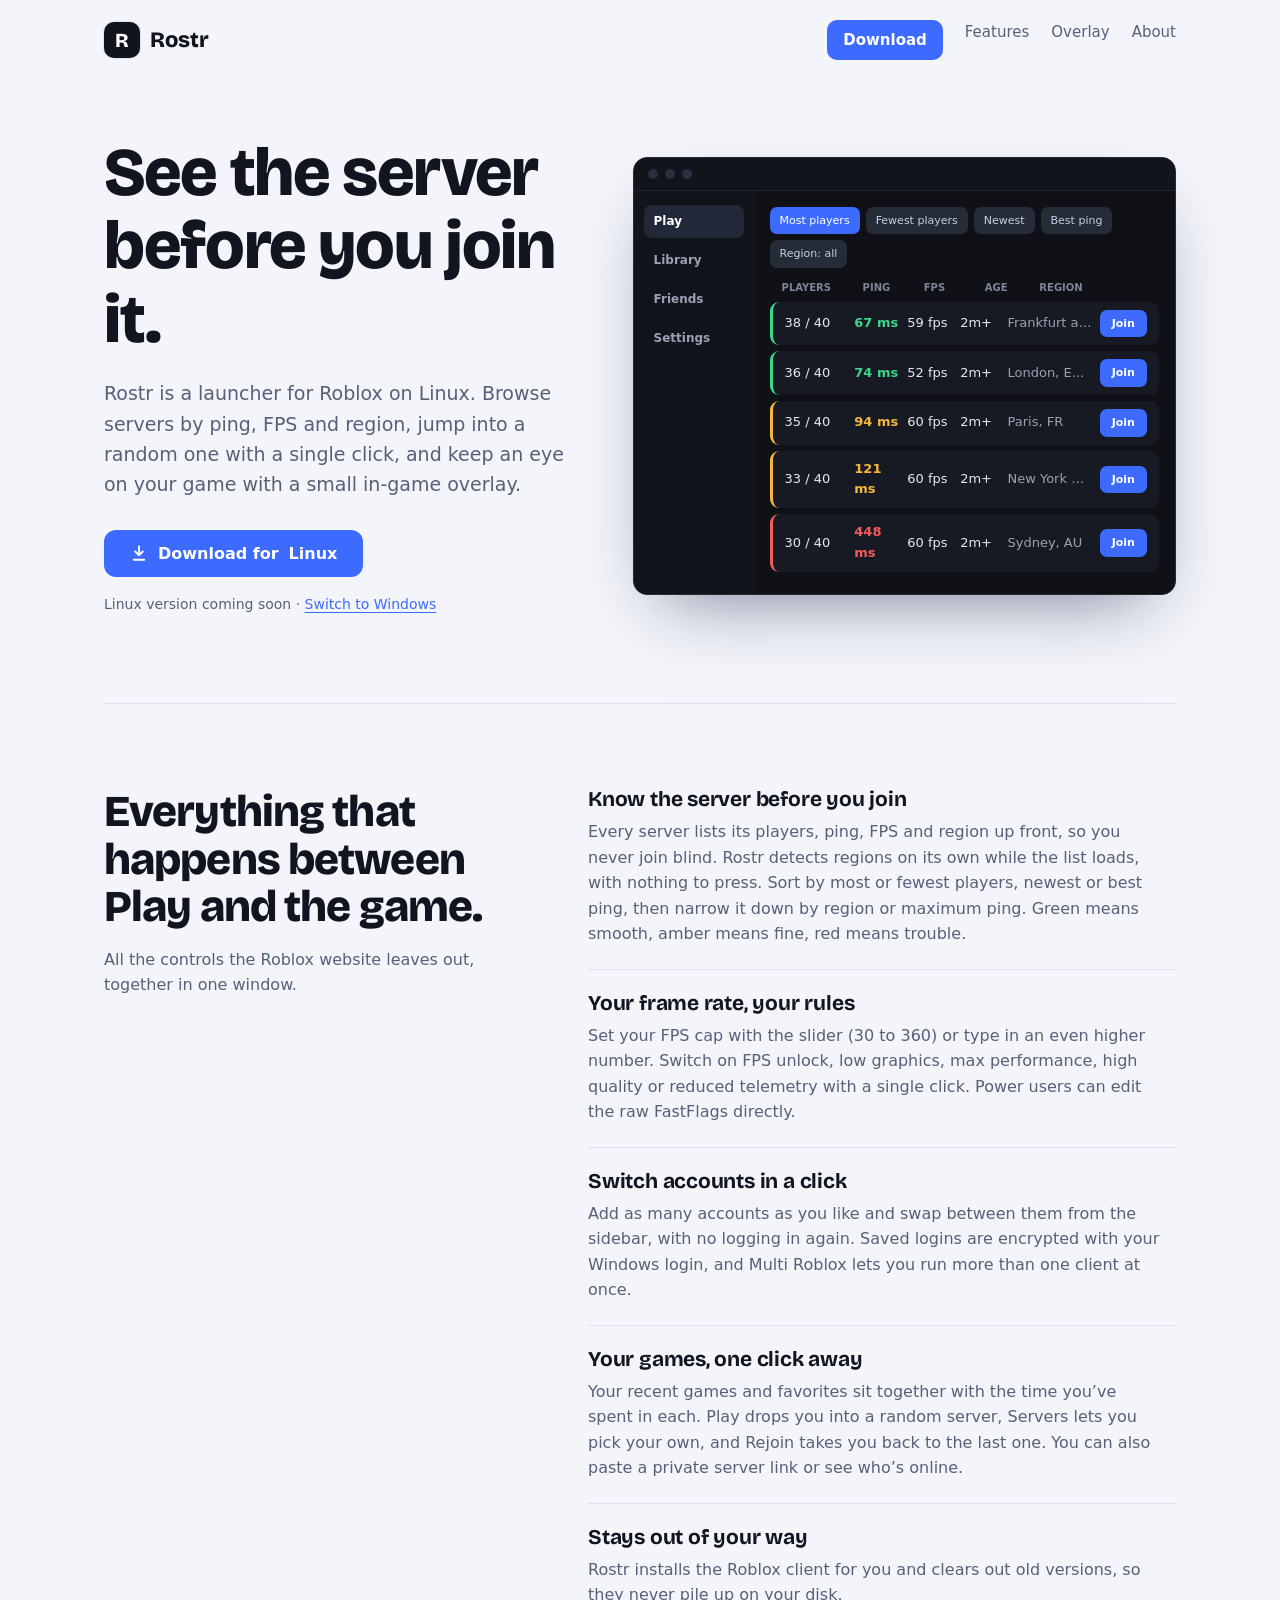
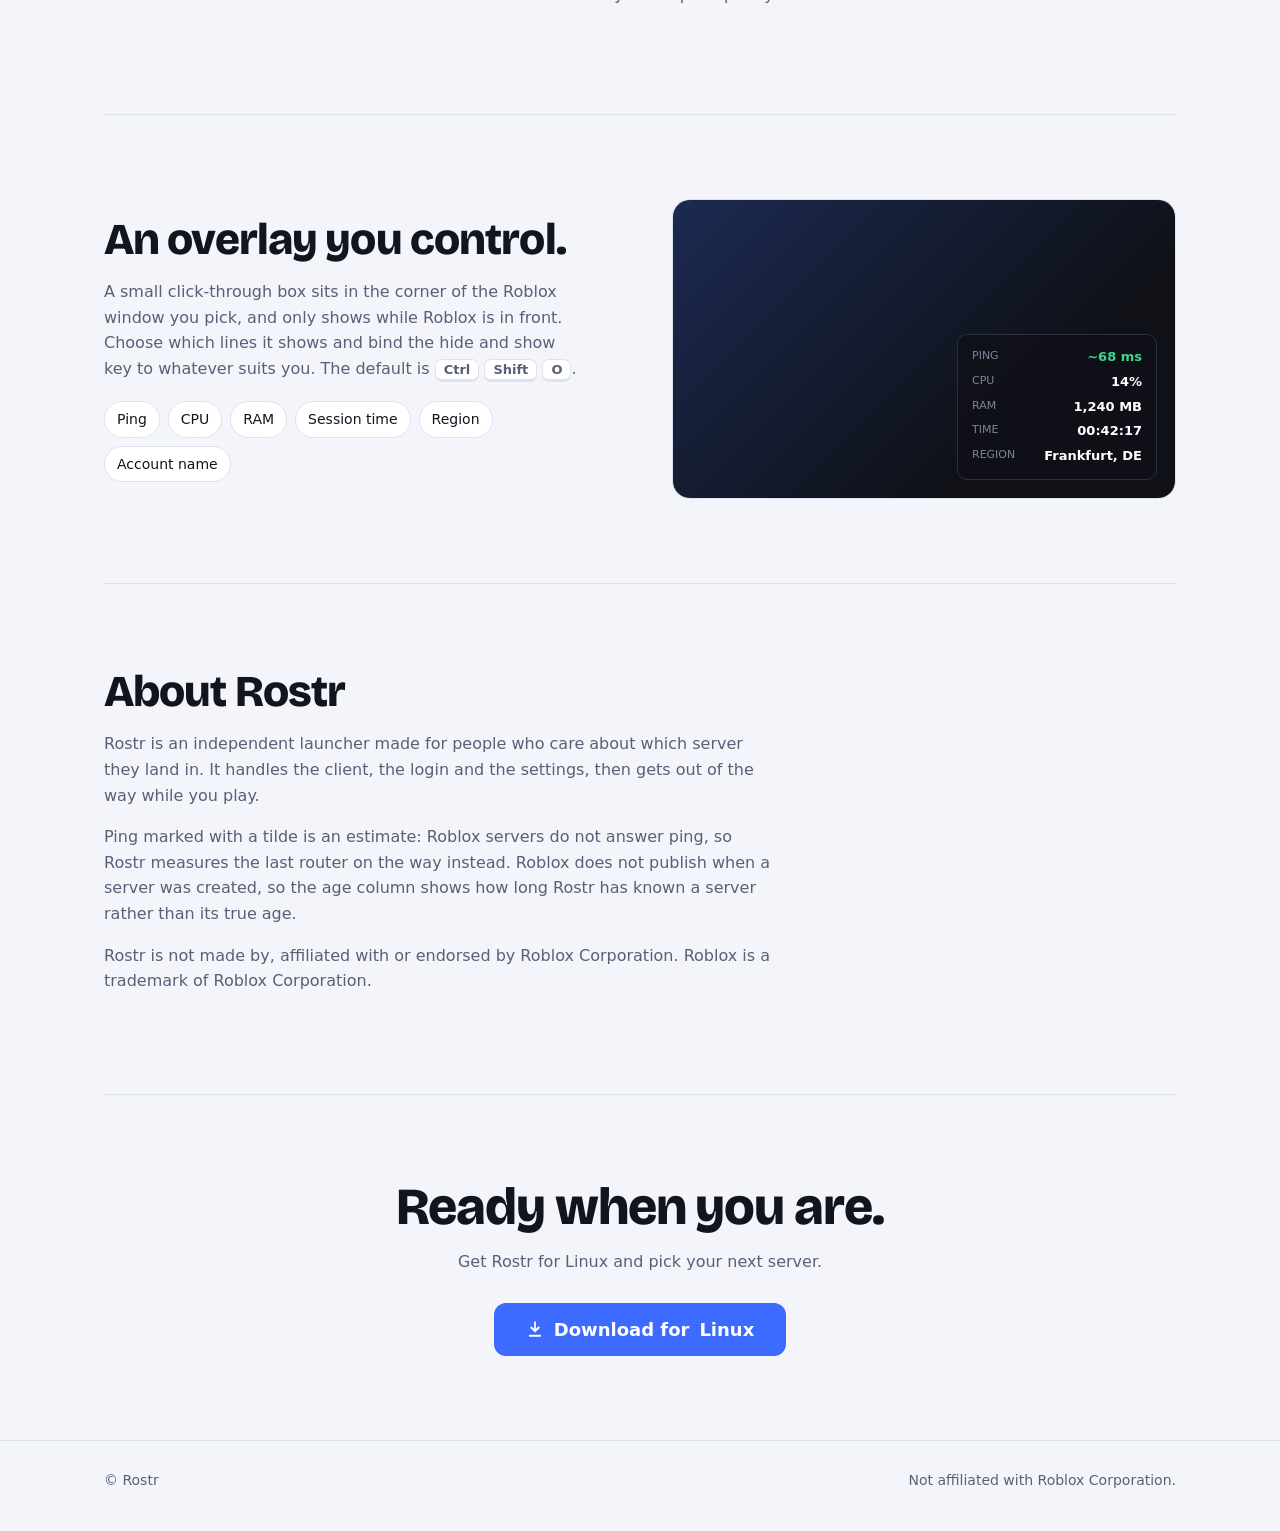
==== index.html @ 854a215e "Add files via upload" ====
<!DOCTYPE html>
<html lang="en">
<head>
<meta charset="utf-8">
<meta name="viewport" content="width=device-width, initial-scale=1, viewport-fit=cover">
<link rel="icon" href="favicon.ico" sizes="any">
<link rel="icon" type="image/png" sizes="32x32" href="favicon-32.png">
<link rel="icon" type="image/png" sizes="192x192" href="icon-192.png">
<link rel="apple-touch-icon" href="apple-touch-icon.png">
<meta name="theme-color" content="#12141B">
<title>Rostr: a Roblox launcher that shows you the server first</title>
<meta name="description" content="Rostr is a Windows launcher for Roblox with a server browser, auto region detection, an in-game overlay, FPS cap and FastFlag presets.">
<link rel="stylesheet" href="https://fonts.googleapis.com/css2?family=Bricolage+Grotesque:opsz,wght@12..96,500;12..96,700;12..96,800&display=swap">
<style>
:root{
  --bg:#F3F5FA; --surface:#FFFFFF; --ink:#12151F; --muted:#586078; --line:#DDE2EE;
  --accent:#3D6BFF; --accent-ink:#FFFFFF; --good:#1E9E63; --warn:#B7791F; --bad:#D03C3C;
  --display:"Bricolage Grotesque","Segoe UI",system-ui,sans-serif;
  --body:system-ui,"Segoe UI",Roboto,sans-serif;
  box-sizing:border-box;
  padding-top:env(safe-area-inset-top,0px);
  padding-bottom:env(safe-area-inset-bottom,0px);
}
@media (prefers-color-scheme:dark){
  :root:not([data-theme="light"]){
    --bg:#0D0F15; --surface:#151822; --ink:#E8EAF2; --muted:#8A92A8; --line:#232838;
    --accent:#5B83FF; --accent-ink:#0B1020; --good:#3DD68C; --warn:#F5B83D; --bad:#F25C5C;
    color-scheme:dark;
  }
}
:root[data-theme="dark"]{
  --bg:#0D0F15; --surface:#151822; --ink:#E8EAF2; --muted:#8A92A8; --line:#232838;
  --accent:#5B83FF; --accent-ink:#0B1020; --good:#3DD68C; --warn:#F5B83D; --bad:#F25C5C;
  color-scheme:dark;
}
html{scroll-padding-top:env(safe-area-inset-top,0px);scroll-behavior:smooth}
*,*::before,*::after{box-sizing:inherit}
body{margin:0;background:var(--bg);color:var(--ink);font:16px/1.6 var(--body);-webkit-font-smoothing:antialiased}
a{color:inherit}
:focus-visible{outline:3px solid var(--accent);outline-offset:3px;border-radius:6px}
.wrap{max-width:1120px;margin:0 auto;padding:0 24px}
h1,h2,h3{font-family:var(--display);line-height:1.08;margin:0;letter-spacing:-.02em}

/* header */
header{display:flex;align-items:center;gap:24px;padding:20px 0}
.brand{display:flex;align-items:center;gap:10px;font:800 22px var(--display);text-decoration:none}
.mark{width:36px;height:36px;border-radius:10px;background:#12141B;color:#fff;display:grid;place-items:center;font:800 20px var(--display);box-shadow:0 0 0 1px var(--line)}
nav{margin-left:auto;display:flex;gap:22px;font-size:15px}
nav a{text-decoration:none;color:var(--muted)}
nav a:hover{color:var(--ink)}
nav a.nav-dl{background:var(--accent);color:var(--accent-ink);font-weight:700;padding:8px 16px;border-radius:10px}
nav a.nav-dl:hover{color:var(--accent-ink);filter:brightness(1.08)}

.btn{appearance:none;border:0;cursor:pointer;font:700 16px var(--body);padding:14px 26px;border-radius:12px;background:var(--accent);color:var(--accent-ink);display:inline-flex;align-items:center;gap:10px}
.btn:hover{filter:brightness(1.08)}
.btn.small{padding:9px 16px;font-size:14px;border-radius:10px}
.btn svg{width:18px;height:18px}

/* hero */
.hero{display:grid;grid-template-columns:minmax(0,1fr) minmax(0,1.15fr);gap:56px;align-items:center;padding:56px 0 88px}
.hero h1{font-size:clamp(40px,5.6vw,68px);font-weight:800}
.hero p.lead{font-size:19px;color:var(--muted);max-width:30em;margin:22px 0 30px}
.cta-row{display:flex;flex-wrap:wrap;align-items:center;gap:16px}
.note{font-size:14px;color:var(--muted)}
.os-switch{color:var(--accent);text-underline-offset:3px}

/* app mock: always dark, it is a picture of the app */
.win{background:#0F1117;border:1px solid #262B38;border-radius:14px;overflow:hidden;color:#E6E8EE;box-shadow:0 30px 70px -30px rgba(10,20,60,.55);font-size:13px}
.win .bar{display:flex;gap:7px;padding:11px 14px;background:#12141B;border-bottom:1px solid #1F2432}
.win .bar i{width:10px;height:10px;border-radius:50%;background:#2A3040}
.win .body{display:grid;grid-template-columns:120px 1fr}
.win .side{background:#12141B;padding:14px 10px;display:flex;flex-direction:column;gap:6px;font-size:12px;color:#9AA1B5}
.win .side b{padding:7px 10px;border-radius:8px;font-weight:600}
.win .side b.on{background:#232838;color:#fff}
.win .main{padding:16px}
.win .tools{display:flex;gap:6px;flex-wrap:wrap;margin-bottom:12px}
.chip{padding:5px 10px;border-radius:7px;background:#262B38;font-size:11px;color:#C9CEDC}
.chip.on{background:#3D6BFF;color:#fff}
.srv-h,.srv{display:grid;grid-template-columns:1.1fr .8fr .8fr .7fr 1.5fr auto;gap:8px;align-items:center}
.srv-h{font-size:10px;color:#7C8499;padding:0 12px 6px;font-weight:600}
.srv{background:#171A22;border-radius:9px;padding:8px 12px;margin-bottom:6px;border-left:3px solid var(--c)}
.srv .p{font-weight:700;color:var(--c)}
.srv .r{color:#9AA1B5;white-space:nowrap;overflow:hidden;text-overflow:ellipsis}
.join{background:#3D6BFF;color:#fff;border-radius:7px;padding:5px 12px;font-size:11px;font-weight:600}

/* sections */
section{padding:84px 0;border-top:1px solid var(--line)}
.split{display:grid;grid-template-columns:minmax(0,5fr) minmax(0,7fr);gap:64px;align-items:start}
.split h2{font-size:clamp(30px,3.6vw,44px);font-weight:800;position:sticky;top:24px}
.split .intro{color:var(--muted);margin:16px 0 0;max-width:24em}
.item{padding:22px 0;border-bottom:1px solid var(--line)}
.item:first-child{padding-top:0}
.item:last-child{border-bottom:0}
.item h3{font-size:21px;font-weight:700;letter-spacing:-.01em}
.item p{margin:8px 0 0;color:var(--muted);max-width:36em}

/* overlay */
.ov{display:grid;grid-template-columns:minmax(0,1fr) minmax(0,1fr);gap:64px;align-items:center}
.ov h2{font-size:clamp(30px,3.6vw,44px);font-weight:800}
.ov p{color:var(--muted);max-width:30em}
kbd{font:600 13px var(--body);background:var(--surface);border:1px solid var(--line);border-bottom-width:3px;border-radius:7px;padding:2px 8px}
.stage{background:linear-gradient(135deg,#1c2a52,#0f1117 70%);border-radius:18px;min-height:300px;position:relative;border:1px solid var(--line)}
.ovbox{position:absolute;right:18px;bottom:18px;background:rgba(15,17,23,.88);border:1px solid #2A3040;border-radius:10px;padding:10px 14px;min-width:200px;color:#fff;font-size:13px}
.ovbox div{display:flex;justify-content:space-between;gap:24px;padding:2px 0}
.ovbox span{color:#7C8499;font-size:11px}
.ovbox b{font-weight:600}
.toggles{list-style:none;padding:0;margin:20px 0 0;display:flex;flex-wrap:wrap;gap:8px}
.toggles li{padding:6px 12px;border-radius:999px;background:var(--surface);border:1px solid var(--line);font-size:14px}

/* download */
.dl{text-align:center}
.dl h2{font-size:clamp(32px,4.2vw,52px);font-weight:800}
.dl p{color:var(--muted);margin:14px auto 28px;max-width:28em}
.dl .btn{font-size:18px;padding:16px 32px}

.about{max-width:42em}
.about p{color:var(--muted)}
footer{border-top:1px solid var(--line);padding:28px 0 40px;font-size:14px;color:var(--muted)}
footer .wrap{display:flex;flex-wrap:wrap;gap:12px 32px;justify-content:space-between}

@media (max-width:860px){
  nav a:not(.nav-dl){display:none}
  header{justify-content:space-between}
  .hero,.split,.ov{grid-template-columns:minmax(0,1fr);gap:36px}
  .hero{padding:32px 0 60px}
  .split h2{position:static}
  section{padding:60px 0}
  .win .body{grid-template-columns:1fr}
  .win .side{display:none}
}
@media (max-width:520px){
  .srv-h,.srv{grid-template-columns:1fr .9fr .9fr 1.4fr auto}
  .srv>:nth-child(4),.srv-h>:nth-child(4){display:none}
}
@media (prefers-reduced-motion:reduce){html{scroll-behavior:auto}}
</style>
</head>
<body>
<div class="wrap">
  <header>
    <a class="brand" href="#top"><span class="mark">R</span>Rostr</a>
    <nav aria-label="Main">
      <a href="#download" class="nav-dl">Download</a>
      <a href="#features">Features</a>
      <a href="#overlay">Overlay</a>
      <a href="#about">About</a>
    </nav>
  </header>

  <main id="top">
    <div class="hero">
      <div>
        <h1>See the server before you join it.</h1>
        <p class="lead">Rostr is a launcher for Roblox on <span class="os-name">Windows</span>. Browse servers by ping, FPS and region, jump into a random one with a single click, and keep an eye on your game with a small in-game overlay.</p>
        <div class="cta-row">
          <button type="button" class="btn">
            <svg viewBox="0 0 24 24" fill="none" stroke="currentColor" stroke-width="2.4" stroke-linecap="round" stroke-linejoin="round" aria-hidden="true"><path d="M12 3v12m0 0l-5-5m5 5l5-5M5 21h14"/></svg>
            Download for <span class="os-name">Windows</span>
          </button>
          <span class="note"><span id="os-note">Windows 10 and 11</span> · <a href="#" id="os-switch" class="os-switch">Switch to Linux</a></span>
        </div>
      </div>

      <div class="win" role="img" aria-label="The Rostr server list showing players, ping, FPS and region for each server">
        <div class="bar"><i></i><i></i><i></i></div>
        <div class="body">
          <div class="side"><b class="on">Play</b><b>Library</b><b>Friends</b><b>Settings</b></div>
          <div class="main">
            <div class="tools"><span class="chip on">Most players</span><span class="chip">Fewest players</span><span class="chip">Newest</span><span class="chip">Best ping</span><span class="chip">Region: all</span></div>
            <div class="srv-h"><span>PLAYERS</span><span>PING</span><span>FPS</span><span>AGE</span><span>REGION</span><span></span></div>
            <div class="srv" style="--c:#3DD68C"><span>38 / 40</span><span class="p">67 ms</span><span>59 fps</span><span>2m+</span><span class="r">Frankfurt am Main, DE</span><span class="join">Join</span></div>
            <div class="srv" style="--c:#3DD68C"><span>36 / 40</span><span class="p">74 ms</span><span>52 fps</span><span>2m+</span><span class="r">London, England, GB</span><span class="join">Join</span></div>
            <div class="srv" style="--c:#F5B83D"><span>35 / 40</span><span class="p">94 ms</span><span>60 fps</span><span>2m+</span><span class="r">Paris, FR</span><span class="join">Join</span></div>
            <div class="srv" style="--c:#F5B83D"><span>33 / 40</span><span class="p">121 ms</span><span>60 fps</span><span>2m+</span><span class="r">New York City, US</span><span class="join">Join</span></div>
            <div class="srv" style="--c:#F25C5C"><span>30 / 40</span><span class="p">448 ms</span><span>60 fps</span><span>2m+</span><span class="r">Sydney, AU</span><span class="join">Join</span></div>
          </div>
        </div>
      </div>
    </div>

    <section id="features">
      <div class="split">
        <div>
          <h2>Everything that happens between Play and the game.</h2>
          <p class="intro">All the controls the Roblox website leaves out, together in one window.</p>
        </div>
        <div>
          <div class="item">
            <h3>Know the server before you join</h3>
            <p>Every server lists its players, ping, FPS and region up front, so you never join blind. Rostr detects regions on its own while the list loads, with nothing to press. Sort by most or fewest players, newest or best ping, then narrow it down by region or maximum ping. Green means smooth, amber means fine, red means trouble.</p>
          </div>
          <div class="item">
            <h3>Your frame rate, your rules</h3>
            <p>Set your FPS cap with the slider (30 to 360) or type in an even higher number. Switch on FPS unlock, low graphics, max performance, high quality or reduced telemetry with a single click. Power users can edit the raw FastFlags directly.</p>
          </div>
          <div class="item">
            <h3>Switch accounts in a click</h3>
            <p>Add as many accounts as you like and swap between them from the sidebar, with no logging in again. Saved logins are encrypted with your Windows login, and Multi Roblox lets you run more than one client at once.</p>
          </div>
          <div class="item">
            <h3>Your games, one click away</h3>
            <p>Your recent games and favorites sit together with the time you’ve spent in each. Play drops you into a random server, Servers lets you pick your own, and Rejoin takes you back to the last one. You can also paste a private server link or see who’s online.</p>
          </div>
          <div class="item">
            <h3>Stays out of your way</h3>
            <p>Rostr installs the Roblox client for you and clears out old versions, so they never pile up on your disk.</p>
          </div>
        </div>
      </div>
    </section>

    <section id="overlay">
      <div class="ov">
        <div>
          <h2>An overlay you control.</h2>
          <p>A small click-through box sits in the corner of the Roblox window you pick, and only shows while Roblox is in front. Choose which lines it shows and bind the hide and show key to whatever suits you. The default is <kbd>Ctrl</kbd> <kbd>Shift</kbd> <kbd>O</kbd>.</p>
          <ul class="toggles" aria-label="Lines you can switch on or off">
            <li>Ping</li><li>CPU</li><li>RAM</li><li>Session time</li><li>Region</li><li>Account name</li>
          </ul>
        </div>
        <div class="stage" role="img" aria-label="A game window with the Rostr overlay in the bottom right corner">
          <div class="ovbox">
            <div><span>PING</span><b style="color:#3DD68C">~68 ms</b></div>
            <div><span>CPU</span><b>14%</b></div>
            <div><span>RAM</span><b>1,240 MB</b></div>
            <div><span>TIME</span><b>00:42:17</b></div>
            <div><span>REGION</span><b>Frankfurt, DE</b></div>
          </div>
        </div>
      </div>
    </section>

    <section id="about">
      <div class="about">
        <h2 style="font-size:clamp(30px,3.6vw,44px);font-weight:800">About Rostr</h2>
        <p>Rostr is an independent launcher made for people who care about which server they land in. It handles the client, the login and the settings, then gets out of the way while you play.</p>
        <p>Ping marked with a tilde is an estimate: Roblox servers do not answer ping, so Rostr measures the last router on the way instead. Roblox does not publish when a server was created, so the age column shows how long Rostr has known a server rather than its true age.</p>
        <p>Rostr is not made by, affiliated with or endorsed by Roblox Corporation. Roblox is a trademark of Roblox Corporation.</p>
      </div>
    </section>

    <section class="dl" id="download">
      <h2>Ready when you are.</h2>
      <p>Get Rostr for <span class="os-name">Windows</span> and pick your next server.</p>
      <button type="button" class="btn">
        <svg viewBox="0 0 24 24" fill="none" stroke="currentColor" stroke-width="2.4" stroke-linecap="round" stroke-linejoin="round" aria-hidden="true"><path d="M12 3v12m0 0l-5-5m5 5l5-5M5 21h14"/></svg>
        Download for <span class="os-name">Windows</span>
      </button>
    </section>
  </main>
</div>

<footer>
  <div class="wrap">
    <span>© Rostr</span>
    <span>Not affiliated with Roblox Corporation.</span>
  </div>
</footer>
<script>
// Picks the download label for the visitor's system. Add a new entry here when another platform ships.
(function () {
  var PLATFORMS = {
    // url: where the download button goes. Leave it empty and the button does nothing.
    windows: { name: "Windows", note: "Windows 10 and 11",
      url: "https://github.com/stepak2321/rostr.trebka.net/releases/latest/download/Rostr.exe" },
    // No Linux build yet. Put its release file link in url when it exists and the button will start working.
    linux: { name: "Linux", note: "Linux version coming soon", url: "" }
  };

  function detect() {
    // 1. Manual override: ?os=linux or ?os=windows
    var m = /[?&]os=(windows|linux)/i.exec(location.search);
    if (m) return m[1].toLowerCase();
    // 2. The visitor's own choice from the switch link (remembered if storage is allowed)
    try { var saved = localStorage.getItem("rostr-os"); if (PLATFORMS[saved]) return saved; } catch (e) {}
    // 3. Auto-detect. Android, ChromeOS and desktop Linux all count as Linux.
    var nav = navigator, ua = nav.userAgent || "";
    var hint = (nav.userAgentData && nav.userAgentData.platform) || nav.platform || "";
    var all = hint + " " + ua;
    if (/android|cros|linux|x11/i.test(all)) return "linux";
    return "windows";
  }

  var current = detect();
  var names = document.querySelectorAll(".os-name");
  var note = document.getElementById("os-note");
  var sw = document.getElementById("os-switch");

  function render() {
    var os = PLATFORMS[current], other = current === "windows" ? "linux" : "windows";
    for (var i = 0; i < names.length; i++) names[i].textContent = os.name;
    if (note) note.textContent = os.note;
    if (sw) sw.textContent = "Switch to " + PLATFORMS[other].name;
  }

  if (sw) sw.addEventListener("click", function (e) {
    e.preventDefault();
    current = current === "windows" ? "linux" : "windows";
    try { localStorage.setItem("rostr-os", current); } catch (err) {}
    render();
  });

  var buttons = document.querySelectorAll(".btn");
  for (var j = 0; j < buttons.length; j++) {
    buttons[j].addEventListener("click", function () {
      var url = PLATFORMS[current].url;
      if (url) window.location.href = url;
    });
  }

  render();
})();
</script>
</body>
</html>
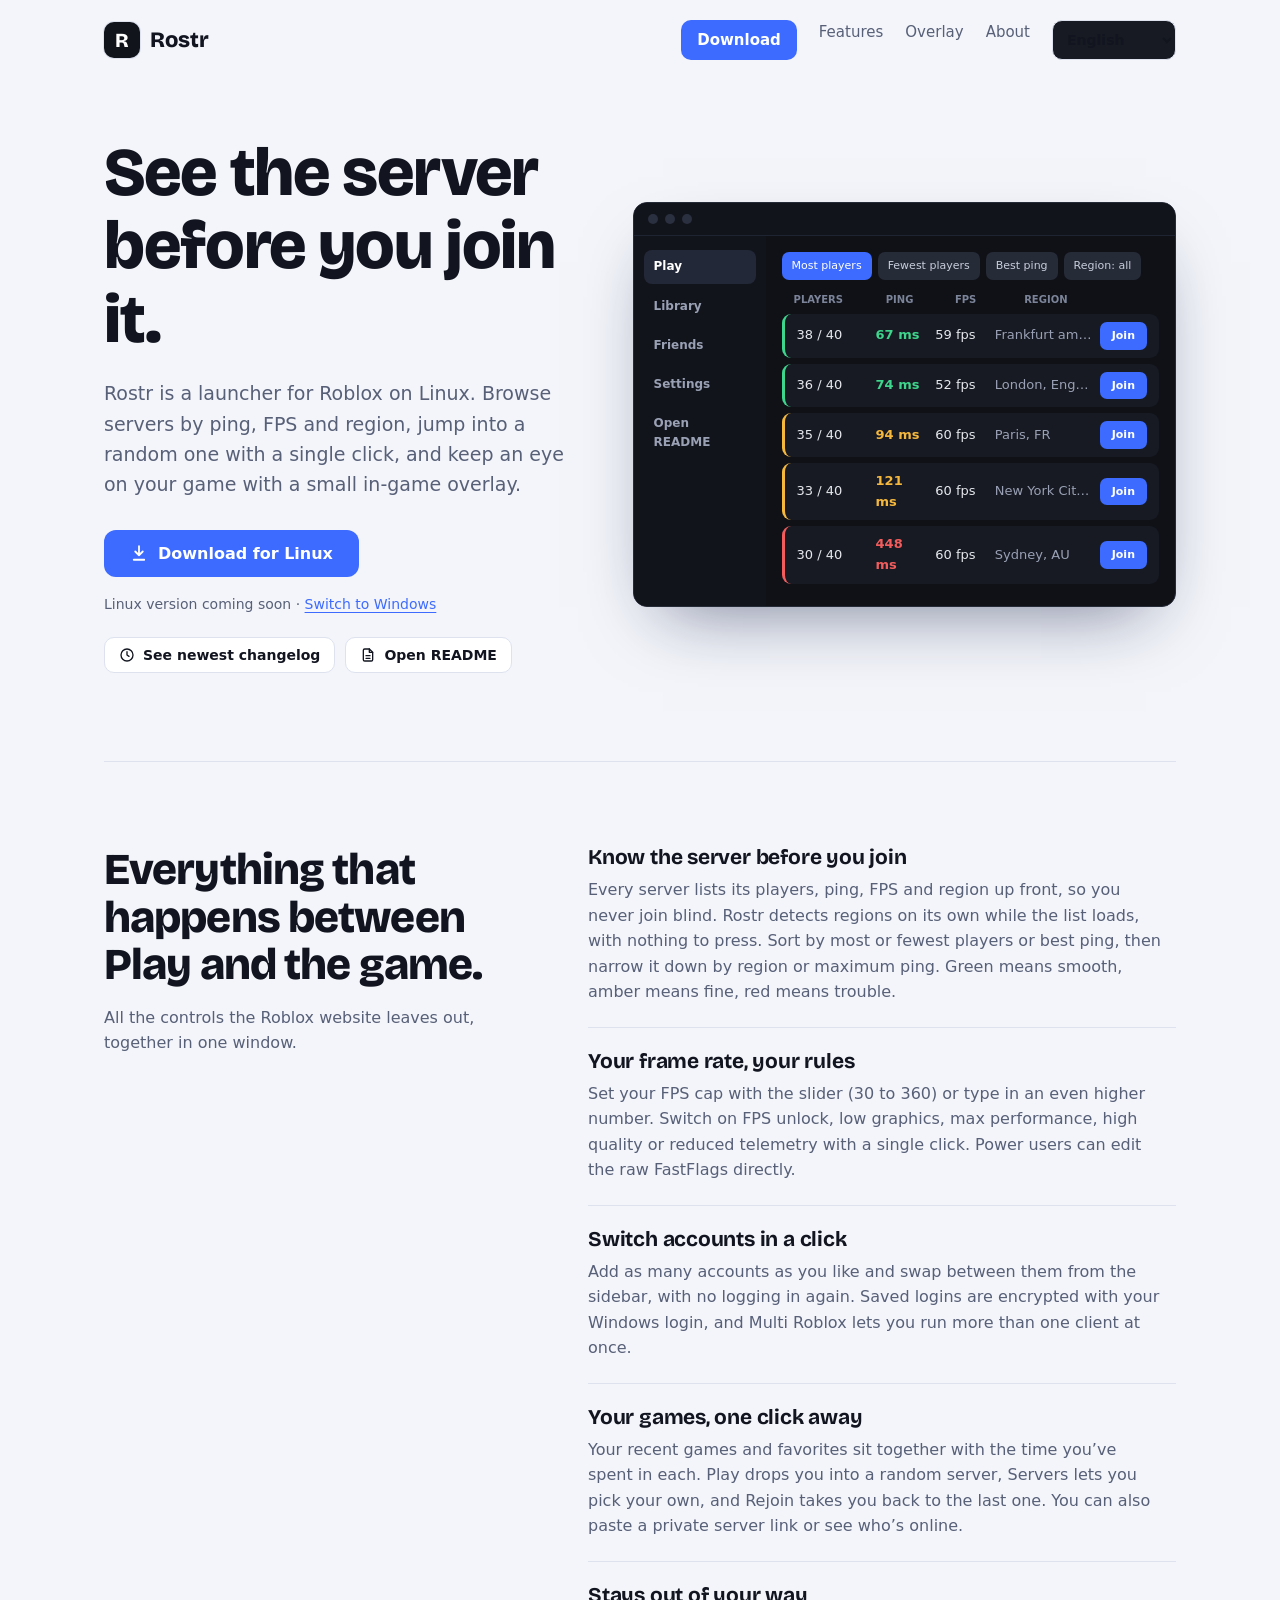
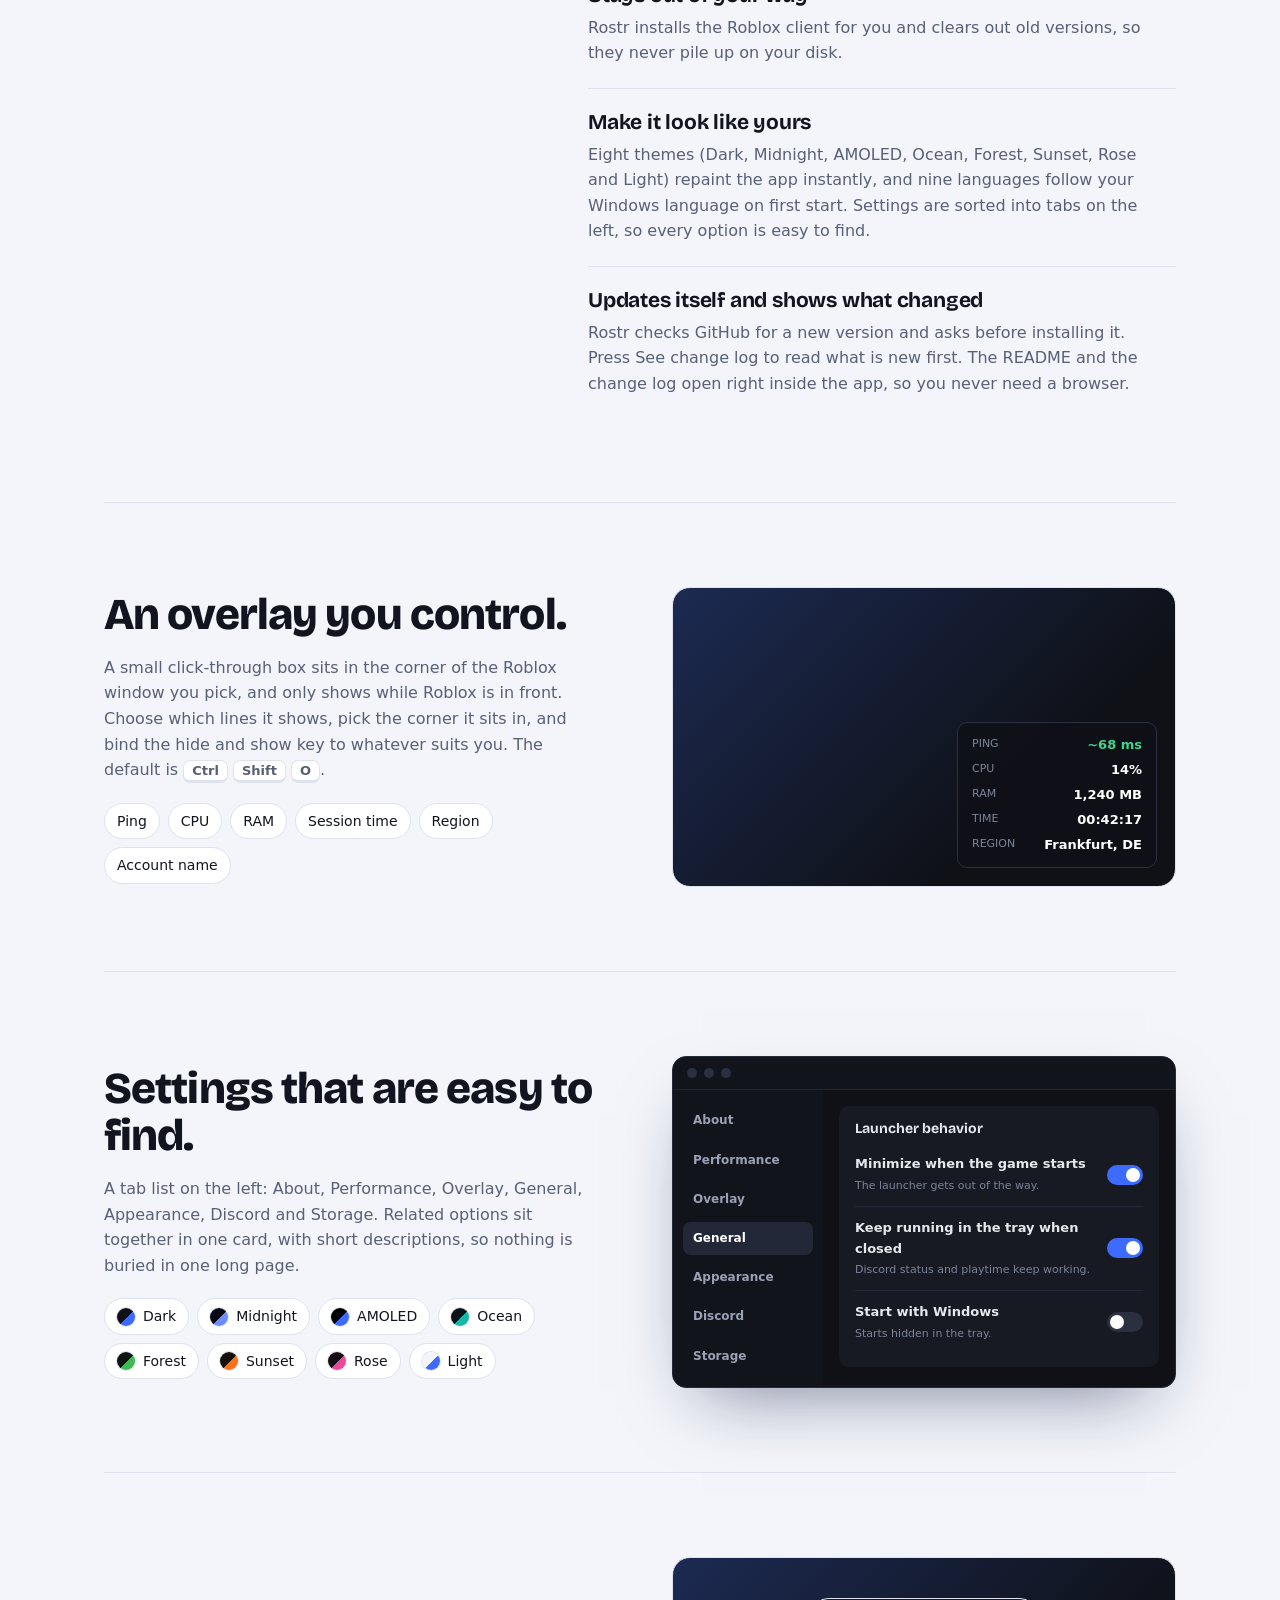
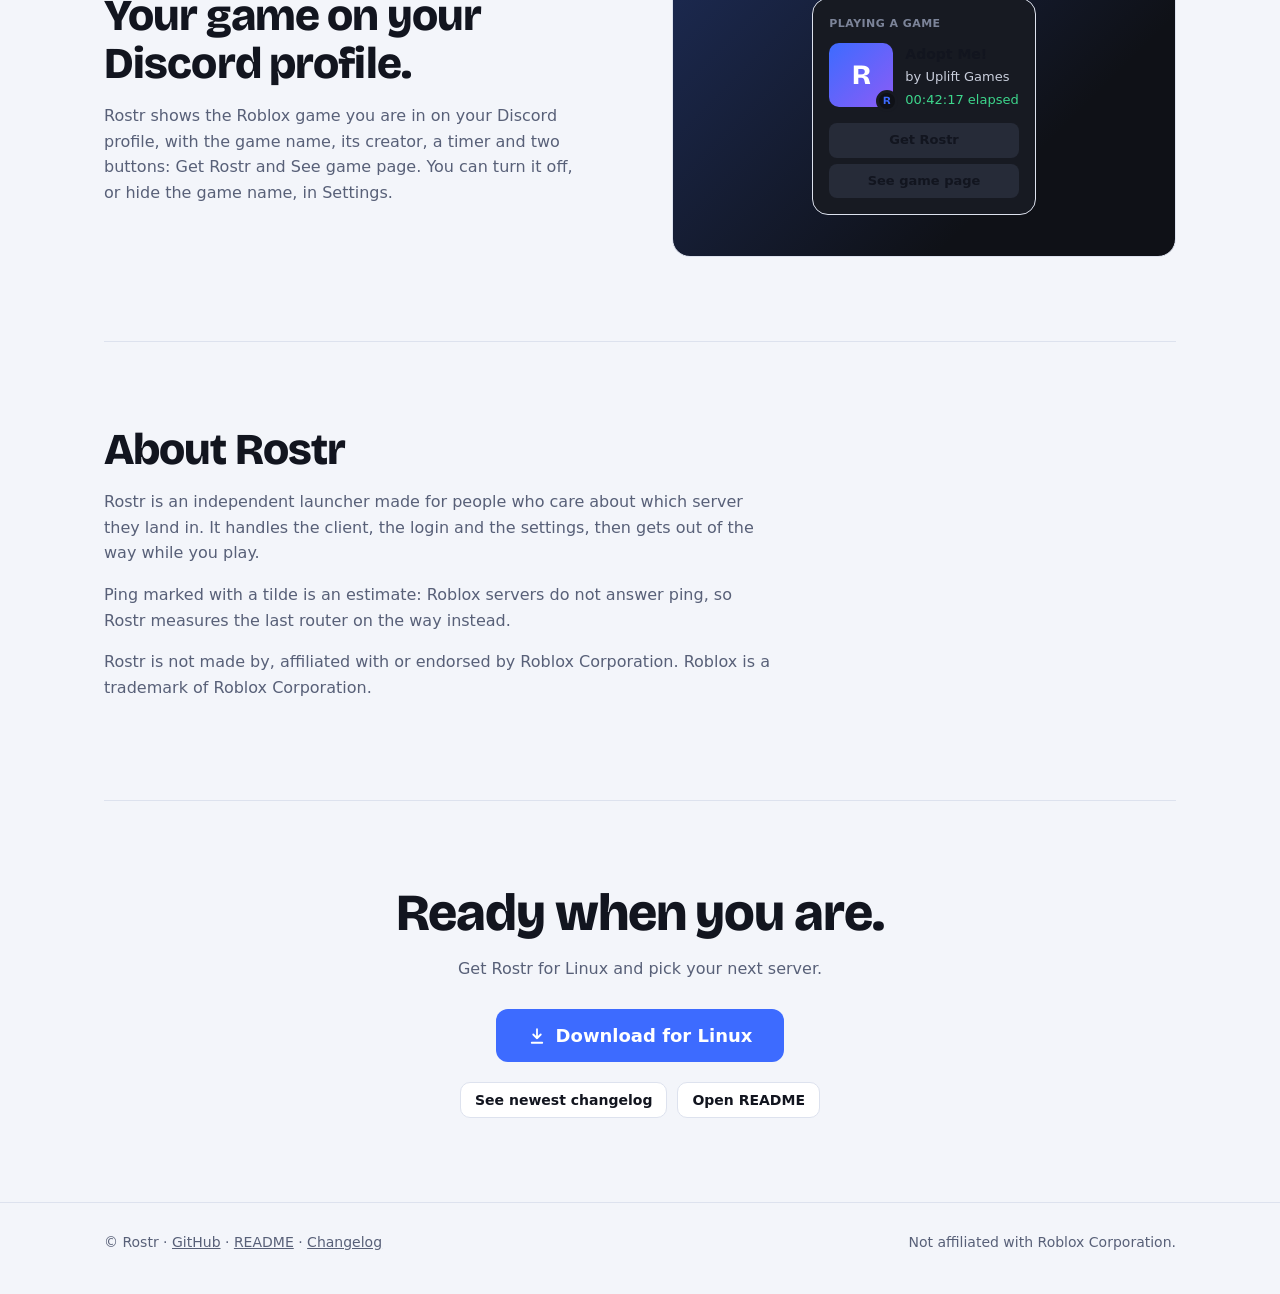
==== commit 2fa3afb3: "Add files via upload" ====
--- a/index.html
+++ b/index.html
@@ -9,12 +9,13 @@
 <link rel="apple-touch-icon" href="apple-touch-icon.png">
 <meta name="theme-color" content="#12141B">
 <title>Rostr: a Roblox launcher that shows you the server first</title>
-<meta name="description" content="Rostr is a Windows launcher for Roblox with a server browser, auto region detection, an in-game overlay, FPS cap and FastFlag presets.">
+<meta name="description" content="Rostr is a Windows launcher for Roblox with a server browser, auto region detection, an in-game overlay, Discord status, FPS cap and FastFlag presets, themes and self-update.">
 <link rel="stylesheet" href="https://fonts.googleapis.com/css2?family=Bricolage+Grotesque:opsz,wght@12..96,500;12..96,700;12..96,800&display=swap">
 <style>
 :root{
   --bg:#F3F5FA; --surface:#FFFFFF; --ink:#12151F; --muted:#586078; --line:#DDE2EE;
   --accent:#3D6BFF; --accent-ink:#FFFFFF; --good:#1E9E63; --warn:#B7791F; --bad:#D03C3C;
+  --ed-bg:#FFFFFF; --ed-head:#EBEBEB; --ed-tabs:#F6F5F4; --ed-line:#D8D8DC; --ed-gutter:#9A9996; --ed-sel:#CFE0FF;
   --display:"Bricolage Grotesque","Segoe UI",system-ui,sans-serif;
   --body:system-ui,"Segoe UI",Roboto,sans-serif;
   box-sizing:border-box;
@@ -25,12 +26,14 @@
   :root:not([data-theme="light"]){
     --bg:#0D0F15; --surface:#151822; --ink:#E8EAF2; --muted:#8A92A8; --line:#232838;
     --accent:#5B83FF; --accent-ink:#0B1020; --good:#3DD68C; --warn:#F5B83D; --bad:#F25C5C;
+    --ed-bg:#1E1E1E; --ed-head:#303030; --ed-tabs:#262626; --ed-line:#3A3A3A; --ed-gutter:#6F6F6F; --ed-sel:#2C4A8F;
     color-scheme:dark;
   }
 }
 :root[data-theme="dark"]{
   --bg:#0D0F15; --surface:#151822; --ink:#E8EAF2; --muted:#8A92A8; --line:#232838;
   --accent:#5B83FF; --accent-ink:#0B1020; --good:#3DD68C; --warn:#F5B83D; --bad:#F25C5C;
+  --ed-bg:#1E1E1E; --ed-head:#303030; --ed-tabs:#262626; --ed-line:#3A3A3A; --ed-gutter:#6F6F6F; --ed-sel:#2C4A8F;
   color-scheme:dark;
 }
 html{scroll-padding-top:env(safe-area-inset-top,0px);scroll-behavior:smooth}
@@ -68,7 +71,7 @@
 .win{background:#0F1117;border:1px solid #262B38;border-radius:14px;overflow:hidden;color:#E6E8EE;box-shadow:0 30px 70px -30px rgba(10,20,60,.55);font-size:13px}
 .win .bar{display:flex;gap:7px;padding:11px 14px;background:#12141B;border-bottom:1px solid #1F2432}
 .win .bar i{width:10px;height:10px;border-radius:50%;background:#2A3040}
-.win .body{display:grid;grid-template-columns:120px 1fr}
+.win .body{display:grid;grid-template-columns:132px 1fr}
 .win .side{background:#12141B;padding:14px 10px;display:flex;flex-direction:column;gap:6px;font-size:12px;color:#9AA1B5}
 .win .side b{padding:7px 10px;border-radius:8px;font-weight:600}
 .win .side b.on{background:#232838;color:#fff}
@@ -76,7 +79,7 @@
 .win .tools{display:flex;gap:6px;flex-wrap:wrap;margin-bottom:12px}
 .chip{padding:5px 10px;border-radius:7px;background:#262B38;font-size:11px;color:#C9CEDC}
 .chip.on{background:#3D6BFF;color:#fff}
-.srv-h,.srv{display:grid;grid-template-columns:1.1fr .8fr .8fr .7fr 1.5fr auto;gap:8px;align-items:center}
+.srv-h,.srv{display:grid;grid-template-columns:1.1fr .8fr .8fr 1.5fr auto;gap:8px;align-items:center}
 .srv-h{font-size:10px;color:#7C8499;padding:0 12px 6px;font-weight:600}
 .srv{background:#171A22;border-radius:9px;padding:8px 12px;margin-bottom:6px;border-left:3px solid var(--c)}
 .srv .p{font-weight:700;color:var(--c)}
@@ -130,9 +133,80 @@
 }
 @media (max-width:520px){
   .srv-h,.srv{grid-template-columns:1fr .9fr .9fr 1.4fr auto}
-  .srv>:nth-child(4),.srv-h>:nth-child(4){display:none}
 }
 @media (prefers-reduced-motion:reduce){html{scroll-behavior:auto}}
+.lang{background:#171A22;color:var(--ink);border:1px solid var(--line);border-radius:10px;padding:8px 10px;font:600 14px var(--body);cursor:pointer}
+@media (max-width:700px){nav{flex-wrap:wrap;gap:10px}}
+.dc{background:#171A22;border:1px solid var(--line);border-radius:16px;padding:16px;max-width:360px;font-family:var(--body)}
+.dc small{display:block;color:#7C8499;font-size:11px;font-weight:700;letter-spacing:.04em;margin-bottom:10px}
+.dc .row{display:flex;gap:12px}
+.dc .art{width:64px;height:64px;border-radius:10px;background:linear-gradient(135deg,#3D6BFF,#8B5CF6);display:grid;place-items:center;font:800 28px var(--display);color:#fff;flex:none;position:relative}
+.dc .art i{position:absolute;right:-5px;bottom:-5px;width:22px;height:22px;border-radius:50%;background:#0F1117;border:3px solid #171A22;display:grid;place-items:center;font:800 11px var(--display);color:#3D6BFF;font-style:normal}
+.dc b{display:block;font-size:14px}.dc span{display:block;font-size:13px;color:#C9CEDC;margin-top:2px}
+.dc .t{color:#3DD68C}
+.dc .bt{display:grid;gap:6px;margin-top:12px}.dc .bt em{font-style:normal;text-align:center;font-weight:600;font-size:13px;background:#262B38;border-radius:8px;padding:7px}
+
+/* newest version + the two buttons */
+.rel{display:flex;flex-wrap:wrap;align-items:center;gap:10px;margin-top:22px}
+.dl .rel{justify-content:center;margin-top:20px}
+.pill{display:inline-flex;align-items:center;gap:8px;font-size:14px;color:var(--muted);padding:7px 13px;border:1px solid var(--line);border-radius:999px;background:var(--surface)}
+.pill[hidden]{display:none}
+.pill b{color:var(--ink);font-weight:700}
+.pill .dot{width:8px;height:8px;border-radius:50%;background:var(--good);box-shadow:0 0 0 3px color-mix(in srgb,var(--good) 25%,transparent)}
+.gbtn{display:inline-flex;align-items:center;gap:8px;text-decoration:none;font:600 14px var(--body);padding:9px 14px;border-radius:10px;border:1px solid var(--line);background:var(--surface);color:var(--ink);cursor:pointer}
+.gbtn:hover{border-color:var(--accent)}
+.gbtn svg{width:16px;height:16px;flex:none}
+
+/* settings mock + themes */
+.win.set .body{grid-template-columns:150px 1fr}
+.win .card{background:#171A22;border-radius:10px;padding:14px 16px}
+.win .card h4{margin:0 0 6px;font:700 14px var(--display)}
+.win .row2{display:flex;align-items:center;justify-content:space-between;gap:16px;padding:11px 0;border-top:1px solid #232838}
+.win .row2:first-of-type{border-top:0}
+.win .row2 b{display:block;font-size:13px;font-weight:600}
+.win .row2 span{display:block;font-size:11px;color:#7C8499;margin-top:2px}
+.sw{flex:none;width:36px;height:20px;border-radius:999px;background:#2A3040;position:relative}
+.sw::after{content:"";position:absolute;left:3px;top:3px;width:14px;height:14px;border-radius:50%;background:#fff}
+.sw.on{background:#3D6BFF}.sw.on::after{left:19px}
+.swatches li{display:flex;align-items:center;gap:8px}
+.swatches i{width:18px;height:18px;border-radius:50%;background:linear-gradient(135deg,var(--b) 55%,var(--a) 55%);box-shadow:0 0 0 1px var(--line)}
+@media (max-width:860px){.win.set .side{display:flex}.win.set .body{grid-template-columns:108px 1fr}}
+
+/* README / change log window (looks like a Linux text editor) */
+.ed-backdrop{position:fixed;inset:0;z-index:50;display:grid;place-items:center;background:rgba(8,10,16,.55);backdrop-filter:blur(3px);-webkit-backdrop-filter:blur(3px);
+  padding:max(16px,env(safe-area-inset-top,0px)) max(16px,env(safe-area-inset-right,0px)) max(16px,env(safe-area-inset-bottom,0px)) max(16px,env(safe-area-inset-left,0px))}
+.ed-backdrop[hidden]{display:none}
+.ed-win{width:min(940px,100%);height:min(82vh,760px);display:flex;flex-direction:column;background:var(--ed-bg);color:var(--ink);border-radius:14px;overflow:hidden;
+  border:1px solid var(--ed-line);box-shadow:0 40px 90px -20px rgba(0,0,0,.6)}
+.ed-head{display:grid;grid-template-columns:1fr auto 1fr;align-items:center;padding:8px 10px;background:var(--ed-head);border-bottom:1px solid var(--ed-line)}
+.ed-title{text-align:center;line-height:1.2}
+.ed-title b{display:block;font:700 14px var(--body)}
+.ed-title span{display:block;font-size:11px;color:var(--muted)}
+.ed-close{justify-self:end;width:28px;height:28px;border-radius:50%;border:0;cursor:pointer;background:color-mix(in srgb,var(--ink) 10%,transparent);color:var(--ink);font:400 18px/1 var(--body);display:grid;place-items:center}
+.ed-close:hover{background:color-mix(in srgb,var(--ink) 20%,transparent)}
+.ed-tabs{display:flex;gap:2px;padding:6px 8px 0;background:var(--ed-tabs);border-bottom:1px solid var(--ed-line)}
+.ed-tab{appearance:none;border:0;cursor:pointer;font:600 13px var(--body);color:var(--muted);background:transparent;padding:8px 16px;border-radius:8px 8px 0 0;display:inline-flex;align-items:center;gap:8px}
+.ed-tab:hover{color:var(--ink)}
+.ed-tab[aria-selected="true"]{background:var(--ed-bg);color:var(--ink);box-shadow:inset 0 2px 0 var(--accent)}
+.ed-tab svg{width:14px;height:14px}
+.ed-code{flex:1;overflow:auto;margin:0;padding:10px 0;background:var(--ed-bg);font:13.5px/1.65 "JetBrains Mono","Cascadia Mono",Consolas,"DejaVu Sans Mono",Menlo,monospace;tab-size:4;outline:0}
+.ed-code .l{display:flex}
+.ed-code .l:hover{background:color-mix(in srgb,var(--ink) 5%,transparent)}
+.ed-code .n{flex:none;width:3.6em;padding-right:1.1em;text-align:right;color:var(--ed-gutter);user-select:none;-webkit-user-select:none}
+.ed-code .t{flex:1;min-width:0;padding-right:20px;white-space:pre-wrap;overflow-wrap:anywhere;min-height:1.65em}
+.ed-code .h{color:var(--accent);font-weight:700}
+.ed-code .m{color:var(--warn);font-weight:700}
+.ed-code .b{font-weight:700}
+.ed-code .c{color:var(--good)}
+.ed-code .q{color:var(--muted);font-style:italic}
+.ed-code a.u{color:var(--accent);text-decoration:underline;text-underline-offset:2px}
+.ed-code ::selection{background:var(--ed-sel)}
+.ed-code .msg{padding:18px 24px;color:var(--muted);font-family:var(--body);font-size:14px}
+.ed-status{display:flex;flex-wrap:wrap;gap:6px 22px;align-items:center;padding:6px 14px;background:var(--ed-head);border-top:1px solid var(--ed-line);font-size:12px;color:var(--muted)}
+.ed-status a{margin-left:auto;color:var(--accent);text-decoration:none;font-weight:600}
+.ed-status a:hover{text-decoration:underline}
+@media (prefers-reduced-motion:no-preference){.ed-backdrop:not([hidden]) .ed-win{animation:edIn .16s ease-out}@keyframes edIn{from{opacity:0;transform:translateY(8px) scale(.985)}to{opacity:1;transform:none}}}
+@media (max-width:640px){.ed-backdrop{padding:0}.ed-win{height:100%;border-radius:0;border:0}.ed-code{font-size:12.5px}.ed-code .n{width:2.8em;padding-right:.7em}.ed-status a{margin-left:0}}
 </style>
 </head>
 <body>
@@ -140,39 +214,47 @@
   <header>
     <a class="brand" href="#top"><span class="mark">R</span>Rostr</a>
     <nav aria-label="Main">
-      <a href="#download" class="nav-dl">Download</a>
-      <a href="#features">Features</a>
-      <a href="#overlay">Overlay</a>
-      <a href="#about">About</a>
+      <a href="#download" class="nav-dl" data-i18n="navDl">Download</a>
+      <a href="#features" data-i18n="navFeat">Features</a>
+      <a href="#overlay" data-i18n="navOv">Overlay</a>
+      <a href="#about" data-i18n="navAbout">About</a>
+      <select class="lang" id="lang" aria-label="Language"></select>
     </nav>
   </header>
 
   <main id="top">
     <div class="hero">
       <div>
-        <h1>See the server before you join it.</h1>
-        <p class="lead">Rostr is a launcher for Roblox on <span class="os-name">Windows</span>. Browse servers by ping, FPS and region, jump into a random one with a single click, and keep an eye on your game with a small in-game overlay.</p>
+        <h1 data-i18n="h1">See the server before you join it.</h1>
+        <p data-i18n="lead" class="lead">Rostr is a launcher for Roblox on <span class="os-name">Windows</span>. Browse servers by ping, FPS and region, jump into a random one with a single click, and keep an eye on your game with a small in-game overlay.</p>
         <div class="cta-row">
           <button type="button" class="btn">
-            <svg viewBox="0 0 24 24" fill="none" stroke="currentColor" stroke-width="2.4" stroke-linecap="round" stroke-linejoin="round" aria-hidden="true"><path d="M12 3v12m0 0l-5-5m5 5l5-5M5 21h14"/></svg>
-            Download for <span class="os-name">Windows</span>
+            <svg viewBox="0 0 24 24" fill="none" stroke="currentColor" stroke-width="2.4" stroke-linecap="round" stroke-linejoin="round" aria-hidden="true"><path d="M12 3v12m0 0l-5-5m5 5l5-5M5 21h14"/></svg><span data-i18n="dlFor">Download for <span class="os-name">Windows</span></span>
           </button>
           <span class="note"><span id="os-note">Windows 10 and 11</span> · <a href="#" id="os-switch" class="os-switch">Switch to Linux</a></span>
+        </div>
+
+        <div class="rel">
+          <span class="pill"><span class="dot" aria-hidden="true"></span><span data-i18n="verLabel">Newest version</span> <b class="ver-text">…</b></span>
+          <a class="gbtn" href="https://github.com/stepak2321/rostr.trebka.net/releases/latest" data-open="log">
+            <svg viewBox="0 0 24 24" fill="none" stroke="currentColor" stroke-width="2" stroke-linecap="round" stroke-linejoin="round" aria-hidden="true"><circle cx="12" cy="12" r="9"/><path d="M12 7v5l3 2"/></svg><span data-i18n="btnLog">See newest changelog</span></a>
+          <a class="gbtn" href="https://github.com/stepak2321/rostr.trebka.net#readme" data-open="readme">
+            <svg viewBox="0 0 24 24" fill="none" stroke="currentColor" stroke-width="2" stroke-linecap="round" stroke-linejoin="round" aria-hidden="true"><path d="M14 3H7a2 2 0 0 0-2 2v14a2 2 0 0 0 2 2h10a2 2 0 0 0 2-2V8z"/><path d="M14 3v5h5M9 13h6M9 17h6"/></svg><span data-i18n="btnReadme">Open README</span></a>
         </div>
       </div>
 
       <div class="win" role="img" aria-label="The Rostr server list showing players, ping, FPS and region for each server">
         <div class="bar"><i></i><i></i><i></i></div>
         <div class="body">
-          <div class="side"><b class="on">Play</b><b>Library</b><b>Friends</b><b>Settings</b></div>
+          <div class="side"><b class="on">Play</b><b>Library</b><b>Friends</b><b>Settings</b><b>Open README</b></div>
           <div class="main">
-            <div class="tools"><span class="chip on">Most players</span><span class="chip">Fewest players</span><span class="chip">Newest</span><span class="chip">Best ping</span><span class="chip">Region: all</span></div>
-            <div class="srv-h"><span>PLAYERS</span><span>PING</span><span>FPS</span><span>AGE</span><span>REGION</span><span></span></div>
-            <div class="srv" style="--c:#3DD68C"><span>38 / 40</span><span class="p">67 ms</span><span>59 fps</span><span>2m+</span><span class="r">Frankfurt am Main, DE</span><span class="join">Join</span></div>
-            <div class="srv" style="--c:#3DD68C"><span>36 / 40</span><span class="p">74 ms</span><span>52 fps</span><span>2m+</span><span class="r">London, England, GB</span><span class="join">Join</span></div>
-            <div class="srv" style="--c:#F5B83D"><span>35 / 40</span><span class="p">94 ms</span><span>60 fps</span><span>2m+</span><span class="r">Paris, FR</span><span class="join">Join</span></div>
-            <div class="srv" style="--c:#F5B83D"><span>33 / 40</span><span class="p">121 ms</span><span>60 fps</span><span>2m+</span><span class="r">New York City, US</span><span class="join">Join</span></div>
-            <div class="srv" style="--c:#F25C5C"><span>30 / 40</span><span class="p">448 ms</span><span>60 fps</span><span>2m+</span><span class="r">Sydney, AU</span><span class="join">Join</span></div>
+            <div class="tools"><span class="chip on">Most players</span><span class="chip">Fewest players</span><span class="chip">Best ping</span><span class="chip">Region: all</span></div>
+            <div class="srv-h"><span>PLAYERS</span><span>PING</span><span>FPS</span><span>REGION</span><span></span></div>
+            <div class="srv" style="--c:#3DD68C"><span>38 / 40</span><span class="p">67 ms</span><span>59 fps</span><span class="r">Frankfurt am Main, DE</span><span class="join">Join</span></div>
+            <div class="srv" style="--c:#3DD68C"><span>36 / 40</span><span class="p">74 ms</span><span>52 fps</span><span class="r">London, England, GB</span><span class="join">Join</span></div>
+            <div class="srv" style="--c:#F5B83D"><span>35 / 40</span><span class="p">94 ms</span><span>60 fps</span><span class="r">Paris, FR</span><span class="join">Join</span></div>
+            <div class="srv" style="--c:#F5B83D"><span>33 / 40</span><span class="p">121 ms</span><span>60 fps</span><span class="r">New York City, US</span><span class="join">Join</span></div>
+            <div class="srv" style="--c:#F25C5C"><span>30 / 40</span><span class="p">448 ms</span><span>60 fps</span><span class="r">Sydney, AU</span><span class="join">Join</span></div>
           </div>
         </div>
       </div>
@@ -181,29 +263,37 @@
     <section id="features">
       <div class="split">
         <div>
-          <h2>Everything that happens between Play and the game.</h2>
-          <p class="intro">All the controls the Roblox website leaves out, together in one window.</p>
+          <h2 data-i18n="h2f">Everything that happens between Play and the game.</h2>
+          <p class="intro" data-i18n="intro">All the controls the Roblox website leaves out, together in one window.</p>
         </div>
         <div>
           <div class="item">
-            <h3>Know the server before you join</h3>
-            <p>Every server lists its players, ping, FPS and region up front, so you never join blind. Rostr detects regions on its own while the list loads, with nothing to press. Sort by most or fewest players, newest or best ping, then narrow it down by region or maximum ping. Green means smooth, amber means fine, red means trouble.</p>
+            <h3 data-i18n="f1t">Know the server before you join</h3>
+            <p data-i18n="f1p">Every server lists its players, ping, FPS and region up front, so you never join blind. Rostr detects regions on its own while the list loads, with nothing to press. Sort by most or fewest players or best ping, then narrow it down by region or maximum ping. Green means smooth, amber means fine, red means trouble.</p>
           </div>
           <div class="item">
-            <h3>Your frame rate, your rules</h3>
-            <p>Set your FPS cap with the slider (30 to 360) or type in an even higher number. Switch on FPS unlock, low graphics, max performance, high quality or reduced telemetry with a single click. Power users can edit the raw FastFlags directly.</p>
+            <h3 data-i18n="f2t">Your frame rate, your rules</h3>
+            <p data-i18n="f2p">Set your FPS cap with the slider (30 to 360) or type in an even higher number. Switch on FPS unlock, low graphics, max performance, high quality or reduced telemetry with a single click. Power users can edit the raw FastFlags directly.</p>
           </div>
           <div class="item">
-            <h3>Switch accounts in a click</h3>
-            <p>Add as many accounts as you like and swap between them from the sidebar, with no logging in again. Saved logins are encrypted with your Windows login, and Multi Roblox lets you run more than one client at once.</p>
+            <h3 data-i18n="f3t">Switch accounts in a click</h3>
+            <p data-i18n="f3p">Add as many accounts as you like and swap between them from the sidebar, with no logging in again. Saved logins are encrypted with your Windows login, and Multi Roblox lets you run more than one client at once.</p>
           </div>
           <div class="item">
-            <h3>Your games, one click away</h3>
-            <p>Your recent games and favorites sit together with the time you’ve spent in each. Play drops you into a random server, Servers lets you pick your own, and Rejoin takes you back to the last one. You can also paste a private server link or see who’s online.</p>
+            <h3 data-i18n="f4t">Your games, one click away</h3>
+            <p data-i18n="f4p">Your recent games and favorites sit together with the time you’ve spent in each. Play drops you into a random server, Servers lets you pick your own, and Rejoin takes you back to the last one. You can also paste a private server link or see who’s online.</p>
           </div>
           <div class="item">
-            <h3>Stays out of your way</h3>
-            <p>Rostr installs the Roblox client for you and clears out old versions, so they never pile up on your disk.</p>
+            <h3 data-i18n="f5t">Stays out of your way</h3>
+            <p data-i18n="f5p">Rostr installs the Roblox client for you and clears out old versions, so they never pile up on your disk.</p>
+          </div>
+          <div class="item">
+            <h3 data-i18n="f6t">Make it look like yours</h3>
+            <p data-i18n="f6p">Eight themes (Dark, Midnight, AMOLED, Ocean, Forest, Sunset, Rose and Light) repaint the app instantly, and nine languages follow your Windows language on first start. Settings are sorted into tabs on the left, so every option is easy to find.</p>
+          </div>
+          <div class="item">
+            <h3 data-i18n="f7t">Updates itself and shows what changed</h3>
+            <p data-i18n="f7p">Rostr checks GitHub for a new version and asks before installing it. Press See change log to read what is new first. The README and the change log open right inside the app, so you never need a browser.</p>
           </div>
         </div>
       </div>
@@ -212,8 +302,8 @@
     <section id="overlay">
       <div class="ov">
         <div>
-          <h2>An overlay you control.</h2>
-          <p>A small click-through box sits in the corner of the Roblox window you pick, and only shows while Roblox is in front. Choose which lines it shows and bind the hide and show key to whatever suits you. The default is <kbd>Ctrl</kbd> <kbd>Shift</kbd> <kbd>O</kbd>.</p>
+          <h2 data-i18n="h2o">An overlay you control.</h2>
+          <p>A small click-through box sits in the corner of the Roblox window you pick, and only shows while Roblox is in front. Choose which lines it shows, pick the corner it sits in, and bind the hide and show key to whatever suits you. The default is <kbd>Ctrl</kbd> <kbd>Shift</kbd> <kbd>O</kbd>.</p>
           <ul class="toggles" aria-label="Lines you can switch on or off">
             <li>Ping</li><li>CPU</li><li>RAM</li><li>Session time</li><li>Region</li><li>Account name</li>
           </ul>
@@ -230,32 +320,104 @@
       </div>
     </section>
 
+    <section id="settings">
+      <div class="ov">
+        <div>
+          <h2 data-i18n="sT">Settings that are easy to find.</h2>
+          <p data-i18n="sP">A tab list on the left: About, Performance, Overlay, General, Appearance, Discord and Storage. Related options sit together in one card, with short descriptions, so nothing is buried in one long page.</p>
+          <ul class="toggles swatches" aria-label="Themes">
+            <li><i style="--b:#0F1117;--a:#3D6BFF"></i>Dark</li><li><i style="--b:#070A14;--a:#6C8CFF"></i>Midnight</li><li><i style="--b:#000000;--a:#3D6BFF"></i>AMOLED</li><li><i style="--b:#0A1418;--a:#14B8A6"></i>Ocean</li><li><i style="--b:#0E1410;--a:#3FB950"></i>Forest</li><li><i style="--b:#16100F;--a:#F97316"></i>Sunset</li><li><i style="--b:#150F13;--a:#EC4899"></i>Rose</li><li><i style="--b:#F3F5F9;--a:#3D6BFF"></i>Light</li>
+          </ul>
+        </div>
+        <div class="win set" role="img" aria-label="The Rostr settings page with a tab list on the left">
+          <div class="bar"><i></i><i></i><i></i></div>
+          <div class="body">
+            <div class="side"><b>About</b><b>Performance</b><b>Overlay</b><b class="on">General</b><b>Appearance</b><b>Discord</b><b>Storage</b></div>
+            <div class="main">
+              <div class="card">
+                <h4>Launcher behavior</h4>
+                <div class="row2"><div><b>Minimize when the game starts</b><span>The launcher gets out of the way.</span></div><i class="sw on"></i></div>
+                <div class="row2"><div><b>Keep running in the tray when closed</b><span>Discord status and playtime keep working.</span></div><i class="sw on"></i></div>
+                <div class="row2"><div><b>Start with Windows</b><span>Starts hidden in the tray.</span></div><i class="sw"></i></div>
+              </div>
+            </div>
+          </div>
+        </div>
+      </div>
+    </section>
+
+    <section id="discord">
+      <div class="ov">
+        <div>
+          <h2 data-i18n="dcT">Your game on your Discord profile.</h2>
+          <p data-i18n="dcP">Rostr shows the Roblox game you are in on your Discord profile, with the game name, its creator, a timer and two buttons: Get Rostr and See game page. You can turn it off, or hide the game name, in Settings.</p>
+        </div>
+        <div class="stage" role="img" aria-label="A Discord profile showing the Roblox game being played through Rostr" style="display:grid;place-items:center;padding:24px">
+          <div class="dc">
+            <small>PLAYING A GAME</small>
+            <div class="row">
+              <div class="art">R<i>R</i></div>
+              <div><b>Adopt Me!</b><span>by Uplift Games</span><span class="t">00:42:17 elapsed</span></div>
+            </div>
+            <div class="bt"><em>Get Rostr</em><em>See game page</em></div>
+          </div>
+        </div>
+      </div>
+    </section>
+
     <section id="about">
       <div class="about">
-        <h2 style="font-size:clamp(30px,3.6vw,44px);font-weight:800">About Rostr</h2>
-        <p>Rostr is an independent launcher made for people who care about which server they land in. It handles the client, the login and the settings, then gets out of the way while you play.</p>
-        <p>Ping marked with a tilde is an estimate: Roblox servers do not answer ping, so Rostr measures the last router on the way instead. Roblox does not publish when a server was created, so the age column shows how long Rostr has known a server rather than its true age.</p>
-        <p>Rostr is not made by, affiliated with or endorsed by Roblox Corporation. Roblox is a trademark of Roblox Corporation.</p>
+        <h2 style="font-size:clamp(30px,3.6vw,44px);font-weight:800" data-i18n="aboutT">About Rostr</h2>
+        <p data-i18n="ab1">Rostr is an independent launcher made for people who care about which server they land in. It handles the client, the login and the settings, then gets out of the way while you play.</p>
+        <p data-i18n="ab2">Ping marked with a tilde is an estimate: Roblox servers do not answer ping, so Rostr measures the last router on the way instead.</p>
+        <p data-i18n="ab3">Rostr is not made by, affiliated with or endorsed by Roblox Corporation. Roblox is a trademark of Roblox Corporation.</p>
       </div>
     </section>
 
     <section class="dl" id="download">
-      <h2>Ready when you are.</h2>
-      <p>Get Rostr for <span class="os-name">Windows</span> and pick your next server.</p>
+      <h2 data-i18n="h2r">Ready when you are.</h2>
+      <p data-i18n="dlP">Get Rostr for <span class="os-name">Windows</span> and pick your next server.</p>
       <button type="button" class="btn">
-        <svg viewBox="0 0 24 24" fill="none" stroke="currentColor" stroke-width="2.4" stroke-linecap="round" stroke-linejoin="round" aria-hidden="true"><path d="M12 3v12m0 0l-5-5m5 5l5-5M5 21h14"/></svg>
-        Download for <span class="os-name">Windows</span>
+        <svg viewBox="0 0 24 24" fill="none" stroke="currentColor" stroke-width="2.4" stroke-linecap="round" stroke-linejoin="round" aria-hidden="true"><path d="M12 3v12m0 0l-5-5m5 5l5-5M5 21h14"/></svg><span data-i18n="dlFor">Download for <span class="os-name">Windows</span></span>
       </button>
+      <div class="rel">
+        <span class="pill"><span class="dot" aria-hidden="true"></span><span data-i18n="verLabel">Newest version</span> <b class="ver-text">…</b></span>
+        <a class="gbtn" href="https://github.com/stepak2321/rostr.trebka.net/releases/latest" data-open="log"><span data-i18n="btnLog">See newest changelog</span></a>
+        <a class="gbtn" href="https://github.com/stepak2321/rostr.trebka.net#readme" data-open="readme"><span data-i18n="btnReadme">Open README</span></a>
+      </div>
     </section>
   </main>
 </div>
 
 <footer>
   <div class="wrap">
-    <span>© Rostr</span>
-    <span>Not affiliated with Roblox Corporation.</span>
+    <span>© Rostr · <a href="https://github.com/stepak2321/rostr.trebka.net">GitHub</a> · <a href="https://github.com/stepak2321/rostr.trebka.net#readme" data-open="readme">README</a> · <a href="https://github.com/stepak2321/rostr.trebka.net/releases/latest" data-open="log" data-i18n="ftLog">Changelog</a></span>
+    <span data-i18n="notAff">Not affiliated with Roblox Corporation.</span>
   </div>
 </footer>
+<div class="ed-backdrop" id="ed" hidden>
+  <div class="ed-win" role="dialog" aria-modal="true" aria-labelledby="ed-name">
+    <div class="ed-head">
+      <span></span>
+      <div class="ed-title"><b id="ed-name">README.md</b><span>~/Rostr</span></div>
+      <button type="button" class="ed-close" id="ed-close" aria-label="Close">&times;</button>
+    </div>
+    <div class="ed-tabs" role="tablist" aria-label="Files">
+      <button type="button" class="ed-tab" role="tab" id="ed-tab-readme" data-doc="readme" aria-selected="true" aria-controls="ed-code">
+        <svg viewBox="0 0 24 24" fill="none" stroke="currentColor" stroke-width="2" stroke-linecap="round" stroke-linejoin="round" aria-hidden="true"><path d="M14 3H7a2 2 0 0 0-2 2v14a2 2 0 0 0 2 2h10a2 2 0 0 0 2-2V8z"/><path d="M14 3v5h5"/></svg>README.md</button>
+      <button type="button" class="ed-tab" role="tab" id="ed-tab-log" data-doc="log" aria-selected="false" aria-controls="ed-code">
+        <svg viewBox="0 0 24 24" fill="none" stroke="currentColor" stroke-width="2" stroke-linecap="round" stroke-linejoin="round" aria-hidden="true"><path d="M14 3H7a2 2 0 0 0-2 2v14a2 2 0 0 0 2 2h10a2 2 0 0 0 2-2V8z"/><path d="M14 3v5h5"/></svg>CHANGELOG.md</button>
+    </div>
+    <div class="ed-code" id="ed-code" role="tabpanel" tabindex="0"></div>
+    <div class="ed-status">
+      <span id="ed-pos">Ln 1, Col 1</span>
+      <span id="ed-count"></span>
+      <span>Markdown</span>
+      <span>UTF-8</span>
+      <a id="ed-gh" href="https://github.com/stepak2321/rostr.trebka.net" target="_blank" rel="noopener noreferrer" data-i18n="edGh">Open on GitHub</a>
+    </div>
+  </div>
+</div>
 <script>
 // Picks the download label for the visitor's system. Add a new entry here when another platform ships.
 (function () {
@@ -282,11 +444,11 @@
   }
 
   var current = detect();
-  var names = document.querySelectorAll(".os-name");
   var note = document.getElementById("os-note");
   var sw = document.getElementById("os-switch");
 
   function render() {
+    var names = document.querySelectorAll(".os-name");
     var os = PLATFORMS[current], other = current === "windows" ? "linux" : "windows";
     for (var i = 0; i < names.length; i++) names[i].textContent = os.name;
     if (note) note.textContent = os.note;
@@ -308,7 +470,250 @@
     });
   }
 
+  window.rostrRender = render;
   render();
+})();
+
+// Language switcher. English text lives in the HTML; other languages are listed here. Missing keys fall back to English.
+(function () {
+  var T = {"cs": {"name": "Čeština", "navDl": "Stáhnout", "navFeat": "Funkce", "navOv": "Overlay", "navAbout": "O aplikaci", "h1": "Podívej se na server, než se připojíš.", "lead": "Rostr je launcher pro Roblox na <span class=\"os-name\">Windows</span>. Procházej servery podle pingu, FPS a regionu, jedním klikem skoč na náhodný a hlídej hru malým overlayem přímo ve hře.", "dlFor": "Stáhnout pro <span class=\"os-name\">Windows</span>", "h2f": "Všechno, co se děje mezi tlačítkem Play a hrou.", "intro": "Všechny ovládací prvky, které web Robloxu vynechává, v jednom okně.", "f1t": "Znej server dřív, než se připojíš", "f1p": "Každý server ukazuje hráče, ping, FPS a region předem, takže nikdy nevstupuješ naslepo. Rostr zjišťuje regiony sám během načítání seznamu. Řaď podle nejvíce či nejméně hráčů nebo nejlepšího pingu a pak filtruj podle regionu nebo maximálního pingu. Zelená znamená plynulé, oranžová v pořádku, červená potíže.", "f2t": "Tvoje snímky za sekundu, tvoje pravidla", "f2p": "Nastav limit FPS posuvníkem (30 až 360) nebo zadej ještě vyšší číslo. Jedním klikem zapni odemčení FPS, nízkou grafiku, maximální výkon, vysokou kvalitu nebo méně telemetrie. Pokročilí mohou upravovat přímo FastFlagy.", "f3t": "Přepínej účty jedním klikem", "f3p": "Přidej tolik účtů, kolik chceš, a přepínej mezi nimi v postranním panelu bez nového přihlašování. Uložená přihlášení jsou šifrována tvým přihlášením do Windows a Multi Roblox umožní spustit víc klientů najednou.", "f4t": "Tvoje hry na jedno kliknutí", "f4p": "Nedávné hry a oblíbené jsou pohromadě s časem, který jsi v nich strávil. Play tě hodí na náhodný server, Servery ti dají vybrat vlastní a Rejoin tě vrátí na poslední. Můžeš také vložit odkaz na soukromý server nebo vidět, kdo je online.", "f5t": "Nepřekáží ti", "f5p": "Rostr za tebe nainstaluje klienta Roblox a maže staré verze, aby se ti nehromadily na disku.", "h2o": "Overlay, který ovládáš ty.", "h2r": "Můžeš začít, kdykoli budeš chtít.", "dlP": "Získej Rostr pro <span class=\"os-name\">Windows</span> a vyber si další server.", "aboutT": "O Rostru", "ab1": "Rostr je nezávislý launcher pro lidi, kterým záleží na tom, na jakém serveru skončí. Stará se o klienta, přihlášení i nastavení a během hraní se ti drží z cesty.", "ab2": "Ping označený vlnovkou je odhad: servery Robloxu na ping neodpovídají, a proto Rostr měří poslední router na cestě.", "ab3": "Rostr nevytvořil, není spojen ani schválen společností Roblox Corporation. Roblox je ochranná známka společnosti Roblox Corporation.", "notAff": "Není spojen se společností Roblox Corporation.", "dcT": "Tvoje hra na tvém Discord profilu.", "dcP": "Rostr zobrazí na tvém Discord profilu Roblox hru, ve které jsi, s názvem hry, jejím tvůrcem, časovačem a dvěma tlačítky: Získat Rostr a Stránka hry. V nastavení to můžeš vypnout nebo skrýt název hry.", "verLabel": "Nejnovější verze", "btnLog": "Zobrazit nejnovější změny", "btnReadme": "Otevřít README", "edGh": "Otevřít na GitHubu", "edLoading": "Načítám z GitHubu...", "edError": "Teď se to nepodařilo načíst z GitHubu. Použij Otevřít na GitHubu.", "edNoNotes": "Pro toto vydání nebyl napsán seznam změn.", "f6t": "Ať vypadá podle tebe", "f6p": "Osm motivů (Dark, Midnight, AMOLED, Ocean, Forest, Sunset, Rose a Light) přebarví aplikaci okamžitě a devět jazyků se při prvním spuštění řídí jazykem Windows. Nastavení je rozdělené do karet vlevo, takže každou volbu snadno najdeš.", "f7t": "Aktualizuje se sama a ukáže, co se změnilo", "f7p": "Rostr hledá na GitHubu novou verzi a před instalací se zeptá. Tlačítkem Zobrazit změny si nejdřív přečteš, co je nového. README i seznam změn se otevřou přímo v aplikaci, prohlížeč nepotřebuješ.", "sT": "Nastavení, které snadno najdeš.", "sP": "Seznam karet vlevo: O aplikaci, Výkon, Overlay, Obecné, Vzhled, Discord a Úložiště. Související volby jsou pohromadě v jedné kartě s krátkým popisem, nic není schované na jedné dlouhé stránce.", "ftLog": "Seznam změn"}, "de": {"name": "Deutsch", "navDl": "Download", "navFeat": "Funktionen", "navOv": "Overlay", "navAbout": "Über", "h1": "Sieh den Server, bevor du beitrittst.", "lead": "Rostr ist ein Launcher für Roblox unter <span class=\"os-name\">Windows</span>. Durchsuche Server nach Ping, FPS und Region, springe mit einem Klick auf einen zufälligen und behalte dein Spiel mit einem kleinen Overlay im Blick.", "dlFor": "Download für <span class=\"os-name\">Windows</span>", "h2f": "Alles zwischen Play und dem Spiel.", "intro": "Alle Einstellungen, die die Roblox-Website weglässt, in einem Fenster.", "f1t": "Kenne den Server, bevor du beitrittst", "f2t": "Deine Framerate, deine Regeln", "f3t": "Konten mit einem Klick wechseln", "f4t": "Deine Spiele, einen Klick entfernt", "f5t": "Bleibt dir aus dem Weg", "h2o": "Ein Overlay, das du kontrollierst.", "h2r": "Bereit, wenn du es bist.", "dlP": "Hol dir Rostr für <span class=\"os-name\">Windows</span> und wähle deinen nächsten Server.", "aboutT": "Über Rostr", "notAff": "Nicht mit Roblox Corporation verbunden.", "dcT": "Dein Spiel auf deinem Discord-Profil.", "dcP": "Rostr zeigt das Roblox-Spiel, in dem du bist, auf deinem Discord-Profil an, mit Spielname, Ersteller, Timer und zwei Buttons. In den Einstellungen kannst du es ausschalten.", "verLabel": "Neueste Version", "btnLog": "Neueste Änderungen ansehen", "btnReadme": "README öffnen", "edGh": "Auf GitHub öffnen", "edLoading": "Lade von GitHub ...", "edError": "Das konnte gerade nicht von GitHub geladen werden. Nutze stattdessen Auf GitHub öffnen.", "edNoNotes": "Für diese Version wurde kein Änderungsprotokoll geschrieben.", "f6t": "Gestalte es nach deinem Geschmack", "f6p": "Acht Designs (Dark, Midnight, AMOLED, Ocean, Forest, Sunset, Rose und Light) färben die App sofort um, und neun Sprachen folgen beim ersten Start deiner Windows-Sprache. Die Einstellungen sind in Tabs links sortiert, sodass jede Option leicht zu finden ist.", "f7t": "Aktualisiert sich selbst und zeigt, was neu ist", "f7p": "Rostr prüft GitHub auf eine neue Version und fragt vor der Installation nach. Mit Änderungen ansehen liest du vorher, was neu ist. README und Änderungsprotokoll öffnen sich direkt in der App, einen Browser brauchst du nicht.", "sT": "Einstellungen, die man leicht findet.", "sP": "Eine Tab-Liste links: Info, Leistung, Overlay, Allgemein, Aussehen, Discord und Speicher. Zusammengehörige Optionen stehen in einer Karte mit kurzen Beschreibungen, nichts versteckt sich auf einer langen Seite.", "ftLog": "Änderungsprotokoll"}, "es": {"name": "Español", "navDl": "Descargar", "navFeat": "Funciones", "navOv": "Overlay", "navAbout": "Acerca de", "h1": "Mira el servidor antes de entrar.", "lead": "Rostr es un launcher de Roblox para <span class=\"os-name\">Windows</span>. Explora servidores por ping, FPS y región, entra a uno aleatorio con un clic y vigila tu juego con un pequeño overlay.", "dlFor": "Descargar para <span class=\"os-name\">Windows</span>", "h2f": "Todo lo que pasa entre Jugar y el juego.", "intro": "Todos los controles que la web de Roblox omite, en una sola ventana.", "f1t": "Conoce el servidor antes de entrar", "f2t": "Tus FPS, tus reglas", "f3t": "Cambia de cuenta con un clic", "f4t": "Tus juegos, a un clic", "f5t": "No te estorba", "h2o": "Un overlay que tú controlas.", "h2r": "Listo cuando tú lo estés.", "dlP": "Consigue Rostr para <span class=\"os-name\">Windows</span> y elige tu próximo servidor.", "aboutT": "Acerca de Rostr", "notAff": "Sin relación con Roblox Corporation.", "dcT": "Tu juego en tu perfil de Discord.", "dcP": "Rostr muestra en tu perfil de Discord el juego de Roblox en el que estás, con su nombre, creador, temporizador y dos botones. Puedes desactivarlo en los ajustes.", "verLabel": "Última versión", "btnLog": "Ver los últimos cambios", "btnReadme": "Abrir README", "edGh": "Abrir en GitHub", "edLoading": "Cargando desde GitHub...", "edError": "No se pudo cargar desde GitHub ahora mismo. Usa Abrir en GitHub.", "edNoNotes": "No se escribió un registro de cambios para esta versión.", "f6t": "Hazlo a tu manera", "f6p": "Ocho temas (Dark, Midnight, AMOLED, Ocean, Forest, Sunset, Rose y Light) cambian la app al instante, y nueve idiomas siguen el idioma de Windows al primer inicio. Los ajustes están ordenados en pestañas a la izquierda, así que cada opción es fácil de encontrar.", "f7t": "Se actualiza sola y te muestra qué cambió", "f7p": "Rostr busca una versión nueva en GitHub y pregunta antes de instalarla. Con Ver cambios lees primero las novedades. El README y el registro de cambios se abren dentro de la app, sin necesidad de navegador.", "sT": "Ajustes fáciles de encontrar.", "sP": "Una lista de pestañas a la izquierda: Acerca de, Rendimiento, Overlay, General, Apariencia, Discord y Almacenamiento. Las opciones relacionadas están juntas en una tarjeta con descripciones cortas, sin nada escondido en una página larga.", "ftLog": "Cambios"}, "fr": {"name": "Français", "navDl": "Télécharger", "navFeat": "Fonctions", "navOv": "Overlay", "navAbout": "À propos", "h1": "Voyez le serveur avant de le rejoindre.", "lead": "Rostr est un lanceur pour Roblox sur <span class=\"os-name\">Windows</span>. Parcourez les serveurs par ping, FPS et région, rejoignez-en un au hasard en un clic et gardez un œil sur votre jeu grâce à un petit overlay.", "dlFor": "Télécharger pour <span class=\"os-name\">Windows</span>", "h2f": "Tout ce qui se passe entre Jouer et le jeu.", "intro": "Tous les réglages que le site de Roblox omet, dans une seule fenêtre.", "f1t": "Connaissez le serveur avant de rejoindre", "f2t": "Vos FPS, vos règles", "f3t": "Changez de compte en un clic", "f4t": "Vos jeux à un clic", "f5t": "Reste discret", "h2o": "Un overlay que vous contrôlez.", "h2r": "Prêt quand vous l’êtes.", "dlP": "Obtenez Rostr pour <span class=\"os-name\">Windows</span> et choisissez votre prochain serveur.", "aboutT": "À propos de Rostr", "notAff": "Non affilié à Roblox Corporation.", "dcT": "Votre jeu sur votre profil Discord.", "dcP": "Rostr affiche sur votre profil Discord le jeu Roblox en cours, avec son nom, son créateur, un chronomètre et deux boutons. Désactivable dans les paramètres.", "verLabel": "Dernière version", "btnLog": "Voir les derniers changements", "btnReadme": "Ouvrir le README", "edGh": "Ouvrir sur GitHub", "edLoading": "Chargement depuis GitHub...", "edError": "Impossible de charger cela depuis GitHub pour le moment. Utilisez Ouvrir sur GitHub.", "edNoNotes": "Aucun journal des modifications n’a été rédigé pour cette version.", "f6t": "Personnalisez-le", "f6p": "Huit thèmes (Dark, Midnight, AMOLED, Ocean, Forest, Sunset, Rose et Light) repeignent l’appli instantanément, et neuf langues suivent celle de Windows au premier lancement. Les paramètres sont rangés en onglets à gauche, donc chaque option se trouve facilement.", "f7t": "Se met à jour seul et montre ce qui change", "f7p": "Rostr cherche une nouvelle version sur GitHub et demande avant de l’installer. Avec Voir les changements, vous lisez d’abord les nouveautés. Le README et le journal des modifications s’ouvrent dans l’appli, sans navigateur.", "sT": "Des paramètres faciles à trouver.", "sP": "Une liste d’onglets à gauche : À propos, Performances, Overlay, Général, Apparence, Discord et Stockage. Les options liées sont réunies dans une carte avec de courtes descriptions, rien n’est caché dans une longue page.", "ftLog": "Journal des modifications"}, "pl": {"name": "Polski", "navDl": "Pobierz", "navFeat": "Funkcje", "navOv": "Overlay", "navAbout": "O programie", "h1": "Zobacz serwer, zanim do niego dołączysz.", "lead": "Rostr to launcher do Robloxa na <span class=\"os-name\">Windows</span>. Przeglądaj serwery według pingu, FPS i regionu, wskakuj na losowy jednym kliknięciem i miej grę pod kontrolą dzięki małemu overlayowi.", "dlFor": "Pobierz na <span class=\"os-name\">Windows</span>", "h2f": "Wszystko, co dzieje się między Play a grą.", "intro": "Wszystkie opcje, których brakuje na stronie Robloxa, w jednym oknie.", "f1t": "Poznaj serwer, zanim dołączysz", "f2t": "Twoje FPS, twoje zasady", "f3t": "Zmieniaj konta jednym kliknięciem", "f4t": "Twoje gry na wyciągnięcie ręki", "f5t": "Nie przeszkadza", "h2o": "Overlay pod twoją kontrolą.", "h2r": "Gotowe, gdy ty jesteś.", "dlP": "Pobierz Rostr na <span class=\"os-name\">Windows</span> i wybierz kolejny serwer.", "aboutT": "O Rostr", "notAff": "Niepowiązany z Roblox Corporation.", "dcT": "Twoja gra na profilu Discord.", "dcP": "Rostr pokazuje na profilu Discord grę Roblox, w której jesteś, z nazwą, twórcą, licznikiem czasu i dwoma przyciskami. Możesz to wyłączyć w ustawieniach.", "verLabel": "Najnowsza wersja", "btnLog": "Zobacz najnowsze zmiany", "btnReadme": "Otwórz README", "edGh": "Otwórz na GitHubie", "edLoading": "Wczytuję z GitHuba...", "edError": "Nie udało się teraz wczytać tego z GitHuba. Użyj Otwórz na GitHubie.", "edNoNotes": "Dla tego wydania nie napisano listy zmian.", "f6t": "Ustaw po swojemu", "f6p": "Osiem motywów (Dark, Midnight, AMOLED, Ocean, Forest, Sunset, Rose i Light) zmienia wygląd aplikacji natychmiast, a dziewięć języków przy pierwszym uruchomieniu podąża za językiem Windows. Ustawienia są podzielone na karty po lewej, więc każdą opcję łatwo znaleźć.", "f7t": "Aktualizuje się sam i pokazuje, co się zmieniło", "f7p": "Rostr sprawdza na GitHubie nową wersję i pyta przed instalacją. Przyciskiem Zobacz zmiany najpierw przeczytasz, co nowego. README i lista zmian otwierają się w aplikacji, przeglądarka nie jest potrzebna.", "sT": "Ustawienia, które łatwo znaleźć.", "sP": "Lista kart po lewej: O programie, Wydajność, Overlay, Ogólne, Wygląd, Discord i Pamięć. Powiązane opcje są razem w jednej karcie z krótkimi opisami, nic nie ginie na jednej długiej stronie.", "ftLog": "Lista zmian"}, "pt": {"name": "Português", "navDl": "Baixar", "navFeat": "Recursos", "navOv": "Overlay", "navAbout": "Sobre", "h1": "Veja o servidor antes de entrar.", "lead": "O Rostr é um launcher de Roblox para <span class=\"os-name\">Windows</span>. Navegue pelos servidores por ping, FPS e região, entre em um aleatório com um clique e acompanhe seu jogo com um pequeno overlay.", "dlFor": "Baixar para <span class=\"os-name\">Windows</span>", "h2f": "Tudo o que acontece entre o Play e o jogo.", "intro": "Todos os controles que o site do Roblox deixa de fora, em uma só janela.", "f1t": "Conheça o servidor antes de entrar", "f2t": "Seus FPS, suas regras", "f3t": "Troque de conta com um clique", "f4t": "Seus jogos a um clique", "f5t": "Não atrapalha", "h2o": "Um overlay que você controla.", "h2r": "Pronto quando você estiver.", "dlP": "Baixe o Rostr para <span class=\"os-name\">Windows</span> e escolha seu próximo servidor.", "aboutT": "Sobre o Rostr", "notAff": "Sem afiliação com a Roblox Corporation.", "dcT": "Seu jogo no seu perfil do Discord.", "dcP": "O Rostr mostra no seu perfil do Discord o jogo do Roblox em que você está, com nome, criador, cronômetro e dois botões. Dá para desativar nas configurações.", "verLabel": "Versão mais recente", "btnLog": "Ver as últimas mudanças", "btnReadme": "Abrir README", "edGh": "Abrir no GitHub", "edLoading": "Carregando do GitHub...", "edError": "Não foi possível carregar isto do GitHub agora. Use Abrir no GitHub.", "edNoNotes": "Nenhum registro de alterações foi escrito para esta versão.", "f6t": "Deixe do seu jeito", "f6p": "Oito temas (Dark, Midnight, AMOLED, Ocean, Forest, Sunset, Rose e Light) mudam o app na hora, e nove idiomas seguem o idioma do Windows na primeira abertura. As configurações são organizadas em abas à esquerda, então cada opção é fácil de achar.", "f7t": "Atualiza sozinho e mostra o que mudou", "f7p": "O Rostr procura uma versão nova no GitHub e pergunta antes de instalar. Com Ver mudanças, você lê primeiro as novidades. O README e o registro de alterações abrem dentro do app, sem precisar de navegador.", "sT": "Configurações fáceis de achar.", "sP": "Uma lista de abas à esquerda: Sobre, Desempenho, Overlay, Geral, Aparência, Discord e Armazenamento. As opções relacionadas ficam juntas em um cartão com descrições curtas, sem nada escondido em uma página longa.", "ftLog": "Registro de alterações"}, "ru": {"name": "Русский", "navDl": "Скачать", "navFeat": "Функции", "navOv": "Оверлей", "navAbout": "О Rostr", "h1": "Посмотри на сервер до входа.", "lead": "Rostr — лаунчер для Roblox на <span class=\"os-name\">Windows</span>. Выбирай серверы по пингу, FPS и региону, заходи на случайный в один клик и следи за игрой с помощью небольшого оверлея.", "dlFor": "Скачать для <span class=\"os-name\">Windows</span>", "h2f": "Всё, что происходит между Play и игрой.", "intro": "Все настройки, которых нет на сайте Roblox, в одном окне.", "f1t": "Узнай сервер до входа", "f2t": "Твой FPS, твои правила", "f3t": "Смена аккаунта в один клик", "f4t": "Твои игры под рукой", "f5t": "Не мешает", "h2o": "Оверлей под твоим контролем.", "h2r": "Готово, когда готов ты.", "dlP": "Скачай Rostr для <span class=\"os-name\">Windows</span> и выбери следующий сервер.", "aboutT": "О Rostr", "notAff": "Не связан с Roblox Corporation.", "dcT": "Твоя игра в профиле Discord.", "dcP": "Rostr показывает в профиле Discord игру Roblox, в которой ты находишься, с названием, автором, таймером и двумя кнопками. Можно отключить в настройках.", "verLabel": "Последняя версия", "btnLog": "Посмотреть последние изменения", "btnReadme": "Открыть README", "edGh": "Открыть на GitHub", "edLoading": "Загрузка с GitHub...", "edError": "Сейчас не удалось загрузить это с GitHub. Нажми «Открыть на GitHub».", "edNoNotes": "Для этого выпуска список изменений не написан.", "f6t": "Настрой под себя", "f6p": "Восемь тем (Dark, Midnight, AMOLED, Ocean, Forest, Sunset, Rose и Light) перекрашивают приложение мгновенно, а девять языков при первом запуске подстраиваются под язык Windows. Настройки разложены по вкладкам слева, так что любую опцию легко найти.", "f7t": "Обновляется сам и показывает, что изменилось", "f7p": "Rostr проверяет на GitHub новую версию и спрашивает перед установкой. Кнопка «Посмотреть изменения» покажет, что нового, ещё до установки. README и список изменений открываются прямо в приложении, браузер не нужен.", "sT": "Настройки, которые легко найти.", "sP": "Список вкладок слева: О программе, Производительность, Оверлей, Общие, Оформление, Discord и Хранилище. Связанные опции собраны в одной карточке с короткими описаниями, ничего не теряется на одной длинной странице.", "ftLog": "Список изменений"}, "tr": {"name": "Türkçe", "navDl": "İndir", "navFeat": "Özellikler", "navOv": "Overlay", "navAbout": "Hakkında", "h1": "Katılmadan önce sunucuyu gör.", "lead": "Rostr, <span class=\"os-name\">Windows</span> için bir Roblox başlatıcısıdır. Sunucuları ping, FPS ve bölgeye göre gez, tek tıkla rastgele birine gir ve küçük bir overlay ile oyununu takip et.", "dlFor": "<span class=\"os-name\">Windows</span> için indir", "h2f": "Play ile oyun arasında olan her şey.", "intro": "Roblox sitesinin sunmadığı tüm kontroller tek pencerede.", "f1t": "Katılmadan önce sunucuyu tanı", "f2t": "Senin FPS’in, senin kuralların", "f3t": "Tek tıkla hesap değiştir", "f4t": "Oyunların tek tık uzakta", "f5t": "Yolundan çekilir", "h2o": "Senin kontrol ettiğin bir overlay.", "h2r": "Sen hazır olunca hazır.", "dlP": "<span class=\"os-name\">Windows</span> için Rostr’u indir ve bir sonraki sunucunu seç.", "aboutT": "Rostr hakkında", "notAff": "Roblox Corporation ile bağlantısı yoktur.", "dcT": "Oyunun Discord profilinde.", "dcP": "Rostr, içinde olduğun Roblox oyununu oyun adı, yapımcısı, sayaç ve iki düğmeyle Discord profilinde gösterir. Ayarlardan kapatabilirsin.", "verLabel": "En yeni sürüm", "btnLog": "En yeni değişiklikleri gör", "btnReadme": "README’yi aç", "edGh": "GitHub’da aç", "edLoading": "GitHub’dan yükleniyor...", "edError": "Bu şu anda GitHub’dan yüklenemedi. Bunun yerine GitHub’da aç düğmesini kullan.", "edNoNotes": "Bu sürüm için değişiklik günlüğü yazılmadı.", "f6t": "Sana göre görünsün", "f6p": "Sekiz tema (Dark, Midnight, AMOLED, Ocean, Forest, Sunset, Rose ve Light) uygulamayı anında yeniden boyar, dokuz dil ilk açılışta Windows dilini izler. Ayarlar solda sekmelere ayrılmıştır, böylece her seçeneği bulmak kolaydır.", "f7t": "Kendini günceller ve neyin değiştiğini gösterir", "f7p": "Rostr GitHub’da yeni sürüm arar ve yüklemeden önce sorar. Değişiklikleri gör düğmesiyle önce nelerin yeni olduğunu okursun. README ve değişiklik günlüğü doğrudan uygulamada açılır, tarayıcıya gerek kalmaz.", "sT": "Kolay bulunan ayarlar.", "sP": "Solda bir sekme listesi: Hakkında, Performans, Overlay, Genel, Görünüm, Discord ve Depolama. İlgili seçenekler kısa açıklamalarla tek bir kartta durur, uzun tek bir sayfada kaybolmaz.", "ftLog": "Değişiklik günlüğü"}};
+  var sel = document.getElementById("lang");
+  var nodes = document.querySelectorAll("[data-i18n]");
+  for (var i = 0; i < nodes.length; i++) nodes[i].setAttribute("data-en", nodes[i].innerHTML);
+  sel.innerHTML = '<option value="en">English</option>';
+  for (var k in T) sel.innerHTML += '<option value="' + k + '">' + T[k].name + '</option>';
+  function apply(l) {
+    document.documentElement.lang = l;
+    for (var i = 0; i < nodes.length; i++) {
+      var key = nodes[i].getAttribute("data-i18n");
+      nodes[i].innerHTML = (T[l] && T[l][key]) || nodes[i].getAttribute("data-en");
+    }
+    sel.value = l;
+    if (window.rostrRender) window.rostrRender();
+    try { localStorage.setItem("rostr-lang", l); } catch (e) {}
+  }
+  var start = "en";
+  try { start = localStorage.getItem("rostr-lang") || ""; } catch (e) {}
+  if (!start) { var b = (navigator.language || "en").slice(0, 2).toLowerCase(); start = (b === "sk" ? "cs" : b); }
+  if (start !== "en" && !T[start]) start = "en";
+  sel.addEventListener("change", function () { apply(sel.value); });
+  // Lets the editor window below translate texts it makes at runtime. Returns null for English.
+  window.rostrT = function (k) { var l = sel.value; return (T[l] && T[l][k]) || null; };
+  apply(start);
+})();
+</script>
+<script>
+// Newest version from GitHub, and the README / change log window (like a small Linux text editor).
+(function () {
+  var REPO = "stepak2321/rostr.trebka.net";
+  var API = "https://api.github.com/repos/" + REPO;
+
+  var root = document.getElementById("ed");
+  var code = document.getElementById("ed-code");
+  var nameEl = document.getElementById("ed-name");
+  var closeBtn = document.getElementById("ed-close");
+  var ghLink = document.getElementById("ed-gh");
+  var posEl = document.getElementById("ed-pos");
+  var countEl = document.getElementById("ed-count");
+  var tabs = [document.getElementById("ed-tab-readme"), document.getElementById("ed-tab-log")];
+
+  function tr(key, fallback) { return (window.rostrT && window.rostrT(key)) || fallback; }
+
+  // Keeps GitHub answers for a few minutes, so reopening the window does not call the API again (it has a limit).
+  function cacheGet(key, maxAge) {
+    try { var o = JSON.parse(sessionStorage.getItem(key)); if (o && Date.now() - o.t < maxAge) return o.v; } catch (e) {}
+    return null;
+  }
+  function cacheSet(key, v) { try { sessionStorage.setItem(key, JSON.stringify({ t: Date.now(), v: v })); } catch (e) {} }
+
+  function checked(r) { if (!r.ok) throw new Error("HTTP " + r.status); return r; }
+
+  var latestP = null;
+  function getLatest() {
+    if (latestP) return latestP;
+    var c = cacheGet("rostr-latest", 600000);
+    if (c) { latestP = Promise.resolve(c); return latestP; }
+    latestP = fetch(API + "/releases/latest", { headers: { Accept: "application/vnd.github+json" } })
+      .then(checked).then(function (r) { return r.json(); })
+      .then(function (j) {
+        var v = { tag: j.tag_name || "", body: j.body || "", url: j.html_url || "", date: j.published_at || "" };
+        cacheSet("rostr-latest", v);
+        return v;
+      });
+    latestP.catch(function () { latestP = null; });
+    return latestP;
+  }
+
+  var readmeP = null;
+  function getReadme() {
+    if (readmeP) return readmeP;
+    var c = cacheGet("rostr-readme", 600000);
+    if (c) { readmeP = Promise.resolve(c); return readmeP; }
+    readmeP = fetch(API + "/readme", { headers: { Accept: "application/vnd.github.raw+json" } })
+      .then(checked).then(function (r) { return r.text(); })
+      .catch(function () {
+        return fetch("https://raw.githubusercontent.com/" + REPO + "/HEAD/README.md").then(checked).then(function (r) { return r.text(); });
+      })
+      .then(function (t) { cacheSet("rostr-readme", t); return t; });
+    readmeP.catch(function () { readmeP = null; });
+    return readmeP;
+  }
+
+  // ---- the version label ----
+  var verNodes = document.querySelectorAll(".ver-text");
+  var pills = document.querySelectorAll(".pill");
+  getLatest().then(function (v) {
+    for (var i = 0; i < verNodes.length; i++) verNodes[i].textContent = v.tag || "—";
+  }).catch(function () {
+    for (var i = 0; i < pills.length; i++) pills[i].hidden = true;
+  });
+
+  // ---- tiny Markdown highlighter: it shows the text like an editor does, it does not turn it into a page ----
+  function esc(s) { return s.replace(/&/g, "&amp;").replace(/</g, "&lt;").replace(/>/g, "&gt;").replace(/"/g, "&quot;"); }
+
+  function inline(raw) {
+    var o = esc(raw);
+    o = o.replace(/`([^`]+)`/g, '<span class="c">`$1`</span>');
+    o = o.replace(/\*\*([^*]+)\*\*/g, '<span class="b">**$1**</span>');
+    o = o.replace(/\[([^\]]+)\]\((https?:\/\/[^)\s]+)\)/g,
+      '<a class="u" href="$2" target="_blank" rel="noopener noreferrer">[$1]($2)</a>');
+    return o;
+  }
+
+  function lineHtml(raw, st) {
+    if (/^\s*```/.test(raw)) { st.code = !st.code; return '<span class="c">' + esc(raw) + "</span>"; }
+    if (st.code) return '<span class="c">' + esc(raw) + "</span>";
+    if (/^#{1,6}\s/.test(raw)) return '<span class="h">' + inline(raw) + "</span>";
+    if (/^\s*>/.test(raw)) return '<span class="q">' + inline(raw) + "</span>";
+    var m = /^(\s*)([-*+]|\d+\.)(\s+)(.*)$/.exec(raw);
+    if (m) return esc(m[1]) + '<span class="m">' + esc(m[2]) + "</span>" + esc(m[3]) + inline(m[4]);
+    return inline(raw);
+  }
+
+  function render(text) {
+    var lines = text.replace(/\r\n?/g, "\n").replace(/\n+$/, "").split("\n");
+    var st = { code: false }, out = [];
+    for (var i = 0; i < lines.length; i++)
+      out.push('<div class="l"><span class="n">' + (i + 1) + '</span><span class="t">' + lineHtml(lines[i], st) + "</span></div>");
+    code.innerHTML = out.join("");
+    countEl.textContent = lines.length + " " + (lines.length === 1 ? "line" : "lines");
+    posEl.textContent = "Ln 1, Col 1";
+  }
+
+  function message(text) { code.innerHTML = '<div class="msg">' + esc(text) + "</div>"; countEl.textContent = ""; }
+
+  // ---- the two files ----
+  var DOCS = {
+    readme: {
+      file: "README.md",
+      gh: "https://github.com/" + REPO + "#readme",
+      load: function () { return getReadme(); }
+    },
+    log: {
+      file: "CHANGELOG.md",
+      gh: "https://github.com/" + REPO + "/releases/latest",
+      load: function () {
+        return getLatest().then(function (v) {
+          DOCS.log.gh = v.url || DOCS.log.gh;
+          var when = "";
+          if (v.date) { try { when = new Date(v.date).toLocaleDateString(document.documentElement.lang || undefined, { year: "numeric", month: "long", day: "numeric" }); } catch (e) {} }
+          var head = "# Rostr " + v.tag + "\n" + (when ? when + "\n" : "") + "\n";
+          var body = v.body.trim() ? v.body : tr("edNoNotes", "No change log was written for this release.");
+          return head + body;
+        });
+      }
+    }
+  };
+
+  var current = "readme", ticket = 0;
+
+  function show(id) {
+    current = id;
+    var mine = ++ticket;
+    var doc = DOCS[id];
+    nameEl.textContent = doc.file;
+    for (var i = 0; i < tabs.length; i++) {
+      var on = tabs[i].getAttribute("data-doc") === id;
+      tabs[i].setAttribute("aria-selected", on ? "true" : "false");
+      tabs[i].tabIndex = on ? 0 : -1;
+    }
+    ghLink.href = doc.gh;
+    code.scrollTop = 0;
+    message(tr("edLoading", "Loading from GitHub..."));
+    doc.load().then(function (text) {
+      if (mine !== ticket) return;
+      render(text);
+      ghLink.href = doc.gh;
+    }).catch(function () {
+      if (mine !== ticket) return;
+      message(tr("edError", "Could not load this from GitHub right now. Use Open on GitHub instead."));
+    });
+  }
+
+  var lastFocus = null;
+  function open(id) {
+    lastFocus = document.activeElement;
+    root.hidden = false;
+    document.body.style.overflow = "hidden";
+    show(id);
+    closeBtn.focus();
+  }
+  function close() {
+    root.hidden = true;
+    document.body.style.overflow = "";
+    if (lastFocus && lastFocus.focus) lastFocus.focus();
+  }
+
+  var openers = document.querySelectorAll("[data-open]");
+  for (var i = 0; i < openers.length; i++) {
+    openers[i].addEventListener("click", function (e) {
+      // With a modifier key the link behaves normally and opens GitHub in a new tab.
+      if (e.ctrlKey || e.metaKey || e.shiftKey || e.button === 1) return;
+      e.preventDefault();
+      open(this.getAttribute("data-open"));
+    });
+  }
+  for (var t = 0; t < tabs.length; t++) {
+    tabs[t].addEventListener("click", function () { show(this.getAttribute("data-doc")); });
+  }
+  closeBtn.addEventListener("click", close);
+  root.addEventListener("mousedown", function (e) { if (e.target === root) close(); });
+
+  document.addEventListener("keydown", function (e) {
+    if (root.hidden) return;
+    if (e.key === "Escape") { e.preventDefault(); close(); return; }
+    if ((e.key === "ArrowLeft" || e.key === "ArrowRight") && document.activeElement && document.activeElement.classList.contains("ed-tab")) {
+      e.preventDefault();
+      var next = current === "readme" ? "log" : "readme";
+      show(next);
+      document.getElementById("ed-tab-" + next).focus();
+      return;
+    }
+    if (e.key === "Tab") {   // keep the keyboard inside the window
+      var f = [tabs[0], tabs[1], code, ghLink, closeBtn];
+      var first = f[0], last = f[f.length - 1];
+      if (e.shiftKey && document.activeElement === first) { e.preventDefault(); last.focus(); }
+      else if (!e.shiftKey && document.activeElement === last) { e.preventDefault(); first.focus(); }
+    }
+  });
+
+  // Ln / Col in the status bar follows the cursor, as in an editor.
+  document.addEventListener("selectionchange", function () {
+    if (root.hidden) return;
+    var sel = window.getSelection();
+    if (!sel || !sel.rangeCount || !sel.anchorNode) return;
+    var el = sel.anchorNode.nodeType === 3 ? sel.anchorNode.parentElement : sel.anchorNode;
+    var row = el && el.closest ? el.closest(".l") : null;
+    if (!row || !code.contains(row)) return;
+    var ln = parseInt(row.firstChild.textContent, 10) || 1, col = 1;
+    try {
+      var r = document.createRange();
+      r.setStart(row.lastChild, 0);
+      r.setEnd(sel.anchorNode, sel.anchorOffset);
+      col = r.toString().length + 1;
+    } catch (e) {}
+    posEl.textContent = "Ln " + ln + ", Col " + col;
+  });
 })();
 </script>
 </body>
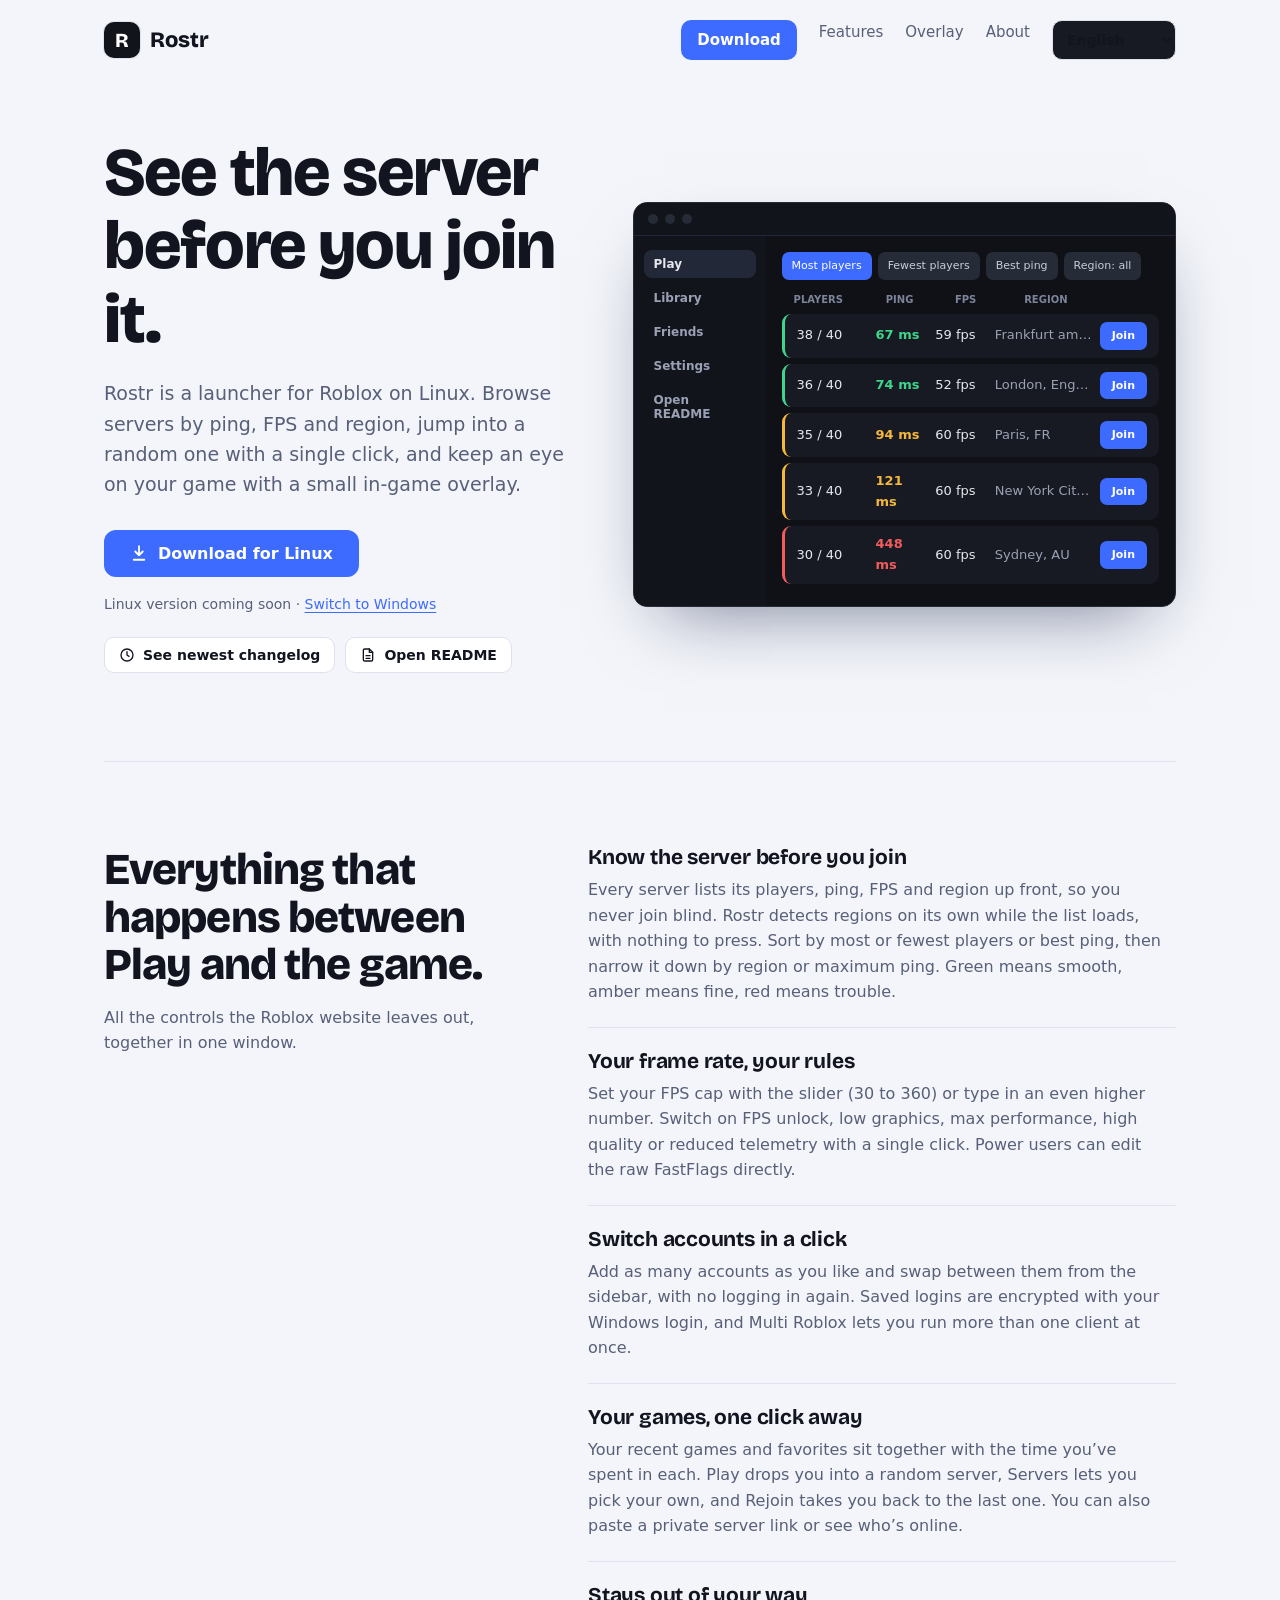
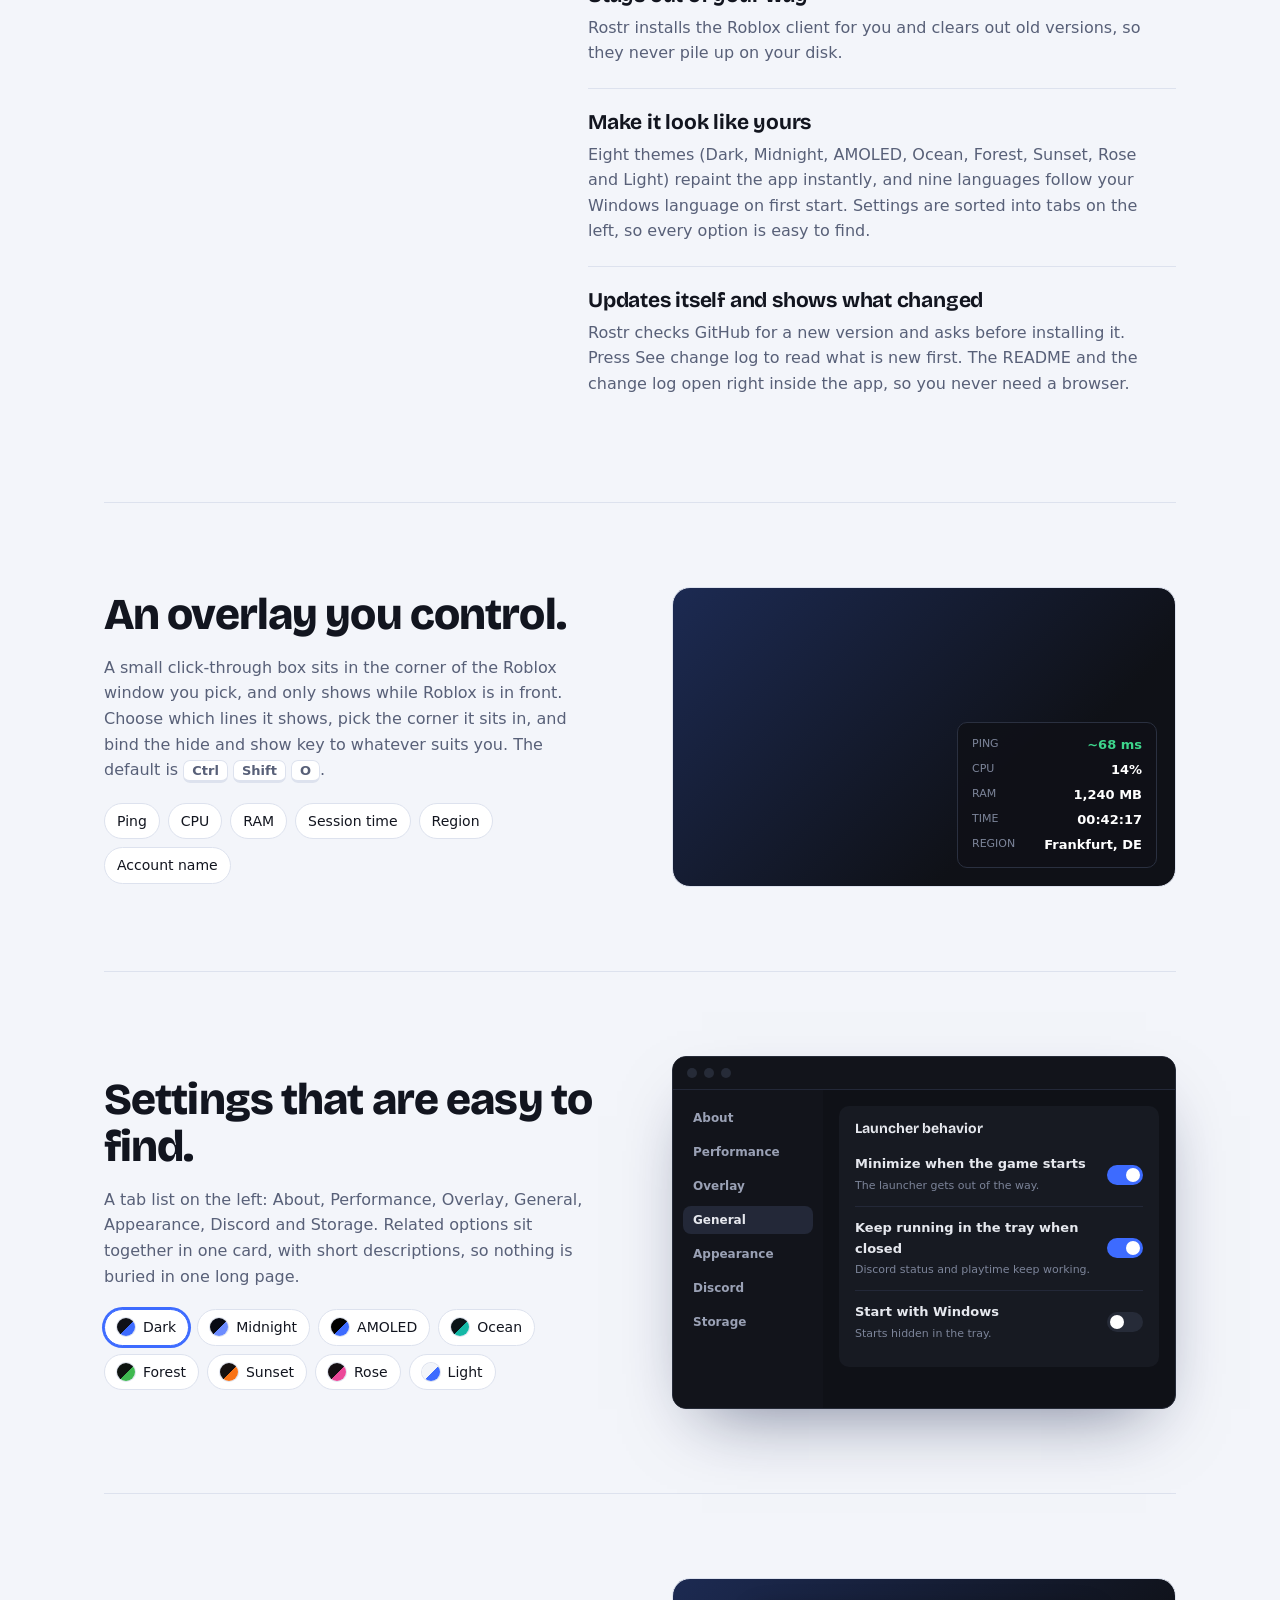
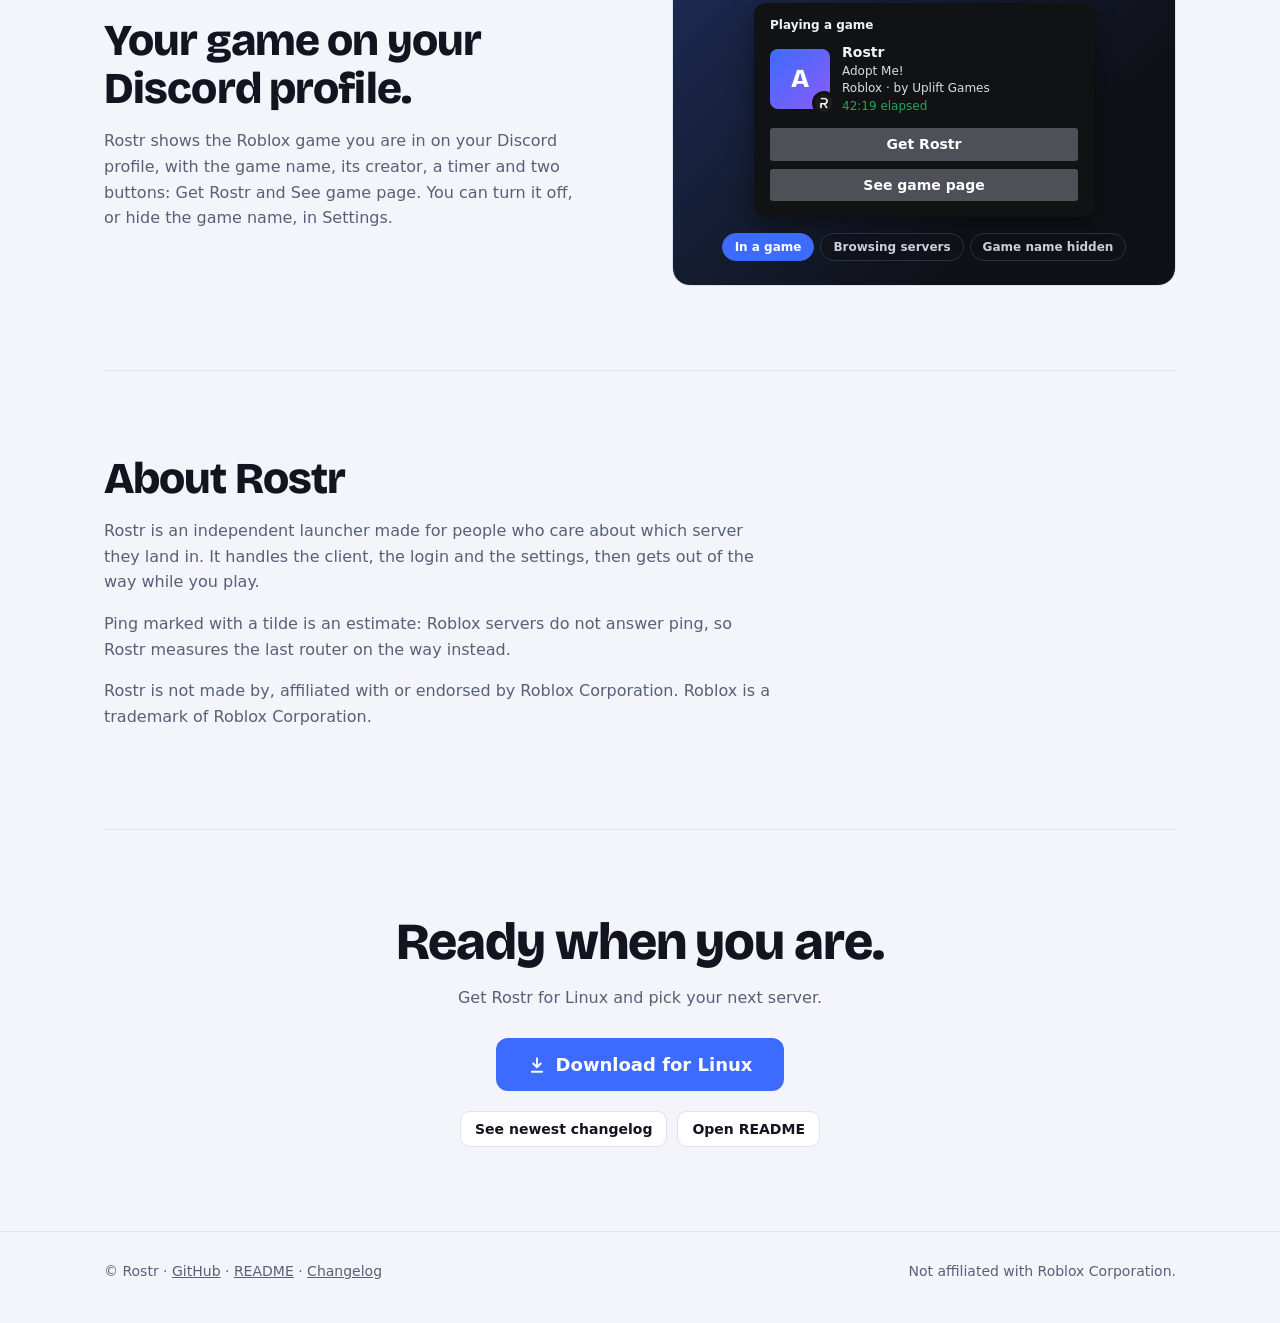
==== commit 137e4b15: "Add files via upload" ====
--- a/index.html
+++ b/index.html
@@ -207,6 +207,49 @@
 .ed-status a:hover{text-decoration:underline}
 @media (prefers-reduced-motion:no-preference){.ed-backdrop:not([hidden]) .ed-win{animation:edIn .16s ease-out}@keyframes edIn{from{opacity:0;transform:translateY(8px) scale(.985)}to{opacity:1;transform:none}}}
 @media (max-width:640px){.ed-backdrop{padding:0}.ed-win{height:100%;border-radius:0;border:0}.ed-code{font-size:12.5px}.ed-code .n{width:2.8em;padding-right:.7em}.ed-status a{margin-left:0}}
+
+/* interactive mocks: every colour comes from --w* so a theme can repaint them */
+.win{--wbg:#0F1117;--wbg2:#12141B;--wcard:#171A22;--wline:#232838;--wdim:#262B38;--wmuted:#7C8499;--wsoft:#9AA1B5;--wtext2:#C9CEDC;--wtext:#E6E8EE;--wacc:#3D6BFF;--wai:#fff;background:var(--wbg);border-color:var(--wdim);color:var(--wtext);transition:background .2s,color .2s}
+.win .bar,.win .side{background:var(--wbg2)}.win .bar{border-color:var(--wline)}.win .bar i{background:var(--wdim)}
+.win .side{color:var(--wsoft)}.win .side b,.win .side button{padding:7px 10px;border-radius:8px;font:600 12px var(--body);text-align:left;border:0;background:transparent;color:inherit}
+.win .side button{cursor:pointer}.win .side button:hover:not(.on){color:var(--wtext)}.win .side b[aria-disabled]{cursor:default}
+.win .side b.on,.win .side button.on{background:var(--wline);color:var(--wtext)}
+.win .chip{background:var(--wdim);color:var(--wtext2)}.win .chip.on{background:var(--wacc);color:var(--wai)}
+.win .srv,.win .card{background:var(--wcard)}.win .srv-h,.win .row2 span{color:var(--wmuted)}.win .srv .r{color:var(--wsoft)}
+.win .join{background:var(--wacc);color:var(--wai)}.win .row2{border-color:var(--wline)}
+.win .sw{background:var(--wdim);cursor:pointer}.win .sw.on{background:var(--wacc)}
+.win .main{min-height:318px}.pg[hidden]{display:none}
+.pgh{font:700 17px var(--display);margin:0 0 3px}.pgs{font-size:11px;color:var(--wmuted);margin:0 0 10px}
+.stats{display:grid;grid-template-columns:repeat(3,auto);justify-content:start;gap:4px 26px;background:var(--wcard);border-radius:10px;padding:10px 14px;margin-bottom:12px}
+.stats small,.cap{font-size:9.5px;font-weight:600;color:var(--wmuted);letter-spacing:.03em}.stats b{font-size:14px}
+.cols{display:grid;grid-template-columns:repeat(auto-fit,minmax(185px,1fr));gap:12px}.cap{display:block;margin:0 0 6px 2px}
+.lc,.fc{background:var(--wcard);border-radius:10px;padding:9px;display:flex;gap:10px;margin-bottom:6px;align-items:center}.lc{align-items:flex-start}
+.ic{width:40px;height:40px;border-radius:9px;flex:none;display:grid;place-items:center;font:800 16px var(--display);color:#fff}
+.lc b,.fc b{display:block;font-size:12px}.lc span,.fc span{display:block;font-size:10.5px;color:var(--wmuted);margin-top:1px}.lc span.pt{color:#8FA8FF}
+.lc .bt2{display:flex;gap:4px;flex-wrap:wrap;margin-top:6px}
+.lb{border:0;border-radius:6px;padding:4px 9px;font:600 10.5px var(--body);color:#fff;background:var(--wdim);cursor:pointer}.lb.g{background:#2FBF71}
+.fc .av{width:34px;height:34px;border-radius:50%;flex:none;position:relative;display:grid;place-items:center;font:800 13px var(--display);color:#fff}
+.fc .av i{position:absolute;right:-2px;bottom:-2px;width:11px;height:11px;border-radius:50%;background:var(--s);border:2px solid var(--wcard)}
+.fc>div:nth-child(2){flex:1;min-width:0}.fc .lb[disabled]{opacity:.4;cursor:default}
+.ftools{display:flex;gap:6px;align-items:center;margin-bottom:10px;font-size:10.5px;color:var(--wmuted)}.ftools .lb{padding:5px 10px}
+.mt{display:flex;flex-wrap:wrap;gap:8px;padding-top:10px}
+.mt button{width:24px;height:24px;border-radius:50%;border:2px solid transparent;cursor:pointer;background:linear-gradient(135deg,var(--b) 55%,var(--a) 55%);box-shadow:0 0 0 1px var(--wline)}
+.mt button[aria-pressed=true]{border-color:var(--wtext)}
+.swatches li{padding:0;border:0;background:none}
+.tbtn{appearance:none;display:inline-flex;align-items:center;gap:8px;padding:6px 12px;border-radius:999px;background:var(--surface);border:1px solid var(--line);color:var(--ink);font:inherit;font-size:14px;cursor:pointer}
+.tbtn:hover{border-color:var(--accent)}.tbtn[aria-pressed=true]{border-color:var(--accent);box-shadow:0 0 0 2px var(--accent)}
+/* Discord "Playing" card, laid out like Discord's own profile card */
+.dx{width:min(100%,340px);background:#111214;border-radius:12px;padding:16px;font:14px/1.3 "gg sans","Noto Sans",system-ui,sans-serif;color:#f2f3f5;box-shadow:0 8px 24px rgba(0,0,0,.4)}
+.dx h5{margin:0 0 12px;font:700 12px/1 "gg sans","Noto Sans",system-ui,sans-serif;color:#f2f3f5}
+.dx .row{display:flex;gap:12px;align-items:center}.dx .big{width:60px;height:60px;border-radius:8px;flex:none;position:relative;display:grid;place-items:center;font:800 26px var(--display);color:#fff;background:#12141B}
+.dx .big img{width:100%;height:100%;border-radius:8px;display:block}.dx .sm{position:absolute;right:-6px;bottom:-6px;width:24px;height:24px;border-radius:50%;border:3px solid #111214;background:#12141B;overflow:hidden}.dx .sm img{width:100%;height:100%;display:block}
+.dx .t b{display:block;font-size:14px;font-weight:600}.dx .t span{display:block;font-size:12px;color:#dbdee1;margin-top:2px;overflow:hidden;text-overflow:ellipsis;white-space:nowrap}.dx .t .el{color:#23a559}
+.dx .bts{display:grid;gap:8px;margin-top:14px}.dx .bts a{display:block;text-align:center;background:#4e5058;color:#fff;text-decoration:none;font-weight:600;font-size:14px;padding:7px;border-radius:3px;cursor:default}
+.seg{display:flex;flex-wrap:wrap;gap:6px;justify-content:center;margin-top:16px}
+.seg button{appearance:none;border:1px solid #2A3040;background:rgba(15,17,23,.6);color:#C9CEDC;font:600 12px var(--body);padding:6px 12px;border-radius:999px;cursor:pointer}
+.seg button[aria-pressed=true]{background:#3D6BFF;border-color:#3D6BFF;color:#fff}
+@media (max-width:860px){.win:not(.set) .side{display:flex;flex-direction:row;flex-wrap:wrap;padding:10px}}
+.dx .big .gi{position:absolute;inset:0}
 </style>
 </head>
 <body>
@@ -243,11 +286,12 @@
         </div>
       </div>
 
-      <div class="win" role="img" aria-label="The Rostr server list showing players, ping, FPS and region for each server">
+      <div class="win" role="group" aria-label="The Rostr app. Use the menu on the left to switch between Play, Library and Friends.">
         <div class="bar"><i></i><i></i><i></i></div>
         <div class="body">
-          <div class="side"><b class="on">Play</b><b>Library</b><b>Friends</b><b>Settings</b><b>Open README</b></div>
+          <div class="side"><button class="on" type="button" data-page="play">Play</button><button type="button" data-page="library">Library</button><button type="button" data-page="friends">Friends</button><b aria-disabled="true">Settings</b><b aria-disabled="true">Open README</b></div>
           <div class="main">
+            <div class="pg" data-pg="play">
             <div class="tools"><span class="chip on">Most players</span><span class="chip">Fewest players</span><span class="chip">Best ping</span><span class="chip">Region: all</span></div>
             <div class="srv-h"><span>PLAYERS</span><span>PING</span><span>FPS</span><span>REGION</span><span></span></div>
             <div class="srv" style="--c:#3DD68C"><span>38 / 40</span><span class="p">67 ms</span><span>59 fps</span><span class="r">Frankfurt am Main, DE</span><span class="join">Join</span></div>
@@ -255,6 +299,18 @@
             <div class="srv" style="--c:#F5B83D"><span>35 / 40</span><span class="p">94 ms</span><span>60 fps</span><span class="r">Paris, FR</span><span class="join">Join</span></div>
             <div class="srv" style="--c:#F5B83D"><span>33 / 40</span><span class="p">121 ms</span><span>60 fps</span><span class="r">New York City, US</span><span class="join">Join</span></div>
             <div class="srv" style="--c:#F25C5C"><span>30 / 40</span><span class="p">448 ms</span><span>60 fps</span><span class="r">Sydney, AU</span><span class="join">Join</span></div>
+            </div>
+            <div class="pg" data-pg="library" hidden>
+              <h5 class="pgh">Library</h5><p class="pgs">Your games and how long you have played them.</p>
+              <div class="stats"><small>TOTAL PLAYTIME</small><small>GAMES PLAYED</small><small>MOST PLAYED</small><b>42 h 15 min</b><b>4</b><b>Adopt Me!</b></div>
+              <div class="cols"><div><span class="cap">FAVORITES</span><div class="lc"><div class="ic" style="background:linear-gradient(135deg,#3D6BFF,#8B5CF6)">A</div><div><b>Adopt Me!</b><span>by Uplift Games</span><span class="pt">18 h 40 min</span><div class="bt2"><button class="lb g" type="button">Play</button><button class="lb" type="button">Servers</button><button class="lb" type="button">Rejoin</button><button class="lb" type="button" aria-label="Favorite">&#9733;</button></div></div></div><div class="lc"><div class="ic" style="background:linear-gradient(135deg,#f59e0b,#ef4444)">B</div><div><b>Blox Fruits</b><span>by Gamer Robot Inc</span><span class="pt">9 h 5 min</span><div class="bt2"><button class="lb g" type="button">Play</button><button class="lb" type="button">Servers</button><button class="lb" type="button" aria-label="Favorite">&#9733;</button></div></div></div></div>
+              <div><span class="cap">RECENT</span><div class="lc"><div class="ic" style="background:linear-gradient(135deg,#14b8a6,#3b82f6)">B</div><div><b>Brookhaven RP</b><span>by Wolfpaq</span><span class="pt">11 h 2 min</span><div class="bt2"><button class="lb g" type="button">Play</button><button class="lb" type="button">Servers</button><button class="lb" type="button">Rejoin</button><button class="lb" type="button" aria-label="Favorite">&#9733;</button></div></div></div><div class="lc"><div class="ic" style="background:linear-gradient(135deg,#ec4899,#f97316)">T</div><div><b>Tower of Hell</b><span>by YXCeptional Studios</span><span class="pt">3 h 28 min</span><div class="bt2"><button class="lb g" type="button">Play</button><button class="lb" type="button">Servers</button><button class="lb" type="button" aria-label="Favorite">&#9733;</button></div></div></div></div></div>
+            </div>
+            <div class="pg" data-pg="friends" hidden>
+              <h5 class="pgh">Friends</h5><p class="pgs">Join a friend who is in a game.</p>
+              <div class="ftools"><button class="lb" type="button" id="frefresh">Refresh</button><button class="lb" type="button" id="offbtn">Offline friends: hidden</button><span id="fcount">3 online</span></div>
+              <div class="fc"><div class="av" style="background:linear-gradient(135deg,#3D6BFF,#8B5CF6);--s:#3DD68C">M<i></i></div><div><b>Mia_Builds</b><span>Playing Adopt Me!</span></div><button class="lb g" type="button">Join</button></div><div class="fc"><div class="av" style="background:linear-gradient(135deg,#f59e0b,#ef4444);--s:#3DD68C">K<i></i></div><div><b>Kuba2011</b><span>Playing Blox Fruits</span></div><button class="lb g" type="button">Join</button></div><div class="fc"><div class="av" style="background:linear-gradient(135deg,#14b8a6,#3b82f6);--s:#3D8BFF">N<i></i></div><div><b>NovaFox</b><span>Online</span></div><button class="lb g" type="button" disabled>Join</button></div><div class="fc" data-off><div class="av" style="background:linear-gradient(135deg,#ec4899,#f97316);--s:#5C6377">T<i></i></div><div><b>Tomas_R</b><span>Offline</span></div><button class="lb g" type="button" disabled>Join</button></div>
+            </div>
           </div>
         </div>
       </div>
@@ -325,21 +381,29 @@
         <div>
           <h2 data-i18n="sT">Settings that are easy to find.</h2>
           <p data-i18n="sP">A tab list on the left: About, Performance, Overlay, General, Appearance, Discord and Storage. Related options sit together in one card, with short descriptions, so nothing is buried in one long page.</p>
-          <ul class="toggles swatches" aria-label="Themes">
-            <li><i style="--b:#0F1117;--a:#3D6BFF"></i>Dark</li><li><i style="--b:#070A14;--a:#6C8CFF"></i>Midnight</li><li><i style="--b:#000000;--a:#3D6BFF"></i>AMOLED</li><li><i style="--b:#0A1418;--a:#14B8A6"></i>Ocean</li><li><i style="--b:#0E1410;--a:#3FB950"></i>Forest</li><li><i style="--b:#16100F;--a:#F97316"></i>Sunset</li><li><i style="--b:#150F13;--a:#EC4899"></i>Rose</li><li><i style="--b:#F3F5F9;--a:#3D6BFF"></i>Light</li>
-          </ul>
-        </div>
-        <div class="win set" role="img" aria-label="The Rostr settings page with a tab list on the left">
+          <ul class="toggles swatches" aria-label="Themes. Pick one to preview it in the settings window."><li><button type="button" class="tbtn" data-theme="Dark" aria-pressed="false"><i style="--b:#0F1117;--a:#3D6BFF"></i>Dark</button></li><li><button type="button" class="tbtn" data-theme="Midnight" aria-pressed="false"><i style="--b:#070A14;--a:#6C8CFF"></i>Midnight</button></li><li><button type="button" class="tbtn" data-theme="AMOLED" aria-pressed="false"><i style="--b:#000000;--a:#3D6BFF"></i>AMOLED</button></li><li><button type="button" class="tbtn" data-theme="Ocean" aria-pressed="false"><i style="--b:#0A1418;--a:#14B8A6"></i>Ocean</button></li><li><button type="button" class="tbtn" data-theme="Forest" aria-pressed="false"><i style="--b:#0E1410;--a:#3FB950"></i>Forest</button></li><li><button type="button" class="tbtn" data-theme="Sunset" aria-pressed="false"><i style="--b:#16100F;--a:#F97316"></i>Sunset</button></li><li><button type="button" class="tbtn" data-theme="Rose" aria-pressed="false"><i style="--b:#150F13;--a:#EC4899"></i>Rose</button></li><li><button type="button" class="tbtn" data-theme="Light" aria-pressed="false"><i style="--b:#F3F5F9;--a:#3D6BFF"></i>Light</button></li></ul>
+        </div>
+        <div class="win set" id="setwin" role="group" aria-label="The Rostr settings page. Pick a theme on the left to see it here.">
           <div class="bar"><i></i><i></i><i></i></div>
           <div class="body">
-            <div class="side"><b>About</b><b>Performance</b><b>Overlay</b><b class="on">General</b><b>Appearance</b><b>Discord</b><b>Storage</b></div>
+            <div class="side"><b aria-disabled="true">About</b><b aria-disabled="true">Performance</b><b aria-disabled="true">Overlay</b><button class="on" type="button" data-sp="general">General</button><button type="button" data-sp="appearance">Appearance</button><button type="button" data-sp="discord">Discord</button><b aria-disabled="true">Storage</b></div>
             <div class="main">
-              <div class="card">
+              <div class="card pg" data-sp-pg="general">
                 <h4>Launcher behavior</h4>
                 <div class="row2"><div><b>Minimize when the game starts</b><span>The launcher gets out of the way.</span></div><i class="sw on"></i></div>
                 <div class="row2"><div><b>Keep running in the tray when closed</b><span>Discord status and playtime keep working.</span></div><i class="sw on"></i></div>
                 <div class="row2"><div><b>Start with Windows</b><span>Starts hidden in the tray.</span></div><i class="sw"></i></div>
               </div>
+              <div class="card pg" data-sp-pg="appearance" hidden>
+                <h4>Appearance</h4>
+                <div class="row2"><div><b>Theme</b><span id="tname">Dark</span></div></div>
+                <div class="mt" id="mt"></div>
+              </div>
+              <div class="card pg" data-sp-pg="discord" hidden>
+                <h4>Discord status</h4>
+                <div class="row2"><div><b>Discord status</b><span>Shows the game you are playing on your Discord profile, or that you are browsing in Rostr when no game is running.</span></div><i class="sw on"></i></div>
+                <div class="row2"><div><b>Hide the game name on Discord</b><span>Your status says &quot;Playing a Roblox game&quot; and the game page button is left out.</span></div><i class="sw"></i></div>
+              </div>
             </div>
           </div>
         </div>
@@ -352,15 +416,14 @@
           <h2 data-i18n="dcT">Your game on your Discord profile.</h2>
           <p data-i18n="dcP">Rostr shows the Roblox game you are in on your Discord profile, with the game name, its creator, a timer and two buttons: Get Rostr and See game page. You can turn it off, or hide the game name, in Settings.</p>
         </div>
-        <div class="stage" role="img" aria-label="A Discord profile showing the Roblox game being played through Rostr" style="display:grid;place-items:center;padding:24px">
-          <div class="dc">
-            <small>PLAYING A GAME</small>
-            <div class="row">
-              <div class="art">R<i>R</i></div>
-              <div><b>Adopt Me!</b><span>by Uplift Games</span><span class="t">00:42:17 elapsed</span></div>
-            </div>
-            <div class="bt"><em>Get Rostr</em><em>See game page</em></div>
-          </div>
+        <div class="stage" style="display:grid;place-items:center;align-content:center;padding:24px" aria-label="Preview of the Rostr status on a Discord profile">
+          <div class="dx" id="dx">
+            <h5>Playing a game</h5>
+            <div class="row"><div class="big" id="dxbig"></div>
+              <div class="t"><b>Rostr</b><span id="dxd"></span><span id="dxs"></span><span class="el" id="dxel"></span></div></div>
+            <div class="bts" id="dxb"></div>
+          </div>
+          <div class="seg" role="group" aria-label="Status type"><button type="button" data-dx="game" aria-pressed="true">In a game</button><button type="button" data-dx="browse" aria-pressed="false">Browsing servers</button><button type="button" data-dx="hidden" aria-pressed="false">Game name hidden</button></div>
         </div>
       </div>
     </section>
@@ -716,5 +779,143 @@
   });
 })();
 </script>
+<script>
+(function () {
+  var TH = {"Dark": ["0F1117", "12141B", "171A22", "232838", "262B38", "7C8499", "9AA1B5", "C9CEDC", "E6E8EE", "3D6BFF"], "Midnight": ["070A14", "0A0E1C", "0E1428", "1A2548", "1C2750", "7886B0", "98A6CC", "C3CCE6", "E8EDFB", "6C8CFF"], "AMOLED": ["000000", "050505", "0D0D0D", "1F1F1F", "242424", "808080", "A0A0A0", "CCCCCC", "F2F2F2", "3D6BFF"], "Ocean": ["0A1418", "0D1A1F", "11222A", "1C3A45", "1F404C", "7BA3B1", "9CC0CC", "C6DDE5", "E6F3F7", "14B8A6"], "Forest": ["0E1410", "111A14", "16201A", "233629", "27392D", "86A18F", "A5BDAD", "CDDCD2", "EAF3EC", "3FB950"], "Sunset": ["16100F", "1C1413", "241A18", "3B2A26", "42302B", "A88C83", "C4ABA2", "E3D2CB", "F7EEEA", "F97316"], "Rose": ["150F13", "1B1318", "23181F", "3B2A36", "432F3C", "AD8F9C", "C8AEBA", "E6D2DB", "F8EEF2", "EC4899"], "Light": ["F3F5F9", "E9ECF3", "FFFFFF", "E4E8F0", "7F8AA3", "5F6A82", "4A5468", "2E3648", "141A28", "3D6BFF"]}, LOGO = "[data-uri]";
+  var $ = function (q, r) { return (r || document).querySelector(q); }, $$ = function (q, r) { return Array.prototype.slice.call((r || document).querySelectorAll(q)); };
+
+  // app menu: Play / Library / Friends (Settings and Open README stay as pictures)
+  var nav = $$('.win [data-page]');
+  nav.forEach(function (b) { b.addEventListener('click', function () {
+    nav.forEach(function (x) { x.classList.toggle('on', x === b); });
+    $$('.win [data-pg]').forEach(function (p) { p.hidden = p.getAttribute('data-pg') !== b.getAttribute('data-page'); });
+  }); });
+  var off = false, ob = $('#offbtn');
+  ob.addEventListener('click', function () {
+    off = !off; ob.textContent = 'Offline friends: ' + (off ? 'shown' : 'hidden');
+    $$('[data-off]').forEach(function (r) { r.style.display = off ? '' : 'none'; });
+    $('#fcount').textContent = off ? '3 online, 1 offline' : '3 online';
+  });
+  $$('[data-off]').forEach(function (r) { r.style.display = 'none'; });
+
+  // settings tabs + switches
+  var sp = $$('[data-sp]');
+  sp.forEach(function (b) { b.addEventListener('click', function () {
+    sp.forEach(function (x) { x.classList.toggle('on', x === b); });
+    $$('[data-sp-pg]').forEach(function (p) { p.hidden = p.getAttribute('data-sp-pg') !== b.getAttribute('data-sp'); });
+  }); });
+  $$('#setwin .sw').forEach(function (s) { s.addEventListener('click', function () { s.classList.toggle('on'); }); });
+
+  // themes: the same colours the launcher uses (Core/ThemeManager.cs)
+  var K = ['bg', 'bg2', 'card', 'line', 'dim', 'muted', 'soft', 'text2', 'text', 'acc'], win = $('#setwin'), mt = $('#mt');
+  Object.keys(TH).forEach(function (n) {
+    var b = document.createElement('button'); b.type = 'button'; b.setAttribute('data-theme', n); b.setAttribute('aria-label', n); b.title = n;
+    b.style.setProperty('--b', '#' + TH[n][0]); b.style.setProperty('--a', '#' + TH[n][9]); mt.appendChild(b);
+  });
+  function theme(n) {
+    K.forEach(function (k, i) { win.style.setProperty('--w' + k, '#' + TH[n][i]); });
+    $$('[data-theme]').forEach(function (b) { b.setAttribute('aria-pressed', b.getAttribute('data-theme') === n ? 'true' : 'false'); });
+    $('#tname').textContent = n;
+  }
+  $$('[data-theme]').forEach(function (b) { b.addEventListener('click', function () { theme(b.getAttribute('data-theme')); }); });
+  theme('Dark');
+
+  // Discord card: same fields Rostr sends (details, state, large/small image, timer, buttons)
+  var M = {
+    game:   { d: 'Adopt Me!', s: 'Roblox \u00b7 by Uplift Games', big: '<span style="position:absolute;inset:0;border-radius:8px;display:grid;place-items:center;background:linear-gradient(135deg,#3D6BFF,#8B5CF6)">A</span><span class="sm"><img alt="" src="' + LOGO + '"></span>', b: ['Get Rostr', 'See game page'] },
+    browse: { d: 'Browsing servers', s: 'Adopt Me!', big: '<img alt="" src="' + LOGO + '">', b: ['Get Rostr'] },
+    hidden: { d: 'Playing a Roblox game', s: 'Roblox', big: '<img alt="" src="' + LOGO + '">', b: ['Get Rostr'] }
+  }, mode = 'game', secs = 42 * 60 + 17;
+  function clock() { var h = Math.floor(secs / 3600), m = Math.floor(secs / 60) % 60, s = secs % 60, p = function (x) { return (x < 10 ? '0' : '') + x; };
+    $('#dxel').textContent = (h ? h + ':' + p(m) : p(m)) + ':' + p(s) + ' elapsed'; }
+  function dx(k) {
+    mode = k; var c = M[k];
+    $('#dxbig').innerHTML = c.big; $('#dxd').textContent = c.d; $('#dxs').textContent = c.s;
+    $('#dxb').innerHTML = c.b.map(function (t) { return '<a>' + t + '</a>'; }).join('');
+    $$('[data-dx]').forEach(function (b) { b.setAttribute('aria-pressed', b.getAttribute('data-dx') === k ? 'true' : 'false'); });
+  }
+  $$('[data-dx]').forEach(function (b) { b.addEventListener('click', function () { dx(b.getAttribute('data-dx')); }); });
+  dx('game');
+  window.__rostrGame = function (g) {
+    var e = function (s) { return String(s).replace(/[&<>"]/g, function (c) { return {'&':'&amp;','<':'&lt;','>':'&gt;','"':'&quot;'}[c]; }); };
+    M.game.d = g.name; M.game.s = 'Roblox \u00b7 by ' + g.by; M.browse.s = g.name;
+    M.game.big = '<span style="position:absolute;inset:0;border-radius:8px;display:grid;place-items:center;background:linear-gradient(135deg,#3D6BFF,#8B5CF6)">' + e(g.name.charAt(0)) + '</span>' +
+      (g.icon ? '<img class="gi" alt="" referrerpolicy="no-referrer" onerror="this.remove()" src="' + e(g.icon) + '">' : '') +
+      '<span class="sm"><img alt="" src="' + LOGO + '"></span>';
+    dx(mode);
+  };
+  clock(); setInterval(function () { secs++; clock(); }, 1000);
+})();
+</script>
+<script>
+/* Live data: random public Roblox players (from a public friends list) with their headshots, and real game names, creators and icons.
+   Every request tries roblox.com first, then a public mirror (roproxy.com) in case the browser blocks it. If both fail, the sample content stays. */
+(function () {
+  var $$ = function (q) { return Array.prototype.slice.call(document.querySelectorAll(q)); };
+  var SEED_USER = 156;
+  var PLACES = [920587237, 2753915549, 4924922222, 1962086868, 142823291, 606849621, 286090429, 189707];
+  function ok(r) { if (!r.ok) throw new Error(r.status); return r.json(); }
+  function api(u) { return fetch(u).then(ok).catch(function () { return fetch(u.replace(/\.roblox\.com/, '.roproxy.com')).then(ok); }); }
+  function pick(a, n) { a = a.slice(); var o = []; while (o.length < n && a.length) o.push(a.splice(Math.floor(Math.random() * a.length), 1)[0]); return o; }
+  function bg(el, u) {
+    var i = new Image(); i.referrerPolicy = 'no-referrer';
+    i.onload = function () {
+      el.dataset.g = el.dataset.g || getComputedStyle(el).backgroundImage;
+      el.style.backgroundImage = 'url("' + u + '"),' + el.dataset.g;
+      el.style.backgroundSize = 'cover'; el.style.backgroundPosition = 'center'; el.style.color = 'transparent';
+    };
+    i.src = u;
+  }
+  function games() {
+    return Promise.all(pick(PLACES, 4).map(function (p) {
+      return api('https://apis.roblox.com/universes/v1/places/' + p + '/universe').then(function (r) { return r.universeId; });
+    })).then(function (U) {
+      var q = U.join(',');
+      return Promise.all([api('https://games.roblox.com/v1/games?universeIds=' + q),
+        api('https://thumbnails.roblox.com/v1/games/icons?universeIds=' + q + '&returnPolicy=PlaceHolder&size=150x150&format=Png')]).then(function (r) {
+        var info = {}, ic = {};
+        r[0].data.forEach(function (x) { info[x.id] = x; }); r[1].data.forEach(function (x) { ic[x.targetId] = x.imageUrl; });
+        return U.map(function (u) { var g = info[u] || {}; return { name: g.name || 'Roblox game', by: (g.creator && g.creator.name) || 'Roblox', icon: ic[u] }; });
+      });
+    });
+  }
+  function players() {
+    // try random account IDs; non-existing or banned ones are skipped, then keep 4 that have a real headshot
+    var ids = []; while (ids.length < 16) ids.push(1000000 + Math.floor(Math.random() * 2500000000));
+    return Promise.all(ids.map(function (id) {
+      return api('https://users.roblox.com/v1/users/' + id).then(function (u) { return u && !u.isBanned && u.name ? u : null; }).catch(function () { return null; });
+    })).then(function (L) {
+      L = L.filter(Boolean);
+      if (!L.length) throw new Error('no players');
+      return api('https://thumbnails.roblox.com/v1/users/avatar-headshot?userIds=' + L.map(function (u) { return u.id; }).join(',') + '&size=150x150&format=Png').then(function (t) {
+        var m = {}; t.data.forEach(function (x) { if (x.state === 'Completed' && x.imageUrl) m[x.targetId] = x.imageUrl; });
+        return L.filter(function (u) { return m[u.id]; }).slice(0, 4).map(function (u) { return { name: u.name, img: m[u.id] }; });
+      });
+    });
+  }
+  function load() {
+    Promise.all([games().catch(function () { return null; }), players().catch(function () { return null; })]).then(function (r) {
+      var G = r[0], P = r[1], lc = $$('.lc'), fc = $$('.fc');
+      if (G && G.length) {
+        G.forEach(function (g, i) {
+          if (!lc[i]) return;
+          lc[i].querySelector('b').textContent = g.name; lc[i].querySelector('span').textContent = 'by ' + g.by;
+          if (g.icon) bg(lc[i].querySelector('.ic'), g.icon);
+        });
+        $$('.stats b')[2].textContent = G[0].name;
+        window.__rostrGame(G[0]);
+      }
+      if (P && P.length) P.forEach(function (p, i) {
+        if (!fc[i]) return;
+        fc[i].querySelector('b').textContent = p.name;
+        if (p.img) bg(fc[i].querySelector('.av'), p.img);
+        if (G && G[i] && i < 2) fc[i].querySelector('span').textContent = 'Playing ' + G[i].name;
+      });
+    });
+  }
+  load();
+  document.getElementById('frefresh').addEventListener('click', load);
+})();
+</script>
 </body>
 </html>
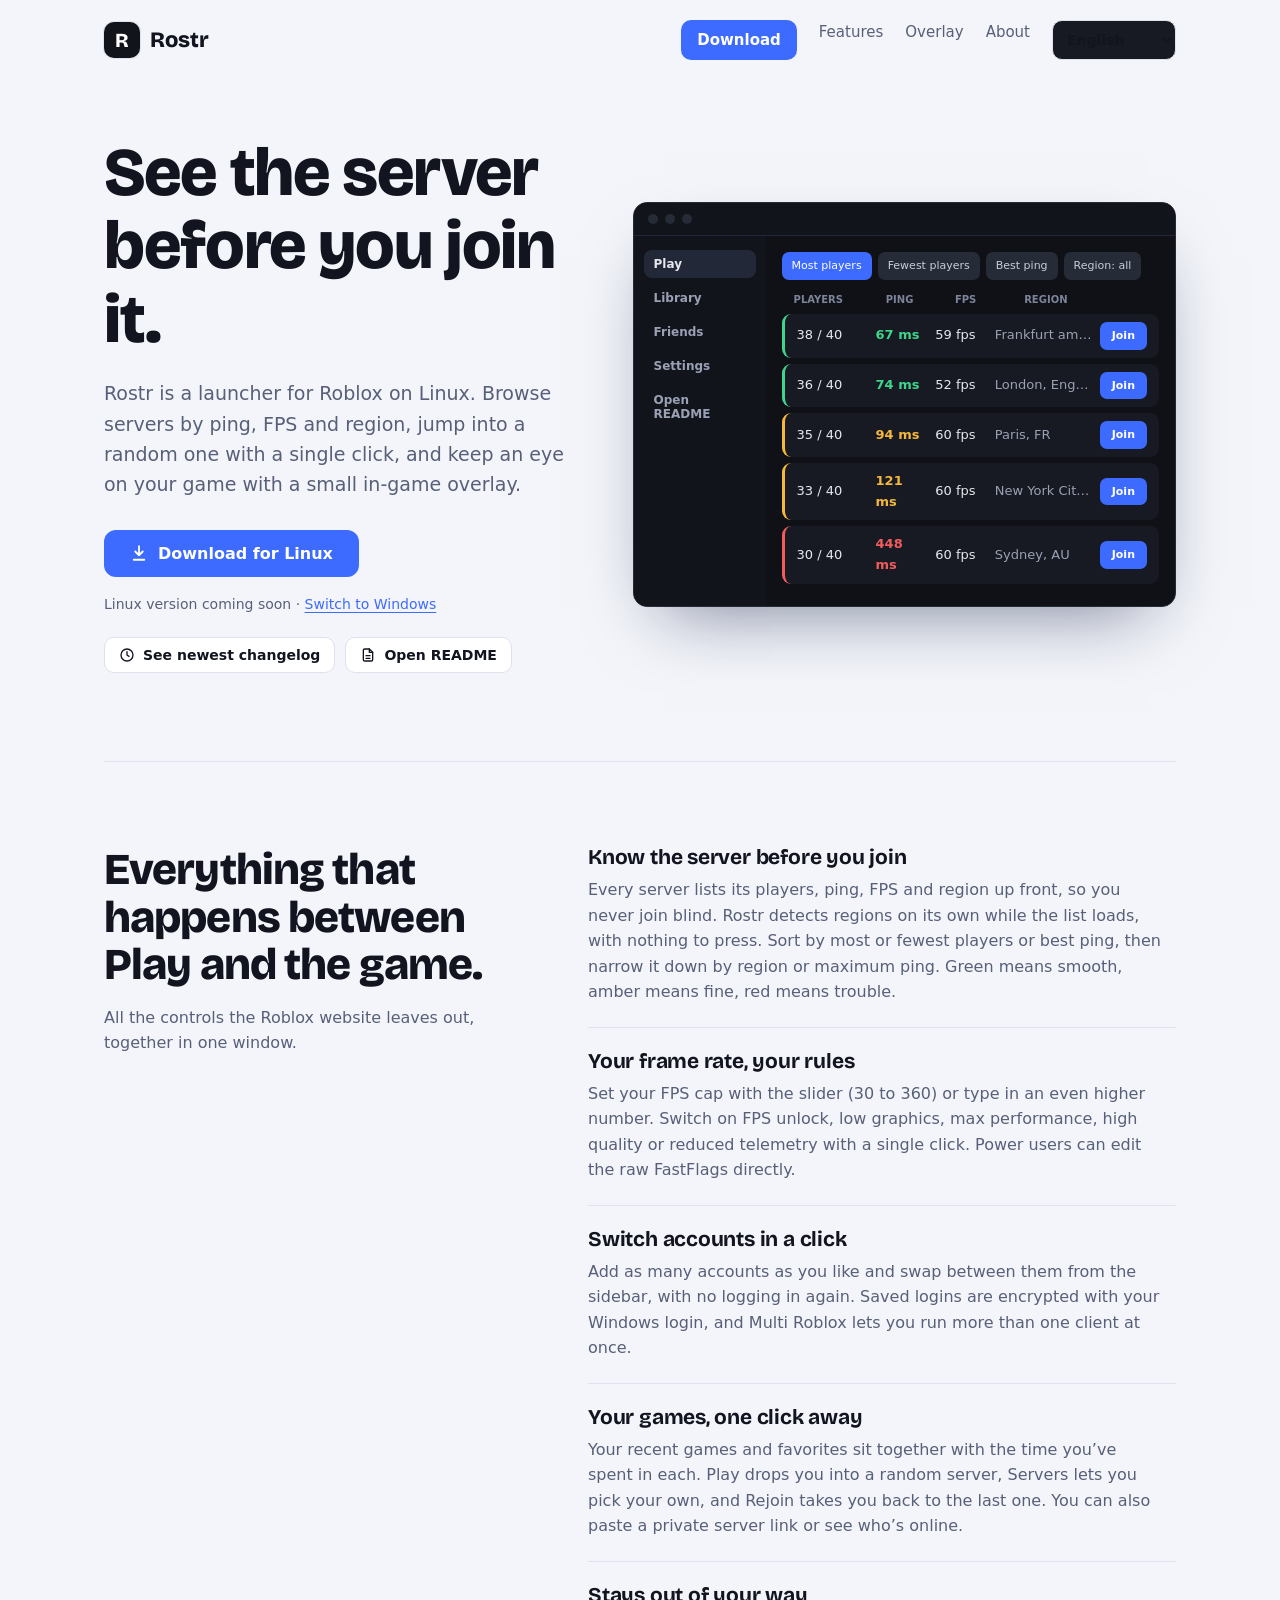
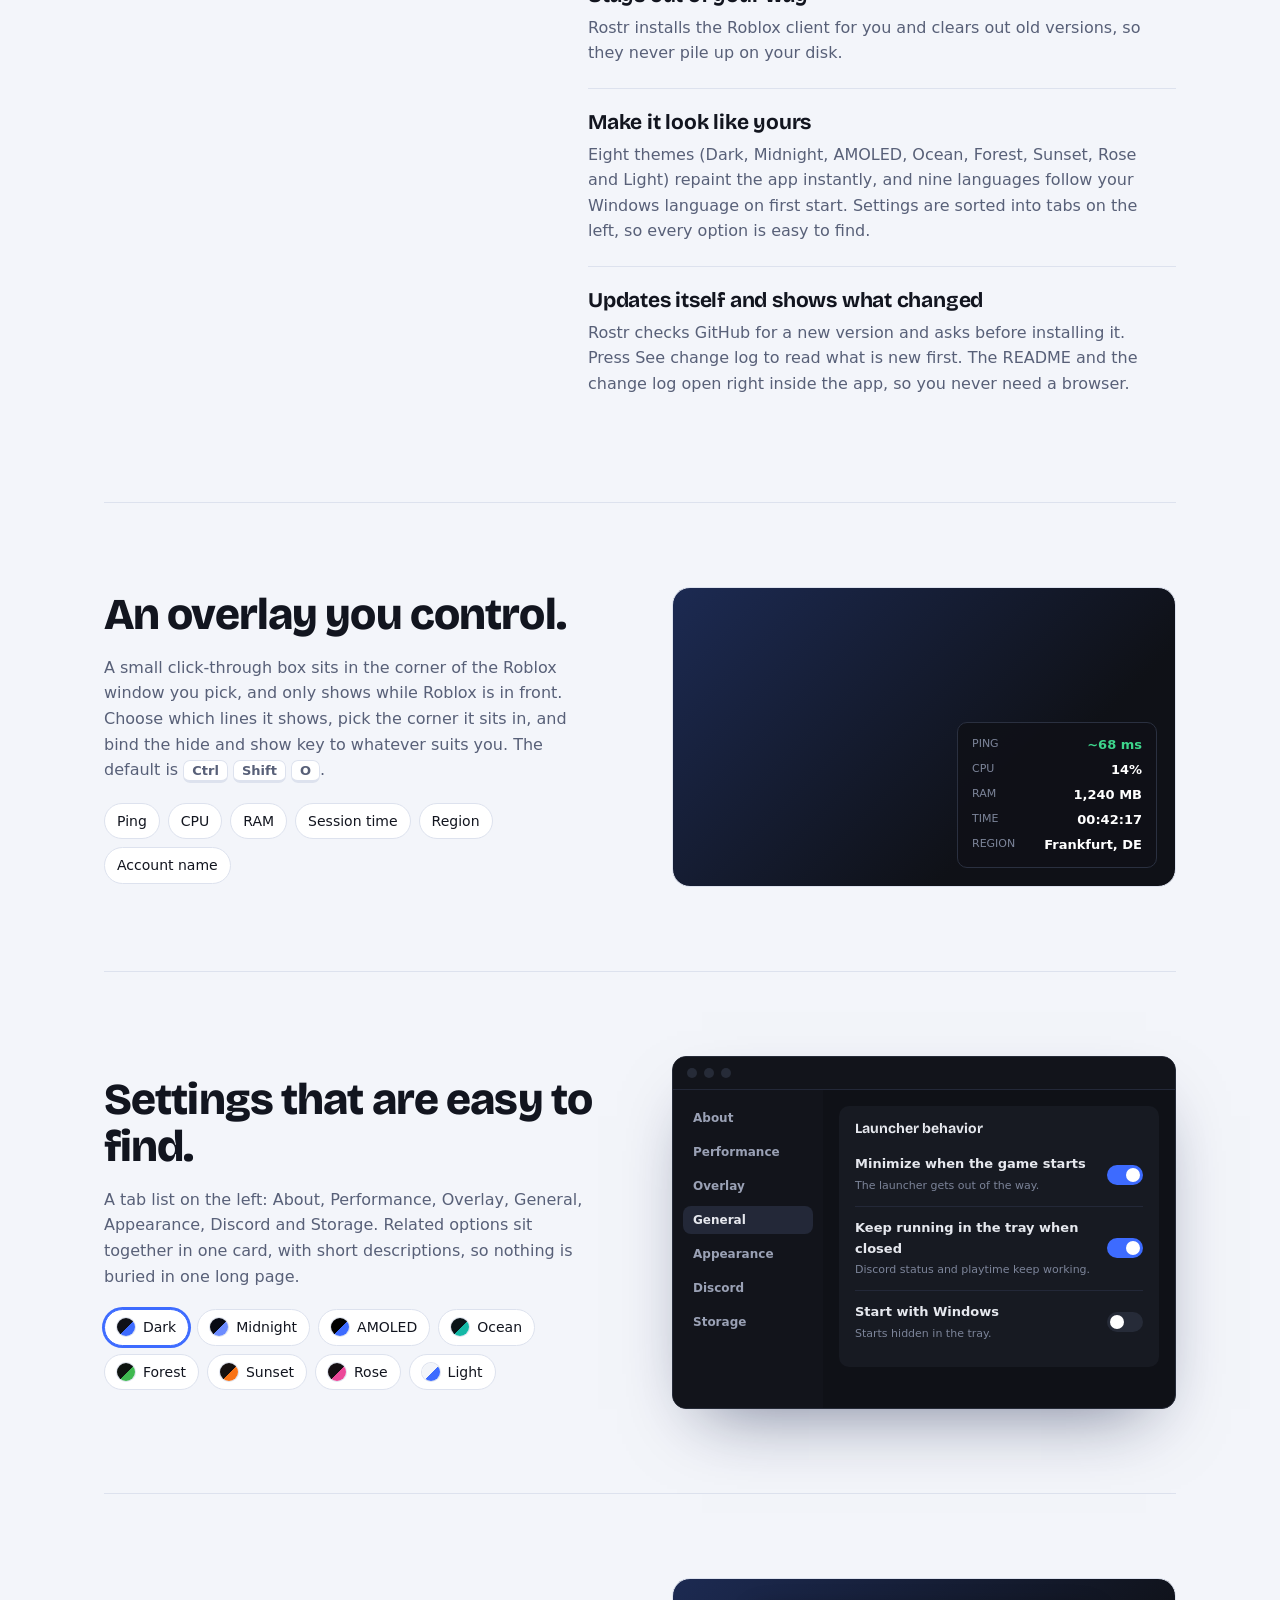
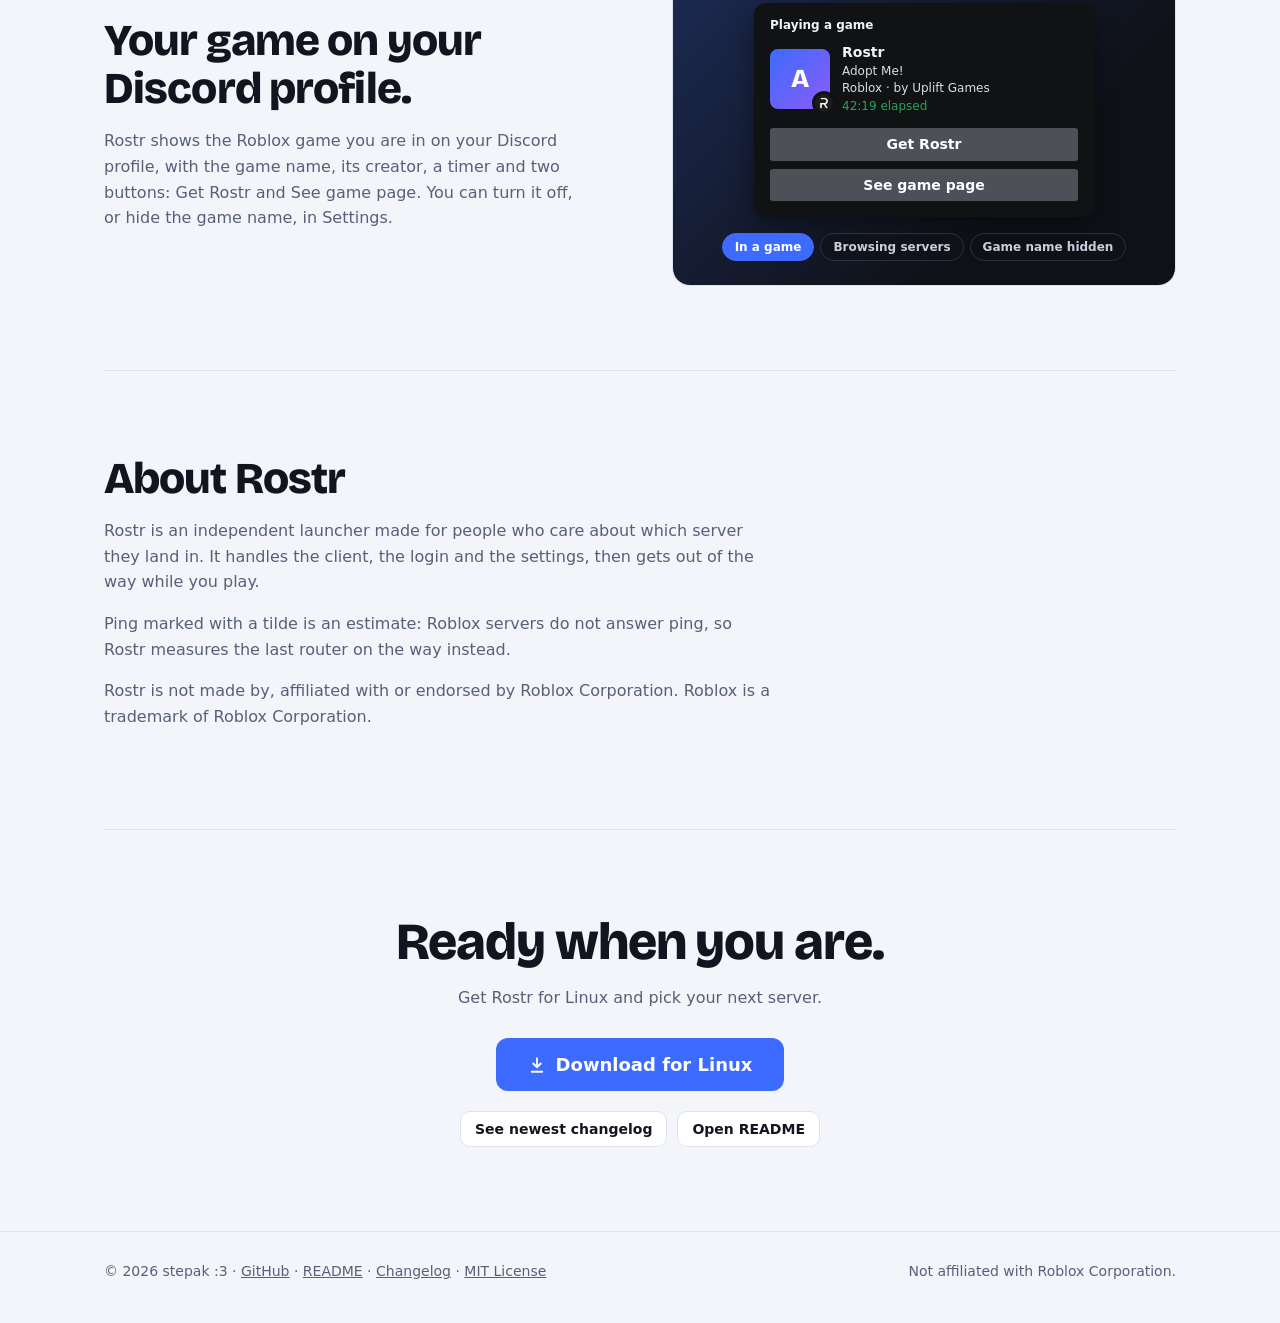
==== commit 0d7d43b3: "Add files via upload" ====
--- a/index.html
+++ b/index.html
@@ -202,11 +202,38 @@
 .ed-code a.u{color:var(--accent);text-decoration:underline;text-underline-offset:2px}
 .ed-code ::selection{background:var(--ed-sel)}
 .ed-code .msg{padding:18px 24px;color:var(--muted);font-family:var(--body);font-size:14px}
+.ed-mode{margin-left:auto;display:flex;align-self:center;padding:0 4px 6px}
+.ed-mode button{appearance:none;cursor:pointer;font:600 12px var(--body);color:var(--muted);background:transparent;border:1px solid var(--ed-line);padding:4px 12px}
+.ed-mode button+button{margin-left:-1px}
+.ed-mode button:first-child{border-radius:7px 0 0 7px}
+.ed-mode button:last-child{border-radius:0 7px 7px 0}
+.ed-mode button:hover{color:var(--ink)}
+.ed-mode button[aria-pressed="true"]{background:var(--accent);border-color:var(--accent);color:var(--accent-ink);position:relative}
+/* Preview: the Markdown shown as a real page */
+.ed-code.pv{padding:0;font:15px/1.65 var(--body)}
+.md{max-width:800px;padding:22px 30px 44px;overflow-wrap:anywhere}
+.md>:first-child{margin-top:0}
+.md h1,.md h2,.md h3,.md h4,.md h5,.md h6{font-family:var(--display);line-height:1.2;margin:1.5em 0 .5em;letter-spacing:-.01em}
+.md h1{font-size:30px;padding-bottom:.3em;border-bottom:1px solid var(--ed-line)}
+.md h2{font-size:23px;padding-bottom:.25em;border-bottom:1px solid var(--ed-line)}
+.md h3{font-size:18px}.md h4{font-size:16px}.md h5,.md h6{font-size:14px;color:var(--muted)}
+.md p{margin:0 0 1em}
+.md ul,.md ol{margin:0 0 1em;padding-left:1.6em}.md li{margin:.28em 0}.md li>ul,.md li>ol{margin:.28em 0 0}
+.md a{color:var(--accent);text-underline-offset:2px}
+.md code{font:.88em "JetBrains Mono","Cascadia Mono",Consolas,"DejaVu Sans Mono",Menlo,monospace;background:color-mix(in srgb,var(--ink) 9%,transparent);padding:.15em .4em;border-radius:5px}
+.md pre{margin:0 0 1em;padding:12px 14px;overflow:auto;background:color-mix(in srgb,var(--ink) 7%,transparent);border-radius:8px;line-height:1.5}
+.md pre code{background:none;padding:0;font-size:13px}
+.md blockquote{margin:0 0 1em;padding:.1em 1em;border-left:4px solid var(--accent);background:color-mix(in srgb,var(--accent) 7%,transparent);border-radius:0 8px 8px 0;color:var(--muted)}
+.md blockquote p:last-child{margin-bottom:.6em}.md blockquote p:first-child{margin-top:.6em}
+.md hr{border:0;border-top:1px solid var(--ed-line);margin:1.6em 0}
+.md table{border-collapse:collapse;margin:0 0 1em;display:block;overflow:auto}
+.md th,.md td{border:1px solid var(--ed-line);padding:6px 12px;text-align:left}
+.md th{background:color-mix(in srgb,var(--ink) 6%,transparent)}
 .ed-status{display:flex;flex-wrap:wrap;gap:6px 22px;align-items:center;padding:6px 14px;background:var(--ed-head);border-top:1px solid var(--ed-line);font-size:12px;color:var(--muted)}
 .ed-status a{margin-left:auto;color:var(--accent);text-decoration:none;font-weight:600}
 .ed-status a:hover{text-decoration:underline}
 @media (prefers-reduced-motion:no-preference){.ed-backdrop:not([hidden]) .ed-win{animation:edIn .16s ease-out}@keyframes edIn{from{opacity:0;transform:translateY(8px) scale(.985)}to{opacity:1;transform:none}}}
-@media (max-width:640px){.ed-backdrop{padding:0}.ed-win{height:100%;border-radius:0;border:0}.ed-code{font-size:12.5px}.ed-code .n{width:2.8em;padding-right:.7em}.ed-status a{margin-left:0}}
+@media (max-width:640px){.ed-backdrop{padding:0}.ed-win{height:100%;border-radius:0;border:0}.ed-code{font-size:12.5px}.ed-code.pv{font-size:15px}.md{padding:18px 18px 36px}.ed-code .n{width:2.8em;padding-right:.7em}.ed-status a{margin-left:0}.ed-tabs{flex-wrap:wrap}.ed-tab{padding:8px 10px}}
 
 /* interactive mocks: every colour comes from --w* so a theme can repaint them */
 .win{--wbg:#0F1117;--wbg2:#12141B;--wcard:#171A22;--wline:#232838;--wdim:#262B38;--wmuted:#7C8499;--wsoft:#9AA1B5;--wtext2:#C9CEDC;--wtext:#E6E8EE;--wacc:#3D6BFF;--wai:#fff;background:var(--wbg);border-color:var(--wdim);color:var(--wtext);transition:background .2s,color .2s}
@@ -454,7 +481,7 @@
 
 <footer>
   <div class="wrap">
-    <span>© Rostr · <a href="https://github.com/stepak2321/rostr.trebka.net">GitHub</a> · <a href="https://github.com/stepak2321/rostr.trebka.net#readme" data-open="readme">README</a> · <a href="https://github.com/stepak2321/rostr.trebka.net/releases/latest" data-open="log" data-i18n="ftLog">Changelog</a></span>
+    <span>© 2026 stepak :3 · <a href="https://github.com/stepak2321/rostr.trebka.net">GitHub</a> · <a href="https://github.com/stepak2321/rostr.trebka.net#readme" data-open="readme">README</a> · <a href="https://github.com/stepak2321/rostr.trebka.net/releases/latest" data-open="log" data-i18n="ftLog">Changelog</a> · <a href="https://github.com/stepak2321/rostr.trebka.net/blob/HEAD/LICENSE" target="_blank" rel="noopener noreferrer">MIT License</a></span>
     <span data-i18n="notAff">Not affiliated with Roblox Corporation.</span>
   </div>
 </footer>
@@ -470,6 +497,9 @@
         <svg viewBox="0 0 24 24" fill="none" stroke="currentColor" stroke-width="2" stroke-linecap="round" stroke-linejoin="round" aria-hidden="true"><path d="M14 3H7a2 2 0 0 0-2 2v14a2 2 0 0 0 2 2h10a2 2 0 0 0 2-2V8z"/><path d="M14 3v5h5"/></svg>README.md</button>
       <button type="button" class="ed-tab" role="tab" id="ed-tab-log" data-doc="log" aria-selected="false" aria-controls="ed-code">
         <svg viewBox="0 0 24 24" fill="none" stroke="currentColor" stroke-width="2" stroke-linecap="round" stroke-linejoin="round" aria-hidden="true"><path d="M14 3H7a2 2 0 0 0-2 2v14a2 2 0 0 0 2 2h10a2 2 0 0 0 2-2V8z"/><path d="M14 3v5h5"/></svg>CHANGELOG.md</button>
+      <div class="ed-mode" role="group" aria-label="View">
+        <button type="button" id="ed-m-pv" data-mode="preview" aria-pressed="true" data-i18n="edPrev">Preview</button><button type="button" id="ed-m-src" data-mode="source" aria-pressed="false" data-i18n="edSrc">Source</button>
+      </div>
     </div>
     <div class="ed-code" id="ed-code" role="tabpanel" tabindex="0"></div>
     <div class="ed-status">
@@ -539,7 +569,7 @@
 
 // Language switcher. English text lives in the HTML; other languages are listed here. Missing keys fall back to English.
 (function () {
-  var T = {"cs": {"name": "Čeština", "navDl": "Stáhnout", "navFeat": "Funkce", "navOv": "Overlay", "navAbout": "O aplikaci", "h1": "Podívej se na server, než se připojíš.", "lead": "Rostr je launcher pro Roblox na <span class=\"os-name\">Windows</span>. Procházej servery podle pingu, FPS a regionu, jedním klikem skoč na náhodný a hlídej hru malým overlayem přímo ve hře.", "dlFor": "Stáhnout pro <span class=\"os-name\">Windows</span>", "h2f": "Všechno, co se děje mezi tlačítkem Play a hrou.", "intro": "Všechny ovládací prvky, které web Robloxu vynechává, v jednom okně.", "f1t": "Znej server dřív, než se připojíš", "f1p": "Každý server ukazuje hráče, ping, FPS a region předem, takže nikdy nevstupuješ naslepo. Rostr zjišťuje regiony sám během načítání seznamu. Řaď podle nejvíce či nejméně hráčů nebo nejlepšího pingu a pak filtruj podle regionu nebo maximálního pingu. Zelená znamená plynulé, oranžová v pořádku, červená potíže.", "f2t": "Tvoje snímky za sekundu, tvoje pravidla", "f2p": "Nastav limit FPS posuvníkem (30 až 360) nebo zadej ještě vyšší číslo. Jedním klikem zapni odemčení FPS, nízkou grafiku, maximální výkon, vysokou kvalitu nebo méně telemetrie. Pokročilí mohou upravovat přímo FastFlagy.", "f3t": "Přepínej účty jedním klikem", "f3p": "Přidej tolik účtů, kolik chceš, a přepínej mezi nimi v postranním panelu bez nového přihlašování. Uložená přihlášení jsou šifrována tvým přihlášením do Windows a Multi Roblox umožní spustit víc klientů najednou.", "f4t": "Tvoje hry na jedno kliknutí", "f4p": "Nedávné hry a oblíbené jsou pohromadě s časem, který jsi v nich strávil. Play tě hodí na náhodný server, Servery ti dají vybrat vlastní a Rejoin tě vrátí na poslední. Můžeš také vložit odkaz na soukromý server nebo vidět, kdo je online.", "f5t": "Nepřekáží ti", "f5p": "Rostr za tebe nainstaluje klienta Roblox a maže staré verze, aby se ti nehromadily na disku.", "h2o": "Overlay, který ovládáš ty.", "h2r": "Můžeš začít, kdykoli budeš chtít.", "dlP": "Získej Rostr pro <span class=\"os-name\">Windows</span> a vyber si další server.", "aboutT": "O Rostru", "ab1": "Rostr je nezávislý launcher pro lidi, kterým záleží na tom, na jakém serveru skončí. Stará se o klienta, přihlášení i nastavení a během hraní se ti drží z cesty.", "ab2": "Ping označený vlnovkou je odhad: servery Robloxu na ping neodpovídají, a proto Rostr měří poslední router na cestě.", "ab3": "Rostr nevytvořil, není spojen ani schválen společností Roblox Corporation. Roblox je ochranná známka společnosti Roblox Corporation.", "notAff": "Není spojen se společností Roblox Corporation.", "dcT": "Tvoje hra na tvém Discord profilu.", "dcP": "Rostr zobrazí na tvém Discord profilu Roblox hru, ve které jsi, s názvem hry, jejím tvůrcem, časovačem a dvěma tlačítky: Získat Rostr a Stránka hry. V nastavení to můžeš vypnout nebo skrýt název hry.", "verLabel": "Nejnovější verze", "btnLog": "Zobrazit nejnovější změny", "btnReadme": "Otevřít README", "edGh": "Otevřít na GitHubu", "edLoading": "Načítám z GitHubu...", "edError": "Teď se to nepodařilo načíst z GitHubu. Použij Otevřít na GitHubu.", "edNoNotes": "Pro toto vydání nebyl napsán seznam změn.", "f6t": "Ať vypadá podle tebe", "f6p": "Osm motivů (Dark, Midnight, AMOLED, Ocean, Forest, Sunset, Rose a Light) přebarví aplikaci okamžitě a devět jazyků se při prvním spuštění řídí jazykem Windows. Nastavení je rozdělené do karet vlevo, takže každou volbu snadno najdeš.", "f7t": "Aktualizuje se sama a ukáže, co se změnilo", "f7p": "Rostr hledá na GitHubu novou verzi a před instalací se zeptá. Tlačítkem Zobrazit změny si nejdřív přečteš, co je nového. README i seznam změn se otevřou přímo v aplikaci, prohlížeč nepotřebuješ.", "sT": "Nastavení, které snadno najdeš.", "sP": "Seznam karet vlevo: O aplikaci, Výkon, Overlay, Obecné, Vzhled, Discord a Úložiště. Související volby jsou pohromadě v jedné kartě s krátkým popisem, nic není schované na jedné dlouhé stránce.", "ftLog": "Seznam změn"}, "de": {"name": "Deutsch", "navDl": "Download", "navFeat": "Funktionen", "navOv": "Overlay", "navAbout": "Über", "h1": "Sieh den Server, bevor du beitrittst.", "lead": "Rostr ist ein Launcher für Roblox unter <span class=\"os-name\">Windows</span>. Durchsuche Server nach Ping, FPS und Region, springe mit einem Klick auf einen zufälligen und behalte dein Spiel mit einem kleinen Overlay im Blick.", "dlFor": "Download für <span class=\"os-name\">Windows</span>", "h2f": "Alles zwischen Play und dem Spiel.", "intro": "Alle Einstellungen, die die Roblox-Website weglässt, in einem Fenster.", "f1t": "Kenne den Server, bevor du beitrittst", "f2t": "Deine Framerate, deine Regeln", "f3t": "Konten mit einem Klick wechseln", "f4t": "Deine Spiele, einen Klick entfernt", "f5t": "Bleibt dir aus dem Weg", "h2o": "Ein Overlay, das du kontrollierst.", "h2r": "Bereit, wenn du es bist.", "dlP": "Hol dir Rostr für <span class=\"os-name\">Windows</span> und wähle deinen nächsten Server.", "aboutT": "Über Rostr", "notAff": "Nicht mit Roblox Corporation verbunden.", "dcT": "Dein Spiel auf deinem Discord-Profil.", "dcP": "Rostr zeigt das Roblox-Spiel, in dem du bist, auf deinem Discord-Profil an, mit Spielname, Ersteller, Timer und zwei Buttons. In den Einstellungen kannst du es ausschalten.", "verLabel": "Neueste Version", "btnLog": "Neueste Änderungen ansehen", "btnReadme": "README öffnen", "edGh": "Auf GitHub öffnen", "edLoading": "Lade von GitHub ...", "edError": "Das konnte gerade nicht von GitHub geladen werden. Nutze stattdessen Auf GitHub öffnen.", "edNoNotes": "Für diese Version wurde kein Änderungsprotokoll geschrieben.", "f6t": "Gestalte es nach deinem Geschmack", "f6p": "Acht Designs (Dark, Midnight, AMOLED, Ocean, Forest, Sunset, Rose und Light) färben die App sofort um, und neun Sprachen folgen beim ersten Start deiner Windows-Sprache. Die Einstellungen sind in Tabs links sortiert, sodass jede Option leicht zu finden ist.", "f7t": "Aktualisiert sich selbst und zeigt, was neu ist", "f7p": "Rostr prüft GitHub auf eine neue Version und fragt vor der Installation nach. Mit Änderungen ansehen liest du vorher, was neu ist. README und Änderungsprotokoll öffnen sich direkt in der App, einen Browser brauchst du nicht.", "sT": "Einstellungen, die man leicht findet.", "sP": "Eine Tab-Liste links: Info, Leistung, Overlay, Allgemein, Aussehen, Discord und Speicher. Zusammengehörige Optionen stehen in einer Karte mit kurzen Beschreibungen, nichts versteckt sich auf einer langen Seite.", "ftLog": "Änderungsprotokoll"}, "es": {"name": "Español", "navDl": "Descargar", "navFeat": "Funciones", "navOv": "Overlay", "navAbout": "Acerca de", "h1": "Mira el servidor antes de entrar.", "lead": "Rostr es un launcher de Roblox para <span class=\"os-name\">Windows</span>. Explora servidores por ping, FPS y región, entra a uno aleatorio con un clic y vigila tu juego con un pequeño overlay.", "dlFor": "Descargar para <span class=\"os-name\">Windows</span>", "h2f": "Todo lo que pasa entre Jugar y el juego.", "intro": "Todos los controles que la web de Roblox omite, en una sola ventana.", "f1t": "Conoce el servidor antes de entrar", "f2t": "Tus FPS, tus reglas", "f3t": "Cambia de cuenta con un clic", "f4t": "Tus juegos, a un clic", "f5t": "No te estorba", "h2o": "Un overlay que tú controlas.", "h2r": "Listo cuando tú lo estés.", "dlP": "Consigue Rostr para <span class=\"os-name\">Windows</span> y elige tu próximo servidor.", "aboutT": "Acerca de Rostr", "notAff": "Sin relación con Roblox Corporation.", "dcT": "Tu juego en tu perfil de Discord.", "dcP": "Rostr muestra en tu perfil de Discord el juego de Roblox en el que estás, con su nombre, creador, temporizador y dos botones. Puedes desactivarlo en los ajustes.", "verLabel": "Última versión", "btnLog": "Ver los últimos cambios", "btnReadme": "Abrir README", "edGh": "Abrir en GitHub", "edLoading": "Cargando desde GitHub...", "edError": "No se pudo cargar desde GitHub ahora mismo. Usa Abrir en GitHub.", "edNoNotes": "No se escribió un registro de cambios para esta versión.", "f6t": "Hazlo a tu manera", "f6p": "Ocho temas (Dark, Midnight, AMOLED, Ocean, Forest, Sunset, Rose y Light) cambian la app al instante, y nueve idiomas siguen el idioma de Windows al primer inicio. Los ajustes están ordenados en pestañas a la izquierda, así que cada opción es fácil de encontrar.", "f7t": "Se actualiza sola y te muestra qué cambió", "f7p": "Rostr busca una versión nueva en GitHub y pregunta antes de instalarla. Con Ver cambios lees primero las novedades. El README y el registro de cambios se abren dentro de la app, sin necesidad de navegador.", "sT": "Ajustes fáciles de encontrar.", "sP": "Una lista de pestañas a la izquierda: Acerca de, Rendimiento, Overlay, General, Apariencia, Discord y Almacenamiento. Las opciones relacionadas están juntas en una tarjeta con descripciones cortas, sin nada escondido en una página larga.", "ftLog": "Cambios"}, "fr": {"name": "Français", "navDl": "Télécharger", "navFeat": "Fonctions", "navOv": "Overlay", "navAbout": "À propos", "h1": "Voyez le serveur avant de le rejoindre.", "lead": "Rostr est un lanceur pour Roblox sur <span class=\"os-name\">Windows</span>. Parcourez les serveurs par ping, FPS et région, rejoignez-en un au hasard en un clic et gardez un œil sur votre jeu grâce à un petit overlay.", "dlFor": "Télécharger pour <span class=\"os-name\">Windows</span>", "h2f": "Tout ce qui se passe entre Jouer et le jeu.", "intro": "Tous les réglages que le site de Roblox omet, dans une seule fenêtre.", "f1t": "Connaissez le serveur avant de rejoindre", "f2t": "Vos FPS, vos règles", "f3t": "Changez de compte en un clic", "f4t": "Vos jeux à un clic", "f5t": "Reste discret", "h2o": "Un overlay que vous contrôlez.", "h2r": "Prêt quand vous l’êtes.", "dlP": "Obtenez Rostr pour <span class=\"os-name\">Windows</span> et choisissez votre prochain serveur.", "aboutT": "À propos de Rostr", "notAff": "Non affilié à Roblox Corporation.", "dcT": "Votre jeu sur votre profil Discord.", "dcP": "Rostr affiche sur votre profil Discord le jeu Roblox en cours, avec son nom, son créateur, un chronomètre et deux boutons. Désactivable dans les paramètres.", "verLabel": "Dernière version", "btnLog": "Voir les derniers changements", "btnReadme": "Ouvrir le README", "edGh": "Ouvrir sur GitHub", "edLoading": "Chargement depuis GitHub...", "edError": "Impossible de charger cela depuis GitHub pour le moment. Utilisez Ouvrir sur GitHub.", "edNoNotes": "Aucun journal des modifications n’a été rédigé pour cette version.", "f6t": "Personnalisez-le", "f6p": "Huit thèmes (Dark, Midnight, AMOLED, Ocean, Forest, Sunset, Rose et Light) repeignent l’appli instantanément, et neuf langues suivent celle de Windows au premier lancement. Les paramètres sont rangés en onglets à gauche, donc chaque option se trouve facilement.", "f7t": "Se met à jour seul et montre ce qui change", "f7p": "Rostr cherche une nouvelle version sur GitHub et demande avant de l’installer. Avec Voir les changements, vous lisez d’abord les nouveautés. Le README et le journal des modifications s’ouvrent dans l’appli, sans navigateur.", "sT": "Des paramètres faciles à trouver.", "sP": "Une liste d’onglets à gauche : À propos, Performances, Overlay, Général, Apparence, Discord et Stockage. Les options liées sont réunies dans une carte avec de courtes descriptions, rien n’est caché dans une longue page.", "ftLog": "Journal des modifications"}, "pl": {"name": "Polski", "navDl": "Pobierz", "navFeat": "Funkcje", "navOv": "Overlay", "navAbout": "O programie", "h1": "Zobacz serwer, zanim do niego dołączysz.", "lead": "Rostr to launcher do Robloxa na <span class=\"os-name\">Windows</span>. Przeglądaj serwery według pingu, FPS i regionu, wskakuj na losowy jednym kliknięciem i miej grę pod kontrolą dzięki małemu overlayowi.", "dlFor": "Pobierz na <span class=\"os-name\">Windows</span>", "h2f": "Wszystko, co dzieje się między Play a grą.", "intro": "Wszystkie opcje, których brakuje na stronie Robloxa, w jednym oknie.", "f1t": "Poznaj serwer, zanim dołączysz", "f2t": "Twoje FPS, twoje zasady", "f3t": "Zmieniaj konta jednym kliknięciem", "f4t": "Twoje gry na wyciągnięcie ręki", "f5t": "Nie przeszkadza", "h2o": "Overlay pod twoją kontrolą.", "h2r": "Gotowe, gdy ty jesteś.", "dlP": "Pobierz Rostr na <span class=\"os-name\">Windows</span> i wybierz kolejny serwer.", "aboutT": "O Rostr", "notAff": "Niepowiązany z Roblox Corporation.", "dcT": "Twoja gra na profilu Discord.", "dcP": "Rostr pokazuje na profilu Discord grę Roblox, w której jesteś, z nazwą, twórcą, licznikiem czasu i dwoma przyciskami. Możesz to wyłączyć w ustawieniach.", "verLabel": "Najnowsza wersja", "btnLog": "Zobacz najnowsze zmiany", "btnReadme": "Otwórz README", "edGh": "Otwórz na GitHubie", "edLoading": "Wczytuję z GitHuba...", "edError": "Nie udało się teraz wczytać tego z GitHuba. Użyj Otwórz na GitHubie.", "edNoNotes": "Dla tego wydania nie napisano listy zmian.", "f6t": "Ustaw po swojemu", "f6p": "Osiem motywów (Dark, Midnight, AMOLED, Ocean, Forest, Sunset, Rose i Light) zmienia wygląd aplikacji natychmiast, a dziewięć języków przy pierwszym uruchomieniu podąża za językiem Windows. Ustawienia są podzielone na karty po lewej, więc każdą opcję łatwo znaleźć.", "f7t": "Aktualizuje się sam i pokazuje, co się zmieniło", "f7p": "Rostr sprawdza na GitHubie nową wersję i pyta przed instalacją. Przyciskiem Zobacz zmiany najpierw przeczytasz, co nowego. README i lista zmian otwierają się w aplikacji, przeglądarka nie jest potrzebna.", "sT": "Ustawienia, które łatwo znaleźć.", "sP": "Lista kart po lewej: O programie, Wydajność, Overlay, Ogólne, Wygląd, Discord i Pamięć. Powiązane opcje są razem w jednej karcie z krótkimi opisami, nic nie ginie na jednej długiej stronie.", "ftLog": "Lista zmian"}, "pt": {"name": "Português", "navDl": "Baixar", "navFeat": "Recursos", "navOv": "Overlay", "navAbout": "Sobre", "h1": "Veja o servidor antes de entrar.", "lead": "O Rostr é um launcher de Roblox para <span class=\"os-name\">Windows</span>. Navegue pelos servidores por ping, FPS e região, entre em um aleatório com um clique e acompanhe seu jogo com um pequeno overlay.", "dlFor": "Baixar para <span class=\"os-name\">Windows</span>", "h2f": "Tudo o que acontece entre o Play e o jogo.", "intro": "Todos os controles que o site do Roblox deixa de fora, em uma só janela.", "f1t": "Conheça o servidor antes de entrar", "f2t": "Seus FPS, suas regras", "f3t": "Troque de conta com um clique", "f4t": "Seus jogos a um clique", "f5t": "Não atrapalha", "h2o": "Um overlay que você controla.", "h2r": "Pronto quando você estiver.", "dlP": "Baixe o Rostr para <span class=\"os-name\">Windows</span> e escolha seu próximo servidor.", "aboutT": "Sobre o Rostr", "notAff": "Sem afiliação com a Roblox Corporation.", "dcT": "Seu jogo no seu perfil do Discord.", "dcP": "O Rostr mostra no seu perfil do Discord o jogo do Roblox em que você está, com nome, criador, cronômetro e dois botões. Dá para desativar nas configurações.", "verLabel": "Versão mais recente", "btnLog": "Ver as últimas mudanças", "btnReadme": "Abrir README", "edGh": "Abrir no GitHub", "edLoading": "Carregando do GitHub...", "edError": "Não foi possível carregar isto do GitHub agora. Use Abrir no GitHub.", "edNoNotes": "Nenhum registro de alterações foi escrito para esta versão.", "f6t": "Deixe do seu jeito", "f6p": "Oito temas (Dark, Midnight, AMOLED, Ocean, Forest, Sunset, Rose e Light) mudam o app na hora, e nove idiomas seguem o idioma do Windows na primeira abertura. As configurações são organizadas em abas à esquerda, então cada opção é fácil de achar.", "f7t": "Atualiza sozinho e mostra o que mudou", "f7p": "O Rostr procura uma versão nova no GitHub e pergunta antes de instalar. Com Ver mudanças, você lê primeiro as novidades. O README e o registro de alterações abrem dentro do app, sem precisar de navegador.", "sT": "Configurações fáceis de achar.", "sP": "Uma lista de abas à esquerda: Sobre, Desempenho, Overlay, Geral, Aparência, Discord e Armazenamento. As opções relacionadas ficam juntas em um cartão com descrições curtas, sem nada escondido em uma página longa.", "ftLog": "Registro de alterações"}, "ru": {"name": "Русский", "navDl": "Скачать", "navFeat": "Функции", "navOv": "Оверлей", "navAbout": "О Rostr", "h1": "Посмотри на сервер до входа.", "lead": "Rostr — лаунчер для Roblox на <span class=\"os-name\">Windows</span>. Выбирай серверы по пингу, FPS и региону, заходи на случайный в один клик и следи за игрой с помощью небольшого оверлея.", "dlFor": "Скачать для <span class=\"os-name\">Windows</span>", "h2f": "Всё, что происходит между Play и игрой.", "intro": "Все настройки, которых нет на сайте Roblox, в одном окне.", "f1t": "Узнай сервер до входа", "f2t": "Твой FPS, твои правила", "f3t": "Смена аккаунта в один клик", "f4t": "Твои игры под рукой", "f5t": "Не мешает", "h2o": "Оверлей под твоим контролем.", "h2r": "Готово, когда готов ты.", "dlP": "Скачай Rostr для <span class=\"os-name\">Windows</span> и выбери следующий сервер.", "aboutT": "О Rostr", "notAff": "Не связан с Roblox Corporation.", "dcT": "Твоя игра в профиле Discord.", "dcP": "Rostr показывает в профиле Discord игру Roblox, в которой ты находишься, с названием, автором, таймером и двумя кнопками. Можно отключить в настройках.", "verLabel": "Последняя версия", "btnLog": "Посмотреть последние изменения", "btnReadme": "Открыть README", "edGh": "Открыть на GitHub", "edLoading": "Загрузка с GitHub...", "edError": "Сейчас не удалось загрузить это с GitHub. Нажми «Открыть на GitHub».", "edNoNotes": "Для этого выпуска список изменений не написан.", "f6t": "Настрой под себя", "f6p": "Восемь тем (Dark, Midnight, AMOLED, Ocean, Forest, Sunset, Rose и Light) перекрашивают приложение мгновенно, а девять языков при первом запуске подстраиваются под язык Windows. Настройки разложены по вкладкам слева, так что любую опцию легко найти.", "f7t": "Обновляется сам и показывает, что изменилось", "f7p": "Rostr проверяет на GitHub новую версию и спрашивает перед установкой. Кнопка «Посмотреть изменения» покажет, что нового, ещё до установки. README и список изменений открываются прямо в приложении, браузер не нужен.", "sT": "Настройки, которые легко найти.", "sP": "Список вкладок слева: О программе, Производительность, Оверлей, Общие, Оформление, Discord и Хранилище. Связанные опции собраны в одной карточке с короткими описаниями, ничего не теряется на одной длинной странице.", "ftLog": "Список изменений"}, "tr": {"name": "Türkçe", "navDl": "İndir", "navFeat": "Özellikler", "navOv": "Overlay", "navAbout": "Hakkında", "h1": "Katılmadan önce sunucuyu gör.", "lead": "Rostr, <span class=\"os-name\">Windows</span> için bir Roblox başlatıcısıdır. Sunucuları ping, FPS ve bölgeye göre gez, tek tıkla rastgele birine gir ve küçük bir overlay ile oyununu takip et.", "dlFor": "<span class=\"os-name\">Windows</span> için indir", "h2f": "Play ile oyun arasında olan her şey.", "intro": "Roblox sitesinin sunmadığı tüm kontroller tek pencerede.", "f1t": "Katılmadan önce sunucuyu tanı", "f2t": "Senin FPS’in, senin kuralların", "f3t": "Tek tıkla hesap değiştir", "f4t": "Oyunların tek tık uzakta", "f5t": "Yolundan çekilir", "h2o": "Senin kontrol ettiğin bir overlay.", "h2r": "Sen hazır olunca hazır.", "dlP": "<span class=\"os-name\">Windows</span> için Rostr’u indir ve bir sonraki sunucunu seç.", "aboutT": "Rostr hakkında", "notAff": "Roblox Corporation ile bağlantısı yoktur.", "dcT": "Oyunun Discord profilinde.", "dcP": "Rostr, içinde olduğun Roblox oyununu oyun adı, yapımcısı, sayaç ve iki düğmeyle Discord profilinde gösterir. Ayarlardan kapatabilirsin.", "verLabel": "En yeni sürüm", "btnLog": "En yeni değişiklikleri gör", "btnReadme": "README’yi aç", "edGh": "GitHub’da aç", "edLoading": "GitHub’dan yükleniyor...", "edError": "Bu şu anda GitHub’dan yüklenemedi. Bunun yerine GitHub’da aç düğmesini kullan.", "edNoNotes": "Bu sürüm için değişiklik günlüğü yazılmadı.", "f6t": "Sana göre görünsün", "f6p": "Sekiz tema (Dark, Midnight, AMOLED, Ocean, Forest, Sunset, Rose ve Light) uygulamayı anında yeniden boyar, dokuz dil ilk açılışta Windows dilini izler. Ayarlar solda sekmelere ayrılmıştır, böylece her seçeneği bulmak kolaydır.", "f7t": "Kendini günceller ve neyin değiştiğini gösterir", "f7p": "Rostr GitHub’da yeni sürüm arar ve yüklemeden önce sorar. Değişiklikleri gör düğmesiyle önce nelerin yeni olduğunu okursun. README ve değişiklik günlüğü doğrudan uygulamada açılır, tarayıcıya gerek kalmaz.", "sT": "Kolay bulunan ayarlar.", "sP": "Solda bir sekme listesi: Hakkında, Performans, Overlay, Genel, Görünüm, Discord ve Depolama. İlgili seçenekler kısa açıklamalarla tek bir kartta durur, uzun tek bir sayfada kaybolmaz.", "ftLog": "Değişiklik günlüğü"}};
+  var T = {"cs": {"name": "Čeština", "navDl": "Stáhnout", "navFeat": "Funkce", "navOv": "Overlay", "navAbout": "O aplikaci", "h1": "Podívej se na server, než se připojíš.", "lead": "Rostr je launcher pro Roblox na <span class=\"os-name\">Windows</span>. Procházej servery podle pingu, FPS a regionu, jedním klikem skoč na náhodný a hlídej hru malým overlayem přímo ve hře.", "dlFor": "Stáhnout pro <span class=\"os-name\">Windows</span>", "h2f": "Všechno, co se děje mezi tlačítkem Play a hrou.", "intro": "Všechny ovládací prvky, které web Robloxu vynechává, v jednom okně.", "f1t": "Znej server dřív, než se připojíš", "f1p": "Každý server ukazuje hráče, ping, FPS a region předem, takže nikdy nevstupuješ naslepo. Rostr zjišťuje regiony sám během načítání seznamu. Řaď podle nejvíce či nejméně hráčů nebo nejlepšího pingu a pak filtruj podle regionu nebo maximálního pingu. Zelená znamená plynulé, oranžová v pořádku, červená potíže.", "f2t": "Tvoje snímky za sekundu, tvoje pravidla", "f2p": "Nastav limit FPS posuvníkem (30 až 360) nebo zadej ještě vyšší číslo. Jedním klikem zapni odemčení FPS, nízkou grafiku, maximální výkon, vysokou kvalitu nebo méně telemetrie. Pokročilí mohou upravovat přímo FastFlagy.", "f3t": "Přepínej účty jedním klikem", "f3p": "Přidej tolik účtů, kolik chceš, a přepínej mezi nimi v postranním panelu bez nového přihlašování. Uložená přihlášení jsou šifrována tvým přihlášením do Windows a Multi Roblox umožní spustit víc klientů najednou.", "f4t": "Tvoje hry na jedno kliknutí", "f4p": "Nedávné hry a oblíbené jsou pohromadě s časem, který jsi v nich strávil. Play tě hodí na náhodný server, Servery ti dají vybrat vlastní a Rejoin tě vrátí na poslední. Můžeš také vložit odkaz na soukromý server nebo vidět, kdo je online.", "f5t": "Nepřekáží ti", "f5p": "Rostr za tebe nainstaluje klienta Roblox a maže staré verze, aby se ti nehromadily na disku.", "h2o": "Overlay, který ovládáš ty.", "h2r": "Můžeš začít, kdykoli budeš chtít.", "dlP": "Získej Rostr pro <span class=\"os-name\">Windows</span> a vyber si další server.", "aboutT": "O Rostru", "ab1": "Rostr je nezávislý launcher pro lidi, kterým záleží na tom, na jakém serveru skončí. Stará se o klienta, přihlášení i nastavení a během hraní se ti drží z cesty.", "ab2": "Ping označený vlnovkou je odhad: servery Robloxu na ping neodpovídají, a proto Rostr měří poslední router na cestě.", "ab3": "Rostr nevytvořil, není spojen ani schválen společností Roblox Corporation. Roblox je ochranná známka společnosti Roblox Corporation.", "notAff": "Není spojen se společností Roblox Corporation.", "dcT": "Tvoje hra na tvém Discord profilu.", "dcP": "Rostr zobrazí na tvém Discord profilu Roblox hru, ve které jsi, s názvem hry, jejím tvůrcem, časovačem a dvěma tlačítky: Získat Rostr a Stránka hry. V nastavení to můžeš vypnout nebo skrýt název hry.", "verLabel": "Nejnovější verze", "btnLog": "Zobrazit nejnovější změny", "btnReadme": "Otevřít README", "edGh": "Otevřít na GitHubu", "edPrev": "Náhled", "edSrc": "Zdroj", "edLoading": "Načítám z GitHubu...", "edError": "Teď se to nepodařilo načíst z GitHubu. Použij Otevřít na GitHubu.", "edNoNotes": "Pro toto vydání nebyl napsán seznam změn.", "f6t": "Ať vypadá podle tebe", "f6p": "Osm motivů (Dark, Midnight, AMOLED, Ocean, Forest, Sunset, Rose a Light) přebarví aplikaci okamžitě a devět jazyků se při prvním spuštění řídí jazykem Windows. Nastavení je rozdělené do karet vlevo, takže každou volbu snadno najdeš.", "f7t": "Aktualizuje se sama a ukáže, co se změnilo", "f7p": "Rostr hledá na GitHubu novou verzi a před instalací se zeptá. Tlačítkem Zobrazit změny si nejdřív přečteš, co je nového. README i seznam změn se otevřou přímo v aplikaci, prohlížeč nepotřebuješ.", "sT": "Nastavení, které snadno najdeš.", "sP": "Seznam karet vlevo: O aplikaci, Výkon, Overlay, Obecné, Vzhled, Discord a Úložiště. Související volby jsou pohromadě v jedné kartě s krátkým popisem, nic není schované na jedné dlouhé stránce.", "ftLog": "Seznam změn"}, "de": {"name": "Deutsch", "navDl": "Download", "navFeat": "Funktionen", "navOv": "Overlay", "navAbout": "Über", "h1": "Sieh den Server, bevor du beitrittst.", "lead": "Rostr ist ein Launcher für Roblox unter <span class=\"os-name\">Windows</span>. Durchsuche Server nach Ping, FPS und Region, springe mit einem Klick auf einen zufälligen und behalte dein Spiel mit einem kleinen Overlay im Blick.", "dlFor": "Download für <span class=\"os-name\">Windows</span>", "h2f": "Alles zwischen Play und dem Spiel.", "intro": "Alle Einstellungen, die die Roblox-Website weglässt, in einem Fenster.", "f1t": "Kenne den Server, bevor du beitrittst", "f2t": "Deine Framerate, deine Regeln", "f3t": "Konten mit einem Klick wechseln", "f4t": "Deine Spiele, einen Klick entfernt", "f5t": "Bleibt dir aus dem Weg", "h2o": "Ein Overlay, das du kontrollierst.", "h2r": "Bereit, wenn du es bist.", "dlP": "Hol dir Rostr für <span class=\"os-name\">Windows</span> und wähle deinen nächsten Server.", "aboutT": "Über Rostr", "notAff": "Nicht mit Roblox Corporation verbunden.", "dcT": "Dein Spiel auf deinem Discord-Profil.", "dcP": "Rostr zeigt das Roblox-Spiel, in dem du bist, auf deinem Discord-Profil an, mit Spielname, Ersteller, Timer und zwei Buttons. In den Einstellungen kannst du es ausschalten.", "verLabel": "Neueste Version", "btnLog": "Neueste Änderungen ansehen", "btnReadme": "README öffnen", "edGh": "Auf GitHub öffnen", "edPrev": "Vorschau", "edSrc": "Quelltext", "edLoading": "Lade von GitHub ...", "edError": "Das konnte gerade nicht von GitHub geladen werden. Nutze stattdessen Auf GitHub öffnen.", "edNoNotes": "Für diese Version wurde kein Änderungsprotokoll geschrieben.", "f6t": "Gestalte es nach deinem Geschmack", "f6p": "Acht Designs (Dark, Midnight, AMOLED, Ocean, Forest, Sunset, Rose und Light) färben die App sofort um, und neun Sprachen folgen beim ersten Start deiner Windows-Sprache. Die Einstellungen sind in Tabs links sortiert, sodass jede Option leicht zu finden ist.", "f7t": "Aktualisiert sich selbst und zeigt, was neu ist", "f7p": "Rostr prüft GitHub auf eine neue Version und fragt vor der Installation nach. Mit Änderungen ansehen liest du vorher, was neu ist. README und Änderungsprotokoll öffnen sich direkt in der App, einen Browser brauchst du nicht.", "sT": "Einstellungen, die man leicht findet.", "sP": "Eine Tab-Liste links: Info, Leistung, Overlay, Allgemein, Aussehen, Discord und Speicher. Zusammengehörige Optionen stehen in einer Karte mit kurzen Beschreibungen, nichts versteckt sich auf einer langen Seite.", "ftLog": "Änderungsprotokoll"}, "es": {"name": "Español", "navDl": "Descargar", "navFeat": "Funciones", "navOv": "Overlay", "navAbout": "Acerca de", "h1": "Mira el servidor antes de entrar.", "lead": "Rostr es un launcher de Roblox para <span class=\"os-name\">Windows</span>. Explora servidores por ping, FPS y región, entra a uno aleatorio con un clic y vigila tu juego con un pequeño overlay.", "dlFor": "Descargar para <span class=\"os-name\">Windows</span>", "h2f": "Todo lo que pasa entre Jugar y el juego.", "intro": "Todos los controles que la web de Roblox omite, en una sola ventana.", "f1t": "Conoce el servidor antes de entrar", "f2t": "Tus FPS, tus reglas", "f3t": "Cambia de cuenta con un clic", "f4t": "Tus juegos, a un clic", "f5t": "No te estorba", "h2o": "Un overlay que tú controlas.", "h2r": "Listo cuando tú lo estés.", "dlP": "Consigue Rostr para <span class=\"os-name\">Windows</span> y elige tu próximo servidor.", "aboutT": "Acerca de Rostr", "notAff": "Sin relación con Roblox Corporation.", "dcT": "Tu juego en tu perfil de Discord.", "dcP": "Rostr muestra en tu perfil de Discord el juego de Roblox en el que estás, con su nombre, creador, temporizador y dos botones. Puedes desactivarlo en los ajustes.", "verLabel": "Última versión", "btnLog": "Ver los últimos cambios", "btnReadme": "Abrir README", "edGh": "Abrir en GitHub", "edPrev": "Vista previa", "edSrc": "Código", "edLoading": "Cargando desde GitHub...", "edError": "No se pudo cargar desde GitHub ahora mismo. Usa Abrir en GitHub.", "edNoNotes": "No se escribió un registro de cambios para esta versión.", "f6t": "Hazlo a tu manera", "f6p": "Ocho temas (Dark, Midnight, AMOLED, Ocean, Forest, Sunset, Rose y Light) cambian la app al instante, y nueve idiomas siguen el idioma de Windows al primer inicio. Los ajustes están ordenados en pestañas a la izquierda, así que cada opción es fácil de encontrar.", "f7t": "Se actualiza sola y te muestra qué cambió", "f7p": "Rostr busca una versión nueva en GitHub y pregunta antes de instalarla. Con Ver cambios lees primero las novedades. El README y el registro de cambios se abren dentro de la app, sin necesidad de navegador.", "sT": "Ajustes fáciles de encontrar.", "sP": "Una lista de pestañas a la izquierda: Acerca de, Rendimiento, Overlay, General, Apariencia, Discord y Almacenamiento. Las opciones relacionadas están juntas en una tarjeta con descripciones cortas, sin nada escondido en una página larga.", "ftLog": "Cambios"}, "fr": {"name": "Français", "navDl": "Télécharger", "navFeat": "Fonctions", "navOv": "Overlay", "navAbout": "À propos", "h1": "Voyez le serveur avant de le rejoindre.", "lead": "Rostr est un lanceur pour Roblox sur <span class=\"os-name\">Windows</span>. Parcourez les serveurs par ping, FPS et région, rejoignez-en un au hasard en un clic et gardez un œil sur votre jeu grâce à un petit overlay.", "dlFor": "Télécharger pour <span class=\"os-name\">Windows</span>", "h2f": "Tout ce qui se passe entre Jouer et le jeu.", "intro": "Tous les réglages que le site de Roblox omet, dans une seule fenêtre.", "f1t": "Connaissez le serveur avant de rejoindre", "f2t": "Vos FPS, vos règles", "f3t": "Changez de compte en un clic", "f4t": "Vos jeux à un clic", "f5t": "Reste discret", "h2o": "Un overlay que vous contrôlez.", "h2r": "Prêt quand vous l’êtes.", "dlP": "Obtenez Rostr pour <span class=\"os-name\">Windows</span> et choisissez votre prochain serveur.", "aboutT": "À propos de Rostr", "notAff": "Non affilié à Roblox Corporation.", "dcT": "Votre jeu sur votre profil Discord.", "dcP": "Rostr affiche sur votre profil Discord le jeu Roblox en cours, avec son nom, son créateur, un chronomètre et deux boutons. Désactivable dans les paramètres.", "verLabel": "Dernière version", "btnLog": "Voir les derniers changements", "btnReadme": "Ouvrir le README", "edGh": "Ouvrir sur GitHub", "edPrev": "Aperçu", "edSrc": "Source", "edLoading": "Chargement depuis GitHub...", "edError": "Impossible de charger cela depuis GitHub pour le moment. Utilisez Ouvrir sur GitHub.", "edNoNotes": "Aucun journal des modifications n’a été rédigé pour cette version.", "f6t": "Personnalisez-le", "f6p": "Huit thèmes (Dark, Midnight, AMOLED, Ocean, Forest, Sunset, Rose et Light) repeignent l’appli instantanément, et neuf langues suivent celle de Windows au premier lancement. Les paramètres sont rangés en onglets à gauche, donc chaque option se trouve facilement.", "f7t": "Se met à jour seul et montre ce qui change", "f7p": "Rostr cherche une nouvelle version sur GitHub et demande avant de l’installer. Avec Voir les changements, vous lisez d’abord les nouveautés. Le README et le journal des modifications s’ouvrent dans l’appli, sans navigateur.", "sT": "Des paramètres faciles à trouver.", "sP": "Une liste d’onglets à gauche : À propos, Performances, Overlay, Général, Apparence, Discord et Stockage. Les options liées sont réunies dans une carte avec de courtes descriptions, rien n’est caché dans une longue page.", "ftLog": "Journal des modifications"}, "pl": {"name": "Polski", "navDl": "Pobierz", "navFeat": "Funkcje", "navOv": "Overlay", "navAbout": "O programie", "h1": "Zobacz serwer, zanim do niego dołączysz.", "lead": "Rostr to launcher do Robloxa na <span class=\"os-name\">Windows</span>. Przeglądaj serwery według pingu, FPS i regionu, wskakuj na losowy jednym kliknięciem i miej grę pod kontrolą dzięki małemu overlayowi.", "dlFor": "Pobierz na <span class=\"os-name\">Windows</span>", "h2f": "Wszystko, co dzieje się między Play a grą.", "intro": "Wszystkie opcje, których brakuje na stronie Robloxa, w jednym oknie.", "f1t": "Poznaj serwer, zanim dołączysz", "f2t": "Twoje FPS, twoje zasady", "f3t": "Zmieniaj konta jednym kliknięciem", "f4t": "Twoje gry na wyciągnięcie ręki", "f5t": "Nie przeszkadza", "h2o": "Overlay pod twoją kontrolą.", "h2r": "Gotowe, gdy ty jesteś.", "dlP": "Pobierz Rostr na <span class=\"os-name\">Windows</span> i wybierz kolejny serwer.", "aboutT": "O Rostr", "notAff": "Niepowiązany z Roblox Corporation.", "dcT": "Twoja gra na profilu Discord.", "dcP": "Rostr pokazuje na profilu Discord grę Roblox, w której jesteś, z nazwą, twórcą, licznikiem czasu i dwoma przyciskami. Możesz to wyłączyć w ustawieniach.", "verLabel": "Najnowsza wersja", "btnLog": "Zobacz najnowsze zmiany", "btnReadme": "Otwórz README", "edGh": "Otwórz na GitHubie", "edPrev": "Podgląd", "edSrc": "Źródło", "edLoading": "Wczytuję z GitHuba...", "edError": "Nie udało się teraz wczytać tego z GitHuba. Użyj Otwórz na GitHubie.", "edNoNotes": "Dla tego wydania nie napisano listy zmian.", "f6t": "Ustaw po swojemu", "f6p": "Osiem motywów (Dark, Midnight, AMOLED, Ocean, Forest, Sunset, Rose i Light) zmienia wygląd aplikacji natychmiast, a dziewięć języków przy pierwszym uruchomieniu podąża za językiem Windows. Ustawienia są podzielone na karty po lewej, więc każdą opcję łatwo znaleźć.", "f7t": "Aktualizuje się sam i pokazuje, co się zmieniło", "f7p": "Rostr sprawdza na GitHubie nową wersję i pyta przed instalacją. Przyciskiem Zobacz zmiany najpierw przeczytasz, co nowego. README i lista zmian otwierają się w aplikacji, przeglądarka nie jest potrzebna.", "sT": "Ustawienia, które łatwo znaleźć.", "sP": "Lista kart po lewej: O programie, Wydajność, Overlay, Ogólne, Wygląd, Discord i Pamięć. Powiązane opcje są razem w jednej karcie z krótkimi opisami, nic nie ginie na jednej długiej stronie.", "ftLog": "Lista zmian"}, "pt": {"name": "Português", "navDl": "Baixar", "navFeat": "Recursos", "navOv": "Overlay", "navAbout": "Sobre", "h1": "Veja o servidor antes de entrar.", "lead": "O Rostr é um launcher de Roblox para <span class=\"os-name\">Windows</span>. Navegue pelos servidores por ping, FPS e região, entre em um aleatório com um clique e acompanhe seu jogo com um pequeno overlay.", "dlFor": "Baixar para <span class=\"os-name\">Windows</span>", "h2f": "Tudo o que acontece entre o Play e o jogo.", "intro": "Todos os controles que o site do Roblox deixa de fora, em uma só janela.", "f1t": "Conheça o servidor antes de entrar", "f2t": "Seus FPS, suas regras", "f3t": "Troque de conta com um clique", "f4t": "Seus jogos a um clique", "f5t": "Não atrapalha", "h2o": "Um overlay que você controla.", "h2r": "Pronto quando você estiver.", "dlP": "Baixe o Rostr para <span class=\"os-name\">Windows</span> e escolha seu próximo servidor.", "aboutT": "Sobre o Rostr", "notAff": "Sem afiliação com a Roblox Corporation.", "dcT": "Seu jogo no seu perfil do Discord.", "dcP": "O Rostr mostra no seu perfil do Discord o jogo do Roblox em que você está, com nome, criador, cronômetro e dois botões. Dá para desativar nas configurações.", "verLabel": "Versão mais recente", "btnLog": "Ver as últimas mudanças", "btnReadme": "Abrir README", "edGh": "Abrir no GitHub", "edPrev": "Pré-visualização", "edSrc": "Código", "edLoading": "Carregando do GitHub...", "edError": "Não foi possível carregar isto do GitHub agora. Use Abrir no GitHub.", "edNoNotes": "Nenhum registro de alterações foi escrito para esta versão.", "f6t": "Deixe do seu jeito", "f6p": "Oito temas (Dark, Midnight, AMOLED, Ocean, Forest, Sunset, Rose e Light) mudam o app na hora, e nove idiomas seguem o idioma do Windows na primeira abertura. As configurações são organizadas em abas à esquerda, então cada opção é fácil de achar.", "f7t": "Atualiza sozinho e mostra o que mudou", "f7p": "O Rostr procura uma versão nova no GitHub e pergunta antes de instalar. Com Ver mudanças, você lê primeiro as novidades. O README e o registro de alterações abrem dentro do app, sem precisar de navegador.", "sT": "Configurações fáceis de achar.", "sP": "Uma lista de abas à esquerda: Sobre, Desempenho, Overlay, Geral, Aparência, Discord e Armazenamento. As opções relacionadas ficam juntas em um cartão com descrições curtas, sem nada escondido em uma página longa.", "ftLog": "Registro de alterações"}, "ru": {"name": "Русский", "navDl": "Скачать", "navFeat": "Функции", "navOv": "Оверлей", "navAbout": "О Rostr", "h1": "Посмотри на сервер до входа.", "lead": "Rostr — лаунчер для Roblox на <span class=\"os-name\">Windows</span>. Выбирай серверы по пингу, FPS и региону, заходи на случайный в один клик и следи за игрой с помощью небольшого оверлея.", "dlFor": "Скачать для <span class=\"os-name\">Windows</span>", "h2f": "Всё, что происходит между Play и игрой.", "intro": "Все настройки, которых нет на сайте Roblox, в одном окне.", "f1t": "Узнай сервер до входа", "f2t": "Твой FPS, твои правила", "f3t": "Смена аккаунта в один клик", "f4t": "Твои игры под рукой", "f5t": "Не мешает", "h2o": "Оверлей под твоим контролем.", "h2r": "Готово, когда готов ты.", "dlP": "Скачай Rostr для <span class=\"os-name\">Windows</span> и выбери следующий сервер.", "aboutT": "О Rostr", "notAff": "Не связан с Roblox Corporation.", "dcT": "Твоя игра в профиле Discord.", "dcP": "Rostr показывает в профиле Discord игру Roblox, в которой ты находишься, с названием, автором, таймером и двумя кнопками. Можно отключить в настройках.", "verLabel": "Последняя версия", "btnLog": "Посмотреть последние изменения", "btnReadme": "Открыть README", "edGh": "Открыть на GitHub", "edPrev": "Просмотр", "edSrc": "Исходник", "edLoading": "Загрузка с GitHub...", "edError": "Сейчас не удалось загрузить это с GitHub. Нажми «Открыть на GitHub».", "edNoNotes": "Для этого выпуска список изменений не написан.", "f6t": "Настрой под себя", "f6p": "Восемь тем (Dark, Midnight, AMOLED, Ocean, Forest, Sunset, Rose и Light) перекрашивают приложение мгновенно, а девять языков при первом запуске подстраиваются под язык Windows. Настройки разложены по вкладкам слева, так что любую опцию легко найти.", "f7t": "Обновляется сам и показывает, что изменилось", "f7p": "Rostr проверяет на GitHub новую версию и спрашивает перед установкой. Кнопка «Посмотреть изменения» покажет, что нового, ещё до установки. README и список изменений открываются прямо в приложении, браузер не нужен.", "sT": "Настройки, которые легко найти.", "sP": "Список вкладок слева: О программе, Производительность, Оверлей, Общие, Оформление, Discord и Хранилище. Связанные опции собраны в одной карточке с короткими описаниями, ничего не теряется на одной длинной странице.", "ftLog": "Список изменений"}, "tr": {"name": "Türkçe", "navDl": "İndir", "navFeat": "Özellikler", "navOv": "Overlay", "navAbout": "Hakkında", "h1": "Katılmadan önce sunucuyu gör.", "lead": "Rostr, <span class=\"os-name\">Windows</span> için bir Roblox başlatıcısıdır. Sunucuları ping, FPS ve bölgeye göre gez, tek tıkla rastgele birine gir ve küçük bir overlay ile oyununu takip et.", "dlFor": "<span class=\"os-name\">Windows</span> için indir", "h2f": "Play ile oyun arasında olan her şey.", "intro": "Roblox sitesinin sunmadığı tüm kontroller tek pencerede.", "f1t": "Katılmadan önce sunucuyu tanı", "f2t": "Senin FPS’in, senin kuralların", "f3t": "Tek tıkla hesap değiştir", "f4t": "Oyunların tek tık uzakta", "f5t": "Yolundan çekilir", "h2o": "Senin kontrol ettiğin bir overlay.", "h2r": "Sen hazır olunca hazır.", "dlP": "<span class=\"os-name\">Windows</span> için Rostr’u indir ve bir sonraki sunucunu seç.", "aboutT": "Rostr hakkında", "notAff": "Roblox Corporation ile bağlantısı yoktur.", "dcT": "Oyunun Discord profilinde.", "dcP": "Rostr, içinde olduğun Roblox oyununu oyun adı, yapımcısı, sayaç ve iki düğmeyle Discord profilinde gösterir. Ayarlardan kapatabilirsin.", "verLabel": "En yeni sürüm", "btnLog": "En yeni değişiklikleri gör", "btnReadme": "README’yi aç", "edGh": "GitHub’da aç", "edPrev": "Önizleme", "edSrc": "Kaynak", "edLoading": "GitHub’dan yükleniyor...", "edError": "Bu şu anda GitHub’dan yüklenemedi. Bunun yerine GitHub’da aç düğmesini kullan.", "edNoNotes": "Bu sürüm için değişiklik günlüğü yazılmadı.", "f6t": "Sana göre görünsün", "f6p": "Sekiz tema (Dark, Midnight, AMOLED, Ocean, Forest, Sunset, Rose ve Light) uygulamayı anında yeniden boyar, dokuz dil ilk açılışta Windows dilini izler. Ayarlar solda sekmelere ayrılmıştır, böylece her seçeneği bulmak kolaydır.", "f7t": "Kendini günceller ve neyin değiştiğini gösterir", "f7p": "Rostr GitHub’da yeni sürüm arar ve yüklemeden önce sorar. Değişiklikleri gör düğmesiyle önce nelerin yeni olduğunu okursun. README ve değişiklik günlüğü doğrudan uygulamada açılır, tarayıcıya gerek kalmaz.", "sT": "Kolay bulunan ayarlar.", "sP": "Solda bir sekme listesi: Hakkında, Performans, Overlay, Genel, Görünüm, Discord ve Depolama. İlgili seçenekler kısa açıklamalarla tek bir kartta durur, uzun tek bir sayfada kaybolmaz.", "ftLog": "Değişiklik günlüğü"}};
   var sel = document.getElementById("lang");
   var nodes = document.querySelectorAll("[data-i18n]");
   for (var i = 0; i < nodes.length; i++) nodes[i].setAttribute("data-en", nodes[i].innerHTML);
@@ -653,7 +683,8 @@
     return inline(raw);
   }
 
-  function render(text) {
+  function renderSource(text) {
+    code.classList.remove("pv"); posEl.hidden = false;
     var lines = text.replace(/\r\n?/g, "\n").replace(/\n+$/, "").split("\n");
     var st = { code: false }, out = [];
     for (var i = 0; i < lines.length; i++)
@@ -663,6 +694,161 @@
     posEl.textContent = "Ln 1, Col 1";
   }
 
+  // ---- Markdown renderer for the Preview mode: turns the text into a real page (headings, bold, lists, links) ----
+  // Everything is escaped first and only a fixed set of tags is produced, so text from GitHub can never inject HTML.
+  function safeUrl(u) {
+    u = u.trim();
+    if (/^https?:\/\//i.test(u) || /^mailto:/i.test(u)) return u;
+    if (u.charAt(0) === "#") return null;
+    if (/^[a-z][a-z0-9+.\-]*:/i.test(u) || u.slice(0, 2) === "//") return null;   // javascript:, data: ...
+    return "https://github.com/" + REPO + "/blob/HEAD/" + u.replace(/^\.?\//, "");   // README links like [LICENSE](LICENSE)
+  }
+
+  function emph(s) {
+    s = s.replace(/\*\*([^*\n]+?)\*\*/g, "<strong>$1</strong>").replace(/__([^_\n]+?)__/g, "<strong>$1</strong>");
+    s = s.replace(/(^|[^*\w])\*([^*\s][^*\n]*?)\*(?![*\w])/g, "$1<em>$2</em>");
+    s = s.replace(/(^|[^_\w])_([^_\s][^_\n]*?)_(?![_\w])/g, "$1<em>$2</em>");
+    return s.replace(/~~([^~\n]+?)~~/g, "<del>$1</del>");
+  }
+
+  function mdInline(raw) {
+    var stash = [];
+    function keep(h) { stash.push(h); return "\u0000" + (stash.length - 1) + "\u0000"; }
+    var o = esc(raw);
+    o = o.replace(/`([^`]+)`/g, function (m, c) { return keep("<code>" + c + "</code>"); });
+    o = o.replace(/!?\[([^\]]*)\]\(([^)\s]+)(?:\s+&quot;[^)]*&quot;)?\)/g, function (m, t, u) {
+      var h = safeUrl(u), label = emph(t || u);
+      return h ? keep('<a href="' + h + '" target="_blank" rel="noopener noreferrer">' + label + "</a>") : label;
+    });
+    o = o.replace(/(^|[\s(>])(https?:\/\/[^\s<>)]*[^\s<>).,;:!?])/g, function (m, p, u) {
+      return p + keep('<a href="' + u + '" target="_blank" rel="noopener noreferrer">' + u + "</a>");
+    });
+    o = emph(o);
+    for (var k = 0; k < 4 && o.indexOf("\u0000") > -1; k++)
+      o = o.replace(/\u0000(\d+)\u0000/g, function (m, i) { return stash[+i]; });
+    return o;
+  }
+
+  var LIST = /^(\s*)([-*+]|\d+[.)])\s+(.*)$/;
+  var HR = /^\s{0,3}([-*_])(\s*\1){2,}\s*$/;
+
+  function startsBlock(l) {
+    return /^\s*(```|~~~)/.test(l) || /^#{1,6}\s/.test(l) || /^\s*>/.test(l) || LIST.test(l) || HR.test(l);
+  }
+
+  function cells(l) { return l.trim().replace(/^\|/, "").replace(/\|$/, "").split("|").map(function (c) { return c.trim(); }); }
+
+  function mdBlocks(lines, breaks) {
+    var out = [], i = 0, m;
+
+    function parseList(at) {
+      var first = LIST.exec(lines[at]), base = first[1].length, ordered = /^\d/.test(first[2]), items = [];
+      var i2 = at;
+      while (i2 < lines.length) {
+        var l = lines[i2];
+        if (/^\s*$/.test(l)) {
+          var j = i2 + 1;
+          while (j < lines.length && /^\s*$/.test(lines[j])) j++;
+          var nm = j < lines.length && LIST.exec(lines[j]);
+          if (nm && (nm[1].length > base || (nm[1].length === base && /^\d/.test(nm[2]) === ordered))) { i2 = j; continue; }
+          break;
+        }
+        var im = LIST.exec(l);
+        if (!im) {
+          if (items.length && l.search(/\S/) > base) { items[items.length - 1].t += " " + l.trim(); i2++; continue; }
+          break;
+        }
+        var ind = im[1].length;
+        if (ind < base || (ind === base && /^\d/.test(im[2]) !== ordered)) break;
+        if (ind > base && items.length) {
+          var sub = parseList(i2);
+          items[items.length - 1].sub += sub.html; i2 = sub.next; continue;
+        }
+        items.push({ t: im[3], sub: "" }); i2++;
+      }
+      var tag = ordered ? "ol" : "ul";
+      var html = "<" + tag + ">" + items.map(function (it) {
+        var t = it.t.replace(/^\[ \]\s+/, "\u2610 ").replace(/^\[[xX]\]\s+/, "\u2611 ");
+        return "<li>" + mdInline(t) + it.sub + "</li>";
+      }).join("") + "</" + tag + ">";
+      return { html: html, next: i2 };
+    }
+
+    while (i < lines.length) {
+      var ln = lines[i];
+      if (/^\s*$/.test(ln)) { i++; continue; }
+
+      if ((m = /^\s*(```|~~~)/.exec(ln))) {
+        var buf = []; i++;
+        while (i < lines.length && lines[i].trim().indexOf(m[1]) !== 0) buf.push(lines[i++]);
+        i++;
+        out.push("<pre><code>" + esc(buf.join("\n")) + "</code></pre>");
+        continue;
+      }
+      if ((m = /^(#{1,6})\s+(.*?)(?:\s+#+)?\s*$/.exec(ln))) {
+        out.push("<h" + m[1].length + ">" + mdInline(m[2]) + "</h" + m[1].length + ">");
+        i++; continue;
+      }
+      if (HR.test(ln)) { out.push("<hr>"); i++; continue; }
+
+      if (ln.indexOf("|") > -1 && i + 1 < lines.length && lines[i + 1].indexOf("|") > -1 &&
+          /^\s*\|?\s*:?-{2,}:?\s*(\|\s*:?-{2,}:?\s*)*\|?\s*$/.test(lines[i + 1])) {
+        var head = cells(ln);
+        var al = cells(lines[i + 1]).map(function (c) { return /^:-*:$/.test(c) ? "center" : /-:$/.test(c) ? "right" : ""; });
+        i += 2;
+        var rows = [];
+        while (i < lines.length && lines[i].indexOf("|") > -1 && !/^\s*$/.test(lines[i])) rows.push(cells(lines[i++]));
+        var cell = function (tag, c, k) { return "<" + tag + (al[k] ? ' style="text-align:' + al[k] + '"' : "") + ">" + mdInline(c || "") + "</" + tag + ">"; };
+        out.push("<table><thead><tr>" + head.map(function (c, k) { return cell("th", c, k); }).join("") + "</tr></thead><tbody>" +
+          rows.map(function (r) { return "<tr>" + head.map(function (_, k) { return cell("td", r[k], k); }).join("") + "</tr>"; }).join("") +
+          "</tbody></table>");
+        continue;
+      }
+      if (/^\s*>/.test(ln)) {
+        var q = [];
+        while (i < lines.length && /^\s*>/.test(lines[i])) q.push(lines[i++].replace(/^\s*>\s?/, ""));
+        out.push("<blockquote>" + mdBlocks(q, breaks) + "</blockquote>");
+        continue;
+      }
+      if (LIST.test(ln)) { var r = parseList(i); out.push(r.html); i = r.next; continue; }
+
+      var p = [ln]; i++;
+      while (i < lines.length && !/^\s*$/.test(lines[i]) && !startsBlock(lines[i])) p.push(lines[i++]);
+      var html = "";
+      for (var k = 0; k < p.length; k++) {
+        var hard = /(\s{2,}|\\)$/.test(p[k]);
+        html += mdInline(p[k].replace(/(\s{2,}|\\)$/, "").trim());
+        if (k < p.length - 1) html += (breaks || hard) ? "<br>" : " ";
+      }
+      out.push("<p>" + html + "</p>");
+    }
+    return out.join("");
+  }
+
+  function mdToHtml(text, breaks) {
+    var clean = text.replace(/\r\n?/g, "\n").replace(/<!--[\s\S]*?-->/g, "");
+    return mdBlocks(clean.split("\n"), breaks);
+  }
+
+  // ---- Preview / Source ----
+  var mode = "preview", lastText = null, lastBreaks = false;
+  var modeBtns = document.querySelectorAll(".ed-mode button");
+
+  function renderPreview(text, breaks) {
+    code.classList.add("pv"); posEl.hidden = true;
+    code.innerHTML = '<div class="md">' + mdToHtml(text, breaks) + "</div>";
+    var n = text.replace(/\r\n?/g, "\n").replace(/\n+$/, "").split("\n").length;
+    countEl.textContent = n + " " + (n === 1 ? "line" : "lines");
+  }
+
+  function draw() {
+    for (var i = 0; i < modeBtns.length; i++)
+      modeBtns[i].setAttribute("aria-pressed", modeBtns[i].getAttribute("data-mode") === mode ? "true" : "false");
+    if (lastText == null) return;
+    if (mode === "preview") renderPreview(lastText, lastBreaks); else renderSource(lastText);
+    code.scrollTop = 0;
+  }
+
   function message(text) { code.innerHTML = '<div class="msg">' + esc(text) + "</div>"; countEl.textContent = ""; }
 
   // ---- the two files ----
@@ -670,10 +856,12 @@
     readme: {
       file: "README.md",
       gh: "https://github.com/" + REPO + "#readme",
+      breaks: false,
       load: function () { return getReadme(); }
     },
     log: {
       file: "CHANGELOG.md",
+      breaks: true,   // GitHub release notes keep every line break
       gh: "https://github.com/" + REPO + "/releases/latest",
       load: function () {
         return getLatest().then(function (v) {
@@ -702,10 +890,12 @@
     }
     ghLink.href = doc.gh;
     code.scrollTop = 0;
+    lastText = null;
     message(tr("edLoading", "Loading from GitHub..."));
     doc.load().then(function (text) {
       if (mine !== ticket) return;
-      render(text);
+      lastText = text; lastBreaks = !!doc.breaks;
+      draw();
       ghLink.href = doc.gh;
     }).catch(function () {
       if (mine !== ticket) return;
@@ -738,6 +928,9 @@
   }
   for (var t = 0; t < tabs.length; t++) {
     tabs[t].addEventListener("click", function () { show(this.getAttribute("data-doc")); });
+  }
+  for (var mb = 0; mb < modeBtns.length; mb++) {
+    modeBtns[mb].addEventListener("click", function () { mode = this.getAttribute("data-mode"); draw(); });
   }
   closeBtn.addEventListener("click", close);
   root.addEventListener("mousedown", function (e) { if (e.target === root) close(); });
@@ -753,7 +946,7 @@
       return;
     }
     if (e.key === "Tab") {   // keep the keyboard inside the window
-      var f = [tabs[0], tabs[1], code, ghLink, closeBtn];
+      var f = [tabs[0], tabs[1], modeBtns[0], modeBtns[1], code, ghLink, closeBtn];
       var first = f[0], last = f[f.length - 1];
       if (e.shiftKey && document.activeElement === first) { e.preventDefault(); last.focus(); }
       else if (!e.shiftKey && document.activeElement === last) { e.preventDefault(); first.focus(); }
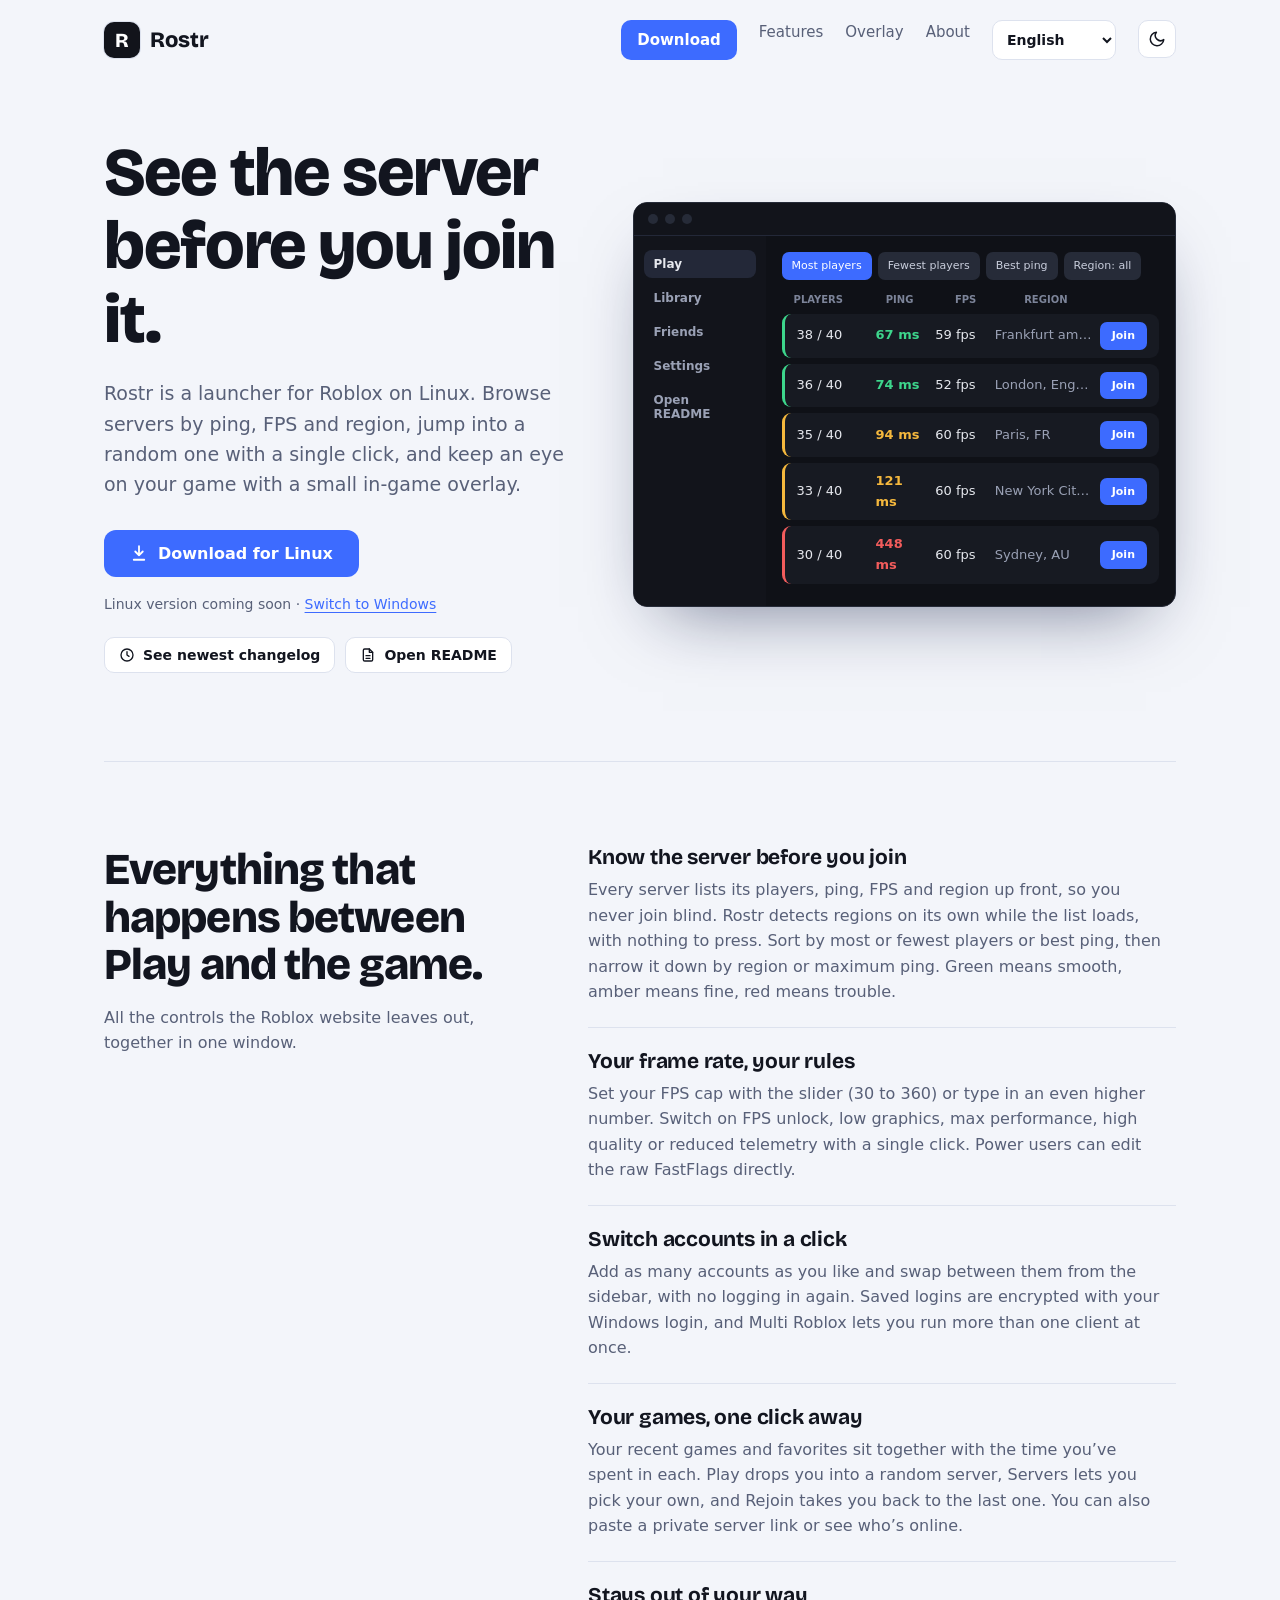
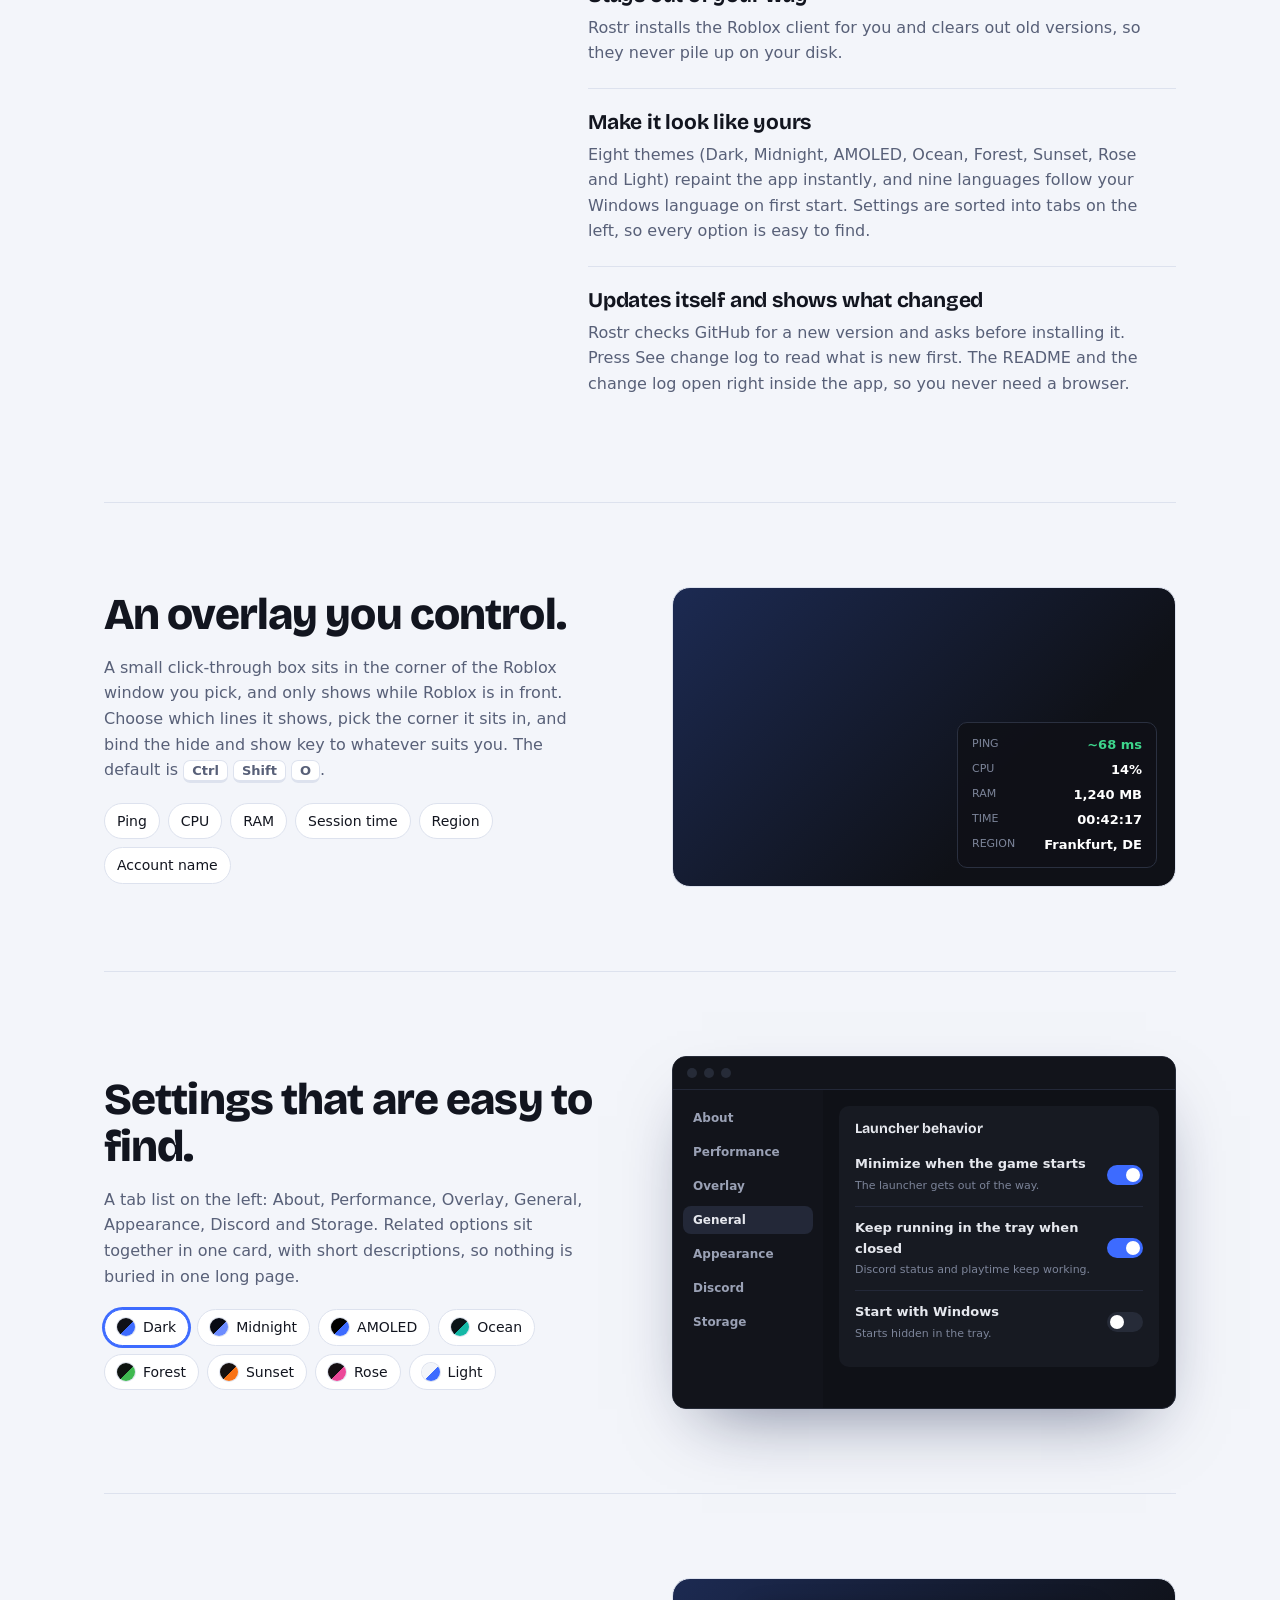
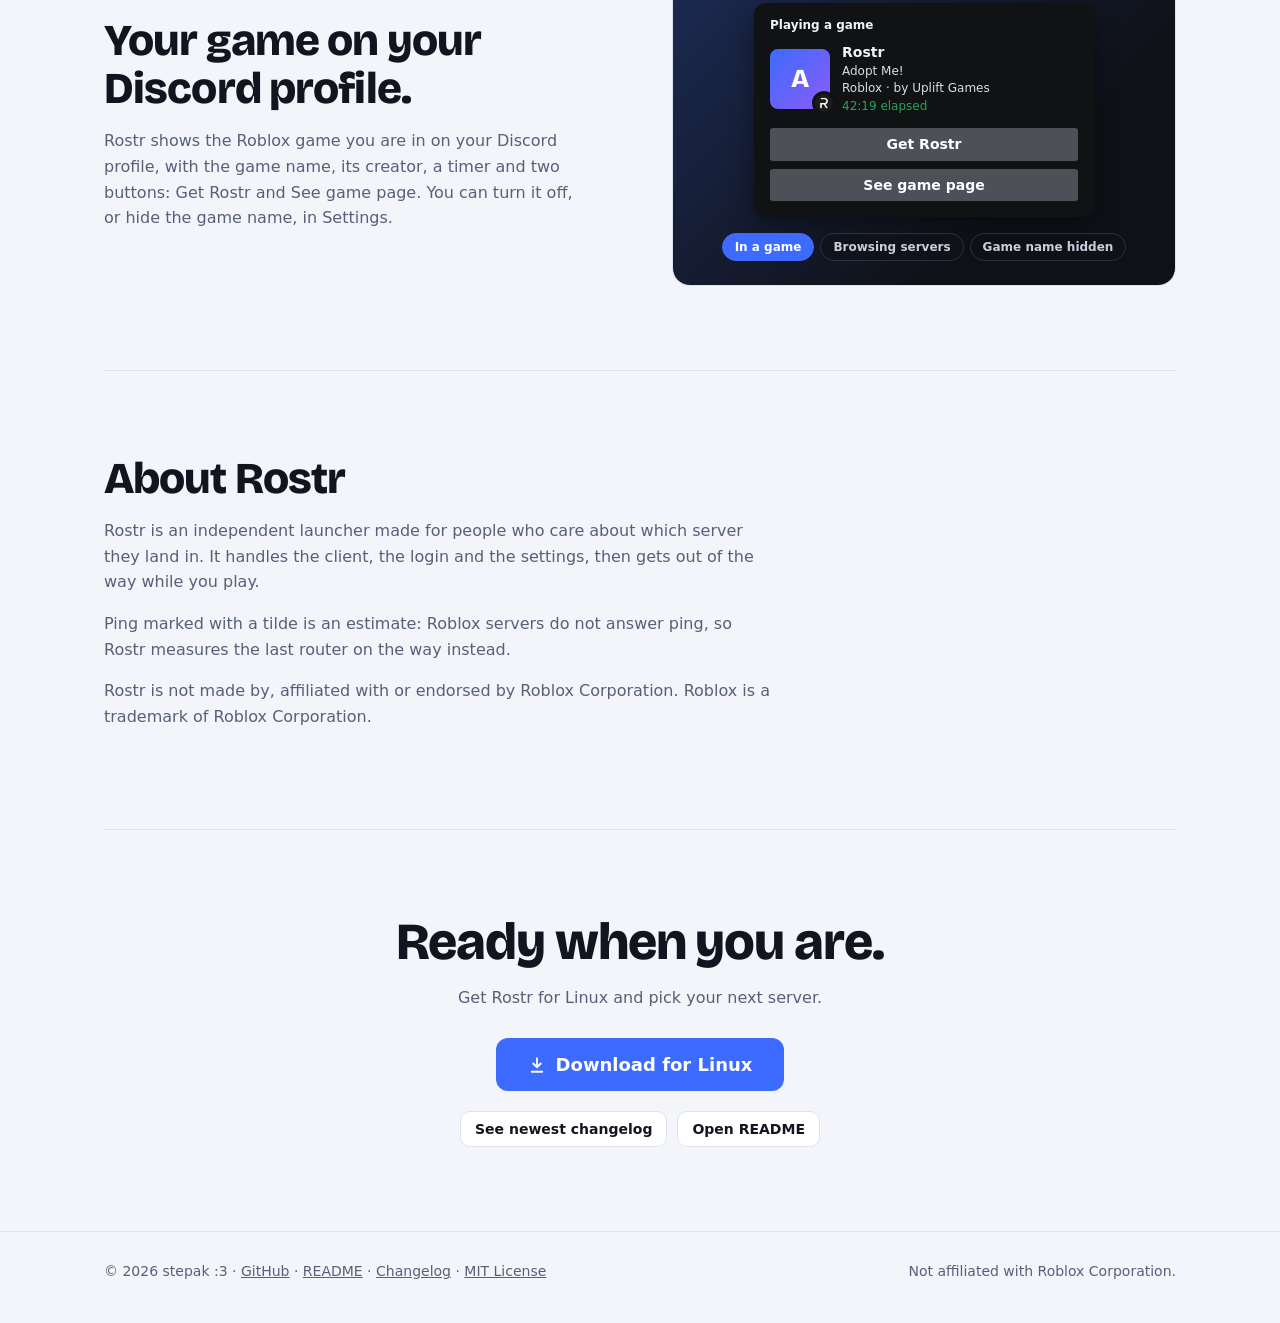
==== commit f7a6f894: "Add files via upload" ====
--- a/index.html
+++ b/index.html
@@ -11,6 +11,7 @@
 <title>Rostr: a Roblox launcher that shows you the server first</title>
 <meta name="description" content="Rostr is a Windows launcher for Roblox with a server browser, auto region detection, an in-game overlay, Discord status, FPS cap and FastFlag presets, themes and self-update.">
 <link rel="stylesheet" href="https://fonts.googleapis.com/css2?family=Bricolage+Grotesque:opsz,wght@12..96,500;12..96,700;12..96,800&display=swap">
+<script>try{var m=localStorage.getItem("rostr-mode");if(m==="light"||m==="dark")document.documentElement.setAttribute("data-mode",m)}catch(e){}</script>
 <style>
 :root{
   --bg:#F3F5FA; --surface:#FFFFFF; --ink:#12151F; --muted:#586078; --line:#DDE2EE;
@@ -23,14 +24,14 @@
   padding-bottom:env(safe-area-inset-bottom,0px);
 }
 @media (prefers-color-scheme:dark){
-  :root:not([data-theme="light"]){
+  :root:not([data-mode="light"]){
     --bg:#0D0F15; --surface:#151822; --ink:#E8EAF2; --muted:#8A92A8; --line:#232838;
     --accent:#5B83FF; --accent-ink:#0B1020; --good:#3DD68C; --warn:#F5B83D; --bad:#F25C5C;
     --ed-bg:#1E1E1E; --ed-head:#303030; --ed-tabs:#262626; --ed-line:#3A3A3A; --ed-gutter:#6F6F6F; --ed-sel:#2C4A8F;
     color-scheme:dark;
   }
 }
-:root[data-theme="dark"]{
+:root[data-mode="dark"]{
   --bg:#0D0F15; --surface:#151822; --ink:#E8EAF2; --muted:#8A92A8; --line:#232838;
   --accent:#5B83FF; --accent-ink:#0B1020; --good:#3DD68C; --warn:#F5B83D; --bad:#F25C5C;
   --ed-bg:#1E1E1E; --ed-head:#303030; --ed-tabs:#262626; --ed-line:#3A3A3A; --ed-gutter:#6F6F6F; --ed-sel:#2C4A8F;
@@ -137,6 +138,18 @@
 @media (prefers-reduced-motion:reduce){html{scroll-behavior:auto}}
 .lang{background:#171A22;color:var(--ink);border:1px solid var(--line);border-radius:10px;padding:8px 10px;font:600 14px var(--body);cursor:pointer}
 @media (max-width:700px){nav{flex-wrap:wrap;gap:10px}}
+
+.lang{background:var(--surface)}
+.mode-btn{appearance:none;cursor:pointer;width:38px;height:38px;border-radius:10px;border:1px solid var(--line);background:var(--surface);color:var(--ink);display:inline-grid;place-items:center;padding:0}
+.mode-btn:hover{border-color:var(--accent)}
+.mode-btn svg{width:18px;height:18px}
+.mode-btn .i-sun{display:none}
+:root[data-mode="dark"] .mode-btn .i-sun{display:block}
+:root[data-mode="dark"] .mode-btn .i-moon{display:none}
+@media (prefers-color-scheme:dark){
+  :root:not([data-mode="light"]) .mode-btn .i-sun{display:block}
+  :root:not([data-mode="light"]) .mode-btn .i-moon{display:none}
+}
 .dc{background:#171A22;border:1px solid var(--line);border-radius:16px;padding:16px;max-width:360px;font-family:var(--body)}
 .dc small{display:block;color:#7C8499;font-size:11px;font-weight:700;letter-spacing:.04em;margin-bottom:10px}
 .dc .row{display:flex;gap:12px}
@@ -289,6 +302,10 @@
       <a href="#overlay" data-i18n="navOv">Overlay</a>
       <a href="#about" data-i18n="navAbout">About</a>
       <select class="lang" id="lang" aria-label="Language"></select>
+      <button type="button" class="mode-btn" id="modebtn" aria-label="Switch to dark mode" title="Switch theme">
+        <svg class="i-moon" viewBox="0 0 24 24" fill="none" stroke="currentColor" stroke-width="2" stroke-linecap="round" stroke-linejoin="round" aria-hidden="true"><path d="M21 12.8A9 9 0 1 1 11.2 3a7 7 0 0 0 9.8 9.8z"/></svg>
+        <svg class="i-sun" viewBox="0 0 24 24" fill="none" stroke="currentColor" stroke-width="2" stroke-linecap="round" stroke-linejoin="round" aria-hidden="true"><circle cx="12" cy="12" r="4"/><path d="M12 2v2M12 20v2M4.9 4.9l1.4 1.4M17.7 17.7l1.4 1.4M2 12h2M20 12h2M4.9 19.1l1.4-1.4M17.7 6.3l1.4-1.4"/></svg>
+      </button>
     </nav>
   </header>
 
@@ -1110,5 +1127,24 @@
   document.getElementById('frefresh').addEventListener('click', load);
 })();
 </script>
+<script>
+(function(){
+  var root=document.documentElement, b=document.getElementById("modebtn"), mq=window.matchMedia("(prefers-color-scheme:dark)");
+  function isDark(){var m=root.getAttribute("data-mode");return m?m==="dark":mq.matches}
+  function sync(){
+    var d=isDark();
+    b.setAttribute("aria-label",d?"Switch to light mode":"Switch to dark mode");
+    b.title=d?"Switch to light mode":"Switch to dark mode";
+    var t=document.querySelector('meta[name="theme-color"]'); if(t)t.setAttribute("content",d?"#0D0F15":"#F3F5FA");
+  }
+  b.addEventListener("click",function(){
+    var m=isDark()?"light":"dark";
+    root.setAttribute("data-mode",m);
+    try{localStorage.setItem("rostr-mode",m)}catch(e){}
+    sync();
+  });
+  sync();
+})();
+</script>
 </body>
 </html>
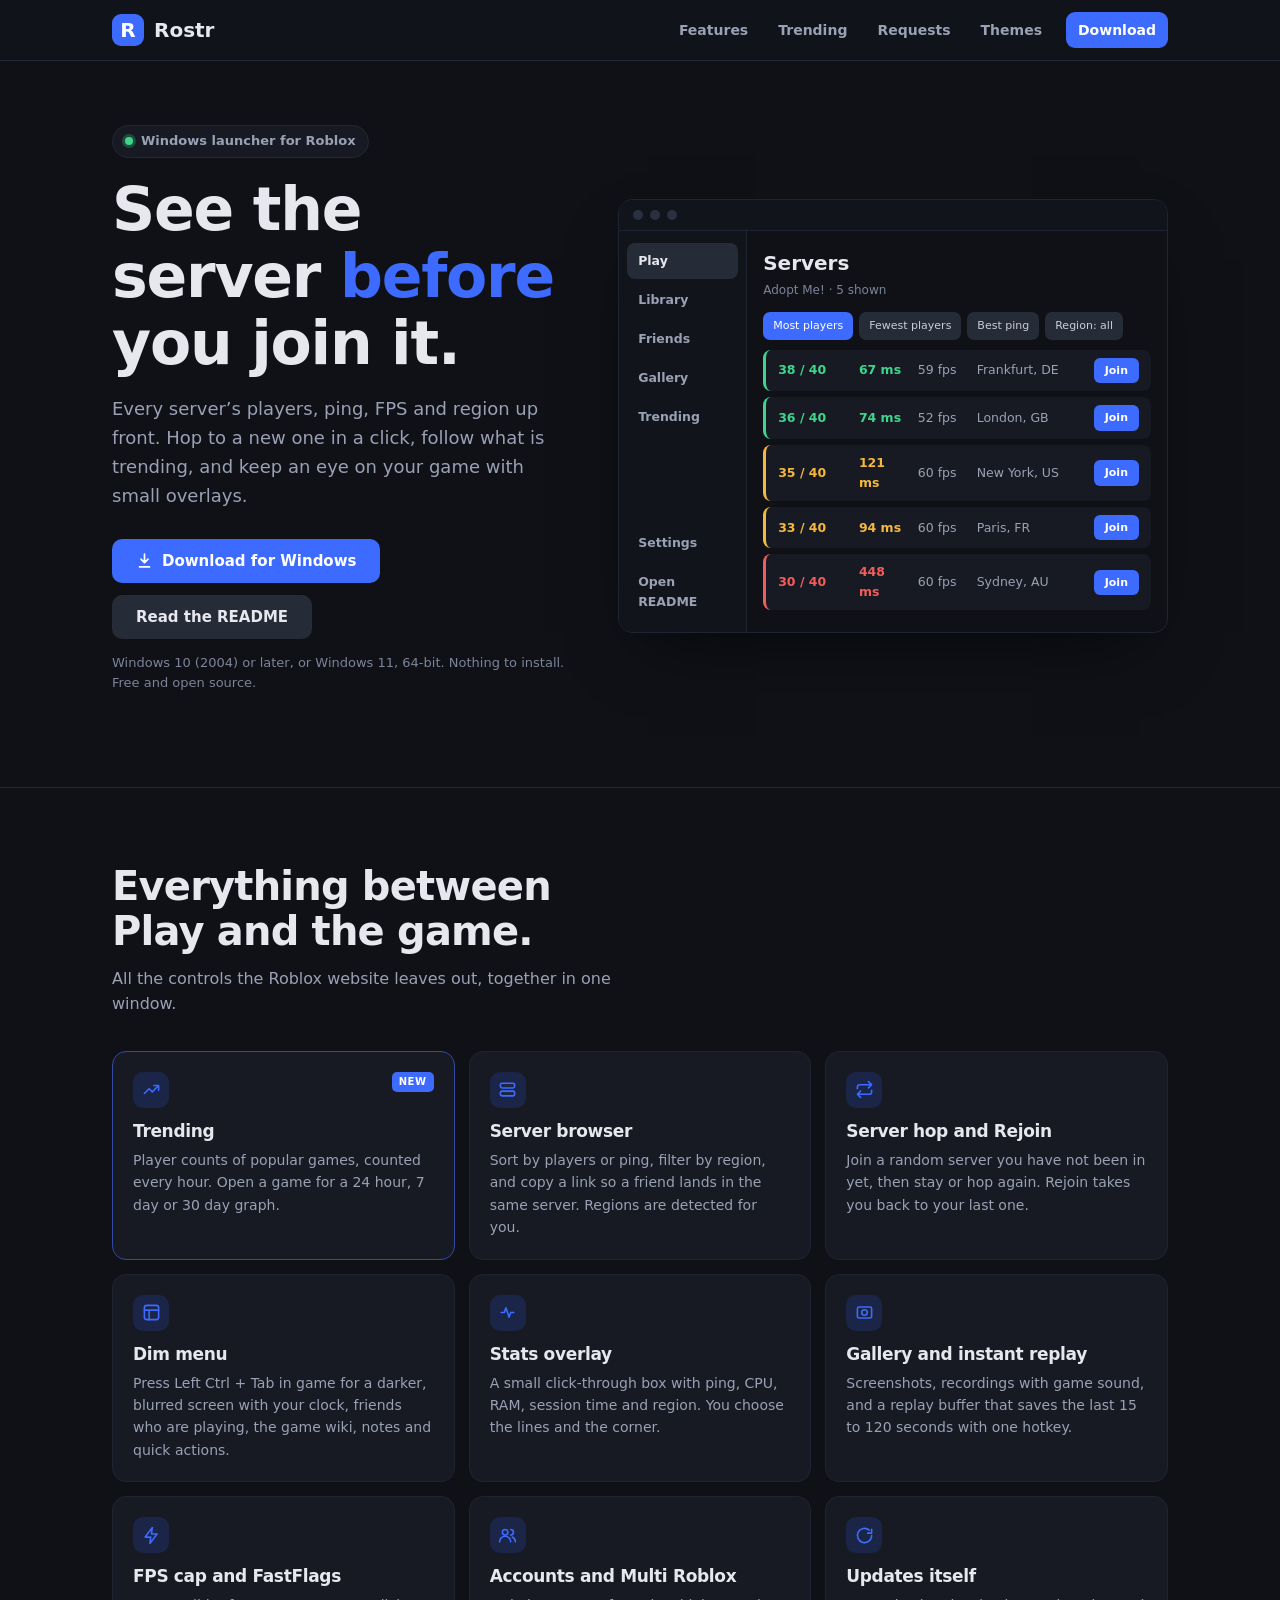
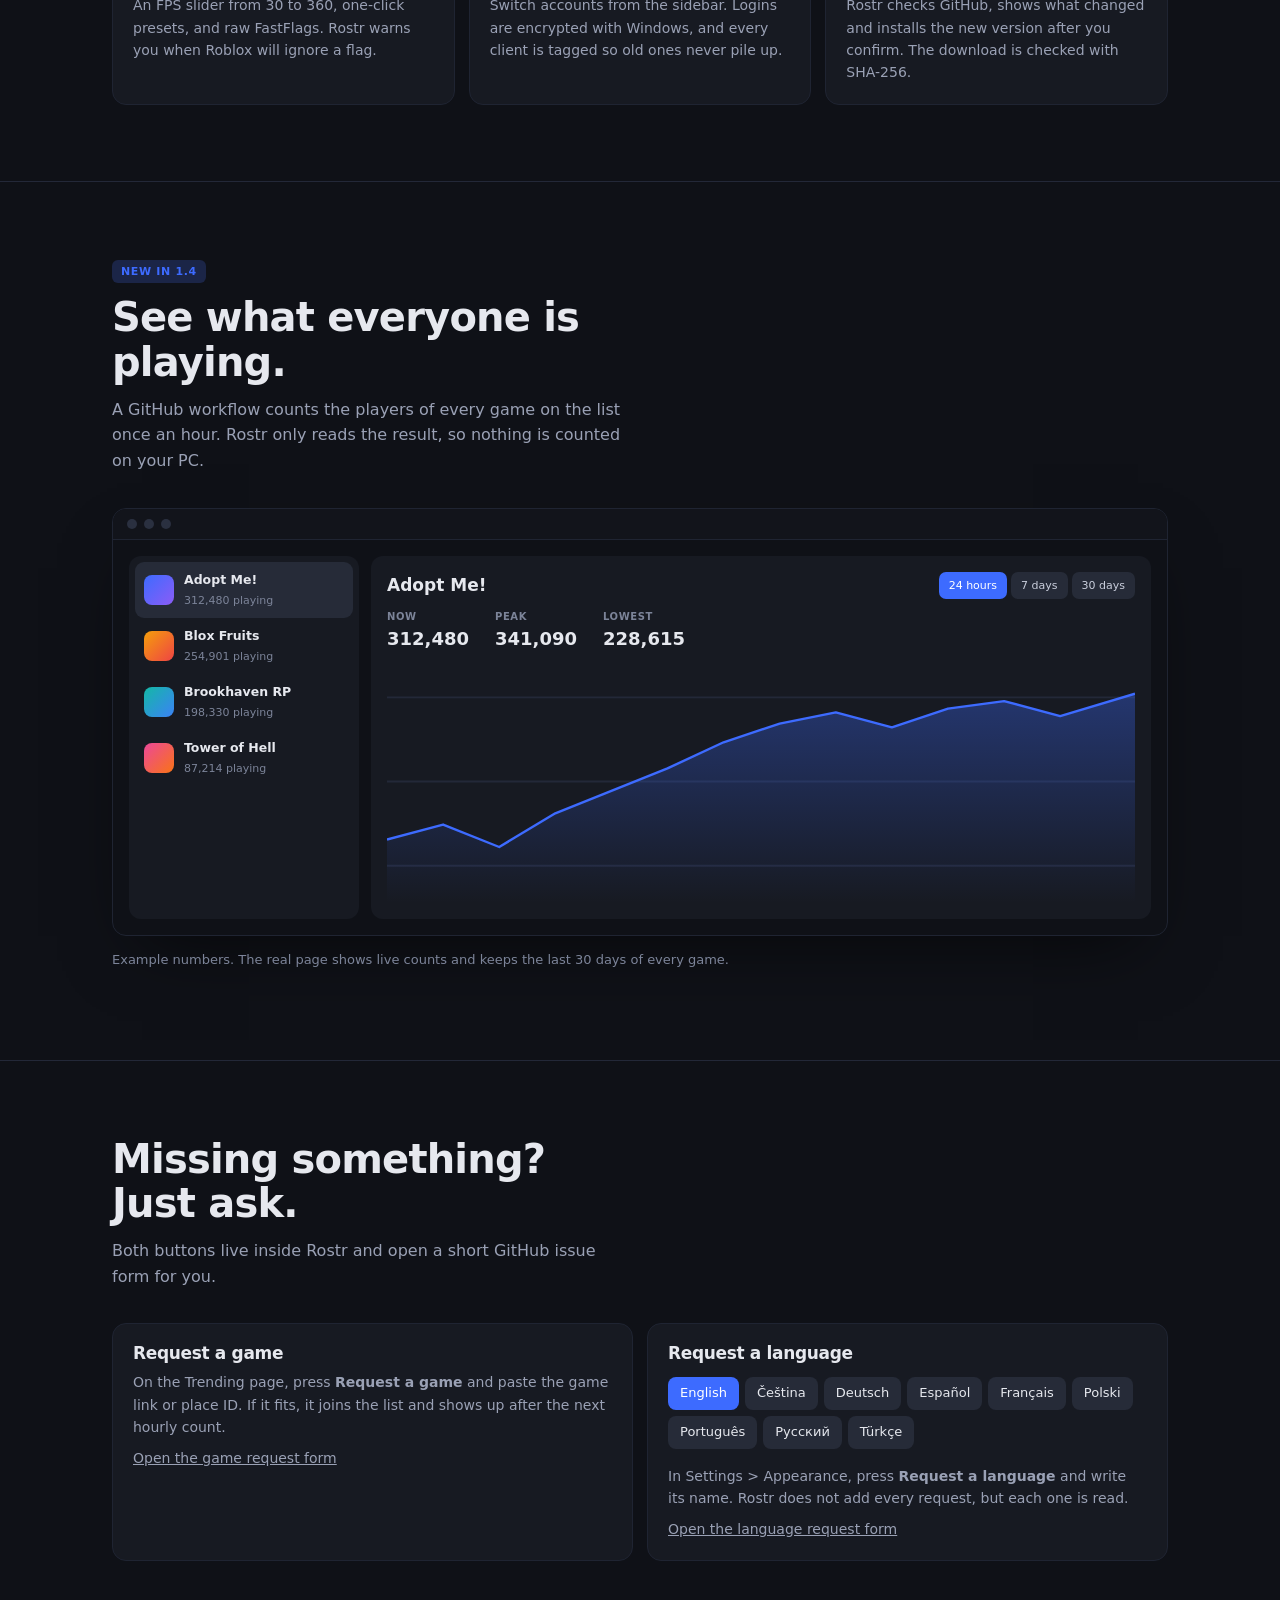
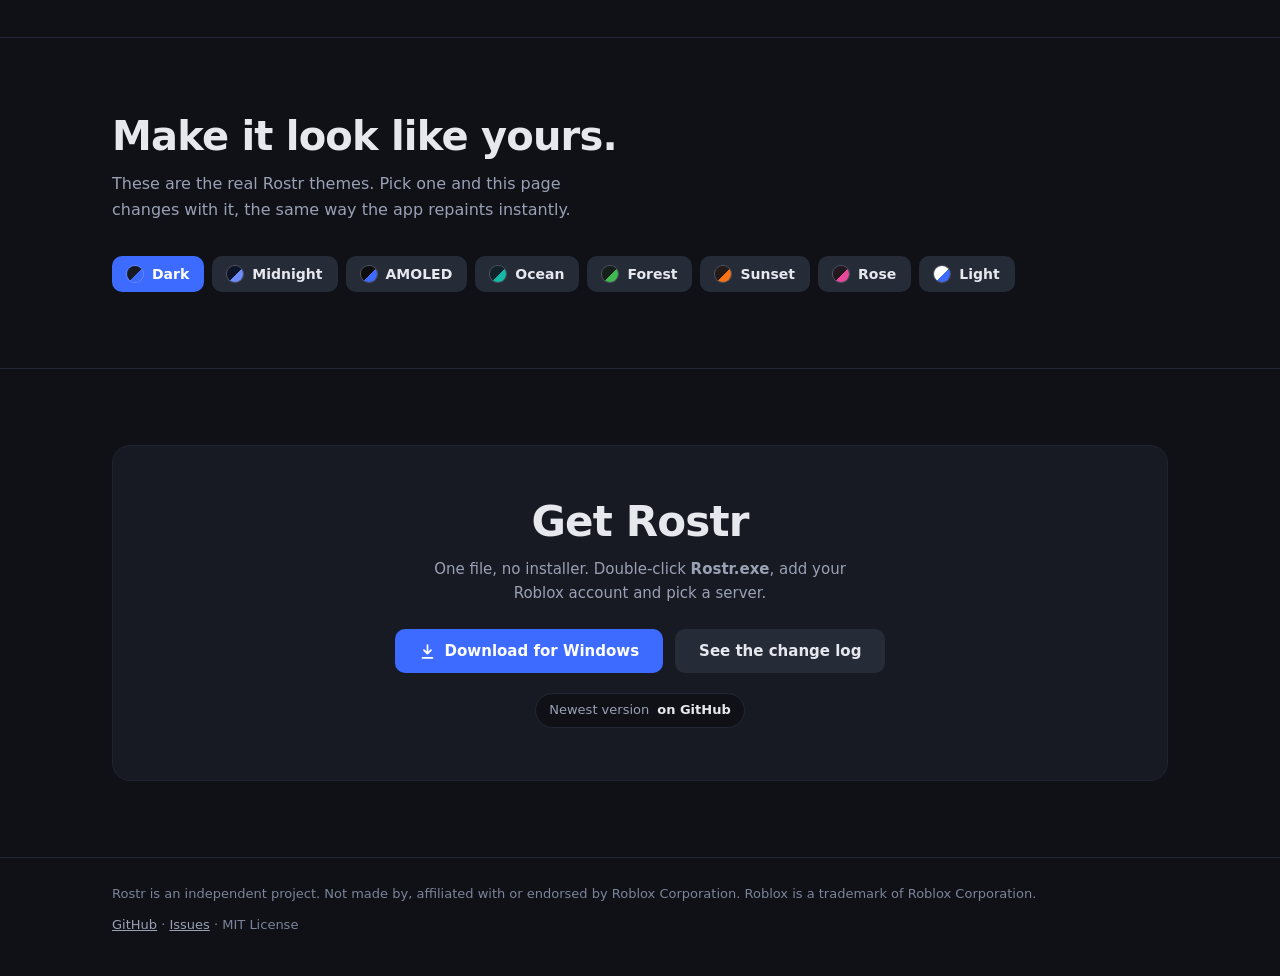
==== commit 0aee8961: "Rostr 1.4.0: Trending, language and game requests, new website" ====
--- a/index.html
+++ b/index.html
@@ -7,1144 +7,328 @@
 <link rel="icon" type="image/png" sizes="32x32" href="favicon-32.png">
 <link rel="icon" type="image/png" sizes="192x192" href="icon-192.png">
 <link rel="apple-touch-icon" href="apple-touch-icon.png">
-<meta name="theme-color" content="#12141B">
-<title>Rostr: a Roblox launcher that shows you the server first</title>
-<meta name="description" content="Rostr is a Windows launcher for Roblox with a server browser, auto region detection, an in-game overlay, Discord status, FPS cap and FastFlag presets, themes and self-update.">
-<link rel="stylesheet" href="https://fonts.googleapis.com/css2?family=Bricolage+Grotesque:opsz,wght@12..96,500;12..96,700;12..96,800&display=swap">
-<script>try{var m=localStorage.getItem("rostr-mode");if(m==="light"||m==="dark")document.documentElement.setAttribute("data-mode",m)}catch(e){}</script>
+<meta name="theme-color" content="#0F1117">
+<title>Rostr: see the server before you join it</title>
+<meta name="description" content="Rostr is a Windows launcher for Roblox. See every server's players, ping, FPS and region before you join, hop to a new one, follow player counts on Trending, and use the dim menu, stats overlay, gallery and Discord status.">
 <style>
+/* Colours are the same ones the app uses (Core/ThemeManager.cs). The theme buttons below swap them live. */
 :root{
-  --bg:#F3F5FA; --surface:#FFFFFF; --ink:#12151F; --muted:#586078; --line:#DDE2EE;
-  --accent:#3D6BFF; --accent-ink:#FFFFFF; --good:#1E9E63; --warn:#B7791F; --bad:#D03C3C;
-  --ed-bg:#FFFFFF; --ed-head:#EBEBEB; --ed-tabs:#F6F5F4; --ed-line:#D8D8DC; --ed-gutter:#9A9996; --ed-sel:#CFE0FF;
-  --display:"Bricolage Grotesque","Segoe UI",system-ui,sans-serif;
-  --body:system-ui,"Segoe UI",Roboto,sans-serif;
-  box-sizing:border-box;
-  padding-top:env(safe-area-inset-top,0px);
-  padding-bottom:env(safe-area-inset-bottom,0px);
-}
-@media (prefers-color-scheme:dark){
-  :root:not([data-mode="light"]){
-    --bg:#0D0F15; --surface:#151822; --ink:#E8EAF2; --muted:#8A92A8; --line:#232838;
-    --accent:#5B83FF; --accent-ink:#0B1020; --good:#3DD68C; --warn:#F5B83D; --bad:#F25C5C;
-    --ed-bg:#1E1E1E; --ed-head:#303030; --ed-tabs:#262626; --ed-line:#3A3A3A; --ed-gutter:#6F6F6F; --ed-sel:#2C4A8F;
-    color-scheme:dark;
-  }
-}
-:root[data-mode="dark"]{
-  --bg:#0D0F15; --surface:#151822; --ink:#E8EAF2; --muted:#8A92A8; --line:#232838;
-  --accent:#5B83FF; --accent-ink:#0B1020; --good:#3DD68C; --warn:#F5B83D; --bad:#F25C5C;
-  --ed-bg:#1E1E1E; --ed-head:#303030; --ed-tabs:#262626; --ed-line:#3A3A3A; --ed-gutter:#6F6F6F; --ed-sel:#2C4A8F;
-  color-scheme:dark;
+  --bg:#0F1117;--bg2:#12141B;--card:#171A22;--edge:#1F2432;--line:#232838;--dim:#262B38;--track:#2A3040;
+  --faint:#5C6377;--muted:#7C8499;--soft:#9AA1B5;--text2:#C9CEDC;--text:#E6E8EE;--accent:#3D6BFF;--accentbg:#1B2547;
+  --good:#3DD68C;--warn:#F5B83D;--bad:#F25C5C;
+  --font:"Segoe UI Variable","Segoe UI",system-ui,-apple-system,Roboto,sans-serif;
+  color-scheme:dark;box-sizing:border-box;
+  padding-top:env(safe-area-inset-top,0px);padding-bottom:env(safe-area-inset-bottom,0px);
 }
 html{scroll-padding-top:env(safe-area-inset-top,0px);scroll-behavior:smooth}
 *,*::before,*::after{box-sizing:inherit}
-body{margin:0;background:var(--bg);color:var(--ink);font:16px/1.6 var(--body);-webkit-font-smoothing:antialiased}
+body{margin:0;background:var(--bg);color:var(--text);font:15px/1.6 var(--font);-webkit-font-smoothing:antialiased;transition:background .25s,color .25s}
 a{color:inherit}
-:focus-visible{outline:3px solid var(--accent);outline-offset:3px;border-radius:6px}
-.wrap{max-width:1120px;margin:0 auto;padding:0 24px}
-h1,h2,h3{font-family:var(--display);line-height:1.08;margin:0;letter-spacing:-.02em}
-
-/* header */
-header{display:flex;align-items:center;gap:24px;padding:20px 0}
-.brand{display:flex;align-items:center;gap:10px;font:800 22px var(--display);text-decoration:none}
-.mark{width:36px;height:36px;border-radius:10px;background:#12141B;color:#fff;display:grid;place-items:center;font:800 20px var(--display);box-shadow:0 0 0 1px var(--line)}
-nav{margin-left:auto;display:flex;gap:22px;font-size:15px}
-nav a{text-decoration:none;color:var(--muted)}
-nav a:hover{color:var(--ink)}
-nav a.nav-dl{background:var(--accent);color:var(--accent-ink);font-weight:700;padding:8px 16px;border-radius:10px}
-nav a.nav-dl:hover{color:var(--accent-ink);filter:brightness(1.08)}
-
-.btn{appearance:none;border:0;cursor:pointer;font:700 16px var(--body);padding:14px 26px;border-radius:12px;background:var(--accent);color:var(--accent-ink);display:inline-flex;align-items:center;gap:10px}
-.btn:hover{filter:brightness(1.08)}
-.btn.small{padding:9px 16px;font-size:14px;border-radius:10px}
-.btn svg{width:18px;height:18px}
+:focus-visible{outline:2px solid var(--accent);outline-offset:3px;border-radius:8px}
+.wrap{max-width:1100px;margin:0 auto;padding:0 22px}
+h1,h2,h3{margin:0;line-height:1.12;letter-spacing:-.02em}
+.muted{color:var(--muted)}
+
+/* top bar, like the app's sidebar header */
+header{position:sticky;top:0;z-index:20;background:color-mix(in srgb,var(--bg2) 88%,transparent);backdrop-filter:blur(10px);-webkit-backdrop-filter:blur(10px);border-bottom:1px solid var(--line)}
+header .wrap{display:flex;align-items:center;gap:22px;height:60px}
+.brand{display:flex;align-items:center;gap:10px;font-weight:700;font-size:20px;text-decoration:none}
+.brand img,.mark{width:32px;height:32px;border-radius:9px}
+.mark{display:grid;place-items:center;background:var(--accent);color:#fff;font-weight:800}
+nav{margin-left:auto;display:flex;align-items:center;gap:6px}
+nav a{padding:7px 12px;border-radius:9px;color:var(--soft);text-decoration:none;font-size:14px;font-weight:600}
+nav a:hover{background:var(--dim);color:var(--text)}
+nav a.dl{background:var(--accent);color:#fff;margin-left:6px}
+nav a.dl:hover{filter:brightness(1.1)}
+
+.btn{display:inline-flex;align-items:center;gap:9px;border:0;cursor:pointer;font:600 15px var(--font);padding:13px 24px;border-radius:10px;background:var(--accent);color:#fff;text-decoration:none}
+.btn:hover{filter:brightness(1.1)}
+.btn.ghost{background:var(--dim);color:var(--text)}
+.btn.ghost:hover{background:var(--track);filter:none}
+.btn svg{width:17px;height:17px}
 
 /* hero */
-.hero{display:grid;grid-template-columns:minmax(0,1fr) minmax(0,1.15fr);gap:56px;align-items:center;padding:56px 0 88px}
-.hero h1{font-size:clamp(40px,5.6vw,68px);font-weight:800}
-.hero p.lead{font-size:19px;color:var(--muted);max-width:30em;margin:22px 0 30px}
-.cta-row{display:flex;flex-wrap:wrap;align-items:center;gap:16px}
-.note{font-size:14px;color:var(--muted)}
-.os-switch{color:var(--accent);text-underline-offset:3px}
-
-/* app mock: always dark, it is a picture of the app */
-.win{background:#0F1117;border:1px solid #262B38;border-radius:14px;overflow:hidden;color:#E6E8EE;box-shadow:0 30px 70px -30px rgba(10,20,60,.55);font-size:13px}
-.win .bar{display:flex;gap:7px;padding:11px 14px;background:#12141B;border-bottom:1px solid #1F2432}
-.win .bar i{width:10px;height:10px;border-radius:50%;background:#2A3040}
-.win .body{display:grid;grid-template-columns:132px 1fr}
-.win .side{background:#12141B;padding:14px 10px;display:flex;flex-direction:column;gap:6px;font-size:12px;color:#9AA1B5}
-.win .side b{padding:7px 10px;border-radius:8px;font-weight:600}
-.win .side b.on{background:#232838;color:#fff}
-.win .main{padding:16px}
-.win .tools{display:flex;gap:6px;flex-wrap:wrap;margin-bottom:12px}
-.chip{padding:5px 10px;border-radius:7px;background:#262B38;font-size:11px;color:#C9CEDC}
-.chip.on{background:#3D6BFF;color:#fff}
-.srv-h,.srv{display:grid;grid-template-columns:1.1fr .8fr .8fr 1.5fr auto;gap:8px;align-items:center}
-.srv-h{font-size:10px;color:#7C8499;padding:0 12px 6px;font-weight:600}
-.srv{background:#171A22;border-radius:9px;padding:8px 12px;margin-bottom:6px;border-left:3px solid var(--c)}
-.srv .p{font-weight:700;color:var(--c)}
-.srv .r{color:#9AA1B5;white-space:nowrap;overflow:hidden;text-overflow:ellipsis}
-.join{background:#3D6BFF;color:#fff;border-radius:7px;padding:5px 12px;font-size:11px;font-weight:600}
+.hero{display:grid;grid-template-columns:minmax(0,5fr) minmax(0,6fr);gap:48px;align-items:center;padding:64px 0 80px}
+.eyebrow{display:inline-flex;align-items:center;gap:8px;font-size:13px;font-weight:600;color:var(--soft);background:var(--card);border:1px solid var(--line);padding:5px 12px;border-radius:999px}
+.eyebrow i{width:8px;height:8px;border-radius:50%;background:var(--good);box-shadow:0 0 0 3px color-mix(in srgb,var(--good) 25%,transparent)}
+.hero h1{font-size:clamp(38px,5.4vw,60px);font-weight:800;margin:18px 0 0}
+.hero h1 em{font-style:normal;color:var(--accent)}
+.lead{font-size:18px;color:var(--soft);margin:18px 0 28px;max-width:28em}
+.row{display:flex;flex-wrap:wrap;gap:12px;align-items:center}
+.small{font-size:13px;color:var(--muted);margin-top:14px}
+
+/* the app window picture */
+.win{background:var(--bg);border:1px solid var(--edge);border-radius:14px;overflow:hidden;box-shadow:0 30px 70px -30px #000a;font-size:12.5px}
+.bar{display:flex;gap:7px;padding:10px 14px;background:var(--bg2);border-bottom:1px solid var(--edge)}
+.bar i{width:10px;height:10px;border-radius:50%;background:var(--track)}
+.app{display:grid;grid-template-columns:128px 1fr}
+.side{background:var(--bg2);padding:12px 8px;display:flex;flex-direction:column;gap:3px;border-right:1px solid var(--edge)}
+.side b{padding:8px 11px;border-radius:8px;font-weight:600;color:var(--soft)}
+.side b.on{background:var(--dim);color:var(--text)}
+.side .gap{flex:1;min-height:30px}
+.main{padding:16px}
+.main h4{margin:0;font-size:20px}
+.main p{margin:2px 0 12px;color:var(--muted);font-size:12px}
+.chips{display:flex;gap:6px;flex-wrap:wrap;margin-bottom:10px}
+.chip{padding:5px 10px;border-radius:7px;background:var(--dim);color:var(--text2);font-size:11px}
+.chip.on{background:var(--accent);color:#fff}
+.srv{display:grid;grid-template-columns:1fr .7fr .7fr 1.5fr auto;gap:8px;align-items:center;background:var(--card);border-left:3px solid var(--c);border-radius:8px;padding:8px 12px;margin-bottom:6px}
+.srv b{color:var(--c)}
+.srv span{color:var(--soft);white-space:nowrap;overflow:hidden;text-overflow:ellipsis}
+.srv u{text-decoration:none;background:var(--accent);color:#fff;border-radius:6px;padding:4px 11px;font-size:11px;font-weight:600}
 
 /* sections */
-section{padding:84px 0;border-top:1px solid var(--line)}
-.split{display:grid;grid-template-columns:minmax(0,5fr) minmax(0,7fr);gap:64px;align-items:start}
-.split h2{font-size:clamp(30px,3.6vw,44px);font-weight:800;position:sticky;top:24px}
-.split .intro{color:var(--muted);margin:16px 0 0;max-width:24em}
-.item{padding:22px 0;border-bottom:1px solid var(--line)}
-.item:first-child{padding-top:0}
-.item:last-child{border-bottom:0}
-.item h3{font-size:21px;font-weight:700;letter-spacing:-.01em}
-.item p{margin:8px 0 0;color:var(--muted);max-width:36em}
-
-/* overlay */
-.ov{display:grid;grid-template-columns:minmax(0,1fr) minmax(0,1fr);gap:64px;align-items:center}
-.ov h2{font-size:clamp(30px,3.6vw,44px);font-weight:800}
-.ov p{color:var(--muted);max-width:30em}
-kbd{font:600 13px var(--body);background:var(--surface);border:1px solid var(--line);border-bottom-width:3px;border-radius:7px;padding:2px 8px}
-.stage{background:linear-gradient(135deg,#1c2a52,#0f1117 70%);border-radius:18px;min-height:300px;position:relative;border:1px solid var(--line)}
-.ovbox{position:absolute;right:18px;bottom:18px;background:rgba(15,17,23,.88);border:1px solid #2A3040;border-radius:10px;padding:10px 14px;min-width:200px;color:#fff;font-size:13px}
-.ovbox div{display:flex;justify-content:space-between;gap:24px;padding:2px 0}
-.ovbox span{color:#7C8499;font-size:11px}
-.ovbox b{font-weight:600}
-.toggles{list-style:none;padding:0;margin:20px 0 0;display:flex;flex-wrap:wrap;gap:8px}
-.toggles li{padding:6px 12px;border-radius:999px;background:var(--surface);border:1px solid var(--line);font-size:14px}
+section{padding:76px 0;border-top:1px solid var(--line)}
+.head{max-width:34em;margin-bottom:34px}
+.head h2{font-size:clamp(28px,3.4vw,40px);font-weight:800}
+.head p{color:var(--soft);margin:12px 0 0;font-size:16px}
+.tag{display:inline-block;font-size:11px;font-weight:700;letter-spacing:.06em;color:var(--accent);background:var(--accentbg);padding:3px 9px;border-radius:6px;margin-bottom:12px}
+.grid{display:grid;grid-template-columns:repeat(3,minmax(0,1fr));gap:14px}
+.card{background:var(--card);border:1px solid var(--edge);border-radius:14px;padding:20px}
+.card h3{font-size:17px;font-weight:700}
+.card p{margin:8px 0 0;color:var(--soft);font-size:14px}
+.card .ic{width:36px;height:36px;border-radius:10px;background:var(--accentbg);color:var(--accent);display:grid;place-items:center;margin-bottom:14px}
+.ic svg{width:19px;height:19px}
+.card.new{border-color:color-mix(in srgb,var(--accent) 55%,var(--edge))}
+.card .new-b{float:right;font-size:10px;font-weight:700;letter-spacing:.06em;background:var(--accent);color:#fff;padding:2px 7px;border-radius:5px}
+
+/* trending picture */
+.tr{display:grid;grid-template-columns:230px 1fr;gap:12px}
+.games{background:var(--card);border-radius:12px;padding:6px}
+.g{display:flex;align-items:center;gap:10px;padding:8px 9px;border-radius:9px}
+.g.on{background:var(--dim)}
+.g i{width:30px;height:30px;border-radius:8px;flex:none;background:linear-gradient(135deg,var(--a),var(--b))}
+.g b{display:block;font-size:12.5px;white-space:nowrap;overflow:hidden;text-overflow:ellipsis}
+.g span{font-size:11px;color:var(--muted)}
+.graph{background:var(--card);border-radius:12px;padding:16px}
+.graph h4{margin:0;font-size:17px}
+.stats{display:flex;gap:26px;margin:10px 0 6px}
+.stats small{display:block;font-size:10px;color:var(--muted);font-weight:700;letter-spacing:.06em}
+.stats b{font-size:18px}
+.graph svg{width:100%;height:auto;display:block}
+.graph .rng{display:flex;gap:4px;float:right}
+
+/* requests */
+.two{display:grid;grid-template-columns:repeat(2,minmax(0,1fr));gap:14px}
+.langs{display:flex;flex-wrap:wrap;gap:6px;margin:14px 0 16px}
+.langs span{padding:6px 12px;border-radius:8px;background:var(--dim);font-size:13px}
+.langs span.on{background:var(--accent);color:#fff}
+
+/* themes */
+.themes{display:flex;flex-wrap:wrap;gap:8px}
+.themes button{appearance:none;cursor:pointer;display:inline-flex;align-items:center;gap:9px;font:600 14px var(--font);color:var(--text);background:var(--dim);border:1px solid transparent;padding:9px 14px;border-radius:10px}
+.themes button:hover{background:var(--track)}
+.themes button[aria-pressed="true"]{background:var(--accent);color:#fff}
+.themes i{width:16px;height:16px;border-radius:50%;background:linear-gradient(135deg,var(--s1) 55%,var(--s2) 55%);box-shadow:0 0 0 1px #fff3}
 
 /* download */
-.dl{text-align:center}
-.dl h2{font-size:clamp(32px,4.2vw,52px);font-weight:800}
-.dl p{color:var(--muted);margin:14px auto 28px;max-width:28em}
-.dl .btn{font-size:18px;padding:16px 32px}
-
-.about{max-width:42em}
-.about p{color:var(--muted)}
-footer{border-top:1px solid var(--line);padding:28px 0 40px;font-size:14px;color:var(--muted)}
-footer .wrap{display:flex;flex-wrap:wrap;gap:12px 32px;justify-content:space-between}
-
-@media (max-width:860px){
-  nav a:not(.nav-dl){display:none}
-  header{justify-content:space-between}
-  .hero,.split,.ov{grid-template-columns:minmax(0,1fr);gap:36px}
-  .hero{padding:32px 0 60px}
-  .split h2{position:static}
-  section{padding:60px 0}
-  .win .body{grid-template-columns:1fr}
-  .win .side{display:none}
+.dlbox{text-align:center;background:var(--card);border:1px solid var(--edge);border-radius:18px;padding:52px 24px}
+.dlbox h2{font-size:clamp(28px,3.6vw,42px);font-weight:800}
+.dlbox p{color:var(--soft);margin:12px auto 24px;max-width:30em}
+.dlbox .row{justify-content:center}
+.pill{display:inline-flex;gap:8px;align-items:center;font-size:13px;color:var(--soft);background:var(--bg);border:1px solid var(--line);padding:6px 13px;border-radius:999px;margin-top:20px}
+.pill b{color:var(--text)}
+footer{border-top:1px solid var(--line);padding:26px 0 40px;color:var(--muted);font-size:13px}
+footer .wrap{display:flex;flex-wrap:wrap;gap:10px 28px;justify-content:space-between}
+footer a{color:var(--soft)}
+
+@media (max-width:900px){
+  .hero{grid-template-columns:minmax(0,1fr);gap:36px;padding:40px 0 56px}
+  .grid{grid-template-columns:repeat(2,minmax(0,1fr))}
+  .tr,.two{grid-template-columns:minmax(0,1fr)}
 }
-@media (max-width:520px){
-  .srv-h,.srv{grid-template-columns:1fr .9fr .9fr 1.4fr auto}
+@media (max-width:620px){
+  nav a:not(.dl){display:none}
+  .grid{grid-template-columns:minmax(0,1fr)}
+  .app{grid-template-columns:minmax(0,1fr)}.side{display:none}
+  section{padding:56px 0}
 }
-@media (prefers-reduced-motion:reduce){html{scroll-behavior:auto}}
-.lang{background:#171A22;color:var(--ink);border:1px solid var(--line);border-radius:10px;padding:8px 10px;font:600 14px var(--body);cursor:pointer}
-@media (max-width:700px){nav{flex-wrap:wrap;gap:10px}}
-
-.lang{background:var(--surface)}
-.mode-btn{appearance:none;cursor:pointer;width:38px;height:38px;border-radius:10px;border:1px solid var(--line);background:var(--surface);color:var(--ink);display:inline-grid;place-items:center;padding:0}
-.mode-btn:hover{border-color:var(--accent)}
-.mode-btn svg{width:18px;height:18px}
-.mode-btn .i-sun{display:none}
-:root[data-mode="dark"] .mode-btn .i-sun{display:block}
-:root[data-mode="dark"] .mode-btn .i-moon{display:none}
-@media (prefers-color-scheme:dark){
-  :root:not([data-mode="light"]) .mode-btn .i-sun{display:block}
-  :root:not([data-mode="light"]) .mode-btn .i-moon{display:none}
-}
-.dc{background:#171A22;border:1px solid var(--line);border-radius:16px;padding:16px;max-width:360px;font-family:var(--body)}
-.dc small{display:block;color:#7C8499;font-size:11px;font-weight:700;letter-spacing:.04em;margin-bottom:10px}
-.dc .row{display:flex;gap:12px}
-.dc .art{width:64px;height:64px;border-radius:10px;background:linear-gradient(135deg,#3D6BFF,#8B5CF6);display:grid;place-items:center;font:800 28px var(--display);color:#fff;flex:none;position:relative}
-.dc .art i{position:absolute;right:-5px;bottom:-5px;width:22px;height:22px;border-radius:50%;background:#0F1117;border:3px solid #171A22;display:grid;place-items:center;font:800 11px var(--display);color:#3D6BFF;font-style:normal}
-.dc b{display:block;font-size:14px}.dc span{display:block;font-size:13px;color:#C9CEDC;margin-top:2px}
-.dc .t{color:#3DD68C}
-.dc .bt{display:grid;gap:6px;margin-top:12px}.dc .bt em{font-style:normal;text-align:center;font-weight:600;font-size:13px;background:#262B38;border-radius:8px;padding:7px}
-
-/* newest version + the two buttons */
-.rel{display:flex;flex-wrap:wrap;align-items:center;gap:10px;margin-top:22px}
-.dl .rel{justify-content:center;margin-top:20px}
-.pill{display:inline-flex;align-items:center;gap:8px;font-size:14px;color:var(--muted);padding:7px 13px;border:1px solid var(--line);border-radius:999px;background:var(--surface)}
-.pill[hidden]{display:none}
-.pill b{color:var(--ink);font-weight:700}
-.pill .dot{width:8px;height:8px;border-radius:50%;background:var(--good);box-shadow:0 0 0 3px color-mix(in srgb,var(--good) 25%,transparent)}
-.gbtn{display:inline-flex;align-items:center;gap:8px;text-decoration:none;font:600 14px var(--body);padding:9px 14px;border-radius:10px;border:1px solid var(--line);background:var(--surface);color:var(--ink);cursor:pointer}
-.gbtn:hover{border-color:var(--accent)}
-.gbtn svg{width:16px;height:16px;flex:none}
-
-/* settings mock + themes */
-.win.set .body{grid-template-columns:150px 1fr}
-.win .card{background:#171A22;border-radius:10px;padding:14px 16px}
-.win .card h4{margin:0 0 6px;font:700 14px var(--display)}
-.win .row2{display:flex;align-items:center;justify-content:space-between;gap:16px;padding:11px 0;border-top:1px solid #232838}
-.win .row2:first-of-type{border-top:0}
-.win .row2 b{display:block;font-size:13px;font-weight:600}
-.win .row2 span{display:block;font-size:11px;color:#7C8499;margin-top:2px}
-.sw{flex:none;width:36px;height:20px;border-radius:999px;background:#2A3040;position:relative}
-.sw::after{content:"";position:absolute;left:3px;top:3px;width:14px;height:14px;border-radius:50%;background:#fff}
-.sw.on{background:#3D6BFF}.sw.on::after{left:19px}
-.swatches li{display:flex;align-items:center;gap:8px}
-.swatches i{width:18px;height:18px;border-radius:50%;background:linear-gradient(135deg,var(--b) 55%,var(--a) 55%);box-shadow:0 0 0 1px var(--line)}
-@media (max-width:860px){.win.set .side{display:flex}.win.set .body{grid-template-columns:108px 1fr}}
-
-/* README / change log window (looks like a Linux text editor) */
-.ed-backdrop{position:fixed;inset:0;z-index:50;display:grid;place-items:center;background:rgba(8,10,16,.55);backdrop-filter:blur(3px);-webkit-backdrop-filter:blur(3px);
-  padding:max(16px,env(safe-area-inset-top,0px)) max(16px,env(safe-area-inset-right,0px)) max(16px,env(safe-area-inset-bottom,0px)) max(16px,env(safe-area-inset-left,0px))}
-.ed-backdrop[hidden]{display:none}
-.ed-win{width:min(940px,100%);height:min(82vh,760px);display:flex;flex-direction:column;background:var(--ed-bg);color:var(--ink);border-radius:14px;overflow:hidden;
-  border:1px solid var(--ed-line);box-shadow:0 40px 90px -20px rgba(0,0,0,.6)}
-.ed-head{display:grid;grid-template-columns:1fr auto 1fr;align-items:center;padding:8px 10px;background:var(--ed-head);border-bottom:1px solid var(--ed-line)}
-.ed-title{text-align:center;line-height:1.2}
-.ed-title b{display:block;font:700 14px var(--body)}
-.ed-title span{display:block;font-size:11px;color:var(--muted)}
-.ed-close{justify-self:end;width:28px;height:28px;border-radius:50%;border:0;cursor:pointer;background:color-mix(in srgb,var(--ink) 10%,transparent);color:var(--ink);font:400 18px/1 var(--body);display:grid;place-items:center}
-.ed-close:hover{background:color-mix(in srgb,var(--ink) 20%,transparent)}
-.ed-tabs{display:flex;gap:2px;padding:6px 8px 0;background:var(--ed-tabs);border-bottom:1px solid var(--ed-line)}
-.ed-tab{appearance:none;border:0;cursor:pointer;font:600 13px var(--body);color:var(--muted);background:transparent;padding:8px 16px;border-radius:8px 8px 0 0;display:inline-flex;align-items:center;gap:8px}
-.ed-tab:hover{color:var(--ink)}
-.ed-tab[aria-selected="true"]{background:var(--ed-bg);color:var(--ink);box-shadow:inset 0 2px 0 var(--accent)}
-.ed-tab svg{width:14px;height:14px}
-.ed-code{flex:1;overflow:auto;margin:0;padding:10px 0;background:var(--ed-bg);font:13.5px/1.65 "JetBrains Mono","Cascadia Mono",Consolas,"DejaVu Sans Mono",Menlo,monospace;tab-size:4;outline:0}
-.ed-code .l{display:flex}
-.ed-code .l:hover{background:color-mix(in srgb,var(--ink) 5%,transparent)}
-.ed-code .n{flex:none;width:3.6em;padding-right:1.1em;text-align:right;color:var(--ed-gutter);user-select:none;-webkit-user-select:none}
-.ed-code .t{flex:1;min-width:0;padding-right:20px;white-space:pre-wrap;overflow-wrap:anywhere;min-height:1.65em}
-.ed-code .h{color:var(--accent);font-weight:700}
-.ed-code .m{color:var(--warn);font-weight:700}
-.ed-code .b{font-weight:700}
-.ed-code .c{color:var(--good)}
-.ed-code .q{color:var(--muted);font-style:italic}
-.ed-code a.u{color:var(--accent);text-decoration:underline;text-underline-offset:2px}
-.ed-code ::selection{background:var(--ed-sel)}
-.ed-code .msg{padding:18px 24px;color:var(--muted);font-family:var(--body);font-size:14px}
-.ed-mode{margin-left:auto;display:flex;align-self:center;padding:0 4px 6px}
-.ed-mode button{appearance:none;cursor:pointer;font:600 12px var(--body);color:var(--muted);background:transparent;border:1px solid var(--ed-line);padding:4px 12px}
-.ed-mode button+button{margin-left:-1px}
-.ed-mode button:first-child{border-radius:7px 0 0 7px}
-.ed-mode button:last-child{border-radius:0 7px 7px 0}
-.ed-mode button:hover{color:var(--ink)}
-.ed-mode button[aria-pressed="true"]{background:var(--accent);border-color:var(--accent);color:var(--accent-ink);position:relative}
-/* Preview: the Markdown shown as a real page */
-.ed-code.pv{padding:0;font:15px/1.65 var(--body)}
-.md{max-width:800px;padding:22px 30px 44px;overflow-wrap:anywhere}
-.md>:first-child{margin-top:0}
-.md h1,.md h2,.md h3,.md h4,.md h5,.md h6{font-family:var(--display);line-height:1.2;margin:1.5em 0 .5em;letter-spacing:-.01em}
-.md h1{font-size:30px;padding-bottom:.3em;border-bottom:1px solid var(--ed-line)}
-.md h2{font-size:23px;padding-bottom:.25em;border-bottom:1px solid var(--ed-line)}
-.md h3{font-size:18px}.md h4{font-size:16px}.md h5,.md h6{font-size:14px;color:var(--muted)}
-.md p{margin:0 0 1em}
-.md ul,.md ol{margin:0 0 1em;padding-left:1.6em}.md li{margin:.28em 0}.md li>ul,.md li>ol{margin:.28em 0 0}
-.md a{color:var(--accent);text-underline-offset:2px}
-.md code{font:.88em "JetBrains Mono","Cascadia Mono",Consolas,"DejaVu Sans Mono",Menlo,monospace;background:color-mix(in srgb,var(--ink) 9%,transparent);padding:.15em .4em;border-radius:5px}
-.md pre{margin:0 0 1em;padding:12px 14px;overflow:auto;background:color-mix(in srgb,var(--ink) 7%,transparent);border-radius:8px;line-height:1.5}
-.md pre code{background:none;padding:0;font-size:13px}
-.md blockquote{margin:0 0 1em;padding:.1em 1em;border-left:4px solid var(--accent);background:color-mix(in srgb,var(--accent) 7%,transparent);border-radius:0 8px 8px 0;color:var(--muted)}
-.md blockquote p:last-child{margin-bottom:.6em}.md blockquote p:first-child{margin-top:.6em}
-.md hr{border:0;border-top:1px solid var(--ed-line);margin:1.6em 0}
-.md table{border-collapse:collapse;margin:0 0 1em;display:block;overflow:auto}
-.md th,.md td{border:1px solid var(--ed-line);padding:6px 12px;text-align:left}
-.md th{background:color-mix(in srgb,var(--ink) 6%,transparent)}
-.ed-status{display:flex;flex-wrap:wrap;gap:6px 22px;align-items:center;padding:6px 14px;background:var(--ed-head);border-top:1px solid var(--ed-line);font-size:12px;color:var(--muted)}
-.ed-status a{margin-left:auto;color:var(--accent);text-decoration:none;font-weight:600}
-.ed-status a:hover{text-decoration:underline}
-@media (prefers-reduced-motion:no-preference){.ed-backdrop:not([hidden]) .ed-win{animation:edIn .16s ease-out}@keyframes edIn{from{opacity:0;transform:translateY(8px) scale(.985)}to{opacity:1;transform:none}}}
-@media (max-width:640px){.ed-backdrop{padding:0}.ed-win{height:100%;border-radius:0;border:0}.ed-code{font-size:12.5px}.ed-code.pv{font-size:15px}.md{padding:18px 18px 36px}.ed-code .n{width:2.8em;padding-right:.7em}.ed-status a{margin-left:0}.ed-tabs{flex-wrap:wrap}.ed-tab{padding:8px 10px}}
-
-/* interactive mocks: every colour comes from --w* so a theme can repaint them */
-.win{--wbg:#0F1117;--wbg2:#12141B;--wcard:#171A22;--wline:#232838;--wdim:#262B38;--wmuted:#7C8499;--wsoft:#9AA1B5;--wtext2:#C9CEDC;--wtext:#E6E8EE;--wacc:#3D6BFF;--wai:#fff;background:var(--wbg);border-color:var(--wdim);color:var(--wtext);transition:background .2s,color .2s}
-.win .bar,.win .side{background:var(--wbg2)}.win .bar{border-color:var(--wline)}.win .bar i{background:var(--wdim)}
-.win .side{color:var(--wsoft)}.win .side b,.win .side button{padding:7px 10px;border-radius:8px;font:600 12px var(--body);text-align:left;border:0;background:transparent;color:inherit}
-.win .side button{cursor:pointer}.win .side button:hover:not(.on){color:var(--wtext)}.win .side b[aria-disabled]{cursor:default}
-.win .side b.on,.win .side button.on{background:var(--wline);color:var(--wtext)}
-.win .chip{background:var(--wdim);color:var(--wtext2)}.win .chip.on{background:var(--wacc);color:var(--wai)}
-.win .srv,.win .card{background:var(--wcard)}.win .srv-h,.win .row2 span{color:var(--wmuted)}.win .srv .r{color:var(--wsoft)}
-.win .join{background:var(--wacc);color:var(--wai)}.win .row2{border-color:var(--wline)}
-.win .sw{background:var(--wdim);cursor:pointer}.win .sw.on{background:var(--wacc)}
-.win .main{min-height:318px}.pg[hidden]{display:none}
-.pgh{font:700 17px var(--display);margin:0 0 3px}.pgs{font-size:11px;color:var(--wmuted);margin:0 0 10px}
-.stats{display:grid;grid-template-columns:repeat(3,auto);justify-content:start;gap:4px 26px;background:var(--wcard);border-radius:10px;padding:10px 14px;margin-bottom:12px}
-.stats small,.cap{font-size:9.5px;font-weight:600;color:var(--wmuted);letter-spacing:.03em}.stats b{font-size:14px}
-.cols{display:grid;grid-template-columns:repeat(auto-fit,minmax(185px,1fr));gap:12px}.cap{display:block;margin:0 0 6px 2px}
-.lc,.fc{background:var(--wcard);border-radius:10px;padding:9px;display:flex;gap:10px;margin-bottom:6px;align-items:center}.lc{align-items:flex-start}
-.ic{width:40px;height:40px;border-radius:9px;flex:none;display:grid;place-items:center;font:800 16px var(--display);color:#fff}
-.lc b,.fc b{display:block;font-size:12px}.lc span,.fc span{display:block;font-size:10.5px;color:var(--wmuted);margin-top:1px}.lc span.pt{color:#8FA8FF}
-.lc .bt2{display:flex;gap:4px;flex-wrap:wrap;margin-top:6px}
-.lb{border:0;border-radius:6px;padding:4px 9px;font:600 10.5px var(--body);color:#fff;background:var(--wdim);cursor:pointer}.lb.g{background:#2FBF71}
-.fc .av{width:34px;height:34px;border-radius:50%;flex:none;position:relative;display:grid;place-items:center;font:800 13px var(--display);color:#fff}
-.fc .av i{position:absolute;right:-2px;bottom:-2px;width:11px;height:11px;border-radius:50%;background:var(--s);border:2px solid var(--wcard)}
-.fc>div:nth-child(2){flex:1;min-width:0}.fc .lb[disabled]{opacity:.4;cursor:default}
-.ftools{display:flex;gap:6px;align-items:center;margin-bottom:10px;font-size:10.5px;color:var(--wmuted)}.ftools .lb{padding:5px 10px}
-.mt{display:flex;flex-wrap:wrap;gap:8px;padding-top:10px}
-.mt button{width:24px;height:24px;border-radius:50%;border:2px solid transparent;cursor:pointer;background:linear-gradient(135deg,var(--b) 55%,var(--a) 55%);box-shadow:0 0 0 1px var(--wline)}
-.mt button[aria-pressed=true]{border-color:var(--wtext)}
-.swatches li{padding:0;border:0;background:none}
-.tbtn{appearance:none;display:inline-flex;align-items:center;gap:8px;padding:6px 12px;border-radius:999px;background:var(--surface);border:1px solid var(--line);color:var(--ink);font:inherit;font-size:14px;cursor:pointer}
-.tbtn:hover{border-color:var(--accent)}.tbtn[aria-pressed=true]{border-color:var(--accent);box-shadow:0 0 0 2px var(--accent)}
-/* Discord "Playing" card, laid out like Discord's own profile card */
-.dx{width:min(100%,340px);background:#111214;border-radius:12px;padding:16px;font:14px/1.3 "gg sans","Noto Sans",system-ui,sans-serif;color:#f2f3f5;box-shadow:0 8px 24px rgba(0,0,0,.4)}
-.dx h5{margin:0 0 12px;font:700 12px/1 "gg sans","Noto Sans",system-ui,sans-serif;color:#f2f3f5}
-.dx .row{display:flex;gap:12px;align-items:center}.dx .big{width:60px;height:60px;border-radius:8px;flex:none;position:relative;display:grid;place-items:center;font:800 26px var(--display);color:#fff;background:#12141B}
-.dx .big img{width:100%;height:100%;border-radius:8px;display:block}.dx .sm{position:absolute;right:-6px;bottom:-6px;width:24px;height:24px;border-radius:50%;border:3px solid #111214;background:#12141B;overflow:hidden}.dx .sm img{width:100%;height:100%;display:block}
-.dx .t b{display:block;font-size:14px;font-weight:600}.dx .t span{display:block;font-size:12px;color:#dbdee1;margin-top:2px;overflow:hidden;text-overflow:ellipsis;white-space:nowrap}.dx .t .el{color:#23a559}
-.dx .bts{display:grid;gap:8px;margin-top:14px}.dx .bts a{display:block;text-align:center;background:#4e5058;color:#fff;text-decoration:none;font-weight:600;font-size:14px;padding:7px;border-radius:3px;cursor:default}
-.seg{display:flex;flex-wrap:wrap;gap:6px;justify-content:center;margin-top:16px}
-.seg button{appearance:none;border:1px solid #2A3040;background:rgba(15,17,23,.6);color:#C9CEDC;font:600 12px var(--body);padding:6px 12px;border-radius:999px;cursor:pointer}
-.seg button[aria-pressed=true]{background:#3D6BFF;border-color:#3D6BFF;color:#fff}
-@media (max-width:860px){.win:not(.set) .side{display:flex;flex-direction:row;flex-wrap:wrap;padding:10px}}
-.dx .big .gi{position:absolute;inset:0}
+@media (prefers-reduced-motion:reduce){html{scroll-behavior:auto}body{transition:none}}
 </style>
 </head>
 <body>
-<div class="wrap">
-  <header>
+<header>
+  <div class="wrap">
     <a class="brand" href="#top"><span class="mark">R</span>Rostr</a>
     <nav aria-label="Main">
-      <a href="#download" class="nav-dl" data-i18n="navDl">Download</a>
-      <a href="#features" data-i18n="navFeat">Features</a>
-      <a href="#overlay" data-i18n="navOv">Overlay</a>
-      <a href="#about" data-i18n="navAbout">About</a>
-      <select class="lang" id="lang" aria-label="Language"></select>
-      <button type="button" class="mode-btn" id="modebtn" aria-label="Switch to dark mode" title="Switch theme">
-        <svg class="i-moon" viewBox="0 0 24 24" fill="none" stroke="currentColor" stroke-width="2" stroke-linecap="round" stroke-linejoin="round" aria-hidden="true"><path d="M21 12.8A9 9 0 1 1 11.2 3a7 7 0 0 0 9.8 9.8z"/></svg>
-        <svg class="i-sun" viewBox="0 0 24 24" fill="none" stroke="currentColor" stroke-width="2" stroke-linecap="round" stroke-linejoin="round" aria-hidden="true"><circle cx="12" cy="12" r="4"/><path d="M12 2v2M12 20v2M4.9 4.9l1.4 1.4M17.7 17.7l1.4 1.4M2 12h2M20 12h2M4.9 19.1l1.4-1.4M17.7 6.3l1.4-1.4"/></svg>
-      </button>
+      <a href="#features">Features</a>
+      <a href="#trending">Trending</a>
+      <a href="#requests">Requests</a>
+      <a href="#themes">Themes</a>
+      <a class="dl" href="#download">Download</a>
     </nav>
-  </header>
-
-  <main id="top">
+  </div>
+</header>
+
+<main id="top">
+  <div class="wrap">
     <div class="hero">
       <div>
-        <h1 data-i18n="h1">See the server before you join it.</h1>
-        <p data-i18n="lead" class="lead">Rostr is a launcher for Roblox on <span class="os-name">Windows</span>. Browse servers by ping, FPS and region, jump into a random one with a single click, and keep an eye on your game with a small in-game overlay.</p>
-        <div class="cta-row">
-          <button type="button" class="btn">
-            <svg viewBox="0 0 24 24" fill="none" stroke="currentColor" stroke-width="2.4" stroke-linecap="round" stroke-linejoin="round" aria-hidden="true"><path d="M12 3v12m0 0l-5-5m5 5l5-5M5 21h14"/></svg><span data-i18n="dlFor">Download for <span class="os-name">Windows</span></span>
-          </button>
-          <span class="note"><span id="os-note">Windows 10 and 11</span> · <a href="#" id="os-switch" class="os-switch">Switch to Linux</a></span>
-        </div>
-
-        <div class="rel">
-          <span class="pill"><span class="dot" aria-hidden="true"></span><span data-i18n="verLabel">Newest version</span> <b class="ver-text">…</b></span>
-          <a class="gbtn" href="https://github.com/stepak2321/rostr.trebka.net/releases/latest" data-open="log">
-            <svg viewBox="0 0 24 24" fill="none" stroke="currentColor" stroke-width="2" stroke-linecap="round" stroke-linejoin="round" aria-hidden="true"><circle cx="12" cy="12" r="9"/><path d="M12 7v5l3 2"/></svg><span data-i18n="btnLog">See newest changelog</span></a>
-          <a class="gbtn" href="https://github.com/stepak2321/rostr.trebka.net#readme" data-open="readme">
-            <svg viewBox="0 0 24 24" fill="none" stroke="currentColor" stroke-width="2" stroke-linecap="round" stroke-linejoin="round" aria-hidden="true"><path d="M14 3H7a2 2 0 0 0-2 2v14a2 2 0 0 0 2 2h10a2 2 0 0 0 2-2V8z"/><path d="M14 3v5h5M9 13h6M9 17h6"/></svg><span data-i18n="btnReadme">Open README</span></a>
-        </div>
-      </div>
-
-      <div class="win" role="group" aria-label="The Rostr app. Use the menu on the left to switch between Play, Library and Friends.">
+        <span class="eyebrow"><i></i>Windows launcher for Roblox</span>
+        <h1>See the server <em>before</em> you join it.</h1>
+        <p class="lead">Every server’s players, ping, FPS and region up front. Hop to a new one in a click, follow what is trending, and keep an eye on your game with small overlays.</p>
+        <div class="row">
+          <a class="btn dl-link" href="https://github.com/stepak2321/rostr.trebka.net/releases/latest/download/Rostr.exe">
+            <svg viewBox="0 0 24 24" fill="none" stroke="currentColor" stroke-width="2.4" stroke-linecap="round" stroke-linejoin="round" aria-hidden="true"><path d="M12 3v12m0 0l-5-5m5 5l5-5M5 21h14"/></svg>Download for Windows</a>
+          <a class="btn ghost" href="https://github.com/stepak2321/rostr.trebka.net#readme">Read the README</a>
+        </div>
+        <p class="small">Windows 10 (2004) or later, or Windows 11, 64-bit. Nothing to install. Free and open source.</p>
+      </div>
+
+      <div class="win" role="img" aria-label="The Rostr app showing a list of servers with players, ping, FPS and region">
         <div class="bar"><i></i><i></i><i></i></div>
-        <div class="body">
-          <div class="side"><button class="on" type="button" data-page="play">Play</button><button type="button" data-page="library">Library</button><button type="button" data-page="friends">Friends</button><b aria-disabled="true">Settings</b><b aria-disabled="true">Open README</b></div>
+        <div class="app">
+          <div class="side"><b class="on">Play</b><b>Library</b><b>Friends</b><b>Gallery</b><b>Trending</b><span class="gap"></span><b>Settings</b><b>Open README</b></div>
           <div class="main">
-            <div class="pg" data-pg="play">
-            <div class="tools"><span class="chip on">Most players</span><span class="chip">Fewest players</span><span class="chip">Best ping</span><span class="chip">Region: all</span></div>
-            <div class="srv-h"><span>PLAYERS</span><span>PING</span><span>FPS</span><span>REGION</span><span></span></div>
-            <div class="srv" style="--c:#3DD68C"><span>38 / 40</span><span class="p">67 ms</span><span>59 fps</span><span class="r">Frankfurt am Main, DE</span><span class="join">Join</span></div>
-            <div class="srv" style="--c:#3DD68C"><span>36 / 40</span><span class="p">74 ms</span><span>52 fps</span><span class="r">London, England, GB</span><span class="join">Join</span></div>
-            <div class="srv" style="--c:#F5B83D"><span>35 / 40</span><span class="p">94 ms</span><span>60 fps</span><span class="r">Paris, FR</span><span class="join">Join</span></div>
-            <div class="srv" style="--c:#F5B83D"><span>33 / 40</span><span class="p">121 ms</span><span>60 fps</span><span class="r">New York City, US</span><span class="join">Join</span></div>
-            <div class="srv" style="--c:#F25C5C"><span>30 / 40</span><span class="p">448 ms</span><span>60 fps</span><span class="r">Sydney, AU</span><span class="join">Join</span></div>
+            <h4>Servers</h4><p>Adopt Me! · 5 shown</p>
+            <div class="chips"><span class="chip on">Most players</span><span class="chip">Fewest players</span><span class="chip">Best ping</span><span class="chip">Region: all</span></div>
+            <div class="srv" style="--c:var(--good)"><b>38 / 40</b><b>67 ms</b><span>59 fps</span><span>Frankfurt, DE</span><u>Join</u></div>
+            <div class="srv" style="--c:var(--good)"><b>36 / 40</b><b>74 ms</b><span>52 fps</span><span>London, GB</span><u>Join</u></div>
+            <div class="srv" style="--c:var(--warn)"><b>35 / 40</b><b>121 ms</b><span>60 fps</span><span>New York, US</span><u>Join</u></div>
+            <div class="srv" style="--c:var(--warn)"><b>33 / 40</b><b>94 ms</b><span>60 fps</span><span>Paris, FR</span><u>Join</u></div>
+            <div class="srv" style="--c:var(--bad)"><b>30 / 40</b><b>448 ms</b><span>60 fps</span><span>Sydney, AU</span><u>Join</u></div>
+          </div>
+        </div>
+      </div>
+    </div>
+  </div>
+
+  <section id="features">
+    <div class="wrap">
+      <div class="head"><h2>Everything between Play and the game.</h2><p>All the controls the Roblox website leaves out, together in one window.</p></div>
+      <div class="grid">
+        <div class="card new"><span class="new-b">NEW</span><div class="ic"><svg viewBox="0 0 24 24" fill="none" stroke="currentColor" stroke-width="2" stroke-linecap="round" stroke-linejoin="round"><path d="M3 17l6-6 4 4 8-8M15 7h6v6"/></svg></div><h3>Trending</h3><p>Player counts of popular games, counted every hour. Open a game for a 24 hour, 7 day or 30 day graph.</p></div>
+        <div class="card"><div class="ic"><svg viewBox="0 0 24 24" fill="none" stroke="currentColor" stroke-width="2" stroke-linecap="round" stroke-linejoin="round"><rect x="3" y="4" width="18" height="6" rx="2"/><rect x="3" y="14" width="18" height="6" rx="2"/></svg></div><h3>Server browser</h3><p>Sort by players or ping, filter by region, and copy a link so a friend lands in the same server. Regions are detected for you.</p></div>
+        <div class="card"><div class="ic"><svg viewBox="0 0 24 24" fill="none" stroke="currentColor" stroke-width="2" stroke-linecap="round" stroke-linejoin="round"><path d="M17 2l4 4-4 4M3 11V9a3 3 0 0 1 3-3h15M7 22l-4-4 4-4M21 13v2a3 3 0 0 1-3 3H3"/></svg></div><h3>Server hop and Rejoin</h3><p>Join a random server you have not been in yet, then stay or hop again. Rejoin takes you back to your last one.</p></div>
+        <div class="card"><div class="ic"><svg viewBox="0 0 24 24" fill="none" stroke="currentColor" stroke-width="2" stroke-linecap="round" stroke-linejoin="round"><rect x="3" y="3" width="18" height="18" rx="3"/><path d="M3 9h18M9 21V9"/></svg></div><h3>Dim menu</h3><p>Press Left Ctrl + Tab in game for a darker, blurred screen with your clock, friends who are playing, the game wiki, notes and quick actions.</p></div>
+        <div class="card"><div class="ic"><svg viewBox="0 0 24 24" fill="none" stroke="currentColor" stroke-width="2" stroke-linecap="round" stroke-linejoin="round"><path d="M4 12h4l2-6 4 12 2-6h4"/></svg></div><h3>Stats overlay</h3><p>A small click-through box with ping, CPU, RAM, session time and region. You choose the lines and the corner.</p></div>
+        <div class="card"><div class="ic"><svg viewBox="0 0 24 24" fill="none" stroke="currentColor" stroke-width="2" stroke-linecap="round" stroke-linejoin="round"><rect x="3" y="5" width="18" height="14" rx="2"/><circle cx="12" cy="12" r="3.5"/></svg></div><h3>Gallery and instant replay</h3><p>Screenshots, recordings with game sound, and a replay buffer that saves the last 15 to 120 seconds with one hotkey.</p></div>
+        <div class="card"><div class="ic"><svg viewBox="0 0 24 24" fill="none" stroke="currentColor" stroke-width="2" stroke-linecap="round" stroke-linejoin="round"><path d="M13 2L4 14h7l-1 8 9-12h-7z"/></svg></div><h3>FPS cap and FastFlags</h3><p>An FPS slider from 30 to 360, one-click presets, and raw FastFlags. Rostr warns you when Roblox will ignore a flag.</p></div>
+        <div class="card"><div class="ic"><svg viewBox="0 0 24 24" fill="none" stroke="currentColor" stroke-width="2" stroke-linecap="round" stroke-linejoin="round"><circle cx="9" cy="8" r="3.5"/><path d="M2 20a7 7 0 0 1 14 0M16 4.5a3.5 3.5 0 0 1 0 7M18 14a7 7 0 0 1 4 6"/></svg></div><h3>Accounts and Multi Roblox</h3><p>Switch accounts from the sidebar. Logins are encrypted with Windows, and every client is tagged so old ones never pile up.</p></div>
+        <div class="card"><div class="ic"><svg viewBox="0 0 24 24" fill="none" stroke="currentColor" stroke-width="2" stroke-linecap="round" stroke-linejoin="round"><path d="M21 12a9 9 0 1 1-3-6.7M21 4v5h-5"/></svg></div><h3>Updates itself</h3><p>Rostr checks GitHub, shows what changed and installs the new version after you confirm. The download is checked with SHA-256.</p></div>
+      </div>
+    </div>
+  </section>
+
+  <section id="trending">
+    <div class="wrap">
+      <div class="head"><span class="tag">NEW IN 1.4</span><h2>See what everyone is playing.</h2><p>A GitHub workflow counts the players of every game on the list once an hour. Rostr only reads the result, so nothing is counted on your PC.</p></div>
+      <div class="win" role="img" aria-label="The Trending page: a list of games and a player count graph (example data)">
+        <div class="bar"><i></i><i></i><i></i></div>
+        <div class="main">
+          <div class="tr">
+            <div class="games">
+              <div class="g on"><i style="--a:#3D6BFF;--b:#8B5CF6"></i><div><b>Adopt Me!</b><span>312,480 playing</span></div></div>
+              <div class="g"><i style="--a:#f59e0b;--b:#ef4444"></i><div><b>Blox Fruits</b><span>254,901 playing</span></div></div>
+              <div class="g"><i style="--a:#14b8a6;--b:#3b82f6"></i><div><b>Brookhaven RP</b><span>198,330 playing</span></div></div>
+              <div class="g"><i style="--a:#ec4899;--b:#f97316"></i><div><b>Tower of Hell</b><span>87,214 playing</span></div></div>
             </div>
-            <div class="pg" data-pg="library" hidden>
-              <h5 class="pgh">Library</h5><p class="pgs">Your games and how long you have played them.</p>
-              <div class="stats"><small>TOTAL PLAYTIME</small><small>GAMES PLAYED</small><small>MOST PLAYED</small><b>42 h 15 min</b><b>4</b><b>Adopt Me!</b></div>
-              <div class="cols"><div><span class="cap">FAVORITES</span><div class="lc"><div class="ic" style="background:linear-gradient(135deg,#3D6BFF,#8B5CF6)">A</div><div><b>Adopt Me!</b><span>by Uplift Games</span><span class="pt">18 h 40 min</span><div class="bt2"><button class="lb g" type="button">Play</button><button class="lb" type="button">Servers</button><button class="lb" type="button">Rejoin</button><button class="lb" type="button" aria-label="Favorite">&#9733;</button></div></div></div><div class="lc"><div class="ic" style="background:linear-gradient(135deg,#f59e0b,#ef4444)">B</div><div><b>Blox Fruits</b><span>by Gamer Robot Inc</span><span class="pt">9 h 5 min</span><div class="bt2"><button class="lb g" type="button">Play</button><button class="lb" type="button">Servers</button><button class="lb" type="button" aria-label="Favorite">&#9733;</button></div></div></div></div>
-              <div><span class="cap">RECENT</span><div class="lc"><div class="ic" style="background:linear-gradient(135deg,#14b8a6,#3b82f6)">B</div><div><b>Brookhaven RP</b><span>by Wolfpaq</span><span class="pt">11 h 2 min</span><div class="bt2"><button class="lb g" type="button">Play</button><button class="lb" type="button">Servers</button><button class="lb" type="button">Rejoin</button><button class="lb" type="button" aria-label="Favorite">&#9733;</button></div></div></div><div class="lc"><div class="ic" style="background:linear-gradient(135deg,#ec4899,#f97316)">T</div><div><b>Tower of Hell</b><span>by YXCeptional Studios</span><span class="pt">3 h 28 min</span><div class="bt2"><button class="lb g" type="button">Play</button><button class="lb" type="button">Servers</button><button class="lb" type="button" aria-label="Favorite">&#9733;</button></div></div></div></div></div>
-            </div>
-            <div class="pg" data-pg="friends" hidden>
-              <h5 class="pgh">Friends</h5><p class="pgs">Join a friend who is in a game.</p>
-              <div class="ftools"><button class="lb" type="button" id="frefresh">Refresh</button><button class="lb" type="button" id="offbtn">Offline friends: hidden</button><span id="fcount">3 online</span></div>
-              <div class="fc"><div class="av" style="background:linear-gradient(135deg,#3D6BFF,#8B5CF6);--s:#3DD68C">M<i></i></div><div><b>Mia_Builds</b><span>Playing Adopt Me!</span></div><button class="lb g" type="button">Join</button></div><div class="fc"><div class="av" style="background:linear-gradient(135deg,#f59e0b,#ef4444);--s:#3DD68C">K<i></i></div><div><b>Kuba2011</b><span>Playing Blox Fruits</span></div><button class="lb g" type="button">Join</button></div><div class="fc"><div class="av" style="background:linear-gradient(135deg,#14b8a6,#3b82f6);--s:#3D8BFF">N<i></i></div><div><b>NovaFox</b><span>Online</span></div><button class="lb g" type="button" disabled>Join</button></div><div class="fc" data-off><div class="av" style="background:linear-gradient(135deg,#ec4899,#f97316);--s:#5C6377">T<i></i></div><div><b>Tomas_R</b><span>Offline</span></div><button class="lb g" type="button" disabled>Join</button></div>
+            <div class="graph">
+              <div class="rng"><span class="chip on">24 hours</span><span class="chip">7 days</span><span class="chip">30 days</span></div>
+              <h4>Adopt Me!</h4>
+              <div class="stats"><div><small>NOW</small><b>312,480</b></div><div><small>PEAK</small><b>341,090</b></div><div><small>LOWEST</small><b>228,615</b></div></div>
+              <svg viewBox="0 0 400 130" preserveAspectRatio="none" aria-hidden="true">
+                <defs><linearGradient id="gf" x1="0" y1="0" x2="0" y2="1"><stop offset="0" stop-color="var(--accent)" stop-opacity=".35"/><stop offset="1" stop-color="var(--accent)" stop-opacity="0"/></linearGradient></defs>
+                <g stroke="var(--line)" stroke-width="1"><path d="M0 20H400M0 65H400M0 110H400"/></g>
+                <path d="M0 96 L30 88 L60 100 L90 82 L120 70 L150 58 L180 44 L210 34 L240 28 L270 36 L300 26 L330 22 L360 30 L400 18 V130 H0Z" fill="url(#gf)"/>
+                <path d="M0 96 L30 88 L60 100 L90 82 L120 70 L150 58 L180 44 L210 34 L240 28 L270 36 L300 26 L330 22 L360 30 L400 18" fill="none" stroke="var(--accent)" stroke-width="2.4" stroke-linejoin="round" vector-effect="non-scaling-stroke"/>
+              </svg>
             </div>
           </div>
         </div>
       </div>
-    </div>
-
-    <section id="features">
-      <div class="split">
-        <div>
-          <h2 data-i18n="h2f">Everything that happens between Play and the game.</h2>
-          <p class="intro" data-i18n="intro">All the controls the Roblox website leaves out, together in one window.</p>
-        </div>
-        <div>
-          <div class="item">
-            <h3 data-i18n="f1t">Know the server before you join</h3>
-            <p data-i18n="f1p">Every server lists its players, ping, FPS and region up front, so you never join blind. Rostr detects regions on its own while the list loads, with nothing to press. Sort by most or fewest players or best ping, then narrow it down by region or maximum ping. Green means smooth, amber means fine, red means trouble.</p>
-          </div>
-          <div class="item">
-            <h3 data-i18n="f2t">Your frame rate, your rules</h3>
-            <p data-i18n="f2p">Set your FPS cap with the slider (30 to 360) or type in an even higher number. Switch on FPS unlock, low graphics, max performance, high quality or reduced telemetry with a single click. Power users can edit the raw FastFlags directly.</p>
-          </div>
-          <div class="item">
-            <h3 data-i18n="f3t">Switch accounts in a click</h3>
-            <p data-i18n="f3p">Add as many accounts as you like and swap between them from the sidebar, with no logging in again. Saved logins are encrypted with your Windows login, and Multi Roblox lets you run more than one client at once.</p>
-          </div>
-          <div class="item">
-            <h3 data-i18n="f4t">Your games, one click away</h3>
-            <p data-i18n="f4p">Your recent games and favorites sit together with the time you’ve spent in each. Play drops you into a random server, Servers lets you pick your own, and Rejoin takes you back to the last one. You can also paste a private server link or see who’s online.</p>
-          </div>
-          <div class="item">
-            <h3 data-i18n="f5t">Stays out of your way</h3>
-            <p data-i18n="f5p">Rostr installs the Roblox client for you and clears out old versions, so they never pile up on your disk.</p>
-          </div>
-          <div class="item">
-            <h3 data-i18n="f6t">Make it look like yours</h3>
-            <p data-i18n="f6p">Eight themes (Dark, Midnight, AMOLED, Ocean, Forest, Sunset, Rose and Light) repaint the app instantly, and nine languages follow your Windows language on first start. Settings are sorted into tabs on the left, so every option is easy to find.</p>
-          </div>
-          <div class="item">
-            <h3 data-i18n="f7t">Updates itself and shows what changed</h3>
-            <p data-i18n="f7p">Rostr checks GitHub for a new version and asks before installing it. Press See change log to read what is new first. The README and the change log open right inside the app, so you never need a browser.</p>
-          </div>
-        </div>
-      </div>
-    </section>
-
-    <section id="overlay">
-      <div class="ov">
-        <div>
-          <h2 data-i18n="h2o">An overlay you control.</h2>
-          <p>A small click-through box sits in the corner of the Roblox window you pick, and only shows while Roblox is in front. Choose which lines it shows, pick the corner it sits in, and bind the hide and show key to whatever suits you. The default is <kbd>Ctrl</kbd> <kbd>Shift</kbd> <kbd>O</kbd>.</p>
-          <ul class="toggles" aria-label="Lines you can switch on or off">
-            <li>Ping</li><li>CPU</li><li>RAM</li><li>Session time</li><li>Region</li><li>Account name</li>
-          </ul>
-        </div>
-        <div class="stage" role="img" aria-label="A game window with the Rostr overlay in the bottom right corner">
-          <div class="ovbox">
-            <div><span>PING</span><b style="color:#3DD68C">~68 ms</b></div>
-            <div><span>CPU</span><b>14%</b></div>
-            <div><span>RAM</span><b>1,240 MB</b></div>
-            <div><span>TIME</span><b>00:42:17</b></div>
-            <div><span>REGION</span><b>Frankfurt, DE</b></div>
-          </div>
-        </div>
-      </div>
-    </section>
-
-    <section id="settings">
-      <div class="ov">
-        <div>
-          <h2 data-i18n="sT">Settings that are easy to find.</h2>
-          <p data-i18n="sP">A tab list on the left: About, Performance, Overlay, General, Appearance, Discord and Storage. Related options sit together in one card, with short descriptions, so nothing is buried in one long page.</p>
-          <ul class="toggles swatches" aria-label="Themes. Pick one to preview it in the settings window."><li><button type="button" class="tbtn" data-theme="Dark" aria-pressed="false"><i style="--b:#0F1117;--a:#3D6BFF"></i>Dark</button></li><li><button type="button" class="tbtn" data-theme="Midnight" aria-pressed="false"><i style="--b:#070A14;--a:#6C8CFF"></i>Midnight</button></li><li><button type="button" class="tbtn" data-theme="AMOLED" aria-pressed="false"><i style="--b:#000000;--a:#3D6BFF"></i>AMOLED</button></li><li><button type="button" class="tbtn" data-theme="Ocean" aria-pressed="false"><i style="--b:#0A1418;--a:#14B8A6"></i>Ocean</button></li><li><button type="button" class="tbtn" data-theme="Forest" aria-pressed="false"><i style="--b:#0E1410;--a:#3FB950"></i>Forest</button></li><li><button type="button" class="tbtn" data-theme="Sunset" aria-pressed="false"><i style="--b:#16100F;--a:#F97316"></i>Sunset</button></li><li><button type="button" class="tbtn" data-theme="Rose" aria-pressed="false"><i style="--b:#150F13;--a:#EC4899"></i>Rose</button></li><li><button type="button" class="tbtn" data-theme="Light" aria-pressed="false"><i style="--b:#F3F5F9;--a:#3D6BFF"></i>Light</button></li></ul>
-        </div>
-        <div class="win set" id="setwin" role="group" aria-label="The Rostr settings page. Pick a theme on the left to see it here.">
-          <div class="bar"><i></i><i></i><i></i></div>
-          <div class="body">
-            <div class="side"><b aria-disabled="true">About</b><b aria-disabled="true">Performance</b><b aria-disabled="true">Overlay</b><button class="on" type="button" data-sp="general">General</button><button type="button" data-sp="appearance">Appearance</button><button type="button" data-sp="discord">Discord</button><b aria-disabled="true">Storage</b></div>
-            <div class="main">
-              <div class="card pg" data-sp-pg="general">
-                <h4>Launcher behavior</h4>
-                <div class="row2"><div><b>Minimize when the game starts</b><span>The launcher gets out of the way.</span></div><i class="sw on"></i></div>
-                <div class="row2"><div><b>Keep running in the tray when closed</b><span>Discord status and playtime keep working.</span></div><i class="sw on"></i></div>
-                <div class="row2"><div><b>Start with Windows</b><span>Starts hidden in the tray.</span></div><i class="sw"></i></div>
-              </div>
-              <div class="card pg" data-sp-pg="appearance" hidden>
-                <h4>Appearance</h4>
-                <div class="row2"><div><b>Theme</b><span id="tname">Dark</span></div></div>
-                <div class="mt" id="mt"></div>
-              </div>
-              <div class="card pg" data-sp-pg="discord" hidden>
-                <h4>Discord status</h4>
-                <div class="row2"><div><b>Discord status</b><span>Shows the game you are playing on your Discord profile, or that you are browsing in Rostr when no game is running.</span></div><i class="sw on"></i></div>
-                <div class="row2"><div><b>Hide the game name on Discord</b><span>Your status says &quot;Playing a Roblox game&quot; and the game page button is left out.</span></div><i class="sw"></i></div>
-              </div>
-            </div>
-          </div>
-        </div>
-      </div>
-    </section>
-
-    <section id="discord">
-      <div class="ov">
-        <div>
-          <h2 data-i18n="dcT">Your game on your Discord profile.</h2>
-          <p data-i18n="dcP">Rostr shows the Roblox game you are in on your Discord profile, with the game name, its creator, a timer and two buttons: Get Rostr and See game page. You can turn it off, or hide the game name, in Settings.</p>
-        </div>
-        <div class="stage" style="display:grid;place-items:center;align-content:center;padding:24px" aria-label="Preview of the Rostr status on a Discord profile">
-          <div class="dx" id="dx">
-            <h5>Playing a game</h5>
-            <div class="row"><div class="big" id="dxbig"></div>
-              <div class="t"><b>Rostr</b><span id="dxd"></span><span id="dxs"></span><span class="el" id="dxel"></span></div></div>
-            <div class="bts" id="dxb"></div>
-          </div>
-          <div class="seg" role="group" aria-label="Status type"><button type="button" data-dx="game" aria-pressed="true">In a game</button><button type="button" data-dx="browse" aria-pressed="false">Browsing servers</button><button type="button" data-dx="hidden" aria-pressed="false">Game name hidden</button></div>
-        </div>
-      </div>
-    </section>
-
-    <section id="about">
-      <div class="about">
-        <h2 style="font-size:clamp(30px,3.6vw,44px);font-weight:800" data-i18n="aboutT">About Rostr</h2>
-        <p data-i18n="ab1">Rostr is an independent launcher made for people who care about which server they land in. It handles the client, the login and the settings, then gets out of the way while you play.</p>
-        <p data-i18n="ab2">Ping marked with a tilde is an estimate: Roblox servers do not answer ping, so Rostr measures the last router on the way instead.</p>
-        <p data-i18n="ab3">Rostr is not made by, affiliated with or endorsed by Roblox Corporation. Roblox is a trademark of Roblox Corporation.</p>
-      </div>
-    </section>
-
-    <section class="dl" id="download">
-      <h2 data-i18n="h2r">Ready when you are.</h2>
-      <p data-i18n="dlP">Get Rostr for <span class="os-name">Windows</span> and pick your next server.</p>
-      <button type="button" class="btn">
-        <svg viewBox="0 0 24 24" fill="none" stroke="currentColor" stroke-width="2.4" stroke-linecap="round" stroke-linejoin="round" aria-hidden="true"><path d="M12 3v12m0 0l-5-5m5 5l5-5M5 21h14"/></svg><span data-i18n="dlFor">Download for <span class="os-name">Windows</span></span>
-      </button>
-      <div class="rel">
-        <span class="pill"><span class="dot" aria-hidden="true"></span><span data-i18n="verLabel">Newest version</span> <b class="ver-text">…</b></span>
-        <a class="gbtn" href="https://github.com/stepak2321/rostr.trebka.net/releases/latest" data-open="log"><span data-i18n="btnLog">See newest changelog</span></a>
-        <a class="gbtn" href="https://github.com/stepak2321/rostr.trebka.net#readme" data-open="readme"><span data-i18n="btnReadme">Open README</span></a>
-      </div>
-    </section>
-  </main>
-</div>
+      <p class="small">Example numbers. The real page shows live counts and keeps the last 30 days of every game.</p>
+    </div>
+  </section>
+
+  <section id="requests">
+    <div class="wrap">
+      <div class="head"><h2>Missing something? Just ask.</h2><p>Both buttons live inside Rostr and open a short GitHub issue form for you.</p></div>
+      <div class="two">
+        <div class="card">
+          <h3>Request a game</h3>
+          <p>On the Trending page, press <b>Request a game</b> and paste the game link or place ID. If it fits, it joins the list and shows up after the next hourly count.</p>
+          <p class="small"><a href="https://github.com/stepak2321/rostr.trebka.net/issues/new?template=game_request.yml&amp;title=Game%20request%3A%20">Open the game request form</a></p>
+        </div>
+        <div class="card">
+          <h3>Request a language</h3>
+          <div class="langs"><span class="on">English</span><span>Čeština</span><span>Deutsch</span><span>Español</span><span>Français</span><span>Polski</span><span>Português</span><span>Русский</span><span>Türkçe</span></div>
+          <p>In Settings &gt; Appearance, press <b>Request a language</b> and write its name. Rostr does not add every request, but each one is read.</p>
+          <p class="small"><a href="https://github.com/stepak2321/rostr.trebka.net/issues/new?template=language_request.yml&amp;title=Language%20request%3A%20">Open the language request form</a></p>
+        </div>
+      </div>
+    </div>
+  </section>
+
+  <section id="themes">
+    <div class="wrap">
+      <div class="head"><h2>Make it look like yours.</h2><p>These are the real Rostr themes. Pick one and this page changes with it, the same way the app repaints instantly.</p></div>
+      <div class="themes" id="themebox" role="group" aria-label="Themes"></div>
+    </div>
+  </section>
+
+  <section id="download">
+    <div class="wrap">
+      <div class="dlbox">
+        <h2>Get Rostr</h2>
+        <p>One file, no installer. Double-click <b>Rostr.exe</b>, add your Roblox account and pick a server.</p>
+        <div class="row">
+          <a class="btn dl-link" href="https://github.com/stepak2321/rostr.trebka.net/releases/latest/download/Rostr.exe">
+            <svg viewBox="0 0 24 24" fill="none" stroke="currentColor" stroke-width="2.4" stroke-linecap="round" stroke-linejoin="round" aria-hidden="true"><path d="M12 3v12m0 0l-5-5m5 5l5-5M5 21h14"/></svg>Download for Windows</a>
+          <a class="btn ghost" id="loglink" href="https://github.com/stepak2321/rostr.trebka.net/releases/latest">See the change log</a>
+        </div>
+        <span class="pill">Newest version <b id="ver">…</b></span>
+      </div>
+    </div>
+  </section>
+</main>
 
 <footer>
   <div class="wrap">
-    <span>© 2026 stepak :3 · <a href="https://github.com/stepak2321/rostr.trebka.net">GitHub</a> · <a href="https://github.com/stepak2321/rostr.trebka.net#readme" data-open="readme">README</a> · <a href="https://github.com/stepak2321/rostr.trebka.net/releases/latest" data-open="log" data-i18n="ftLog">Changelog</a> · <a href="https://github.com/stepak2321/rostr.trebka.net/blob/HEAD/LICENSE" target="_blank" rel="noopener noreferrer">MIT License</a></span>
-    <span data-i18n="notAff">Not affiliated with Roblox Corporation.</span>
+    <span>Rostr is an independent project. Not made by, affiliated with or endorsed by Roblox Corporation. Roblox is a trademark of Roblox Corporation.</span>
+    <span><a href="https://github.com/stepak2321/rostr.trebka.net">GitHub</a> · <a href="https://github.com/stepak2321/rostr.trebka.net/issues">Issues</a> · MIT License</span>
   </div>
 </footer>
-<div class="ed-backdrop" id="ed" hidden>
-  <div class="ed-win" role="dialog" aria-modal="true" aria-labelledby="ed-name">
-    <div class="ed-head">
-      <span></span>
-      <div class="ed-title"><b id="ed-name">README.md</b><span>~/Rostr</span></div>
-      <button type="button" class="ed-close" id="ed-close" aria-label="Close">&times;</button>
-    </div>
-    <div class="ed-tabs" role="tablist" aria-label="Files">
-      <button type="button" class="ed-tab" role="tab" id="ed-tab-readme" data-doc="readme" aria-selected="true" aria-controls="ed-code">
-        <svg viewBox="0 0 24 24" fill="none" stroke="currentColor" stroke-width="2" stroke-linecap="round" stroke-linejoin="round" aria-hidden="true"><path d="M14 3H7a2 2 0 0 0-2 2v14a2 2 0 0 0 2 2h10a2 2 0 0 0 2-2V8z"/><path d="M14 3v5h5"/></svg>README.md</button>
-      <button type="button" class="ed-tab" role="tab" id="ed-tab-log" data-doc="log" aria-selected="false" aria-controls="ed-code">
-        <svg viewBox="0 0 24 24" fill="none" stroke="currentColor" stroke-width="2" stroke-linecap="round" stroke-linejoin="round" aria-hidden="true"><path d="M14 3H7a2 2 0 0 0-2 2v14a2 2 0 0 0 2 2h10a2 2 0 0 0 2-2V8z"/><path d="M14 3v5h5"/></svg>CHANGELOG.md</button>
-      <div class="ed-mode" role="group" aria-label="View">
-        <button type="button" id="ed-m-pv" data-mode="preview" aria-pressed="true" data-i18n="edPrev">Preview</button><button type="button" id="ed-m-src" data-mode="source" aria-pressed="false" data-i18n="edSrc">Source</button>
-      </div>
-    </div>
-    <div class="ed-code" id="ed-code" role="tabpanel" tabindex="0"></div>
-    <div class="ed-status">
-      <span id="ed-pos">Ln 1, Col 1</span>
-      <span id="ed-count"></span>
-      <span>Markdown</span>
-      <span>UTF-8</span>
-      <a id="ed-gh" href="https://github.com/stepak2321/rostr.trebka.net" target="_blank" rel="noopener noreferrer" data-i18n="edGh">Open on GitHub</a>
-    </div>
-  </div>
-</div>
+
 <script>
-// Picks the download label for the visitor's system. Add a new entry here when another platform ships.
-(function () {
-  var PLATFORMS = {
-    // url: where the download button goes. Leave it empty and the button does nothing.
-    windows: { name: "Windows", note: "Windows 10 and 11",
-      url: "https://github.com/stepak2321/rostr.trebka.net/releases/latest/download/Rostr.exe" },
-    // No Linux build yet. Put its release file link in url when it exists and the button will start working.
-    linux: { name: "Linux", note: "Linux version coming soon", url: "" }
-  };
-
-  function detect() {
-    // 1. Manual override: ?os=linux or ?os=windows
-    var m = /[?&]os=(windows|linux)/i.exec(location.search);
-    if (m) return m[1].toLowerCase();
-    // 2. The visitor's own choice from the switch link (remembered if storage is allowed)
-    try { var saved = localStorage.getItem("rostr-os"); if (PLATFORMS[saved]) return saved; } catch (e) {}
-    // 3. Auto-detect. Android, ChromeOS and desktop Linux all count as Linux.
-    var nav = navigator, ua = nav.userAgent || "";
-    var hint = (nav.userAgentData && nav.userAgentData.platform) || nav.platform || "";
-    var all = hint + " " + ua;
-    if (/android|cros|linux|x11/i.test(all)) return "linux";
-    return "windows";
-  }
-
-  var current = detect();
-  var note = document.getElementById("os-note");
-  var sw = document.getElementById("os-switch");
-
-  function render() {
-    var names = document.querySelectorAll(".os-name");
-    var os = PLATFORMS[current], other = current === "windows" ? "linux" : "windows";
-    for (var i = 0; i < names.length; i++) names[i].textContent = os.name;
-    if (note) note.textContent = os.note;
-    if (sw) sw.textContent = "Switch to " + PLATFORMS[other].name;
-  }
-
-  if (sw) sw.addEventListener("click", function (e) {
-    e.preventDefault();
-    current = current === "windows" ? "linux" : "windows";
-    try { localStorage.setItem("rostr-os", current); } catch (err) {}
-    render();
-  });
-
-  var buttons = document.querySelectorAll(".btn");
-  for (var j = 0; j < buttons.length; j++) {
-    buttons[j].addEventListener("click", function () {
-      var url = PLATFORMS[current].url;
-      if (url) window.location.href = url;
-    });
-  }
-
-  window.rostrRender = render;
-  render();
-})();
-
-// Language switcher. English text lives in the HTML; other languages are listed here. Missing keys fall back to English.
-(function () {
-  var T = {"cs": {"name": "Čeština", "navDl": "Stáhnout", "navFeat": "Funkce", "navOv": "Overlay", "navAbout": "O aplikaci", "h1": "Podívej se na server, než se připojíš.", "lead": "Rostr je launcher pro Roblox na <span class=\"os-name\">Windows</span>. Procházej servery podle pingu, FPS a regionu, jedním klikem skoč na náhodný a hlídej hru malým overlayem přímo ve hře.", "dlFor": "Stáhnout pro <span class=\"os-name\">Windows</span>", "h2f": "Všechno, co se děje mezi tlačítkem Play a hrou.", "intro": "Všechny ovládací prvky, které web Robloxu vynechává, v jednom okně.", "f1t": "Znej server dřív, než se připojíš", "f1p": "Každý server ukazuje hráče, ping, FPS a region předem, takže nikdy nevstupuješ naslepo. Rostr zjišťuje regiony sám během načítání seznamu. Řaď podle nejvíce či nejméně hráčů nebo nejlepšího pingu a pak filtruj podle regionu nebo maximálního pingu. Zelená znamená plynulé, oranžová v pořádku, červená potíže.", "f2t": "Tvoje snímky za sekundu, tvoje pravidla", "f2p": "Nastav limit FPS posuvníkem (30 až 360) nebo zadej ještě vyšší číslo. Jedním klikem zapni odemčení FPS, nízkou grafiku, maximální výkon, vysokou kvalitu nebo méně telemetrie. Pokročilí mohou upravovat přímo FastFlagy.", "f3t": "Přepínej účty jedním klikem", "f3p": "Přidej tolik účtů, kolik chceš, a přepínej mezi nimi v postranním panelu bez nového přihlašování. Uložená přihlášení jsou šifrována tvým přihlášením do Windows a Multi Roblox umožní spustit víc klientů najednou.", "f4t": "Tvoje hry na jedno kliknutí", "f4p": "Nedávné hry a oblíbené jsou pohromadě s časem, který jsi v nich strávil. Play tě hodí na náhodný server, Servery ti dají vybrat vlastní a Rejoin tě vrátí na poslední. Můžeš také vložit odkaz na soukromý server nebo vidět, kdo je online.", "f5t": "Nepřekáží ti", "f5p": "Rostr za tebe nainstaluje klienta Roblox a maže staré verze, aby se ti nehromadily na disku.", "h2o": "Overlay, který ovládáš ty.", "h2r": "Můžeš začít, kdykoli budeš chtít.", "dlP": "Získej Rostr pro <span class=\"os-name\">Windows</span> a vyber si další server.", "aboutT": "O Rostru", "ab1": "Rostr je nezávislý launcher pro lidi, kterým záleží na tom, na jakém serveru skončí. Stará se o klienta, přihlášení i nastavení a během hraní se ti drží z cesty.", "ab2": "Ping označený vlnovkou je odhad: servery Robloxu na ping neodpovídají, a proto Rostr měří poslední router na cestě.", "ab3": "Rostr nevytvořil, není spojen ani schválen společností Roblox Corporation. Roblox je ochranná známka společnosti Roblox Corporation.", "notAff": "Není spojen se společností Roblox Corporation.", "dcT": "Tvoje hra na tvém Discord profilu.", "dcP": "Rostr zobrazí na tvém Discord profilu Roblox hru, ve které jsi, s názvem hry, jejím tvůrcem, časovačem a dvěma tlačítky: Získat Rostr a Stránka hry. V nastavení to můžeš vypnout nebo skrýt název hry.", "verLabel": "Nejnovější verze", "btnLog": "Zobrazit nejnovější změny", "btnReadme": "Otevřít README", "edGh": "Otevřít na GitHubu", "edPrev": "Náhled", "edSrc": "Zdroj", "edLoading": "Načítám z GitHubu...", "edError": "Teď se to nepodařilo načíst z GitHubu. Použij Otevřít na GitHubu.", "edNoNotes": "Pro toto vydání nebyl napsán seznam změn.", "f6t": "Ať vypadá podle tebe", "f6p": "Osm motivů (Dark, Midnight, AMOLED, Ocean, Forest, Sunset, Rose a Light) přebarví aplikaci okamžitě a devět jazyků se při prvním spuštění řídí jazykem Windows. Nastavení je rozdělené do karet vlevo, takže každou volbu snadno najdeš.", "f7t": "Aktualizuje se sama a ukáže, co se změnilo", "f7p": "Rostr hledá na GitHubu novou verzi a před instalací se zeptá. Tlačítkem Zobrazit změny si nejdřív přečteš, co je nového. README i seznam změn se otevřou přímo v aplikaci, prohlížeč nepotřebuješ.", "sT": "Nastavení, které snadno najdeš.", "sP": "Seznam karet vlevo: O aplikaci, Výkon, Overlay, Obecné, Vzhled, Discord a Úložiště. Související volby jsou pohromadě v jedné kartě s krátkým popisem, nic není schované na jedné dlouhé stránce.", "ftLog": "Seznam změn"}, "de": {"name": "Deutsch", "navDl": "Download", "navFeat": "Funktionen", "navOv": "Overlay", "navAbout": "Über", "h1": "Sieh den Server, bevor du beitrittst.", "lead": "Rostr ist ein Launcher für Roblox unter <span class=\"os-name\">Windows</span>. Durchsuche Server nach Ping, FPS und Region, springe mit einem Klick auf einen zufälligen und behalte dein Spiel mit einem kleinen Overlay im Blick.", "dlFor": "Download für <span class=\"os-name\">Windows</span>", "h2f": "Alles zwischen Play und dem Spiel.", "intro": "Alle Einstellungen, die die Roblox-Website weglässt, in einem Fenster.", "f1t": "Kenne den Server, bevor du beitrittst", "f2t": "Deine Framerate, deine Regeln", "f3t": "Konten mit einem Klick wechseln", "f4t": "Deine Spiele, einen Klick entfernt", "f5t": "Bleibt dir aus dem Weg", "h2o": "Ein Overlay, das du kontrollierst.", "h2r": "Bereit, wenn du es bist.", "dlP": "Hol dir Rostr für <span class=\"os-name\">Windows</span> und wähle deinen nächsten Server.", "aboutT": "Über Rostr", "notAff": "Nicht mit Roblox Corporation verbunden.", "dcT": "Dein Spiel auf deinem Discord-Profil.", "dcP": "Rostr zeigt das Roblox-Spiel, in dem du bist, auf deinem Discord-Profil an, mit Spielname, Ersteller, Timer und zwei Buttons. In den Einstellungen kannst du es ausschalten.", "verLabel": "Neueste Version", "btnLog": "Neueste Änderungen ansehen", "btnReadme": "README öffnen", "edGh": "Auf GitHub öffnen", "edPrev": "Vorschau", "edSrc": "Quelltext", "edLoading": "Lade von GitHub ...", "edError": "Das konnte gerade nicht von GitHub geladen werden. Nutze stattdessen Auf GitHub öffnen.", "edNoNotes": "Für diese Version wurde kein Änderungsprotokoll geschrieben.", "f6t": "Gestalte es nach deinem Geschmack", "f6p": "Acht Designs (Dark, Midnight, AMOLED, Ocean, Forest, Sunset, Rose und Light) färben die App sofort um, und neun Sprachen folgen beim ersten Start deiner Windows-Sprache. Die Einstellungen sind in Tabs links sortiert, sodass jede Option leicht zu finden ist.", "f7t": "Aktualisiert sich selbst und zeigt, was neu ist", "f7p": "Rostr prüft GitHub auf eine neue Version und fragt vor der Installation nach. Mit Änderungen ansehen liest du vorher, was neu ist. README und Änderungsprotokoll öffnen sich direkt in der App, einen Browser brauchst du nicht.", "sT": "Einstellungen, die man leicht findet.", "sP": "Eine Tab-Liste links: Info, Leistung, Overlay, Allgemein, Aussehen, Discord und Speicher. Zusammengehörige Optionen stehen in einer Karte mit kurzen Beschreibungen, nichts versteckt sich auf einer langen Seite.", "ftLog": "Änderungsprotokoll"}, "es": {"name": "Español", "navDl": "Descargar", "navFeat": "Funciones", "navOv": "Overlay", "navAbout": "Acerca de", "h1": "Mira el servidor antes de entrar.", "lead": "Rostr es un launcher de Roblox para <span class=\"os-name\">Windows</span>. Explora servidores por ping, FPS y región, entra a uno aleatorio con un clic y vigila tu juego con un pequeño overlay.", "dlFor": "Descargar para <span class=\"os-name\">Windows</span>", "h2f": "Todo lo que pasa entre Jugar y el juego.", "intro": "Todos los controles que la web de Roblox omite, en una sola ventana.", "f1t": "Conoce el servidor antes de entrar", "f2t": "Tus FPS, tus reglas", "f3t": "Cambia de cuenta con un clic", "f4t": "Tus juegos, a un clic", "f5t": "No te estorba", "h2o": "Un overlay que tú controlas.", "h2r": "Listo cuando tú lo estés.", "dlP": "Consigue Rostr para <span class=\"os-name\">Windows</span> y elige tu próximo servidor.", "aboutT": "Acerca de Rostr", "notAff": "Sin relación con Roblox Corporation.", "dcT": "Tu juego en tu perfil de Discord.", "dcP": "Rostr muestra en tu perfil de Discord el juego de Roblox en el que estás, con su nombre, creador, temporizador y dos botones. Puedes desactivarlo en los ajustes.", "verLabel": "Última versión", "btnLog": "Ver los últimos cambios", "btnReadme": "Abrir README", "edGh": "Abrir en GitHub", "edPrev": "Vista previa", "edSrc": "Código", "edLoading": "Cargando desde GitHub...", "edError": "No se pudo cargar desde GitHub ahora mismo. Usa Abrir en GitHub.", "edNoNotes": "No se escribió un registro de cambios para esta versión.", "f6t": "Hazlo a tu manera", "f6p": "Ocho temas (Dark, Midnight, AMOLED, Ocean, Forest, Sunset, Rose y Light) cambian la app al instante, y nueve idiomas siguen el idioma de Windows al primer inicio. Los ajustes están ordenados en pestañas a la izquierda, así que cada opción es fácil de encontrar.", "f7t": "Se actualiza sola y te muestra qué cambió", "f7p": "Rostr busca una versión nueva en GitHub y pregunta antes de instalarla. Con Ver cambios lees primero las novedades. El README y el registro de cambios se abren dentro de la app, sin necesidad de navegador.", "sT": "Ajustes fáciles de encontrar.", "sP": "Una lista de pestañas a la izquierda: Acerca de, Rendimiento, Overlay, General, Apariencia, Discord y Almacenamiento. Las opciones relacionadas están juntas en una tarjeta con descripciones cortas, sin nada escondido en una página larga.", "ftLog": "Cambios"}, "fr": {"name": "Français", "navDl": "Télécharger", "navFeat": "Fonctions", "navOv": "Overlay", "navAbout": "À propos", "h1": "Voyez le serveur avant de le rejoindre.", "lead": "Rostr est un lanceur pour Roblox sur <span class=\"os-name\">Windows</span>. Parcourez les serveurs par ping, FPS et région, rejoignez-en un au hasard en un clic et gardez un œil sur votre jeu grâce à un petit overlay.", "dlFor": "Télécharger pour <span class=\"os-name\">Windows</span>", "h2f": "Tout ce qui se passe entre Jouer et le jeu.", "intro": "Tous les réglages que le site de Roblox omet, dans une seule fenêtre.", "f1t": "Connaissez le serveur avant de rejoindre", "f2t": "Vos FPS, vos règles", "f3t": "Changez de compte en un clic", "f4t": "Vos jeux à un clic", "f5t": "Reste discret", "h2o": "Un overlay que vous contrôlez.", "h2r": "Prêt quand vous l’êtes.", "dlP": "Obtenez Rostr pour <span class=\"os-name\">Windows</span> et choisissez votre prochain serveur.", "aboutT": "À propos de Rostr", "notAff": "Non affilié à Roblox Corporation.", "dcT": "Votre jeu sur votre profil Discord.", "dcP": "Rostr affiche sur votre profil Discord le jeu Roblox en cours, avec son nom, son créateur, un chronomètre et deux boutons. Désactivable dans les paramètres.", "verLabel": "Dernière version", "btnLog": "Voir les derniers changements", "btnReadme": "Ouvrir le README", "edGh": "Ouvrir sur GitHub", "edPrev": "Aperçu", "edSrc": "Source", "edLoading": "Chargement depuis GitHub...", "edError": "Impossible de charger cela depuis GitHub pour le moment. Utilisez Ouvrir sur GitHub.", "edNoNotes": "Aucun journal des modifications n’a été rédigé pour cette version.", "f6t": "Personnalisez-le", "f6p": "Huit thèmes (Dark, Midnight, AMOLED, Ocean, Forest, Sunset, Rose et Light) repeignent l’appli instantanément, et neuf langues suivent celle de Windows au premier lancement. Les paramètres sont rangés en onglets à gauche, donc chaque option se trouve facilement.", "f7t": "Se met à jour seul et montre ce qui change", "f7p": "Rostr cherche une nouvelle version sur GitHub et demande avant de l’installer. Avec Voir les changements, vous lisez d’abord les nouveautés. Le README et le journal des modifications s’ouvrent dans l’appli, sans navigateur.", "sT": "Des paramètres faciles à trouver.", "sP": "Une liste d’onglets à gauche : À propos, Performances, Overlay, Général, Apparence, Discord et Stockage. Les options liées sont réunies dans une carte avec de courtes descriptions, rien n’est caché dans une longue page.", "ftLog": "Journal des modifications"}, "pl": {"name": "Polski", "navDl": "Pobierz", "navFeat": "Funkcje", "navOv": "Overlay", "navAbout": "O programie", "h1": "Zobacz serwer, zanim do niego dołączysz.", "lead": "Rostr to launcher do Robloxa na <span class=\"os-name\">Windows</span>. Przeglądaj serwery według pingu, FPS i regionu, wskakuj na losowy jednym kliknięciem i miej grę pod kontrolą dzięki małemu overlayowi.", "dlFor": "Pobierz na <span class=\"os-name\">Windows</span>", "h2f": "Wszystko, co dzieje się między Play a grą.", "intro": "Wszystkie opcje, których brakuje na stronie Robloxa, w jednym oknie.", "f1t": "Poznaj serwer, zanim dołączysz", "f2t": "Twoje FPS, twoje zasady", "f3t": "Zmieniaj konta jednym kliknięciem", "f4t": "Twoje gry na wyciągnięcie ręki", "f5t": "Nie przeszkadza", "h2o": "Overlay pod twoją kontrolą.", "h2r": "Gotowe, gdy ty jesteś.", "dlP": "Pobierz Rostr na <span class=\"os-name\">Windows</span> i wybierz kolejny serwer.", "aboutT": "O Rostr", "notAff": "Niepowiązany z Roblox Corporation.", "dcT": "Twoja gra na profilu Discord.", "dcP": "Rostr pokazuje na profilu Discord grę Roblox, w której jesteś, z nazwą, twórcą, licznikiem czasu i dwoma przyciskami. Możesz to wyłączyć w ustawieniach.", "verLabel": "Najnowsza wersja", "btnLog": "Zobacz najnowsze zmiany", "btnReadme": "Otwórz README", "edGh": "Otwórz na GitHubie", "edPrev": "Podgląd", "edSrc": "Źródło", "edLoading": "Wczytuję z GitHuba...", "edError": "Nie udało się teraz wczytać tego z GitHuba. Użyj Otwórz na GitHubie.", "edNoNotes": "Dla tego wydania nie napisano listy zmian.", "f6t": "Ustaw po swojemu", "f6p": "Osiem motywów (Dark, Midnight, AMOLED, Ocean, Forest, Sunset, Rose i Light) zmienia wygląd aplikacji natychmiast, a dziewięć języków przy pierwszym uruchomieniu podąża za językiem Windows. Ustawienia są podzielone na karty po lewej, więc każdą opcję łatwo znaleźć.", "f7t": "Aktualizuje się sam i pokazuje, co się zmieniło", "f7p": "Rostr sprawdza na GitHubie nową wersję i pyta przed instalacją. Przyciskiem Zobacz zmiany najpierw przeczytasz, co nowego. README i lista zmian otwierają się w aplikacji, przeglądarka nie jest potrzebna.", "sT": "Ustawienia, które łatwo znaleźć.", "sP": "Lista kart po lewej: O programie, Wydajność, Overlay, Ogólne, Wygląd, Discord i Pamięć. Powiązane opcje są razem w jednej karcie z krótkimi opisami, nic nie ginie na jednej długiej stronie.", "ftLog": "Lista zmian"}, "pt": {"name": "Português", "navDl": "Baixar", "navFeat": "Recursos", "navOv": "Overlay", "navAbout": "Sobre", "h1": "Veja o servidor antes de entrar.", "lead": "O Rostr é um launcher de Roblox para <span class=\"os-name\">Windows</span>. Navegue pelos servidores por ping, FPS e região, entre em um aleatório com um clique e acompanhe seu jogo com um pequeno overlay.", "dlFor": "Baixar para <span class=\"os-name\">Windows</span>", "h2f": "Tudo o que acontece entre o Play e o jogo.", "intro": "Todos os controles que o site do Roblox deixa de fora, em uma só janela.", "f1t": "Conheça o servidor antes de entrar", "f2t": "Seus FPS, suas regras", "f3t": "Troque de conta com um clique", "f4t": "Seus jogos a um clique", "f5t": "Não atrapalha", "h2o": "Um overlay que você controla.", "h2r": "Pronto quando você estiver.", "dlP": "Baixe o Rostr para <span class=\"os-name\">Windows</span> e escolha seu próximo servidor.", "aboutT": "Sobre o Rostr", "notAff": "Sem afiliação com a Roblox Corporation.", "dcT": "Seu jogo no seu perfil do Discord.", "dcP": "O Rostr mostra no seu perfil do Discord o jogo do Roblox em que você está, com nome, criador, cronômetro e dois botões. Dá para desativar nas configurações.", "verLabel": "Versão mais recente", "btnLog": "Ver as últimas mudanças", "btnReadme": "Abrir README", "edGh": "Abrir no GitHub", "edPrev": "Pré-visualização", "edSrc": "Código", "edLoading": "Carregando do GitHub...", "edError": "Não foi possível carregar isto do GitHub agora. Use Abrir no GitHub.", "edNoNotes": "Nenhum registro de alterações foi escrito para esta versão.", "f6t": "Deixe do seu jeito", "f6p": "Oito temas (Dark, Midnight, AMOLED, Ocean, Forest, Sunset, Rose e Light) mudam o app na hora, e nove idiomas seguem o idioma do Windows na primeira abertura. As configurações são organizadas em abas à esquerda, então cada opção é fácil de achar.", "f7t": "Atualiza sozinho e mostra o que mudou", "f7p": "O Rostr procura uma versão nova no GitHub e pergunta antes de instalar. Com Ver mudanças, você lê primeiro as novidades. O README e o registro de alterações abrem dentro do app, sem precisar de navegador.", "sT": "Configurações fáceis de achar.", "sP": "Uma lista de abas à esquerda: Sobre, Desempenho, Overlay, Geral, Aparência, Discord e Armazenamento. As opções relacionadas ficam juntas em um cartão com descrições curtas, sem nada escondido em uma página longa.", "ftLog": "Registro de alterações"}, "ru": {"name": "Русский", "navDl": "Скачать", "navFeat": "Функции", "navOv": "Оверлей", "navAbout": "О Rostr", "h1": "Посмотри на сервер до входа.", "lead": "Rostr — лаунчер для Roblox на <span class=\"os-name\">Windows</span>. Выбирай серверы по пингу, FPS и региону, заходи на случайный в один клик и следи за игрой с помощью небольшого оверлея.", "dlFor": "Скачать для <span class=\"os-name\">Windows</span>", "h2f": "Всё, что происходит между Play и игрой.", "intro": "Все настройки, которых нет на сайте Roblox, в одном окне.", "f1t": "Узнай сервер до входа", "f2t": "Твой FPS, твои правила", "f3t": "Смена аккаунта в один клик", "f4t": "Твои игры под рукой", "f5t": "Не мешает", "h2o": "Оверлей под твоим контролем.", "h2r": "Готово, когда готов ты.", "dlP": "Скачай Rostr для <span class=\"os-name\">Windows</span> и выбери следующий сервер.", "aboutT": "О Rostr", "notAff": "Не связан с Roblox Corporation.", "dcT": "Твоя игра в профиле Discord.", "dcP": "Rostr показывает в профиле Discord игру Roblox, в которой ты находишься, с названием, автором, таймером и двумя кнопками. Можно отключить в настройках.", "verLabel": "Последняя версия", "btnLog": "Посмотреть последние изменения", "btnReadme": "Открыть README", "edGh": "Открыть на GitHub", "edPrev": "Просмотр", "edSrc": "Исходник", "edLoading": "Загрузка с GitHub...", "edError": "Сейчас не удалось загрузить это с GitHub. Нажми «Открыть на GitHub».", "edNoNotes": "Для этого выпуска список изменений не написан.", "f6t": "Настрой под себя", "f6p": "Восемь тем (Dark, Midnight, AMOLED, Ocean, Forest, Sunset, Rose и Light) перекрашивают приложение мгновенно, а девять языков при первом запуске подстраиваются под язык Windows. Настройки разложены по вкладкам слева, так что любую опцию легко найти.", "f7t": "Обновляется сам и показывает, что изменилось", "f7p": "Rostr проверяет на GitHub новую версию и спрашивает перед установкой. Кнопка «Посмотреть изменения» покажет, что нового, ещё до установки. README и список изменений открываются прямо в приложении, браузер не нужен.", "sT": "Настройки, которые легко найти.", "sP": "Список вкладок слева: О программе, Производительность, Оверлей, Общие, Оформление, Discord и Хранилище. Связанные опции собраны в одной карточке с короткими описаниями, ничего не теряется на одной длинной странице.", "ftLog": "Список изменений"}, "tr": {"name": "Türkçe", "navDl": "İndir", "navFeat": "Özellikler", "navOv": "Overlay", "navAbout": "Hakkında", "h1": "Katılmadan önce sunucuyu gör.", "lead": "Rostr, <span class=\"os-name\">Windows</span> için bir Roblox başlatıcısıdır. Sunucuları ping, FPS ve bölgeye göre gez, tek tıkla rastgele birine gir ve küçük bir overlay ile oyununu takip et.", "dlFor": "<span class=\"os-name\">Windows</span> için indir", "h2f": "Play ile oyun arasında olan her şey.", "intro": "Roblox sitesinin sunmadığı tüm kontroller tek pencerede.", "f1t": "Katılmadan önce sunucuyu tanı", "f2t": "Senin FPS’in, senin kuralların", "f3t": "Tek tıkla hesap değiştir", "f4t": "Oyunların tek tık uzakta", "f5t": "Yolundan çekilir", "h2o": "Senin kontrol ettiğin bir overlay.", "h2r": "Sen hazır olunca hazır.", "dlP": "<span class=\"os-name\">Windows</span> için Rostr’u indir ve bir sonraki sunucunu seç.", "aboutT": "Rostr hakkında", "notAff": "Roblox Corporation ile bağlantısı yoktur.", "dcT": "Oyunun Discord profilinde.", "dcP": "Rostr, içinde olduğun Roblox oyununu oyun adı, yapımcısı, sayaç ve iki düğmeyle Discord profilinde gösterir. Ayarlardan kapatabilirsin.", "verLabel": "En yeni sürüm", "btnLog": "En yeni değişiklikleri gör", "btnReadme": "README’yi aç", "edGh": "GitHub’da aç", "edPrev": "Önizleme", "edSrc": "Kaynak", "edLoading": "GitHub’dan yükleniyor...", "edError": "Bu şu anda GitHub’dan yüklenemedi. Bunun yerine GitHub’da aç düğmesini kullan.", "edNoNotes": "Bu sürüm için değişiklik günlüğü yazılmadı.", "f6t": "Sana göre görünsün", "f6p": "Sekiz tema (Dark, Midnight, AMOLED, Ocean, Forest, Sunset, Rose ve Light) uygulamayı anında yeniden boyar, dokuz dil ilk açılışta Windows dilini izler. Ayarlar solda sekmelere ayrılmıştır, böylece her seçeneği bulmak kolaydır.", "f7t": "Kendini günceller ve neyin değiştiğini gösterir", "f7p": "Rostr GitHub’da yeni sürüm arar ve yüklemeden önce sorar. Değişiklikleri gör düğmesiyle önce nelerin yeni olduğunu okursun. README ve değişiklik günlüğü doğrudan uygulamada açılır, tarayıcıya gerek kalmaz.", "sT": "Kolay bulunan ayarlar.", "sP": "Solda bir sekme listesi: Hakkında, Performans, Overlay, Genel, Görünüm, Discord ve Depolama. İlgili seçenekler kısa açıklamalarla tek bir kartta durur, uzun tek bir sayfada kaybolmaz.", "ftLog": "Değişiklik günlüğü"}};
-  var sel = document.getElementById("lang");
-  var nodes = document.querySelectorAll("[data-i18n]");
-  for (var i = 0; i < nodes.length; i++) nodes[i].setAttribute("data-en", nodes[i].innerHTML);
-  sel.innerHTML = '<option value="en">English</option>';
-  for (var k in T) sel.innerHTML += '<option value="' + k + '">' + T[k].name + '</option>';
-  function apply(l) {
-    document.documentElement.lang = l;
-    for (var i = 0; i < nodes.length; i++) {
-      var key = nodes[i].getAttribute("data-i18n");
-      nodes[i].innerHTML = (T[l] && T[l][key]) || nodes[i].getAttribute("data-en");
-    }
-    sel.value = l;
-    if (window.rostrRender) window.rostrRender();
-    try { localStorage.setItem("rostr-lang", l); } catch (e) {}
-  }
-  var start = "en";
-  try { start = localStorage.getItem("rostr-lang") || ""; } catch (e) {}
-  if (!start) { var b = (navigator.language || "en").slice(0, 2).toLowerCase(); start = (b === "sk" ? "cs" : b); }
-  if (start !== "en" && !T[start]) start = "en";
-  sel.addEventListener("change", function () { apply(sel.value); });
-  // Lets the editor window below translate texts it makes at runtime. Returns null for English.
-  window.rostrT = function (k) { var l = sel.value; return (T[l] && T[l][k]) || null; };
-  apply(start);
-})();
-</script>
-<script>
-// Newest version from GitHub, and the README / change log window (like a small Linux text editor).
-(function () {
-  var REPO = "stepak2321/rostr.trebka.net";
-  var API = "https://api.github.com/repos/" + REPO;
-
-  var root = document.getElementById("ed");
-  var code = document.getElementById("ed-code");
-  var nameEl = document.getElementById("ed-name");
-  var closeBtn = document.getElementById("ed-close");
-  var ghLink = document.getElementById("ed-gh");
-  var posEl = document.getElementById("ed-pos");
-  var countEl = document.getElementById("ed-count");
-  var tabs = [document.getElementById("ed-tab-readme"), document.getElementById("ed-tab-log")];
-
-  function tr(key, fallback) { return (window.rostrT && window.rostrT(key)) || fallback; }
-
-  // Keeps GitHub answers for a few minutes, so reopening the window does not call the API again (it has a limit).
-  function cacheGet(key, maxAge) {
-    try { var o = JSON.parse(sessionStorage.getItem(key)); if (o && Date.now() - o.t < maxAge) return o.v; } catch (e) {}
-    return null;
-  }
-  function cacheSet(key, v) { try { sessionStorage.setItem(key, JSON.stringify({ t: Date.now(), v: v })); } catch (e) {} }
-
-  function checked(r) { if (!r.ok) throw new Error("HTTP " + r.status); return r; }
-
-  var latestP = null;
-  function getLatest() {
-    if (latestP) return latestP;
-    var c = cacheGet("rostr-latest", 600000);
-    if (c) { latestP = Promise.resolve(c); return latestP; }
-    latestP = fetch(API + "/releases/latest", { headers: { Accept: "application/vnd.github+json" } })
-      .then(checked).then(function (r) { return r.json(); })
-      .then(function (j) {
-        var v = { tag: j.tag_name || "", body: j.body || "", url: j.html_url || "", date: j.published_at || "" };
-        cacheSet("rostr-latest", v);
-        return v;
-      });
-    latestP.catch(function () { latestP = null; });
-    return latestP;
-  }
-
-  var readmeP = null;
-  function getReadme() {
-    if (readmeP) return readmeP;
-    var c = cacheGet("rostr-readme", 600000);
-    if (c) { readmeP = Promise.resolve(c); return readmeP; }
-    readmeP = fetch(API + "/readme", { headers: { Accept: "application/vnd.github.raw+json" } })
-      .then(checked).then(function (r) { return r.text(); })
-      .catch(function () {
-        return fetch("https://raw.githubusercontent.com/" + REPO + "/HEAD/README.md").then(checked).then(function (r) { return r.text(); });
-      })
-      .then(function (t) { cacheSet("rostr-readme", t); return t; });
-    readmeP.catch(function () { readmeP = null; });
-    return readmeP;
-  }
-
-  // ---- the version label ----
-  var verNodes = document.querySelectorAll(".ver-text");
-  var pills = document.querySelectorAll(".pill");
-  getLatest().then(function (v) {
-    for (var i = 0; i < verNodes.length; i++) verNodes[i].textContent = v.tag || "—";
-  }).catch(function () {
-    for (var i = 0; i < pills.length; i++) pills[i].hidden = true;
-  });
-
-  // ---- tiny Markdown highlighter: it shows the text like an editor does, it does not turn it into a page ----
-  function esc(s) { return s.replace(/&/g, "&amp;").replace(/</g, "&lt;").replace(/>/g, "&gt;").replace(/"/g, "&quot;"); }
-
-  function inline(raw) {
-    var o = esc(raw);
-    o = o.replace(/`([^`]+)`/g, '<span class="c">`$1`</span>');
-    o = o.replace(/\*\*([^*]+)\*\*/g, '<span class="b">**$1**</span>');
-    o = o.replace(/\[([^\]]+)\]\((https?:\/\/[^)\s]+)\)/g,
-      '<a class="u" href="$2" target="_blank" rel="noopener noreferrer">[$1]($2)</a>');
-    return o;
-  }
-
-  function lineHtml(raw, st) {
-    if (/^\s*```/.test(raw)) { st.code = !st.code; return '<span class="c">' + esc(raw) + "</span>"; }
-    if (st.code) return '<span class="c">' + esc(raw) + "</span>";
-    if (/^#{1,6}\s/.test(raw)) return '<span class="h">' + inline(raw) + "</span>";
-    if (/^\s*>/.test(raw)) return '<span class="q">' + inline(raw) + "</span>";
-    var m = /^(\s*)([-*+]|\d+\.)(\s+)(.*)$/.exec(raw);
-    if (m) return esc(m[1]) + '<span class="m">' + esc(m[2]) + "</span>" + esc(m[3]) + inline(m[4]);
-    return inline(raw);
-  }
-
-  function renderSource(text) {
-    code.classList.remove("pv"); posEl.hidden = false;
-    var lines = text.replace(/\r\n?/g, "\n").replace(/\n+$/, "").split("\n");
-    var st = { code: false }, out = [];
-    for (var i = 0; i < lines.length; i++)
-      out.push('<div class="l"><span class="n">' + (i + 1) + '</span><span class="t">' + lineHtml(lines[i], st) + "</span></div>");
-    code.innerHTML = out.join("");
-    countEl.textContent = lines.length + " " + (lines.length === 1 ? "line" : "lines");
-    posEl.textContent = "Ln 1, Col 1";
-  }
-
-  // ---- Markdown renderer for the Preview mode: turns the text into a real page (headings, bold, lists, links) ----
-  // Everything is escaped first and only a fixed set of tags is produced, so text from GitHub can never inject HTML.
-  function safeUrl(u) {
-    u = u.trim();
-    if (/^https?:\/\//i.test(u) || /^mailto:/i.test(u)) return u;
-    if (u.charAt(0) === "#") return null;
-    if (/^[a-z][a-z0-9+.\-]*:/i.test(u) || u.slice(0, 2) === "//") return null;   // javascript:, data: ...
-    return "https://github.com/" + REPO + "/blob/HEAD/" + u.replace(/^\.?\//, "");   // README links like [LICENSE](LICENSE)
-  }
-
-  function emph(s) {
-    s = s.replace(/\*\*([^*\n]+?)\*\*/g, "<strong>$1</strong>").replace(/__([^_\n]+?)__/g, "<strong>$1</strong>");
-    s = s.replace(/(^|[^*\w])\*([^*\s][^*\n]*?)\*(?![*\w])/g, "$1<em>$2</em>");
-    s = s.replace(/(^|[^_\w])_([^_\s][^_\n]*?)_(?![_\w])/g, "$1<em>$2</em>");
-    return s.replace(/~~([^~\n]+?)~~/g, "<del>$1</del>");
-  }
-
-  function mdInline(raw) {
-    var stash = [];
-    function keep(h) { stash.push(h); return "\u0000" + (stash.length - 1) + "\u0000"; }
-    var o = esc(raw);
-    o = o.replace(/`([^`]+)`/g, function (m, c) { return keep("<code>" + c + "</code>"); });
-    o = o.replace(/!?\[([^\]]*)\]\(([^)\s]+)(?:\s+&quot;[^)]*&quot;)?\)/g, function (m, t, u) {
-      var h = safeUrl(u), label = emph(t || u);
-      return h ? keep('<a href="' + h + '" target="_blank" rel="noopener noreferrer">' + label + "</a>") : label;
-    });
-    o = o.replace(/(^|[\s(>])(https?:\/\/[^\s<>)]*[^\s<>).,;:!?])/g, function (m, p, u) {
-      return p + keep('<a href="' + u + '" target="_blank" rel="noopener noreferrer">' + u + "</a>");
-    });
-    o = emph(o);
-    for (var k = 0; k < 4 && o.indexOf("\u0000") > -1; k++)
-      o = o.replace(/\u0000(\d+)\u0000/g, function (m, i) { return stash[+i]; });
-    return o;
-  }
-
-  var LIST = /^(\s*)([-*+]|\d+[.)])\s+(.*)$/;
-  var HR = /^\s{0,3}([-*_])(\s*\1){2,}\s*$/;
-
-  function startsBlock(l) {
-    return /^\s*(```|~~~)/.test(l) || /^#{1,6}\s/.test(l) || /^\s*>/.test(l) || LIST.test(l) || HR.test(l);
-  }
-
-  function cells(l) { return l.trim().replace(/^\|/, "").replace(/\|$/, "").split("|").map(function (c) { return c.trim(); }); }
-
-  function mdBlocks(lines, breaks) {
-    var out = [], i = 0, m;
-
-    function parseList(at) {
-      var first = LIST.exec(lines[at]), base = first[1].length, ordered = /^\d/.test(first[2]), items = [];
-      var i2 = at;
-      while (i2 < lines.length) {
-        var l = lines[i2];
-        if (/^\s*$/.test(l)) {
-          var j = i2 + 1;
-          while (j < lines.length && /^\s*$/.test(lines[j])) j++;
-          var nm = j < lines.length && LIST.exec(lines[j]);
-          if (nm && (nm[1].length > base || (nm[1].length === base && /^\d/.test(nm[2]) === ordered))) { i2 = j; continue; }
-          break;
-        }
-        var im = LIST.exec(l);
-        if (!im) {
-          if (items.length && l.search(/\S/) > base) { items[items.length - 1].t += " " + l.trim(); i2++; continue; }
-          break;
-        }
-        var ind = im[1].length;
-        if (ind < base || (ind === base && /^\d/.test(im[2]) !== ordered)) break;
-        if (ind > base && items.length) {
-          var sub = parseList(i2);
-          items[items.length - 1].sub += sub.html; i2 = sub.next; continue;
-        }
-        items.push({ t: im[3], sub: "" }); i2++;
-      }
-      var tag = ordered ? "ol" : "ul";
-      var html = "<" + tag + ">" + items.map(function (it) {
-        var t = it.t.replace(/^\[ \]\s+/, "\u2610 ").replace(/^\[[xX]\]\s+/, "\u2611 ");
-        return "<li>" + mdInline(t) + it.sub + "</li>";
-      }).join("") + "</" + tag + ">";
-      return { html: html, next: i2 };
-    }
-
-    while (i < lines.length) {
-      var ln = lines[i];
-      if (/^\s*$/.test(ln)) { i++; continue; }
-
-      if ((m = /^\s*(```|~~~)/.exec(ln))) {
-        var buf = []; i++;
-        while (i < lines.length && lines[i].trim().indexOf(m[1]) !== 0) buf.push(lines[i++]);
-        i++;
-        out.push("<pre><code>" + esc(buf.join("\n")) + "</code></pre>");
-        continue;
-      }
-      if ((m = /^(#{1,6})\s+(.*?)(?:\s+#+)?\s*$/.exec(ln))) {
-        out.push("<h" + m[1].length + ">" + mdInline(m[2]) + "</h" + m[1].length + ">");
-        i++; continue;
-      }
-      if (HR.test(ln)) { out.push("<hr>"); i++; continue; }
-
-      if (ln.indexOf("|") > -1 && i + 1 < lines.length && lines[i + 1].indexOf("|") > -1 &&
-          /^\s*\|?\s*:?-{2,}:?\s*(\|\s*:?-{2,}:?\s*)*\|?\s*$/.test(lines[i + 1])) {
-        var head = cells(ln);
-        var al = cells(lines[i + 1]).map(function (c) { return /^:-*:$/.test(c) ? "center" : /-:$/.test(c) ? "right" : ""; });
-        i += 2;
-        var rows = [];
-        while (i < lines.length && lines[i].indexOf("|") > -1 && !/^\s*$/.test(lines[i])) rows.push(cells(lines[i++]));
-        var cell = function (tag, c, k) { return "<" + tag + (al[k] ? ' style="text-align:' + al[k] + '"' : "") + ">" + mdInline(c || "") + "</" + tag + ">"; };
-        out.push("<table><thead><tr>" + head.map(function (c, k) { return cell("th", c, k); }).join("") + "</tr></thead><tbody>" +
-          rows.map(function (r) { return "<tr>" + head.map(function (_, k) { return cell("td", r[k], k); }).join("") + "</tr>"; }).join("") +
-          "</tbody></table>");
-        continue;
-      }
-      if (/^\s*>/.test(ln)) {
-        var q = [];
-        while (i < lines.length && /^\s*>/.test(lines[i])) q.push(lines[i++].replace(/^\s*>\s?/, ""));
-        out.push("<blockquote>" + mdBlocks(q, breaks) + "</blockquote>");
-        continue;
-      }
-      if (LIST.test(ln)) { var r = parseList(i); out.push(r.html); i = r.next; continue; }
-
-      var p = [ln]; i++;
-      while (i < lines.length && !/^\s*$/.test(lines[i]) && !startsBlock(lines[i])) p.push(lines[i++]);
-      var html = "";
-      for (var k = 0; k < p.length; k++) {
-        var hard = /(\s{2,}|\\)$/.test(p[k]);
-        html += mdInline(p[k].replace(/(\s{2,}|\\)$/, "").trim());
-        if (k < p.length - 1) html += (breaks || hard) ? "<br>" : " ";
-      }
-      out.push("<p>" + html + "</p>");
-    }
-    return out.join("");
-  }
-
-  function mdToHtml(text, breaks) {
-    var clean = text.replace(/\r\n?/g, "\n").replace(/<!--[\s\S]*?-->/g, "");
-    return mdBlocks(clean.split("\n"), breaks);
-  }
-
-  // ---- Preview / Source ----
-  var mode = "preview", lastText = null, lastBreaks = false;
-  var modeBtns = document.querySelectorAll(".ed-mode button");
-
-  function renderPreview(text, breaks) {
-    code.classList.add("pv"); posEl.hidden = true;
-    code.innerHTML = '<div class="md">' + mdToHtml(text, breaks) + "</div>";
-    var n = text.replace(/\r\n?/g, "\n").replace(/\n+$/, "").split("\n").length;
-    countEl.textContent = n + " " + (n === 1 ? "line" : "lines");
-  }
-
-  function draw() {
-    for (var i = 0; i < modeBtns.length; i++)
-      modeBtns[i].setAttribute("aria-pressed", modeBtns[i].getAttribute("data-mode") === mode ? "true" : "false");
-    if (lastText == null) return;
-    if (mode === "preview") renderPreview(lastText, lastBreaks); else renderSource(lastText);
-    code.scrollTop = 0;
-  }
-
-  function message(text) { code.innerHTML = '<div class="msg">' + esc(text) + "</div>"; countEl.textContent = ""; }
-
-  // ---- the two files ----
-  var DOCS = {
-    readme: {
-      file: "README.md",
-      gh: "https://github.com/" + REPO + "#readme",
-      breaks: false,
-      load: function () { return getReadme(); }
-    },
-    log: {
-      file: "CHANGELOG.md",
-      breaks: true,   // GitHub release notes keep every line break
-      gh: "https://github.com/" + REPO + "/releases/latest",
-      load: function () {
-        return getLatest().then(function (v) {
-          DOCS.log.gh = v.url || DOCS.log.gh;
-          var when = "";
-          if (v.date) { try { when = new Date(v.date).toLocaleDateString(document.documentElement.lang || undefined, { year: "numeric", month: "long", day: "numeric" }); } catch (e) {} }
-          var head = "# Rostr " + v.tag + "\n" + (when ? when + "\n" : "") + "\n";
-          var body = v.body.trim() ? v.body : tr("edNoNotes", "No change log was written for this release.");
-          return head + body;
-        });
-      }
-    }
-  };
-
-  var current = "readme", ticket = 0;
-
-  function show(id) {
-    current = id;
-    var mine = ++ticket;
-    var doc = DOCS[id];
-    nameEl.textContent = doc.file;
-    for (var i = 0; i < tabs.length; i++) {
-      var on = tabs[i].getAttribute("data-doc") === id;
-      tabs[i].setAttribute("aria-selected", on ? "true" : "false");
-      tabs[i].tabIndex = on ? 0 : -1;
-    }
-    ghLink.href = doc.gh;
-    code.scrollTop = 0;
-    lastText = null;
-    message(tr("edLoading", "Loading from GitHub..."));
-    doc.load().then(function (text) {
-      if (mine !== ticket) return;
-      lastText = text; lastBreaks = !!doc.breaks;
-      draw();
-      ghLink.href = doc.gh;
-    }).catch(function () {
-      if (mine !== ticket) return;
-      message(tr("edError", "Could not load this from GitHub right now. Use Open on GitHub instead."));
-    });
-  }
-
-  var lastFocus = null;
-  function open(id) {
-    lastFocus = document.activeElement;
-    root.hidden = false;
-    document.body.style.overflow = "hidden";
-    show(id);
-    closeBtn.focus();
-  }
-  function close() {
-    root.hidden = true;
-    document.body.style.overflow = "";
-    if (lastFocus && lastFocus.focus) lastFocus.focus();
-  }
-
-  var openers = document.querySelectorAll("[data-open]");
-  for (var i = 0; i < openers.length; i++) {
-    openers[i].addEventListener("click", function (e) {
-      // With a modifier key the link behaves normally and opens GitHub in a new tab.
-      if (e.ctrlKey || e.metaKey || e.shiftKey || e.button === 1) return;
-      e.preventDefault();
-      open(this.getAttribute("data-open"));
-    });
-  }
-  for (var t = 0; t < tabs.length; t++) {
-    tabs[t].addEventListener("click", function () { show(this.getAttribute("data-doc")); });
-  }
-  for (var mb = 0; mb < modeBtns.length; mb++) {
-    modeBtns[mb].addEventListener("click", function () { mode = this.getAttribute("data-mode"); draw(); });
-  }
-  closeBtn.addEventListener("click", close);
-  root.addEventListener("mousedown", function (e) { if (e.target === root) close(); });
-
-  document.addEventListener("keydown", function (e) {
-    if (root.hidden) return;
-    if (e.key === "Escape") { e.preventDefault(); close(); return; }
-    if ((e.key === "ArrowLeft" || e.key === "ArrowRight") && document.activeElement && document.activeElement.classList.contains("ed-tab")) {
-      e.preventDefault();
-      var next = current === "readme" ? "log" : "readme";
-      show(next);
-      document.getElementById("ed-tab-" + next).focus();
-      return;
-    }
-    if (e.key === "Tab") {   // keep the keyboard inside the window
-      var f = [tabs[0], tabs[1], modeBtns[0], modeBtns[1], code, ghLink, closeBtn];
-      var first = f[0], last = f[f.length - 1];
-      if (e.shiftKey && document.activeElement === first) { e.preventDefault(); last.focus(); }
-      else if (!e.shiftKey && document.activeElement === last) { e.preventDefault(); first.focus(); }
-    }
-  });
-
-  // Ln / Col in the status bar follows the cursor, as in an editor.
-  document.addEventListener("selectionchange", function () {
-    if (root.hidden) return;
-    var sel = window.getSelection();
-    if (!sel || !sel.rangeCount || !sel.anchorNode) return;
-    var el = sel.anchorNode.nodeType === 3 ? sel.anchorNode.parentElement : sel.anchorNode;
-    var row = el && el.closest ? el.closest(".l") : null;
-    if (!row || !code.contains(row)) return;
-    var ln = parseInt(row.firstChild.textContent, 10) || 1, col = 1;
-    try {
-      var r = document.createRange();
-      r.setStart(row.lastChild, 0);
-      r.setEnd(sel.anchorNode, sel.anchorOffset);
-      col = r.toString().length + 1;
-    } catch (e) {}
-    posEl.textContent = "Ln " + ln + ", Col " + col;
-  });
-})();
-</script>
-<script>
-(function () {
-  var TH = {"Dark": ["0F1117", "12141B", "171A22", "232838", "262B38", "7C8499", "9AA1B5", "C9CEDC", "E6E8EE", "3D6BFF"], "Midnight": ["070A14", "0A0E1C", "0E1428", "1A2548", "1C2750", "7886B0", "98A6CC", "C3CCE6", "E8EDFB", "6C8CFF"], "AMOLED": ["000000", "050505", "0D0D0D", "1F1F1F", "242424", "808080", "A0A0A0", "CCCCCC", "F2F2F2", "3D6BFF"], "Ocean": ["0A1418", "0D1A1F", "11222A", "1C3A45", "1F404C", "7BA3B1", "9CC0CC", "C6DDE5", "E6F3F7", "14B8A6"], "Forest": ["0E1410", "111A14", "16201A", "233629", "27392D", "86A18F", "A5BDAD", "CDDCD2", "EAF3EC", "3FB950"], "Sunset": ["16100F", "1C1413", "241A18", "3B2A26", "42302B", "A88C83", "C4ABA2", "E3D2CB", "F7EEEA", "F97316"], "Rose": ["150F13", "1B1318", "23181F", "3B2A36", "432F3C", "AD8F9C", "C8AEBA", "E6D2DB", "F8EEF2", "EC4899"], "Light": ["F3F5F9", "E9ECF3", "FFFFFF", "E4E8F0", "7F8AA3", "5F6A82", "4A5468", "2E3648", "141A28", "3D6BFF"]}, LOGO = "[data-uri]";
-  var $ = function (q, r) { return (r || document).querySelector(q); }, $$ = function (q, r) { return Array.prototype.slice.call((r || document).querySelectorAll(q)); };
-
-  // app menu: Play / Library / Friends (Settings and Open README stay as pictures)
-  var nav = $$('.win [data-page]');
-  nav.forEach(function (b) { b.addEventListener('click', function () {
-    nav.forEach(function (x) { x.classList.toggle('on', x === b); });
-    $$('.win [data-pg]').forEach(function (p) { p.hidden = p.getAttribute('data-pg') !== b.getAttribute('data-page'); });
-  }); });
-  var off = false, ob = $('#offbtn');
-  ob.addEventListener('click', function () {
-    off = !off; ob.textContent = 'Offline friends: ' + (off ? 'shown' : 'hidden');
-    $$('[data-off]').forEach(function (r) { r.style.display = off ? '' : 'none'; });
-    $('#fcount').textContent = off ? '3 online, 1 offline' : '3 online';
-  });
-  $$('[data-off]').forEach(function (r) { r.style.display = 'none'; });
-
-  // settings tabs + switches
-  var sp = $$('[data-sp]');
-  sp.forEach(function (b) { b.addEventListener('click', function () {
-    sp.forEach(function (x) { x.classList.toggle('on', x === b); });
-    $$('[data-sp-pg]').forEach(function (p) { p.hidden = p.getAttribute('data-sp-pg') !== b.getAttribute('data-sp'); });
-  }); });
-  $$('#setwin .sw').forEach(function (s) { s.addEventListener('click', function () { s.classList.toggle('on'); }); });
-
-  // themes: the same colours the launcher uses (Core/ThemeManager.cs)
-  var K = ['bg', 'bg2', 'card', 'line', 'dim', 'muted', 'soft', 'text2', 'text', 'acc'], win = $('#setwin'), mt = $('#mt');
-  Object.keys(TH).forEach(function (n) {
-    var b = document.createElement('button'); b.type = 'button'; b.setAttribute('data-theme', n); b.setAttribute('aria-label', n); b.title = n;
-    b.style.setProperty('--b', '#' + TH[n][0]); b.style.setProperty('--a', '#' + TH[n][9]); mt.appendChild(b);
-  });
-  function theme(n) {
-    K.forEach(function (k, i) { win.style.setProperty('--w' + k, '#' + TH[n][i]); });
-    $$('[data-theme]').forEach(function (b) { b.setAttribute('aria-pressed', b.getAttribute('data-theme') === n ? 'true' : 'false'); });
-    $('#tname').textContent = n;
-  }
-  $$('[data-theme]').forEach(function (b) { b.addEventListener('click', function () { theme(b.getAttribute('data-theme')); }); });
-  theme('Dark');
-
-  // Discord card: same fields Rostr sends (details, state, large/small image, timer, buttons)
-  var M = {
-    game:   { d: 'Adopt Me!', s: 'Roblox \u00b7 by Uplift Games', big: '<span style="position:absolute;inset:0;border-radius:8px;display:grid;place-items:center;background:linear-gradient(135deg,#3D6BFF,#8B5CF6)">A</span><span class="sm"><img alt="" src="' + LOGO + '"></span>', b: ['Get Rostr', 'See game page'] },
-    browse: { d: 'Browsing servers', s: 'Adopt Me!', big: '<img alt="" src="' + LOGO + '">', b: ['Get Rostr'] },
-    hidden: { d: 'Playing a Roblox game', s: 'Roblox', big: '<img alt="" src="' + LOGO + '">', b: ['Get Rostr'] }
-  }, mode = 'game', secs = 42 * 60 + 17;
-  function clock() { var h = Math.floor(secs / 3600), m = Math.floor(secs / 60) % 60, s = secs % 60, p = function (x) { return (x < 10 ? '0' : '') + x; };
-    $('#dxel').textContent = (h ? h + ':' + p(m) : p(m)) + ':' + p(s) + ' elapsed'; }
-  function dx(k) {
-    mode = k; var c = M[k];
-    $('#dxbig').innerHTML = c.big; $('#dxd').textContent = c.d; $('#dxs').textContent = c.s;
-    $('#dxb').innerHTML = c.b.map(function (t) { return '<a>' + t + '</a>'; }).join('');
-    $$('[data-dx]').forEach(function (b) { b.setAttribute('aria-pressed', b.getAttribute('data-dx') === k ? 'true' : 'false'); });
-  }
-  $$('[data-dx]').forEach(function (b) { b.addEventListener('click', function () { dx(b.getAttribute('data-dx')); }); });
-  dx('game');
-  window.__rostrGame = function (g) {
-    var e = function (s) { return String(s).replace(/[&<>"]/g, function (c) { return {'&':'&amp;','<':'&lt;','>':'&gt;','"':'&quot;'}[c]; }); };
-    M.game.d = g.name; M.game.s = 'Roblox \u00b7 by ' + g.by; M.browse.s = g.name;
-    M.game.big = '<span style="position:absolute;inset:0;border-radius:8px;display:grid;place-items:center;background:linear-gradient(135deg,#3D6BFF,#8B5CF6)">' + e(g.name.charAt(0)) + '</span>' +
-      (g.icon ? '<img class="gi" alt="" referrerpolicy="no-referrer" onerror="this.remove()" src="' + e(g.icon) + '">' : '') +
-      '<span class="sm"><img alt="" src="' + LOGO + '"></span>';
-    dx(mode);
-  };
-  clock(); setInterval(function () { secs++; clock(); }, 1000);
-})();
-</script>
-<script>
-/* Live data: random public Roblox players (from a public friends list) with their headshots, and real game names, creators and icons.
-   Every request tries roblox.com first, then a public mirror (roproxy.com) in case the browser blocks it. If both fail, the sample content stays. */
-(function () {
-  var $$ = function (q) { return Array.prototype.slice.call(document.querySelectorAll(q)); };
-  var SEED_USER = 156;
-  var PLACES = [920587237, 2753915549, 4924922222, 1962086868, 142823291, 606849621, 286090429, 189707];
-  function ok(r) { if (!r.ok) throw new Error(r.status); return r.json(); }
-  function api(u) { return fetch(u).then(ok).catch(function () { return fetch(u.replace(/\.roblox\.com/, '.roproxy.com')).then(ok); }); }
-  function pick(a, n) { a = a.slice(); var o = []; while (o.length < n && a.length) o.push(a.splice(Math.floor(Math.random() * a.length), 1)[0]); return o; }
-  function bg(el, u) {
-    var i = new Image(); i.referrerPolicy = 'no-referrer';
-    i.onload = function () {
-      el.dataset.g = el.dataset.g || getComputedStyle(el).backgroundImage;
-      el.style.backgroundImage = 'url("' + u + '"),' + el.dataset.g;
-      el.style.backgroundSize = 'cover'; el.style.backgroundPosition = 'center'; el.style.color = 'transparent';
-    };
-    i.src = u;
-  }
-  function games() {
-    return Promise.all(pick(PLACES, 4).map(function (p) {
-      return api('https://apis.roblox.com/universes/v1/places/' + p + '/universe').then(function (r) { return r.universeId; });
-    })).then(function (U) {
-      var q = U.join(',');
-      return Promise.all([api('https://games.roblox.com/v1/games?universeIds=' + q),
-        api('https://thumbnails.roblox.com/v1/games/icons?universeIds=' + q + '&returnPolicy=PlaceHolder&size=150x150&format=Png')]).then(function (r) {
-        var info = {}, ic = {};
-        r[0].data.forEach(function (x) { info[x.id] = x; }); r[1].data.forEach(function (x) { ic[x.targetId] = x.imageUrl; });
-        return U.map(function (u) { var g = info[u] || {}; return { name: g.name || 'Roblox game', by: (g.creator && g.creator.name) || 'Roblox', icon: ic[u] }; });
-      });
-    });
-  }
-  function players() {
-    // try random account IDs; non-existing or banned ones are skipped, then keep 4 that have a real headshot
-    var ids = []; while (ids.length < 16) ids.push(1000000 + Math.floor(Math.random() * 2500000000));
-    return Promise.all(ids.map(function (id) {
-      return api('https://users.roblox.com/v1/users/' + id).then(function (u) { return u && !u.isBanned && u.name ? u : null; }).catch(function () { return null; });
-    })).then(function (L) {
-      L = L.filter(Boolean);
-      if (!L.length) throw new Error('no players');
-      return api('https://thumbnails.roblox.com/v1/users/avatar-headshot?userIds=' + L.map(function (u) { return u.id; }).join(',') + '&size=150x150&format=Png').then(function (t) {
-        var m = {}; t.data.forEach(function (x) { if (x.state === 'Completed' && x.imageUrl) m[x.targetId] = x.imageUrl; });
-        return L.filter(function (u) { return m[u.id]; }).slice(0, 4).map(function (u) { return { name: u.name, img: m[u.id] }; });
-      });
-    });
-  }
-  function load() {
-    Promise.all([games().catch(function () { return null; }), players().catch(function () { return null; })]).then(function (r) {
-      var G = r[0], P = r[1], lc = $$('.lc'), fc = $$('.fc');
-      if (G && G.length) {
-        G.forEach(function (g, i) {
-          if (!lc[i]) return;
-          lc[i].querySelector('b').textContent = g.name; lc[i].querySelector('span').textContent = 'by ' + g.by;
-          if (g.icon) bg(lc[i].querySelector('.ic'), g.icon);
-        });
-        $$('.stats b')[2].textContent = G[0].name;
-        window.__rostrGame(G[0]);
-      }
-      if (P && P.length) P.forEach(function (p, i) {
-        if (!fc[i]) return;
-        fc[i].querySelector('b').textContent = p.name;
-        if (p.img) bg(fc[i].querySelector('.av'), p.img);
-        if (G && G[i] && i < 2) fc[i].querySelector('span').textContent = 'Playing ' + G[i].name;
-      });
-    });
-  }
-  load();
-  document.getElementById('frefresh').addEventListener('click', load);
-})();
-</script>
-<script>
-(function(){
-  var root=document.documentElement, b=document.getElementById("modebtn"), mq=window.matchMedia("(prefers-color-scheme:dark)");
-  function isDark(){var m=root.getAttribute("data-mode");return m?m==="dark":mq.matches}
-  function sync(){
-    var d=isDark();
-    b.setAttribute("aria-label",d?"Switch to light mode":"Switch to dark mode");
-    b.title=d?"Switch to light mode":"Switch to dark mode";
-    var t=document.querySelector('meta[name="theme-color"]'); if(t)t.setAttribute("content",d?"#0D0F15":"#F3F5FA");
-  }
-  b.addEventListener("click",function(){
-    var m=isDark()?"light":"dark";
-    root.setAttribute("data-mode",m);
-    try{localStorage.setItem("rostr-mode",m)}catch(e){}
-    sync();
-  });
-  sync();
-})();
+// Same palettes as RobloxLauncher/Core/ThemeManager.cs. Order: Bg, Bg2, Card, Edge, Line, Dim, Track, Disabled, Faint, Muted, Soft, Text2, Text, Accent, AccentBg
+var KEYS=["bg","bg2","card","edge","line","dim","track","disabled","faint","muted","soft","text2","text","accent","accentbg"];
+var THEMES={
+ Dark:"0F1117 12141B 171A22 1F2432 232838 262B38 2A3040 3A4155 5C6377 7C8499 9AA1B5 C9CEDC E6E8EE 3D6BFF 1B2547",
+ Midnight:"070A14 0A0E1C 0E1428 16203A 1A2548 1C2750 22305C 34456E 5B6B94 7886B0 98A6CC C3CCE6 E8EDFB 6C8CFF 16254F",
+ AMOLED:"000000 050505 0D0D0D 1A1A1A 1F1F1F 242424 2C2C2C 3A3A3A 5E5E5E 808080 A0A0A0 CCCCCC F2F2F2 3D6BFF 101A3A",
+ Ocean:"0A1418 0D1A1F 11222A 19313B 1C3A45 1F404C 27505E 3A6674 5E8794 7BA3B1 9CC0CC C6DDE5 E6F3F7 14B8A6 0F3A3A",
+ Forest:"0E1410 111A14 16201A 1F2D24 233629 27392D 2F4636 45614D 6A8574 86A18F A5BDAD CDDCD2 EAF3EC 3FB950 14301C",
+ Sunset:"16100F 1C1413 241A18 352623 3B2A26 42302B 503A33 6A5048 8C7168 A88C83 C4ABA2 E3D2CB F7EEEA F97316 3F2210",
+ Rose:"150F13 1B1318 23181F 352530 3B2A36 432F3C 523B49 6D5260 90727F AD8F9C C8AEBA E6D2DB F8EEF2 EC4899 40162B",
+ Light:"F3F5F9 E9ECF3 FFFFFF E1E5EE E4E8F0 7F8AA3 C3CADB B8C0D2 7E889E 5F6A82 4A5468 2E3648 141A28 3D6BFF DCE5FF"
+};
+function pal(n){return THEMES[n].split(" ")}
+function apply(n){
+  var c=pal(n),r=document.documentElement;
+  KEYS.forEach(function(k,i){r.style.setProperty("--"+k,"#"+c[i])});
+  // The Light theme's "dim" colour is a mid grey in the app (used for buttons with white text), so give the page a lighter chip colour.
+  if(n==="Light"){r.style.setProperty("--dim","#E4E8F0");r.style.setProperty("--track","#D5DBE8")}
+  r.style.colorScheme=n==="Light"?"light":"dark";
+  var m=document.querySelector('meta[name="theme-color"]');if(m)m.content="#"+c[0];
+  Array.prototype.forEach.call(document.querySelectorAll("#themebox button"),function(b){b.setAttribute("aria-pressed",b.dataset.t===n)});
+  try{localStorage.setItem("rostr-theme",n)}catch(e){}
+}
+var box=document.getElementById("themebox");
+Object.keys(THEMES).forEach(function(n){
+  var c=pal(n),b=document.createElement("button");
+  b.type="button";b.dataset.t=n;b.setAttribute("aria-pressed","false");
+  b.innerHTML='<i style="--s1:#'+c[2]+';--s2:#'+c[13]+'"></i>'+n;
+  b.onclick=function(){apply(n)};box.appendChild(b);
+});
+var saved="Dark";try{saved=localStorage.getItem("rostr-theme")||"Dark"}catch(e){}
+apply(THEMES[saved]?saved:"Dark");
+
+// Newest version from GitHub. If it fails, the buttons still work.
+fetch("https://api.github.com/repos/stepak2321/rostr.trebka.net/releases/latest",{headers:{Accept:"application/vnd.github+json"}})
+ .then(function(r){return r.ok?r.json():Promise.reject()})
+ .then(function(j){if(j&&j.tag_name){document.getElementById("ver").textContent=j.tag_name.replace(/^v/,"")}})
+ .catch(function(){document.getElementById("ver").textContent="on GitHub"});
 </script>
 </body>
 </html>
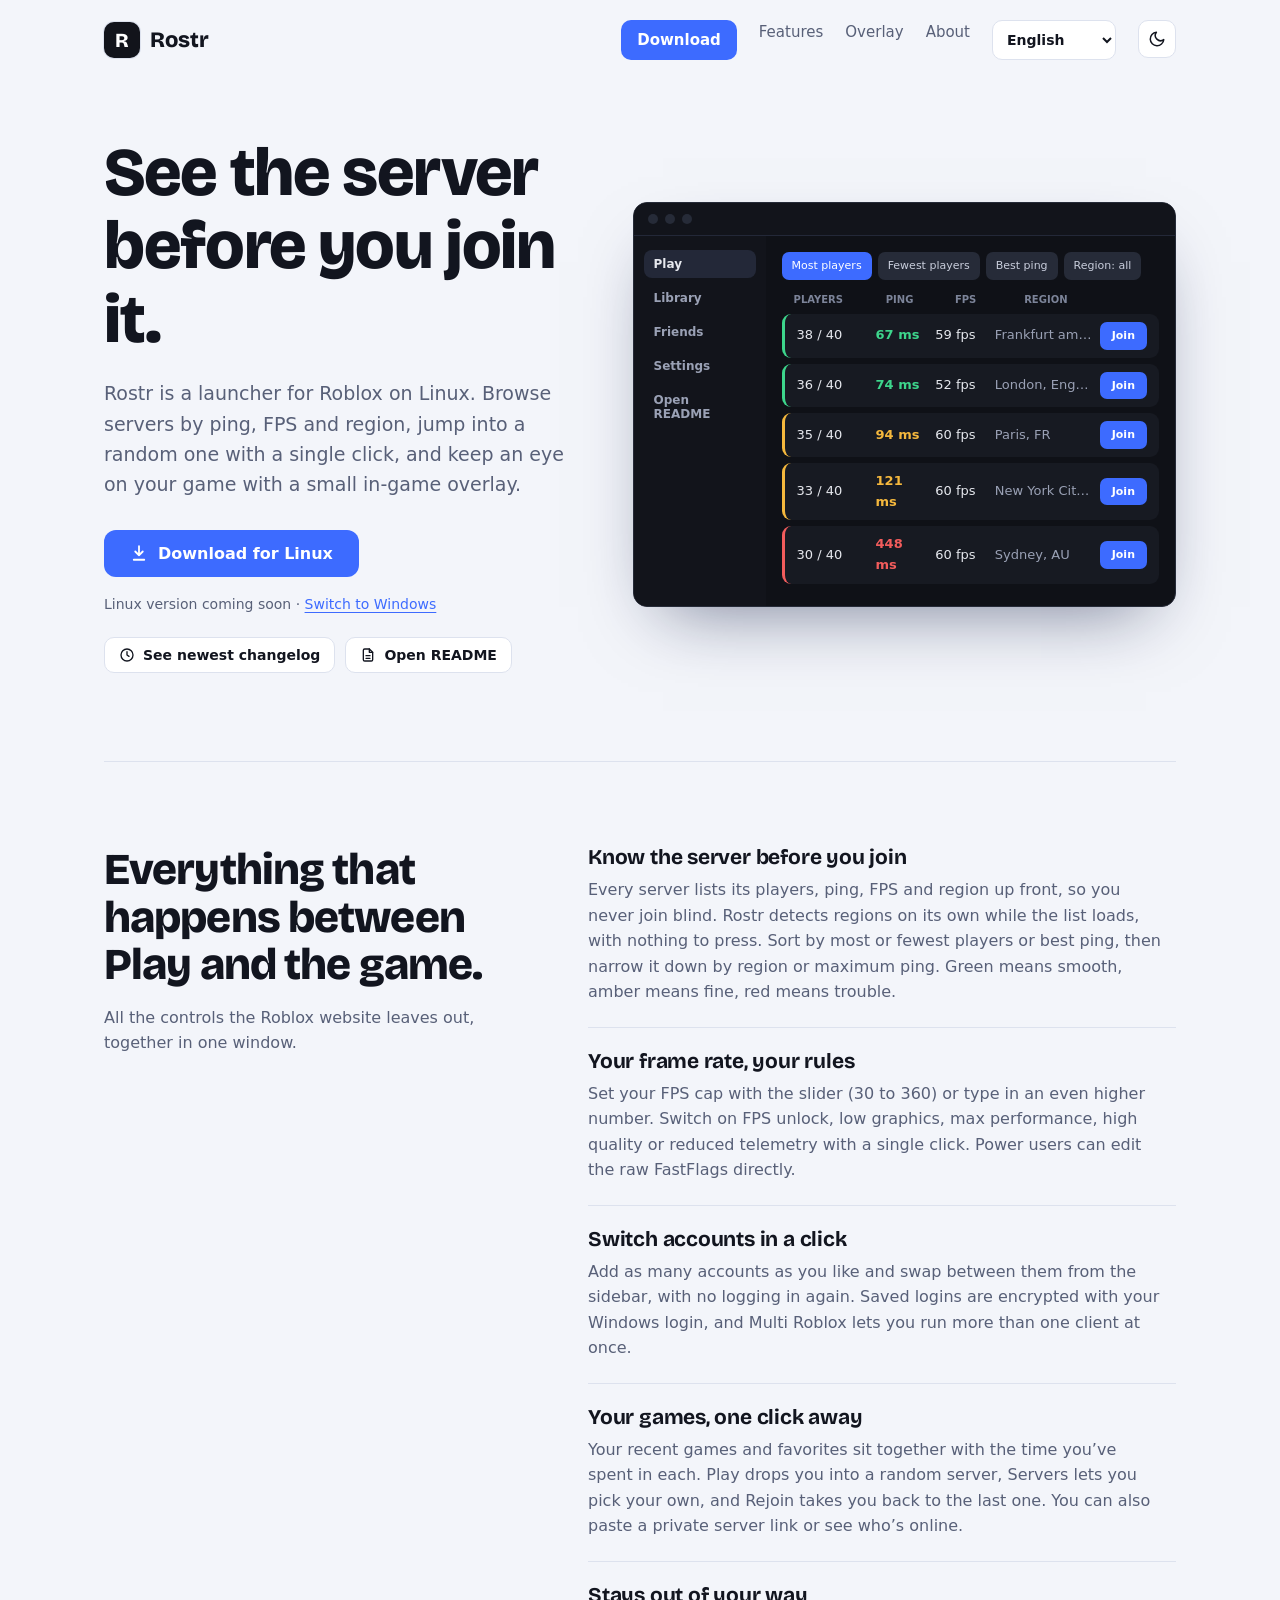
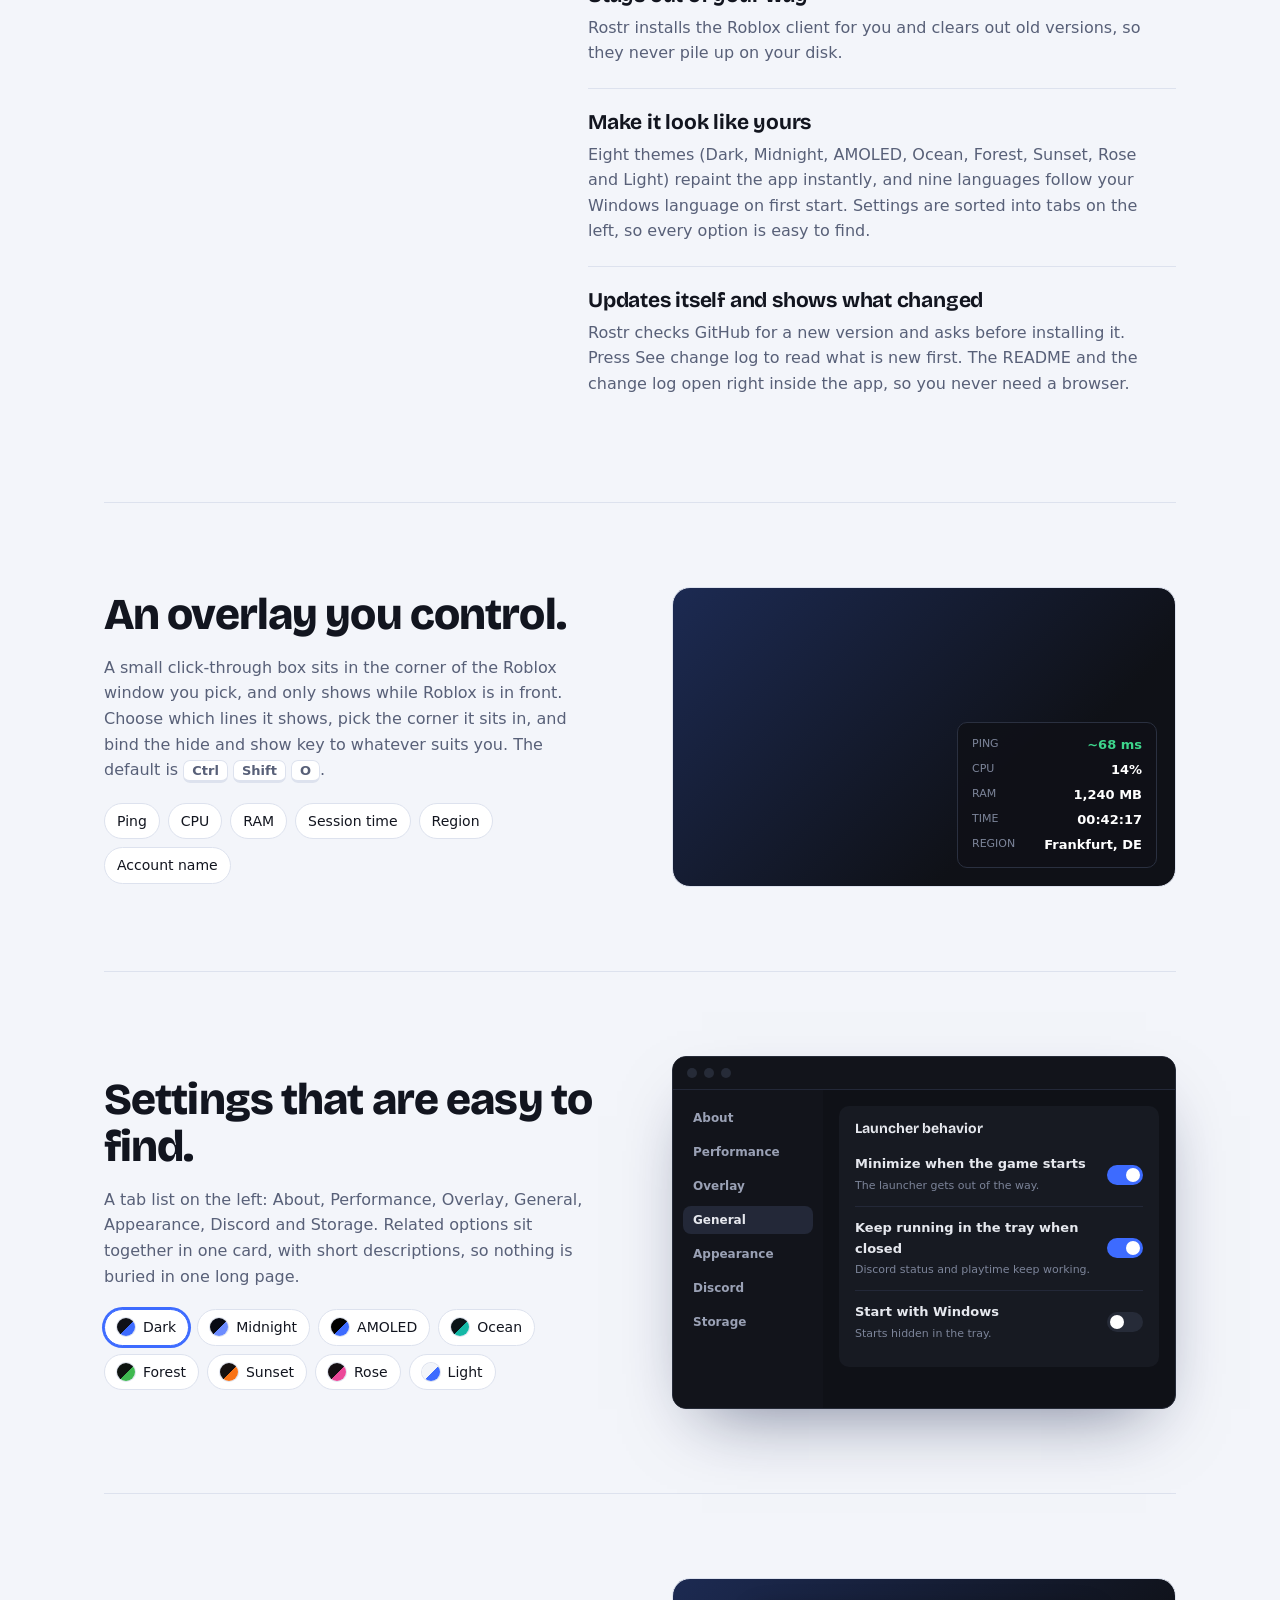
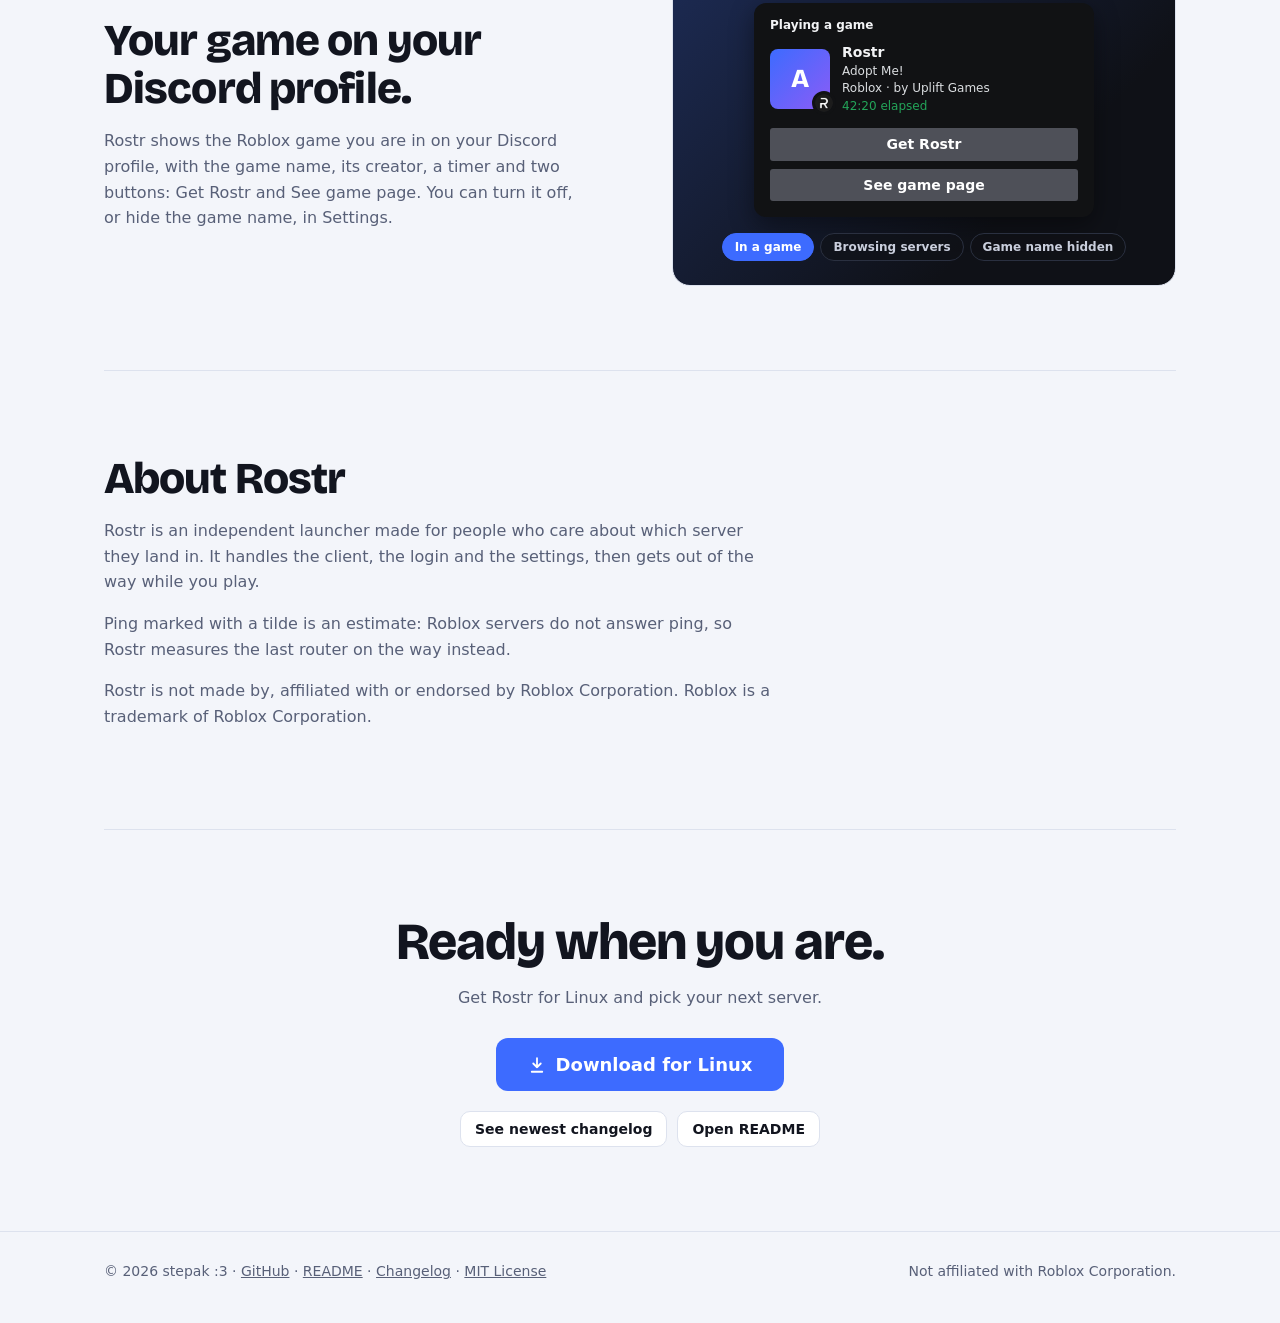
==== commit ad4988b7: "Restore the previous website" ====
--- a/index.html
+++ b/index.html
@@ -7,328 +7,1144 @@
 <link rel="icon" type="image/png" sizes="32x32" href="favicon-32.png">
 <link rel="icon" type="image/png" sizes="192x192" href="icon-192.png">
 <link rel="apple-touch-icon" href="apple-touch-icon.png">
-<meta name="theme-color" content="#0F1117">
-<title>Rostr: see the server before you join it</title>
-<meta name="description" content="Rostr is a Windows launcher for Roblox. See every server's players, ping, FPS and region before you join, hop to a new one, follow player counts on Trending, and use the dim menu, stats overlay, gallery and Discord status.">
+<meta name="theme-color" content="#12141B">
+<title>Rostr: a Roblox launcher that shows you the server first</title>
+<meta name="description" content="Rostr is a Windows launcher for Roblox with a server browser, auto region detection, an in-game overlay, Discord status, FPS cap and FastFlag presets, themes and self-update.">
+<link rel="stylesheet" href="https://fonts.googleapis.com/css2?family=Bricolage+Grotesque:opsz,wght@12..96,500;12..96,700;12..96,800&display=swap">
+<script>try{var m=localStorage.getItem("rostr-mode");if(m==="light"||m==="dark")document.documentElement.setAttribute("data-mode",m)}catch(e){}</script>
 <style>
-/* Colours are the same ones the app uses (Core/ThemeManager.cs). The theme buttons below swap them live. */
 :root{
-  --bg:#0F1117;--bg2:#12141B;--card:#171A22;--edge:#1F2432;--line:#232838;--dim:#262B38;--track:#2A3040;
-  --faint:#5C6377;--muted:#7C8499;--soft:#9AA1B5;--text2:#C9CEDC;--text:#E6E8EE;--accent:#3D6BFF;--accentbg:#1B2547;
-  --good:#3DD68C;--warn:#F5B83D;--bad:#F25C5C;
-  --font:"Segoe UI Variable","Segoe UI",system-ui,-apple-system,Roboto,sans-serif;
-  color-scheme:dark;box-sizing:border-box;
-  padding-top:env(safe-area-inset-top,0px);padding-bottom:env(safe-area-inset-bottom,0px);
+  --bg:#F3F5FA; --surface:#FFFFFF; --ink:#12151F; --muted:#586078; --line:#DDE2EE;
+  --accent:#3D6BFF; --accent-ink:#FFFFFF; --good:#1E9E63; --warn:#B7791F; --bad:#D03C3C;
+  --ed-bg:#FFFFFF; --ed-head:#EBEBEB; --ed-tabs:#F6F5F4; --ed-line:#D8D8DC; --ed-gutter:#9A9996; --ed-sel:#CFE0FF;
+  --display:"Bricolage Grotesque","Segoe UI",system-ui,sans-serif;
+  --body:system-ui,"Segoe UI",Roboto,sans-serif;
+  box-sizing:border-box;
+  padding-top:env(safe-area-inset-top,0px);
+  padding-bottom:env(safe-area-inset-bottom,0px);
+}
+@media (prefers-color-scheme:dark){
+  :root:not([data-mode="light"]){
+    --bg:#0D0F15; --surface:#151822; --ink:#E8EAF2; --muted:#8A92A8; --line:#232838;
+    --accent:#5B83FF; --accent-ink:#0B1020; --good:#3DD68C; --warn:#F5B83D; --bad:#F25C5C;
+    --ed-bg:#1E1E1E; --ed-head:#303030; --ed-tabs:#262626; --ed-line:#3A3A3A; --ed-gutter:#6F6F6F; --ed-sel:#2C4A8F;
+    color-scheme:dark;
+  }
+}
+:root[data-mode="dark"]{
+  --bg:#0D0F15; --surface:#151822; --ink:#E8EAF2; --muted:#8A92A8; --line:#232838;
+  --accent:#5B83FF; --accent-ink:#0B1020; --good:#3DD68C; --warn:#F5B83D; --bad:#F25C5C;
+  --ed-bg:#1E1E1E; --ed-head:#303030; --ed-tabs:#262626; --ed-line:#3A3A3A; --ed-gutter:#6F6F6F; --ed-sel:#2C4A8F;
+  color-scheme:dark;
 }
 html{scroll-padding-top:env(safe-area-inset-top,0px);scroll-behavior:smooth}
 *,*::before,*::after{box-sizing:inherit}
-body{margin:0;background:var(--bg);color:var(--text);font:15px/1.6 var(--font);-webkit-font-smoothing:antialiased;transition:background .25s,color .25s}
+body{margin:0;background:var(--bg);color:var(--ink);font:16px/1.6 var(--body);-webkit-font-smoothing:antialiased}
 a{color:inherit}
-:focus-visible{outline:2px solid var(--accent);outline-offset:3px;border-radius:8px}
-.wrap{max-width:1100px;margin:0 auto;padding:0 22px}
-h1,h2,h3{margin:0;line-height:1.12;letter-spacing:-.02em}
-.muted{color:var(--muted)}
-
-/* top bar, like the app's sidebar header */
-header{position:sticky;top:0;z-index:20;background:color-mix(in srgb,var(--bg2) 88%,transparent);backdrop-filter:blur(10px);-webkit-backdrop-filter:blur(10px);border-bottom:1px solid var(--line)}
-header .wrap{display:flex;align-items:center;gap:22px;height:60px}
-.brand{display:flex;align-items:center;gap:10px;font-weight:700;font-size:20px;text-decoration:none}
-.brand img,.mark{width:32px;height:32px;border-radius:9px}
-.mark{display:grid;place-items:center;background:var(--accent);color:#fff;font-weight:800}
-nav{margin-left:auto;display:flex;align-items:center;gap:6px}
-nav a{padding:7px 12px;border-radius:9px;color:var(--soft);text-decoration:none;font-size:14px;font-weight:600}
-nav a:hover{background:var(--dim);color:var(--text)}
-nav a.dl{background:var(--accent);color:#fff;margin-left:6px}
-nav a.dl:hover{filter:brightness(1.1)}
-
-.btn{display:inline-flex;align-items:center;gap:9px;border:0;cursor:pointer;font:600 15px var(--font);padding:13px 24px;border-radius:10px;background:var(--accent);color:#fff;text-decoration:none}
-.btn:hover{filter:brightness(1.1)}
-.btn.ghost{background:var(--dim);color:var(--text)}
-.btn.ghost:hover{background:var(--track);filter:none}
-.btn svg{width:17px;height:17px}
+:focus-visible{outline:3px solid var(--accent);outline-offset:3px;border-radius:6px}
+.wrap{max-width:1120px;margin:0 auto;padding:0 24px}
+h1,h2,h3{font-family:var(--display);line-height:1.08;margin:0;letter-spacing:-.02em}
+
+/* header */
+header{display:flex;align-items:center;gap:24px;padding:20px 0}
+.brand{display:flex;align-items:center;gap:10px;font:800 22px var(--display);text-decoration:none}
+.mark{width:36px;height:36px;border-radius:10px;background:#12141B;color:#fff;display:grid;place-items:center;font:800 20px var(--display);box-shadow:0 0 0 1px var(--line)}
+nav{margin-left:auto;display:flex;gap:22px;font-size:15px}
+nav a{text-decoration:none;color:var(--muted)}
+nav a:hover{color:var(--ink)}
+nav a.nav-dl{background:var(--accent);color:var(--accent-ink);font-weight:700;padding:8px 16px;border-radius:10px}
+nav a.nav-dl:hover{color:var(--accent-ink);filter:brightness(1.08)}
+
+.btn{appearance:none;border:0;cursor:pointer;font:700 16px var(--body);padding:14px 26px;border-radius:12px;background:var(--accent);color:var(--accent-ink);display:inline-flex;align-items:center;gap:10px}
+.btn:hover{filter:brightness(1.08)}
+.btn.small{padding:9px 16px;font-size:14px;border-radius:10px}
+.btn svg{width:18px;height:18px}
 
 /* hero */
-.hero{display:grid;grid-template-columns:minmax(0,5fr) minmax(0,6fr);gap:48px;align-items:center;padding:64px 0 80px}
-.eyebrow{display:inline-flex;align-items:center;gap:8px;font-size:13px;font-weight:600;color:var(--soft);background:var(--card);border:1px solid var(--line);padding:5px 12px;border-radius:999px}
-.eyebrow i{width:8px;height:8px;border-radius:50%;background:var(--good);box-shadow:0 0 0 3px color-mix(in srgb,var(--good) 25%,transparent)}
-.hero h1{font-size:clamp(38px,5.4vw,60px);font-weight:800;margin:18px 0 0}
-.hero h1 em{font-style:normal;color:var(--accent)}
-.lead{font-size:18px;color:var(--soft);margin:18px 0 28px;max-width:28em}
-.row{display:flex;flex-wrap:wrap;gap:12px;align-items:center}
-.small{font-size:13px;color:var(--muted);margin-top:14px}
-
-/* the app window picture */
-.win{background:var(--bg);border:1px solid var(--edge);border-radius:14px;overflow:hidden;box-shadow:0 30px 70px -30px #000a;font-size:12.5px}
-.bar{display:flex;gap:7px;padding:10px 14px;background:var(--bg2);border-bottom:1px solid var(--edge)}
-.bar i{width:10px;height:10px;border-radius:50%;background:var(--track)}
-.app{display:grid;grid-template-columns:128px 1fr}
-.side{background:var(--bg2);padding:12px 8px;display:flex;flex-direction:column;gap:3px;border-right:1px solid var(--edge)}
-.side b{padding:8px 11px;border-radius:8px;font-weight:600;color:var(--soft)}
-.side b.on{background:var(--dim);color:var(--text)}
-.side .gap{flex:1;min-height:30px}
-.main{padding:16px}
-.main h4{margin:0;font-size:20px}
-.main p{margin:2px 0 12px;color:var(--muted);font-size:12px}
-.chips{display:flex;gap:6px;flex-wrap:wrap;margin-bottom:10px}
-.chip{padding:5px 10px;border-radius:7px;background:var(--dim);color:var(--text2);font-size:11px}
-.chip.on{background:var(--accent);color:#fff}
-.srv{display:grid;grid-template-columns:1fr .7fr .7fr 1.5fr auto;gap:8px;align-items:center;background:var(--card);border-left:3px solid var(--c);border-radius:8px;padding:8px 12px;margin-bottom:6px}
-.srv b{color:var(--c)}
-.srv span{color:var(--soft);white-space:nowrap;overflow:hidden;text-overflow:ellipsis}
-.srv u{text-decoration:none;background:var(--accent);color:#fff;border-radius:6px;padding:4px 11px;font-size:11px;font-weight:600}
+.hero{display:grid;grid-template-columns:minmax(0,1fr) minmax(0,1.15fr);gap:56px;align-items:center;padding:56px 0 88px}
+.hero h1{font-size:clamp(40px,5.6vw,68px);font-weight:800}
+.hero p.lead{font-size:19px;color:var(--muted);max-width:30em;margin:22px 0 30px}
+.cta-row{display:flex;flex-wrap:wrap;align-items:center;gap:16px}
+.note{font-size:14px;color:var(--muted)}
+.os-switch{color:var(--accent);text-underline-offset:3px}
+
+/* app mock: always dark, it is a picture of the app */
+.win{background:#0F1117;border:1px solid #262B38;border-radius:14px;overflow:hidden;color:#E6E8EE;box-shadow:0 30px 70px -30px rgba(10,20,60,.55);font-size:13px}
+.win .bar{display:flex;gap:7px;padding:11px 14px;background:#12141B;border-bottom:1px solid #1F2432}
+.win .bar i{width:10px;height:10px;border-radius:50%;background:#2A3040}
+.win .body{display:grid;grid-template-columns:132px 1fr}
+.win .side{background:#12141B;padding:14px 10px;display:flex;flex-direction:column;gap:6px;font-size:12px;color:#9AA1B5}
+.win .side b{padding:7px 10px;border-radius:8px;font-weight:600}
+.win .side b.on{background:#232838;color:#fff}
+.win .main{padding:16px}
+.win .tools{display:flex;gap:6px;flex-wrap:wrap;margin-bottom:12px}
+.chip{padding:5px 10px;border-radius:7px;background:#262B38;font-size:11px;color:#C9CEDC}
+.chip.on{background:#3D6BFF;color:#fff}
+.srv-h,.srv{display:grid;grid-template-columns:1.1fr .8fr .8fr 1.5fr auto;gap:8px;align-items:center}
+.srv-h{font-size:10px;color:#7C8499;padding:0 12px 6px;font-weight:600}
+.srv{background:#171A22;border-radius:9px;padding:8px 12px;margin-bottom:6px;border-left:3px solid var(--c)}
+.srv .p{font-weight:700;color:var(--c)}
+.srv .r{color:#9AA1B5;white-space:nowrap;overflow:hidden;text-overflow:ellipsis}
+.join{background:#3D6BFF;color:#fff;border-radius:7px;padding:5px 12px;font-size:11px;font-weight:600}
 
 /* sections */
-section{padding:76px 0;border-top:1px solid var(--line)}
-.head{max-width:34em;margin-bottom:34px}
-.head h2{font-size:clamp(28px,3.4vw,40px);font-weight:800}
-.head p{color:var(--soft);margin:12px 0 0;font-size:16px}
-.tag{display:inline-block;font-size:11px;font-weight:700;letter-spacing:.06em;color:var(--accent);background:var(--accentbg);padding:3px 9px;border-radius:6px;margin-bottom:12px}
-.grid{display:grid;grid-template-columns:repeat(3,minmax(0,1fr));gap:14px}
-.card{background:var(--card);border:1px solid var(--edge);border-radius:14px;padding:20px}
-.card h3{font-size:17px;font-weight:700}
-.card p{margin:8px 0 0;color:var(--soft);font-size:14px}
-.card .ic{width:36px;height:36px;border-radius:10px;background:var(--accentbg);color:var(--accent);display:grid;place-items:center;margin-bottom:14px}
-.ic svg{width:19px;height:19px}
-.card.new{border-color:color-mix(in srgb,var(--accent) 55%,var(--edge))}
-.card .new-b{float:right;font-size:10px;font-weight:700;letter-spacing:.06em;background:var(--accent);color:#fff;padding:2px 7px;border-radius:5px}
-
-/* trending picture */
-.tr{display:grid;grid-template-columns:230px 1fr;gap:12px}
-.games{background:var(--card);border-radius:12px;padding:6px}
-.g{display:flex;align-items:center;gap:10px;padding:8px 9px;border-radius:9px}
-.g.on{background:var(--dim)}
-.g i{width:30px;height:30px;border-radius:8px;flex:none;background:linear-gradient(135deg,var(--a),var(--b))}
-.g b{display:block;font-size:12.5px;white-space:nowrap;overflow:hidden;text-overflow:ellipsis}
-.g span{font-size:11px;color:var(--muted)}
-.graph{background:var(--card);border-radius:12px;padding:16px}
-.graph h4{margin:0;font-size:17px}
-.stats{display:flex;gap:26px;margin:10px 0 6px}
-.stats small{display:block;font-size:10px;color:var(--muted);font-weight:700;letter-spacing:.06em}
-.stats b{font-size:18px}
-.graph svg{width:100%;height:auto;display:block}
-.graph .rng{display:flex;gap:4px;float:right}
-
-/* requests */
-.two{display:grid;grid-template-columns:repeat(2,minmax(0,1fr));gap:14px}
-.langs{display:flex;flex-wrap:wrap;gap:6px;margin:14px 0 16px}
-.langs span{padding:6px 12px;border-radius:8px;background:var(--dim);font-size:13px}
-.langs span.on{background:var(--accent);color:#fff}
-
-/* themes */
-.themes{display:flex;flex-wrap:wrap;gap:8px}
-.themes button{appearance:none;cursor:pointer;display:inline-flex;align-items:center;gap:9px;font:600 14px var(--font);color:var(--text);background:var(--dim);border:1px solid transparent;padding:9px 14px;border-radius:10px}
-.themes button:hover{background:var(--track)}
-.themes button[aria-pressed="true"]{background:var(--accent);color:#fff}
-.themes i{width:16px;height:16px;border-radius:50%;background:linear-gradient(135deg,var(--s1) 55%,var(--s2) 55%);box-shadow:0 0 0 1px #fff3}
+section{padding:84px 0;border-top:1px solid var(--line)}
+.split{display:grid;grid-template-columns:minmax(0,5fr) minmax(0,7fr);gap:64px;align-items:start}
+.split h2{font-size:clamp(30px,3.6vw,44px);font-weight:800;position:sticky;top:24px}
+.split .intro{color:var(--muted);margin:16px 0 0;max-width:24em}
+.item{padding:22px 0;border-bottom:1px solid var(--line)}
+.item:first-child{padding-top:0}
+.item:last-child{border-bottom:0}
+.item h3{font-size:21px;font-weight:700;letter-spacing:-.01em}
+.item p{margin:8px 0 0;color:var(--muted);max-width:36em}
+
+/* overlay */
+.ov{display:grid;grid-template-columns:minmax(0,1fr) minmax(0,1fr);gap:64px;align-items:center}
+.ov h2{font-size:clamp(30px,3.6vw,44px);font-weight:800}
+.ov p{color:var(--muted);max-width:30em}
+kbd{font:600 13px var(--body);background:var(--surface);border:1px solid var(--line);border-bottom-width:3px;border-radius:7px;padding:2px 8px}
+.stage{background:linear-gradient(135deg,#1c2a52,#0f1117 70%);border-radius:18px;min-height:300px;position:relative;border:1px solid var(--line)}
+.ovbox{position:absolute;right:18px;bottom:18px;background:rgba(15,17,23,.88);border:1px solid #2A3040;border-radius:10px;padding:10px 14px;min-width:200px;color:#fff;font-size:13px}
+.ovbox div{display:flex;justify-content:space-between;gap:24px;padding:2px 0}
+.ovbox span{color:#7C8499;font-size:11px}
+.ovbox b{font-weight:600}
+.toggles{list-style:none;padding:0;margin:20px 0 0;display:flex;flex-wrap:wrap;gap:8px}
+.toggles li{padding:6px 12px;border-radius:999px;background:var(--surface);border:1px solid var(--line);font-size:14px}
 
 /* download */
-.dlbox{text-align:center;background:var(--card);border:1px solid var(--edge);border-radius:18px;padding:52px 24px}
-.dlbox h2{font-size:clamp(28px,3.6vw,42px);font-weight:800}
-.dlbox p{color:var(--soft);margin:12px auto 24px;max-width:30em}
-.dlbox .row{justify-content:center}
-.pill{display:inline-flex;gap:8px;align-items:center;font-size:13px;color:var(--soft);background:var(--bg);border:1px solid var(--line);padding:6px 13px;border-radius:999px;margin-top:20px}
-.pill b{color:var(--text)}
-footer{border-top:1px solid var(--line);padding:26px 0 40px;color:var(--muted);font-size:13px}
-footer .wrap{display:flex;flex-wrap:wrap;gap:10px 28px;justify-content:space-between}
-footer a{color:var(--soft)}
-
-@media (max-width:900px){
-  .hero{grid-template-columns:minmax(0,1fr);gap:36px;padding:40px 0 56px}
-  .grid{grid-template-columns:repeat(2,minmax(0,1fr))}
-  .tr,.two{grid-template-columns:minmax(0,1fr)}
+.dl{text-align:center}
+.dl h2{font-size:clamp(32px,4.2vw,52px);font-weight:800}
+.dl p{color:var(--muted);margin:14px auto 28px;max-width:28em}
+.dl .btn{font-size:18px;padding:16px 32px}
+
+.about{max-width:42em}
+.about p{color:var(--muted)}
+footer{border-top:1px solid var(--line);padding:28px 0 40px;font-size:14px;color:var(--muted)}
+footer .wrap{display:flex;flex-wrap:wrap;gap:12px 32px;justify-content:space-between}
+
+@media (max-width:860px){
+  nav a:not(.nav-dl){display:none}
+  header{justify-content:space-between}
+  .hero,.split,.ov{grid-template-columns:minmax(0,1fr);gap:36px}
+  .hero{padding:32px 0 60px}
+  .split h2{position:static}
+  section{padding:60px 0}
+  .win .body{grid-template-columns:1fr}
+  .win .side{display:none}
 }
-@media (max-width:620px){
-  nav a:not(.dl){display:none}
-  .grid{grid-template-columns:minmax(0,1fr)}
-  .app{grid-template-columns:minmax(0,1fr)}.side{display:none}
-  section{padding:56px 0}
+@media (max-width:520px){
+  .srv-h,.srv{grid-template-columns:1fr .9fr .9fr 1.4fr auto}
 }
-@media (prefers-reduced-motion:reduce){html{scroll-behavior:auto}body{transition:none}}
+@media (prefers-reduced-motion:reduce){html{scroll-behavior:auto}}
+.lang{background:#171A22;color:var(--ink);border:1px solid var(--line);border-radius:10px;padding:8px 10px;font:600 14px var(--body);cursor:pointer}
+@media (max-width:700px){nav{flex-wrap:wrap;gap:10px}}
+
+.lang{background:var(--surface)}
+.mode-btn{appearance:none;cursor:pointer;width:38px;height:38px;border-radius:10px;border:1px solid var(--line);background:var(--surface);color:var(--ink);display:inline-grid;place-items:center;padding:0}
+.mode-btn:hover{border-color:var(--accent)}
+.mode-btn svg{width:18px;height:18px}
+.mode-btn .i-sun{display:none}
+:root[data-mode="dark"] .mode-btn .i-sun{display:block}
+:root[data-mode="dark"] .mode-btn .i-moon{display:none}
+@media (prefers-color-scheme:dark){
+  :root:not([data-mode="light"]) .mode-btn .i-sun{display:block}
+  :root:not([data-mode="light"]) .mode-btn .i-moon{display:none}
+}
+.dc{background:#171A22;border:1px solid var(--line);border-radius:16px;padding:16px;max-width:360px;font-family:var(--body)}
+.dc small{display:block;color:#7C8499;font-size:11px;font-weight:700;letter-spacing:.04em;margin-bottom:10px}
+.dc .row{display:flex;gap:12px}
+.dc .art{width:64px;height:64px;border-radius:10px;background:linear-gradient(135deg,#3D6BFF,#8B5CF6);display:grid;place-items:center;font:800 28px var(--display);color:#fff;flex:none;position:relative}
+.dc .art i{position:absolute;right:-5px;bottom:-5px;width:22px;height:22px;border-radius:50%;background:#0F1117;border:3px solid #171A22;display:grid;place-items:center;font:800 11px var(--display);color:#3D6BFF;font-style:normal}
+.dc b{display:block;font-size:14px}.dc span{display:block;font-size:13px;color:#C9CEDC;margin-top:2px}
+.dc .t{color:#3DD68C}
+.dc .bt{display:grid;gap:6px;margin-top:12px}.dc .bt em{font-style:normal;text-align:center;font-weight:600;font-size:13px;background:#262B38;border-radius:8px;padding:7px}
+
+/* newest version + the two buttons */
+.rel{display:flex;flex-wrap:wrap;align-items:center;gap:10px;margin-top:22px}
+.dl .rel{justify-content:center;margin-top:20px}
+.pill{display:inline-flex;align-items:center;gap:8px;font-size:14px;color:var(--muted);padding:7px 13px;border:1px solid var(--line);border-radius:999px;background:var(--surface)}
+.pill[hidden]{display:none}
+.pill b{color:var(--ink);font-weight:700}
+.pill .dot{width:8px;height:8px;border-radius:50%;background:var(--good);box-shadow:0 0 0 3px color-mix(in srgb,var(--good) 25%,transparent)}
+.gbtn{display:inline-flex;align-items:center;gap:8px;text-decoration:none;font:600 14px var(--body);padding:9px 14px;border-radius:10px;border:1px solid var(--line);background:var(--surface);color:var(--ink);cursor:pointer}
+.gbtn:hover{border-color:var(--accent)}
+.gbtn svg{width:16px;height:16px;flex:none}
+
+/* settings mock + themes */
+.win.set .body{grid-template-columns:150px 1fr}
+.win .card{background:#171A22;border-radius:10px;padding:14px 16px}
+.win .card h4{margin:0 0 6px;font:700 14px var(--display)}
+.win .row2{display:flex;align-items:center;justify-content:space-between;gap:16px;padding:11px 0;border-top:1px solid #232838}
+.win .row2:first-of-type{border-top:0}
+.win .row2 b{display:block;font-size:13px;font-weight:600}
+.win .row2 span{display:block;font-size:11px;color:#7C8499;margin-top:2px}
+.sw{flex:none;width:36px;height:20px;border-radius:999px;background:#2A3040;position:relative}
+.sw::after{content:"";position:absolute;left:3px;top:3px;width:14px;height:14px;border-radius:50%;background:#fff}
+.sw.on{background:#3D6BFF}.sw.on::after{left:19px}
+.swatches li{display:flex;align-items:center;gap:8px}
+.swatches i{width:18px;height:18px;border-radius:50%;background:linear-gradient(135deg,var(--b) 55%,var(--a) 55%);box-shadow:0 0 0 1px var(--line)}
+@media (max-width:860px){.win.set .side{display:flex}.win.set .body{grid-template-columns:108px 1fr}}
+
+/* README / change log window (looks like a Linux text editor) */
+.ed-backdrop{position:fixed;inset:0;z-index:50;display:grid;place-items:center;background:rgba(8,10,16,.55);backdrop-filter:blur(3px);-webkit-backdrop-filter:blur(3px);
+  padding:max(16px,env(safe-area-inset-top,0px)) max(16px,env(safe-area-inset-right,0px)) max(16px,env(safe-area-inset-bottom,0px)) max(16px,env(safe-area-inset-left,0px))}
+.ed-backdrop[hidden]{display:none}
+.ed-win{width:min(940px,100%);height:min(82vh,760px);display:flex;flex-direction:column;background:var(--ed-bg);color:var(--ink);border-radius:14px;overflow:hidden;
+  border:1px solid var(--ed-line);box-shadow:0 40px 90px -20px rgba(0,0,0,.6)}
+.ed-head{display:grid;grid-template-columns:1fr auto 1fr;align-items:center;padding:8px 10px;background:var(--ed-head);border-bottom:1px solid var(--ed-line)}
+.ed-title{text-align:center;line-height:1.2}
+.ed-title b{display:block;font:700 14px var(--body)}
+.ed-title span{display:block;font-size:11px;color:var(--muted)}
+.ed-close{justify-self:end;width:28px;height:28px;border-radius:50%;border:0;cursor:pointer;background:color-mix(in srgb,var(--ink) 10%,transparent);color:var(--ink);font:400 18px/1 var(--body);display:grid;place-items:center}
+.ed-close:hover{background:color-mix(in srgb,var(--ink) 20%,transparent)}
+.ed-tabs{display:flex;gap:2px;padding:6px 8px 0;background:var(--ed-tabs);border-bottom:1px solid var(--ed-line)}
+.ed-tab{appearance:none;border:0;cursor:pointer;font:600 13px var(--body);color:var(--muted);background:transparent;padding:8px 16px;border-radius:8px 8px 0 0;display:inline-flex;align-items:center;gap:8px}
+.ed-tab:hover{color:var(--ink)}
+.ed-tab[aria-selected="true"]{background:var(--ed-bg);color:var(--ink);box-shadow:inset 0 2px 0 var(--accent)}
+.ed-tab svg{width:14px;height:14px}
+.ed-code{flex:1;overflow:auto;margin:0;padding:10px 0;background:var(--ed-bg);font:13.5px/1.65 "JetBrains Mono","Cascadia Mono",Consolas,"DejaVu Sans Mono",Menlo,monospace;tab-size:4;outline:0}
+.ed-code .l{display:flex}
+.ed-code .l:hover{background:color-mix(in srgb,var(--ink) 5%,transparent)}
+.ed-code .n{flex:none;width:3.6em;padding-right:1.1em;text-align:right;color:var(--ed-gutter);user-select:none;-webkit-user-select:none}
+.ed-code .t{flex:1;min-width:0;padding-right:20px;white-space:pre-wrap;overflow-wrap:anywhere;min-height:1.65em}
+.ed-code .h{color:var(--accent);font-weight:700}
+.ed-code .m{color:var(--warn);font-weight:700}
+.ed-code .b{font-weight:700}
+.ed-code .c{color:var(--good)}
+.ed-code .q{color:var(--muted);font-style:italic}
+.ed-code a.u{color:var(--accent);text-decoration:underline;text-underline-offset:2px}
+.ed-code ::selection{background:var(--ed-sel)}
+.ed-code .msg{padding:18px 24px;color:var(--muted);font-family:var(--body);font-size:14px}
+.ed-mode{margin-left:auto;display:flex;align-self:center;padding:0 4px 6px}
+.ed-mode button{appearance:none;cursor:pointer;font:600 12px var(--body);color:var(--muted);background:transparent;border:1px solid var(--ed-line);padding:4px 12px}
+.ed-mode button+button{margin-left:-1px}
+.ed-mode button:first-child{border-radius:7px 0 0 7px}
+.ed-mode button:last-child{border-radius:0 7px 7px 0}
+.ed-mode button:hover{color:var(--ink)}
+.ed-mode button[aria-pressed="true"]{background:var(--accent);border-color:var(--accent);color:var(--accent-ink);position:relative}
+/* Preview: the Markdown shown as a real page */
+.ed-code.pv{padding:0;font:15px/1.65 var(--body)}
+.md{max-width:800px;padding:22px 30px 44px;overflow-wrap:anywhere}
+.md>:first-child{margin-top:0}
+.md h1,.md h2,.md h3,.md h4,.md h5,.md h6{font-family:var(--display);line-height:1.2;margin:1.5em 0 .5em;letter-spacing:-.01em}
+.md h1{font-size:30px;padding-bottom:.3em;border-bottom:1px solid var(--ed-line)}
+.md h2{font-size:23px;padding-bottom:.25em;border-bottom:1px solid var(--ed-line)}
+.md h3{font-size:18px}.md h4{font-size:16px}.md h5,.md h6{font-size:14px;color:var(--muted)}
+.md p{margin:0 0 1em}
+.md ul,.md ol{margin:0 0 1em;padding-left:1.6em}.md li{margin:.28em 0}.md li>ul,.md li>ol{margin:.28em 0 0}
+.md a{color:var(--accent);text-underline-offset:2px}
+.md code{font:.88em "JetBrains Mono","Cascadia Mono",Consolas,"DejaVu Sans Mono",Menlo,monospace;background:color-mix(in srgb,var(--ink) 9%,transparent);padding:.15em .4em;border-radius:5px}
+.md pre{margin:0 0 1em;padding:12px 14px;overflow:auto;background:color-mix(in srgb,var(--ink) 7%,transparent);border-radius:8px;line-height:1.5}
+.md pre code{background:none;padding:0;font-size:13px}
+.md blockquote{margin:0 0 1em;padding:.1em 1em;border-left:4px solid var(--accent);background:color-mix(in srgb,var(--accent) 7%,transparent);border-radius:0 8px 8px 0;color:var(--muted)}
+.md blockquote p:last-child{margin-bottom:.6em}.md blockquote p:first-child{margin-top:.6em}
+.md hr{border:0;border-top:1px solid var(--ed-line);margin:1.6em 0}
+.md table{border-collapse:collapse;margin:0 0 1em;display:block;overflow:auto}
+.md th,.md td{border:1px solid var(--ed-line);padding:6px 12px;text-align:left}
+.md th{background:color-mix(in srgb,var(--ink) 6%,transparent)}
+.ed-status{display:flex;flex-wrap:wrap;gap:6px 22px;align-items:center;padding:6px 14px;background:var(--ed-head);border-top:1px solid var(--ed-line);font-size:12px;color:var(--muted)}
+.ed-status a{margin-left:auto;color:var(--accent);text-decoration:none;font-weight:600}
+.ed-status a:hover{text-decoration:underline}
+@media (prefers-reduced-motion:no-preference){.ed-backdrop:not([hidden]) .ed-win{animation:edIn .16s ease-out}@keyframes edIn{from{opacity:0;transform:translateY(8px) scale(.985)}to{opacity:1;transform:none}}}
+@media (max-width:640px){.ed-backdrop{padding:0}.ed-win{height:100%;border-radius:0;border:0}.ed-code{font-size:12.5px}.ed-code.pv{font-size:15px}.md{padding:18px 18px 36px}.ed-code .n{width:2.8em;padding-right:.7em}.ed-status a{margin-left:0}.ed-tabs{flex-wrap:wrap}.ed-tab{padding:8px 10px}}
+
+/* interactive mocks: every colour comes from --w* so a theme can repaint them */
+.win{--wbg:#0F1117;--wbg2:#12141B;--wcard:#171A22;--wline:#232838;--wdim:#262B38;--wmuted:#7C8499;--wsoft:#9AA1B5;--wtext2:#C9CEDC;--wtext:#E6E8EE;--wacc:#3D6BFF;--wai:#fff;background:var(--wbg);border-color:var(--wdim);color:var(--wtext);transition:background .2s,color .2s}
+.win .bar,.win .side{background:var(--wbg2)}.win .bar{border-color:var(--wline)}.win .bar i{background:var(--wdim)}
+.win .side{color:var(--wsoft)}.win .side b,.win .side button{padding:7px 10px;border-radius:8px;font:600 12px var(--body);text-align:left;border:0;background:transparent;color:inherit}
+.win .side button{cursor:pointer}.win .side button:hover:not(.on){color:var(--wtext)}.win .side b[aria-disabled]{cursor:default}
+.win .side b.on,.win .side button.on{background:var(--wline);color:var(--wtext)}
+.win .chip{background:var(--wdim);color:var(--wtext2)}.win .chip.on{background:var(--wacc);color:var(--wai)}
+.win .srv,.win .card{background:var(--wcard)}.win .srv-h,.win .row2 span{color:var(--wmuted)}.win .srv .r{color:var(--wsoft)}
+.win .join{background:var(--wacc);color:var(--wai)}.win .row2{border-color:var(--wline)}
+.win .sw{background:var(--wdim);cursor:pointer}.win .sw.on{background:var(--wacc)}
+.win .main{min-height:318px}.pg[hidden]{display:none}
+.pgh{font:700 17px var(--display);margin:0 0 3px}.pgs{font-size:11px;color:var(--wmuted);margin:0 0 10px}
+.stats{display:grid;grid-template-columns:repeat(3,auto);justify-content:start;gap:4px 26px;background:var(--wcard);border-radius:10px;padding:10px 14px;margin-bottom:12px}
+.stats small,.cap{font-size:9.5px;font-weight:600;color:var(--wmuted);letter-spacing:.03em}.stats b{font-size:14px}
+.cols{display:grid;grid-template-columns:repeat(auto-fit,minmax(185px,1fr));gap:12px}.cap{display:block;margin:0 0 6px 2px}
+.lc,.fc{background:var(--wcard);border-radius:10px;padding:9px;display:flex;gap:10px;margin-bottom:6px;align-items:center}.lc{align-items:flex-start}
+.ic{width:40px;height:40px;border-radius:9px;flex:none;display:grid;place-items:center;font:800 16px var(--display);color:#fff}
+.lc b,.fc b{display:block;font-size:12px}.lc span,.fc span{display:block;font-size:10.5px;color:var(--wmuted);margin-top:1px}.lc span.pt{color:#8FA8FF}
+.lc .bt2{display:flex;gap:4px;flex-wrap:wrap;margin-top:6px}
+.lb{border:0;border-radius:6px;padding:4px 9px;font:600 10.5px var(--body);color:#fff;background:var(--wdim);cursor:pointer}.lb.g{background:#2FBF71}
+.fc .av{width:34px;height:34px;border-radius:50%;flex:none;position:relative;display:grid;place-items:center;font:800 13px var(--display);color:#fff}
+.fc .av i{position:absolute;right:-2px;bottom:-2px;width:11px;height:11px;border-radius:50%;background:var(--s);border:2px solid var(--wcard)}
+.fc>div:nth-child(2){flex:1;min-width:0}.fc .lb[disabled]{opacity:.4;cursor:default}
+.ftools{display:flex;gap:6px;align-items:center;margin-bottom:10px;font-size:10.5px;color:var(--wmuted)}.ftools .lb{padding:5px 10px}
+.mt{display:flex;flex-wrap:wrap;gap:8px;padding-top:10px}
+.mt button{width:24px;height:24px;border-radius:50%;border:2px solid transparent;cursor:pointer;background:linear-gradient(135deg,var(--b) 55%,var(--a) 55%);box-shadow:0 0 0 1px var(--wline)}
+.mt button[aria-pressed=true]{border-color:var(--wtext)}
+.swatches li{padding:0;border:0;background:none}
+.tbtn{appearance:none;display:inline-flex;align-items:center;gap:8px;padding:6px 12px;border-radius:999px;background:var(--surface);border:1px solid var(--line);color:var(--ink);font:inherit;font-size:14px;cursor:pointer}
+.tbtn:hover{border-color:var(--accent)}.tbtn[aria-pressed=true]{border-color:var(--accent);box-shadow:0 0 0 2px var(--accent)}
+/* Discord "Playing" card, laid out like Discord's own profile card */
+.dx{width:min(100%,340px);background:#111214;border-radius:12px;padding:16px;font:14px/1.3 "gg sans","Noto Sans",system-ui,sans-serif;color:#f2f3f5;box-shadow:0 8px 24px rgba(0,0,0,.4)}
+.dx h5{margin:0 0 12px;font:700 12px/1 "gg sans","Noto Sans",system-ui,sans-serif;color:#f2f3f5}
+.dx .row{display:flex;gap:12px;align-items:center}.dx .big{width:60px;height:60px;border-radius:8px;flex:none;position:relative;display:grid;place-items:center;font:800 26px var(--display);color:#fff;background:#12141B}
+.dx .big img{width:100%;height:100%;border-radius:8px;display:block}.dx .sm{position:absolute;right:-6px;bottom:-6px;width:24px;height:24px;border-radius:50%;border:3px solid #111214;background:#12141B;overflow:hidden}.dx .sm img{width:100%;height:100%;display:block}
+.dx .t b{display:block;font-size:14px;font-weight:600}.dx .t span{display:block;font-size:12px;color:#dbdee1;margin-top:2px;overflow:hidden;text-overflow:ellipsis;white-space:nowrap}.dx .t .el{color:#23a559}
+.dx .bts{display:grid;gap:8px;margin-top:14px}.dx .bts a{display:block;text-align:center;background:#4e5058;color:#fff;text-decoration:none;font-weight:600;font-size:14px;padding:7px;border-radius:3px;cursor:default}
+.seg{display:flex;flex-wrap:wrap;gap:6px;justify-content:center;margin-top:16px}
+.seg button{appearance:none;border:1px solid #2A3040;background:rgba(15,17,23,.6);color:#C9CEDC;font:600 12px var(--body);padding:6px 12px;border-radius:999px;cursor:pointer}
+.seg button[aria-pressed=true]{background:#3D6BFF;border-color:#3D6BFF;color:#fff}
+@media (max-width:860px){.win:not(.set) .side{display:flex;flex-direction:row;flex-wrap:wrap;padding:10px}}
+.dx .big .gi{position:absolute;inset:0}
 </style>
 </head>
 <body>
-<header>
-  <div class="wrap">
+<div class="wrap">
+  <header>
     <a class="brand" href="#top"><span class="mark">R</span>Rostr</a>
     <nav aria-label="Main">
-      <a href="#features">Features</a>
-      <a href="#trending">Trending</a>
-      <a href="#requests">Requests</a>
-      <a href="#themes">Themes</a>
-      <a class="dl" href="#download">Download</a>
+      <a href="#download" class="nav-dl" data-i18n="navDl">Download</a>
+      <a href="#features" data-i18n="navFeat">Features</a>
+      <a href="#overlay" data-i18n="navOv">Overlay</a>
+      <a href="#about" data-i18n="navAbout">About</a>
+      <select class="lang" id="lang" aria-label="Language"></select>
+      <button type="button" class="mode-btn" id="modebtn" aria-label="Switch to dark mode" title="Switch theme">
+        <svg class="i-moon" viewBox="0 0 24 24" fill="none" stroke="currentColor" stroke-width="2" stroke-linecap="round" stroke-linejoin="round" aria-hidden="true"><path d="M21 12.8A9 9 0 1 1 11.2 3a7 7 0 0 0 9.8 9.8z"/></svg>
+        <svg class="i-sun" viewBox="0 0 24 24" fill="none" stroke="currentColor" stroke-width="2" stroke-linecap="round" stroke-linejoin="round" aria-hidden="true"><circle cx="12" cy="12" r="4"/><path d="M12 2v2M12 20v2M4.9 4.9l1.4 1.4M17.7 17.7l1.4 1.4M2 12h2M20 12h2M4.9 19.1l1.4-1.4M17.7 6.3l1.4-1.4"/></svg>
+      </button>
     </nav>
-  </div>
-</header>
-
-<main id="top">
-  <div class="wrap">
+  </header>
+
+  <main id="top">
     <div class="hero">
       <div>
-        <span class="eyebrow"><i></i>Windows launcher for Roblox</span>
-        <h1>See the server <em>before</em> you join it.</h1>
-        <p class="lead">Every server’s players, ping, FPS and region up front. Hop to a new one in a click, follow what is trending, and keep an eye on your game with small overlays.</p>
-        <div class="row">
-          <a class="btn dl-link" href="https://github.com/stepak2321/rostr.trebka.net/releases/latest/download/Rostr.exe">
-            <svg viewBox="0 0 24 24" fill="none" stroke="currentColor" stroke-width="2.4" stroke-linecap="round" stroke-linejoin="round" aria-hidden="true"><path d="M12 3v12m0 0l-5-5m5 5l5-5M5 21h14"/></svg>Download for Windows</a>
-          <a class="btn ghost" href="https://github.com/stepak2321/rostr.trebka.net#readme">Read the README</a>
+        <h1 data-i18n="h1">See the server before you join it.</h1>
+        <p data-i18n="lead" class="lead">Rostr is a launcher for Roblox on <span class="os-name">Windows</span>. Browse servers by ping, FPS and region, jump into a random one with a single click, and keep an eye on your game with a small in-game overlay.</p>
+        <div class="cta-row">
+          <button type="button" class="btn">
+            <svg viewBox="0 0 24 24" fill="none" stroke="currentColor" stroke-width="2.4" stroke-linecap="round" stroke-linejoin="round" aria-hidden="true"><path d="M12 3v12m0 0l-5-5m5 5l5-5M5 21h14"/></svg><span data-i18n="dlFor">Download for <span class="os-name">Windows</span></span>
+          </button>
+          <span class="note"><span id="os-note">Windows 10 and 11</span> · <a href="#" id="os-switch" class="os-switch">Switch to Linux</a></span>
         </div>
-        <p class="small">Windows 10 (2004) or later, or Windows 11, 64-bit. Nothing to install. Free and open source.</p>
+
+        <div class="rel">
+          <span class="pill"><span class="dot" aria-hidden="true"></span><span data-i18n="verLabel">Newest version</span> <b class="ver-text">…</b></span>
+          <a class="gbtn" href="https://github.com/stepak2321/rostr.trebka.net/releases/latest" data-open="log">
+            <svg viewBox="0 0 24 24" fill="none" stroke="currentColor" stroke-width="2" stroke-linecap="round" stroke-linejoin="round" aria-hidden="true"><circle cx="12" cy="12" r="9"/><path d="M12 7v5l3 2"/></svg><span data-i18n="btnLog">See newest changelog</span></a>
+          <a class="gbtn" href="https://github.com/stepak2321/rostr.trebka.net#readme" data-open="readme">
+            <svg viewBox="0 0 24 24" fill="none" stroke="currentColor" stroke-width="2" stroke-linecap="round" stroke-linejoin="round" aria-hidden="true"><path d="M14 3H7a2 2 0 0 0-2 2v14a2 2 0 0 0 2 2h10a2 2 0 0 0 2-2V8z"/><path d="M14 3v5h5M9 13h6M9 17h6"/></svg><span data-i18n="btnReadme">Open README</span></a>
+        </div>
       </div>
 
-      <div class="win" role="img" aria-label="The Rostr app showing a list of servers with players, ping, FPS and region">
+      <div class="win" role="group" aria-label="The Rostr app. Use the menu on the left to switch between Play, Library and Friends.">
         <div class="bar"><i></i><i></i><i></i></div>
-        <div class="app">
-          <div class="side"><b class="on">Play</b><b>Library</b><b>Friends</b><b>Gallery</b><b>Trending</b><span class="gap"></span><b>Settings</b><b>Open README</b></div>
+        <div class="body">
+          <div class="side"><button class="on" type="button" data-page="play">Play</button><button type="button" data-page="library">Library</button><button type="button" data-page="friends">Friends</button><b aria-disabled="true">Settings</b><b aria-disabled="true">Open README</b></div>
           <div class="main">
-            <h4>Servers</h4><p>Adopt Me! · 5 shown</p>
-            <div class="chips"><span class="chip on">Most players</span><span class="chip">Fewest players</span><span class="chip">Best ping</span><span class="chip">Region: all</span></div>
-            <div class="srv" style="--c:var(--good)"><b>38 / 40</b><b>67 ms</b><span>59 fps</span><span>Frankfurt, DE</span><u>Join</u></div>
-            <div class="srv" style="--c:var(--good)"><b>36 / 40</b><b>74 ms</b><span>52 fps</span><span>London, GB</span><u>Join</u></div>
-            <div class="srv" style="--c:var(--warn)"><b>35 / 40</b><b>121 ms</b><span>60 fps</span><span>New York, US</span><u>Join</u></div>
-            <div class="srv" style="--c:var(--warn)"><b>33 / 40</b><b>94 ms</b><span>60 fps</span><span>Paris, FR</span><u>Join</u></div>
-            <div class="srv" style="--c:var(--bad)"><b>30 / 40</b><b>448 ms</b><span>60 fps</span><span>Sydney, AU</span><u>Join</u></div>
+            <div class="pg" data-pg="play">
+            <div class="tools"><span class="chip on">Most players</span><span class="chip">Fewest players</span><span class="chip">Best ping</span><span class="chip">Region: all</span></div>
+            <div class="srv-h"><span>PLAYERS</span><span>PING</span><span>FPS</span><span>REGION</span><span></span></div>
+            <div class="srv" style="--c:#3DD68C"><span>38 / 40</span><span class="p">67 ms</span><span>59 fps</span><span class="r">Frankfurt am Main, DE</span><span class="join">Join</span></div>
+            <div class="srv" style="--c:#3DD68C"><span>36 / 40</span><span class="p">74 ms</span><span>52 fps</span><span class="r">London, England, GB</span><span class="join">Join</span></div>
+            <div class="srv" style="--c:#F5B83D"><span>35 / 40</span><span class="p">94 ms</span><span>60 fps</span><span class="r">Paris, FR</span><span class="join">Join</span></div>
+            <div class="srv" style="--c:#F5B83D"><span>33 / 40</span><span class="p">121 ms</span><span>60 fps</span><span class="r">New York City, US</span><span class="join">Join</span></div>
+            <div class="srv" style="--c:#F25C5C"><span>30 / 40</span><span class="p">448 ms</span><span>60 fps</span><span class="r">Sydney, AU</span><span class="join">Join</span></div>
+            </div>
+            <div class="pg" data-pg="library" hidden>
+              <h5 class="pgh">Library</h5><p class="pgs">Your games and how long you have played them.</p>
+              <div class="stats"><small>TOTAL PLAYTIME</small><small>GAMES PLAYED</small><small>MOST PLAYED</small><b>42 h 15 min</b><b>4</b><b>Adopt Me!</b></div>
+              <div class="cols"><div><span class="cap">FAVORITES</span><div class="lc"><div class="ic" style="background:linear-gradient(135deg,#3D6BFF,#8B5CF6)">A</div><div><b>Adopt Me!</b><span>by Uplift Games</span><span class="pt">18 h 40 min</span><div class="bt2"><button class="lb g" type="button">Play</button><button class="lb" type="button">Servers</button><button class="lb" type="button">Rejoin</button><button class="lb" type="button" aria-label="Favorite">&#9733;</button></div></div></div><div class="lc"><div class="ic" style="background:linear-gradient(135deg,#f59e0b,#ef4444)">B</div><div><b>Blox Fruits</b><span>by Gamer Robot Inc</span><span class="pt">9 h 5 min</span><div class="bt2"><button class="lb g" type="button">Play</button><button class="lb" type="button">Servers</button><button class="lb" type="button" aria-label="Favorite">&#9733;</button></div></div></div></div>
+              <div><span class="cap">RECENT</span><div class="lc"><div class="ic" style="background:linear-gradient(135deg,#14b8a6,#3b82f6)">B</div><div><b>Brookhaven RP</b><span>by Wolfpaq</span><span class="pt">11 h 2 min</span><div class="bt2"><button class="lb g" type="button">Play</button><button class="lb" type="button">Servers</button><button class="lb" type="button">Rejoin</button><button class="lb" type="button" aria-label="Favorite">&#9733;</button></div></div></div><div class="lc"><div class="ic" style="background:linear-gradient(135deg,#ec4899,#f97316)">T</div><div><b>Tower of Hell</b><span>by YXCeptional Studios</span><span class="pt">3 h 28 min</span><div class="bt2"><button class="lb g" type="button">Play</button><button class="lb" type="button">Servers</button><button class="lb" type="button" aria-label="Favorite">&#9733;</button></div></div></div></div></div>
+            </div>
+            <div class="pg" data-pg="friends" hidden>
+              <h5 class="pgh">Friends</h5><p class="pgs">Join a friend who is in a game.</p>
+              <div class="ftools"><button class="lb" type="button" id="frefresh">Refresh</button><button class="lb" type="button" id="offbtn">Offline friends: hidden</button><span id="fcount">3 online</span></div>
+              <div class="fc"><div class="av" style="background:linear-gradient(135deg,#3D6BFF,#8B5CF6);--s:#3DD68C">M<i></i></div><div><b>Mia_Builds</b><span>Playing Adopt Me!</span></div><button class="lb g" type="button">Join</button></div><div class="fc"><div class="av" style="background:linear-gradient(135deg,#f59e0b,#ef4444);--s:#3DD68C">K<i></i></div><div><b>Kuba2011</b><span>Playing Blox Fruits</span></div><button class="lb g" type="button">Join</button></div><div class="fc"><div class="av" style="background:linear-gradient(135deg,#14b8a6,#3b82f6);--s:#3D8BFF">N<i></i></div><div><b>NovaFox</b><span>Online</span></div><button class="lb g" type="button" disabled>Join</button></div><div class="fc" data-off><div class="av" style="background:linear-gradient(135deg,#ec4899,#f97316);--s:#5C6377">T<i></i></div><div><b>Tomas_R</b><span>Offline</span></div><button class="lb g" type="button" disabled>Join</button></div>
+            </div>
           </div>
         </div>
       </div>
     </div>
-  </div>
-
-  <section id="features">
-    <div class="wrap">
-      <div class="head"><h2>Everything between Play and the game.</h2><p>All the controls the Roblox website leaves out, together in one window.</p></div>
-      <div class="grid">
-        <div class="card new"><span class="new-b">NEW</span><div class="ic"><svg viewBox="0 0 24 24" fill="none" stroke="currentColor" stroke-width="2" stroke-linecap="round" stroke-linejoin="round"><path d="M3 17l6-6 4 4 8-8M15 7h6v6"/></svg></div><h3>Trending</h3><p>Player counts of popular games, counted every hour. Open a game for a 24 hour, 7 day or 30 day graph.</p></div>
-        <div class="card"><div class="ic"><svg viewBox="0 0 24 24" fill="none" stroke="currentColor" stroke-width="2" stroke-linecap="round" stroke-linejoin="round"><rect x="3" y="4" width="18" height="6" rx="2"/><rect x="3" y="14" width="18" height="6" rx="2"/></svg></div><h3>Server browser</h3><p>Sort by players or ping, filter by region, and copy a link so a friend lands in the same server. Regions are detected for you.</p></div>
-        <div class="card"><div class="ic"><svg viewBox="0 0 24 24" fill="none" stroke="currentColor" stroke-width="2" stroke-linecap="round" stroke-linejoin="round"><path d="M17 2l4 4-4 4M3 11V9a3 3 0 0 1 3-3h15M7 22l-4-4 4-4M21 13v2a3 3 0 0 1-3 3H3"/></svg></div><h3>Server hop and Rejoin</h3><p>Join a random server you have not been in yet, then stay or hop again. Rejoin takes you back to your last one.</p></div>
-        <div class="card"><div class="ic"><svg viewBox="0 0 24 24" fill="none" stroke="currentColor" stroke-width="2" stroke-linecap="round" stroke-linejoin="round"><rect x="3" y="3" width="18" height="18" rx="3"/><path d="M3 9h18M9 21V9"/></svg></div><h3>Dim menu</h3><p>Press Left Ctrl + Tab in game for a darker, blurred screen with your clock, friends who are playing, the game wiki, notes and quick actions.</p></div>
-        <div class="card"><div class="ic"><svg viewBox="0 0 24 24" fill="none" stroke="currentColor" stroke-width="2" stroke-linecap="round" stroke-linejoin="round"><path d="M4 12h4l2-6 4 12 2-6h4"/></svg></div><h3>Stats overlay</h3><p>A small click-through box with ping, CPU, RAM, session time and region. You choose the lines and the corner.</p></div>
-        <div class="card"><div class="ic"><svg viewBox="0 0 24 24" fill="none" stroke="currentColor" stroke-width="2" stroke-linecap="round" stroke-linejoin="round"><rect x="3" y="5" width="18" height="14" rx="2"/><circle cx="12" cy="12" r="3.5"/></svg></div><h3>Gallery and instant replay</h3><p>Screenshots, recordings with game sound, and a replay buffer that saves the last 15 to 120 seconds with one hotkey.</p></div>
-        <div class="card"><div class="ic"><svg viewBox="0 0 24 24" fill="none" stroke="currentColor" stroke-width="2" stroke-linecap="round" stroke-linejoin="round"><path d="M13 2L4 14h7l-1 8 9-12h-7z"/></svg></div><h3>FPS cap and FastFlags</h3><p>An FPS slider from 30 to 360, one-click presets, and raw FastFlags. Rostr warns you when Roblox will ignore a flag.</p></div>
-        <div class="card"><div class="ic"><svg viewBox="0 0 24 24" fill="none" stroke="currentColor" stroke-width="2" stroke-linecap="round" stroke-linejoin="round"><circle cx="9" cy="8" r="3.5"/><path d="M2 20a7 7 0 0 1 14 0M16 4.5a3.5 3.5 0 0 1 0 7M18 14a7 7 0 0 1 4 6"/></svg></div><h3>Accounts and Multi Roblox</h3><p>Switch accounts from the sidebar. Logins are encrypted with Windows, and every client is tagged so old ones never pile up.</p></div>
-        <div class="card"><div class="ic"><svg viewBox="0 0 24 24" fill="none" stroke="currentColor" stroke-width="2" stroke-linecap="round" stroke-linejoin="round"><path d="M21 12a9 9 0 1 1-3-6.7M21 4v5h-5"/></svg></div><h3>Updates itself</h3><p>Rostr checks GitHub, shows what changed and installs the new version after you confirm. The download is checked with SHA-256.</p></div>
+
+    <section id="features">
+      <div class="split">
+        <div>
+          <h2 data-i18n="h2f">Everything that happens between Play and the game.</h2>
+          <p class="intro" data-i18n="intro">All the controls the Roblox website leaves out, together in one window.</p>
+        </div>
+        <div>
+          <div class="item">
+            <h3 data-i18n="f1t">Know the server before you join</h3>
+            <p data-i18n="f1p">Every server lists its players, ping, FPS and region up front, so you never join blind. Rostr detects regions on its own while the list loads, with nothing to press. Sort by most or fewest players or best ping, then narrow it down by region or maximum ping. Green means smooth, amber means fine, red means trouble.</p>
+          </div>
+          <div class="item">
+            <h3 data-i18n="f2t">Your frame rate, your rules</h3>
+            <p data-i18n="f2p">Set your FPS cap with the slider (30 to 360) or type in an even higher number. Switch on FPS unlock, low graphics, max performance, high quality or reduced telemetry with a single click. Power users can edit the raw FastFlags directly.</p>
+          </div>
+          <div class="item">
+            <h3 data-i18n="f3t">Switch accounts in a click</h3>
+            <p data-i18n="f3p">Add as many accounts as you like and swap between them from the sidebar, with no logging in again. Saved logins are encrypted with your Windows login, and Multi Roblox lets you run more than one client at once.</p>
+          </div>
+          <div class="item">
+            <h3 data-i18n="f4t">Your games, one click away</h3>
+            <p data-i18n="f4p">Your recent games and favorites sit together with the time you’ve spent in each. Play drops you into a random server, Servers lets you pick your own, and Rejoin takes you back to the last one. You can also paste a private server link or see who’s online.</p>
+          </div>
+          <div class="item">
+            <h3 data-i18n="f5t">Stays out of your way</h3>
+            <p data-i18n="f5p">Rostr installs the Roblox client for you and clears out old versions, so they never pile up on your disk.</p>
+          </div>
+          <div class="item">
+            <h3 data-i18n="f6t">Make it look like yours</h3>
+            <p data-i18n="f6p">Eight themes (Dark, Midnight, AMOLED, Ocean, Forest, Sunset, Rose and Light) repaint the app instantly, and nine languages follow your Windows language on first start. Settings are sorted into tabs on the left, so every option is easy to find.</p>
+          </div>
+          <div class="item">
+            <h3 data-i18n="f7t">Updates itself and shows what changed</h3>
+            <p data-i18n="f7p">Rostr checks GitHub for a new version and asks before installing it. Press See change log to read what is new first. The README and the change log open right inside the app, so you never need a browser.</p>
+          </div>
+        </div>
       </div>
-    </div>
-  </section>
-
-  <section id="trending">
-    <div class="wrap">
-      <div class="head"><span class="tag">NEW IN 1.4</span><h2>See what everyone is playing.</h2><p>A GitHub workflow counts the players of every game on the list once an hour. Rostr only reads the result, so nothing is counted on your PC.</p></div>
-      <div class="win" role="img" aria-label="The Trending page: a list of games and a player count graph (example data)">
-        <div class="bar"><i></i><i></i><i></i></div>
-        <div class="main">
-          <div class="tr">
-            <div class="games">
-              <div class="g on"><i style="--a:#3D6BFF;--b:#8B5CF6"></i><div><b>Adopt Me!</b><span>312,480 playing</span></div></div>
-              <div class="g"><i style="--a:#f59e0b;--b:#ef4444"></i><div><b>Blox Fruits</b><span>254,901 playing</span></div></div>
-              <div class="g"><i style="--a:#14b8a6;--b:#3b82f6"></i><div><b>Brookhaven RP</b><span>198,330 playing</span></div></div>
-              <div class="g"><i style="--a:#ec4899;--b:#f97316"></i><div><b>Tower of Hell</b><span>87,214 playing</span></div></div>
-            </div>
-            <div class="graph">
-              <div class="rng"><span class="chip on">24 hours</span><span class="chip">7 days</span><span class="chip">30 days</span></div>
-              <h4>Adopt Me!</h4>
-              <div class="stats"><div><small>NOW</small><b>312,480</b></div><div><small>PEAK</small><b>341,090</b></div><div><small>LOWEST</small><b>228,615</b></div></div>
-              <svg viewBox="0 0 400 130" preserveAspectRatio="none" aria-hidden="true">
-                <defs><linearGradient id="gf" x1="0" y1="0" x2="0" y2="1"><stop offset="0" stop-color="var(--accent)" stop-opacity=".35"/><stop offset="1" stop-color="var(--accent)" stop-opacity="0"/></linearGradient></defs>
-                <g stroke="var(--line)" stroke-width="1"><path d="M0 20H400M0 65H400M0 110H400"/></g>
-                <path d="M0 96 L30 88 L60 100 L90 82 L120 70 L150 58 L180 44 L210 34 L240 28 L270 36 L300 26 L330 22 L360 30 L400 18 V130 H0Z" fill="url(#gf)"/>
-                <path d="M0 96 L30 88 L60 100 L90 82 L120 70 L150 58 L180 44 L210 34 L240 28 L270 36 L300 26 L330 22 L360 30 L400 18" fill="none" stroke="var(--accent)" stroke-width="2.4" stroke-linejoin="round" vector-effect="non-scaling-stroke"/>
-              </svg>
+    </section>
+
+    <section id="overlay">
+      <div class="ov">
+        <div>
+          <h2 data-i18n="h2o">An overlay you control.</h2>
+          <p>A small click-through box sits in the corner of the Roblox window you pick, and only shows while Roblox is in front. Choose which lines it shows, pick the corner it sits in, and bind the hide and show key to whatever suits you. The default is <kbd>Ctrl</kbd> <kbd>Shift</kbd> <kbd>O</kbd>.</p>
+          <ul class="toggles" aria-label="Lines you can switch on or off">
+            <li>Ping</li><li>CPU</li><li>RAM</li><li>Session time</li><li>Region</li><li>Account name</li>
+          </ul>
+        </div>
+        <div class="stage" role="img" aria-label="A game window with the Rostr overlay in the bottom right corner">
+          <div class="ovbox">
+            <div><span>PING</span><b style="color:#3DD68C">~68 ms</b></div>
+            <div><span>CPU</span><b>14%</b></div>
+            <div><span>RAM</span><b>1,240 MB</b></div>
+            <div><span>TIME</span><b>00:42:17</b></div>
+            <div><span>REGION</span><b>Frankfurt, DE</b></div>
+          </div>
+        </div>
+      </div>
+    </section>
+
+    <section id="settings">
+      <div class="ov">
+        <div>
+          <h2 data-i18n="sT">Settings that are easy to find.</h2>
+          <p data-i18n="sP">A tab list on the left: About, Performance, Overlay, General, Appearance, Discord and Storage. Related options sit together in one card, with short descriptions, so nothing is buried in one long page.</p>
+          <ul class="toggles swatches" aria-label="Themes. Pick one to preview it in the settings window."><li><button type="button" class="tbtn" data-theme="Dark" aria-pressed="false"><i style="--b:#0F1117;--a:#3D6BFF"></i>Dark</button></li><li><button type="button" class="tbtn" data-theme="Midnight" aria-pressed="false"><i style="--b:#070A14;--a:#6C8CFF"></i>Midnight</button></li><li><button type="button" class="tbtn" data-theme="AMOLED" aria-pressed="false"><i style="--b:#000000;--a:#3D6BFF"></i>AMOLED</button></li><li><button type="button" class="tbtn" data-theme="Ocean" aria-pressed="false"><i style="--b:#0A1418;--a:#14B8A6"></i>Ocean</button></li><li><button type="button" class="tbtn" data-theme="Forest" aria-pressed="false"><i style="--b:#0E1410;--a:#3FB950"></i>Forest</button></li><li><button type="button" class="tbtn" data-theme="Sunset" aria-pressed="false"><i style="--b:#16100F;--a:#F97316"></i>Sunset</button></li><li><button type="button" class="tbtn" data-theme="Rose" aria-pressed="false"><i style="--b:#150F13;--a:#EC4899"></i>Rose</button></li><li><button type="button" class="tbtn" data-theme="Light" aria-pressed="false"><i style="--b:#F3F5F9;--a:#3D6BFF"></i>Light</button></li></ul>
+        </div>
+        <div class="win set" id="setwin" role="group" aria-label="The Rostr settings page. Pick a theme on the left to see it here.">
+          <div class="bar"><i></i><i></i><i></i></div>
+          <div class="body">
+            <div class="side"><b aria-disabled="true">About</b><b aria-disabled="true">Performance</b><b aria-disabled="true">Overlay</b><button class="on" type="button" data-sp="general">General</button><button type="button" data-sp="appearance">Appearance</button><button type="button" data-sp="discord">Discord</button><b aria-disabled="true">Storage</b></div>
+            <div class="main">
+              <div class="card pg" data-sp-pg="general">
+                <h4>Launcher behavior</h4>
+                <div class="row2"><div><b>Minimize when the game starts</b><span>The launcher gets out of the way.</span></div><i class="sw on"></i></div>
+                <div class="row2"><div><b>Keep running in the tray when closed</b><span>Discord status and playtime keep working.</span></div><i class="sw on"></i></div>
+                <div class="row2"><div><b>Start with Windows</b><span>Starts hidden in the tray.</span></div><i class="sw"></i></div>
+              </div>
+              <div class="card pg" data-sp-pg="appearance" hidden>
+                <h4>Appearance</h4>
+                <div class="row2"><div><b>Theme</b><span id="tname">Dark</span></div></div>
+                <div class="mt" id="mt"></div>
+              </div>
+              <div class="card pg" data-sp-pg="discord" hidden>
+                <h4>Discord status</h4>
+                <div class="row2"><div><b>Discord status</b><span>Shows the game you are playing on your Discord profile, or that you are browsing in Rostr when no game is running.</span></div><i class="sw on"></i></div>
+                <div class="row2"><div><b>Hide the game name on Discord</b><span>Your status says &quot;Playing a Roblox game&quot; and the game page button is left out.</span></div><i class="sw"></i></div>
+              </div>
             </div>
           </div>
         </div>
       </div>
-      <p class="small">Example numbers. The real page shows live counts and keeps the last 30 days of every game.</p>
-    </div>
-  </section>
-
-  <section id="requests">
-    <div class="wrap">
-      <div class="head"><h2>Missing something? Just ask.</h2><p>Both buttons live inside Rostr and open a short GitHub issue form for you.</p></div>
-      <div class="two">
-        <div class="card">
-          <h3>Request a game</h3>
-          <p>On the Trending page, press <b>Request a game</b> and paste the game link or place ID. If it fits, it joins the list and shows up after the next hourly count.</p>
-          <p class="small"><a href="https://github.com/stepak2321/rostr.trebka.net/issues/new?template=game_request.yml&amp;title=Game%20request%3A%20">Open the game request form</a></p>
+    </section>
+
+    <section id="discord">
+      <div class="ov">
+        <div>
+          <h2 data-i18n="dcT">Your game on your Discord profile.</h2>
+          <p data-i18n="dcP">Rostr shows the Roblox game you are in on your Discord profile, with the game name, its creator, a timer and two buttons: Get Rostr and See game page. You can turn it off, or hide the game name, in Settings.</p>
         </div>
-        <div class="card">
-          <h3>Request a language</h3>
-          <div class="langs"><span class="on">English</span><span>Čeština</span><span>Deutsch</span><span>Español</span><span>Français</span><span>Polski</span><span>Português</span><span>Русский</span><span>Türkçe</span></div>
-          <p>In Settings &gt; Appearance, press <b>Request a language</b> and write its name. Rostr does not add every request, but each one is read.</p>
-          <p class="small"><a href="https://github.com/stepak2321/rostr.trebka.net/issues/new?template=language_request.yml&amp;title=Language%20request%3A%20">Open the language request form</a></p>
+        <div class="stage" style="display:grid;place-items:center;align-content:center;padding:24px" aria-label="Preview of the Rostr status on a Discord profile">
+          <div class="dx" id="dx">
+            <h5>Playing a game</h5>
+            <div class="row"><div class="big" id="dxbig"></div>
+              <div class="t"><b>Rostr</b><span id="dxd"></span><span id="dxs"></span><span class="el" id="dxel"></span></div></div>
+            <div class="bts" id="dxb"></div>
+          </div>
+          <div class="seg" role="group" aria-label="Status type"><button type="button" data-dx="game" aria-pressed="true">In a game</button><button type="button" data-dx="browse" aria-pressed="false">Browsing servers</button><button type="button" data-dx="hidden" aria-pressed="false">Game name hidden</button></div>
         </div>
       </div>
+    </section>
+
+    <section id="about">
+      <div class="about">
+        <h2 style="font-size:clamp(30px,3.6vw,44px);font-weight:800" data-i18n="aboutT">About Rostr</h2>
+        <p data-i18n="ab1">Rostr is an independent launcher made for people who care about which server they land in. It handles the client, the login and the settings, then gets out of the way while you play.</p>
+        <p data-i18n="ab2">Ping marked with a tilde is an estimate: Roblox servers do not answer ping, so Rostr measures the last router on the way instead.</p>
+        <p data-i18n="ab3">Rostr is not made by, affiliated with or endorsed by Roblox Corporation. Roblox is a trademark of Roblox Corporation.</p>
+      </div>
+    </section>
+
+    <section class="dl" id="download">
+      <h2 data-i18n="h2r">Ready when you are.</h2>
+      <p data-i18n="dlP">Get Rostr for <span class="os-name">Windows</span> and pick your next server.</p>
+      <button type="button" class="btn">
+        <svg viewBox="0 0 24 24" fill="none" stroke="currentColor" stroke-width="2.4" stroke-linecap="round" stroke-linejoin="round" aria-hidden="true"><path d="M12 3v12m0 0l-5-5m5 5l5-5M5 21h14"/></svg><span data-i18n="dlFor">Download for <span class="os-name">Windows</span></span>
+      </button>
+      <div class="rel">
+        <span class="pill"><span class="dot" aria-hidden="true"></span><span data-i18n="verLabel">Newest version</span> <b class="ver-text">…</b></span>
+        <a class="gbtn" href="https://github.com/stepak2321/rostr.trebka.net/releases/latest" data-open="log"><span data-i18n="btnLog">See newest changelog</span></a>
+        <a class="gbtn" href="https://github.com/stepak2321/rostr.trebka.net#readme" data-open="readme"><span data-i18n="btnReadme">Open README</span></a>
+      </div>
+    </section>
+  </main>
+</div>
+
+<footer>
+  <div class="wrap">
+    <span>© 2026 stepak :3 · <a href="https://github.com/stepak2321/rostr.trebka.net">GitHub</a> · <a href="https://github.com/stepak2321/rostr.trebka.net#readme" data-open="readme">README</a> · <a href="https://github.com/stepak2321/rostr.trebka.net/releases/latest" data-open="log" data-i18n="ftLog">Changelog</a> · <a href="https://github.com/stepak2321/rostr.trebka.net/blob/HEAD/LICENSE" target="_blank" rel="noopener noreferrer">MIT License</a></span>
+    <span data-i18n="notAff">Not affiliated with Roblox Corporation.</span>
+  </div>
+</footer>
+<div class="ed-backdrop" id="ed" hidden>
+  <div class="ed-win" role="dialog" aria-modal="true" aria-labelledby="ed-name">
+    <div class="ed-head">
+      <span></span>
+      <div class="ed-title"><b id="ed-name">README.md</b><span>~/Rostr</span></div>
+      <button type="button" class="ed-close" id="ed-close" aria-label="Close">&times;</button>
     </div>
-  </section>
-
-  <section id="themes">
-    <div class="wrap">
-      <div class="head"><h2>Make it look like yours.</h2><p>These are the real Rostr themes. Pick one and this page changes with it, the same way the app repaints instantly.</p></div>
-      <div class="themes" id="themebox" role="group" aria-label="Themes"></div>
-    </div>
-  </section>
-
-  <section id="download">
-    <div class="wrap">
-      <div class="dlbox">
-        <h2>Get Rostr</h2>
-        <p>One file, no installer. Double-click <b>Rostr.exe</b>, add your Roblox account and pick a server.</p>
-        <div class="row">
-          <a class="btn dl-link" href="https://github.com/stepak2321/rostr.trebka.net/releases/latest/download/Rostr.exe">
-            <svg viewBox="0 0 24 24" fill="none" stroke="currentColor" stroke-width="2.4" stroke-linecap="round" stroke-linejoin="round" aria-hidden="true"><path d="M12 3v12m0 0l-5-5m5 5l5-5M5 21h14"/></svg>Download for Windows</a>
-          <a class="btn ghost" id="loglink" href="https://github.com/stepak2321/rostr.trebka.net/releases/latest">See the change log</a>
-        </div>
-        <span class="pill">Newest version <b id="ver">…</b></span>
+    <div class="ed-tabs" role="tablist" aria-label="Files">
+      <button type="button" class="ed-tab" role="tab" id="ed-tab-readme" data-doc="readme" aria-selected="true" aria-controls="ed-code">
+        <svg viewBox="0 0 24 24" fill="none" stroke="currentColor" stroke-width="2" stroke-linecap="round" stroke-linejoin="round" aria-hidden="true"><path d="M14 3H7a2 2 0 0 0-2 2v14a2 2 0 0 0 2 2h10a2 2 0 0 0 2-2V8z"/><path d="M14 3v5h5"/></svg>README.md</button>
+      <button type="button" class="ed-tab" role="tab" id="ed-tab-log" data-doc="log" aria-selected="false" aria-controls="ed-code">
+        <svg viewBox="0 0 24 24" fill="none" stroke="currentColor" stroke-width="2" stroke-linecap="round" stroke-linejoin="round" aria-hidden="true"><path d="M14 3H7a2 2 0 0 0-2 2v14a2 2 0 0 0 2 2h10a2 2 0 0 0 2-2V8z"/><path d="M14 3v5h5"/></svg>CHANGELOG.md</button>
+      <div class="ed-mode" role="group" aria-label="View">
+        <button type="button" id="ed-m-pv" data-mode="preview" aria-pressed="true" data-i18n="edPrev">Preview</button><button type="button" id="ed-m-src" data-mode="source" aria-pressed="false" data-i18n="edSrc">Source</button>
       </div>
     </div>
-  </section>
-</main>
-
-<footer>
-  <div class="wrap">
-    <span>Rostr is an independent project. Not made by, affiliated with or endorsed by Roblox Corporation. Roblox is a trademark of Roblox Corporation.</span>
-    <span><a href="https://github.com/stepak2321/rostr.trebka.net">GitHub</a> · <a href="https://github.com/stepak2321/rostr.trebka.net/issues">Issues</a> · MIT License</span>
+    <div class="ed-code" id="ed-code" role="tabpanel" tabindex="0"></div>
+    <div class="ed-status">
+      <span id="ed-pos">Ln 1, Col 1</span>
+      <span id="ed-count"></span>
+      <span>Markdown</span>
+      <span>UTF-8</span>
+      <a id="ed-gh" href="https://github.com/stepak2321/rostr.trebka.net" target="_blank" rel="noopener noreferrer" data-i18n="edGh">Open on GitHub</a>
+    </div>
   </div>
-</footer>
-
+</div>
 <script>
-// Same palettes as RobloxLauncher/Core/ThemeManager.cs. Order: Bg, Bg2, Card, Edge, Line, Dim, Track, Disabled, Faint, Muted, Soft, Text2, Text, Accent, AccentBg
-var KEYS=["bg","bg2","card","edge","line","dim","track","disabled","faint","muted","soft","text2","text","accent","accentbg"];
-var THEMES={
- Dark:"0F1117 12141B 171A22 1F2432 232838 262B38 2A3040 3A4155 5C6377 7C8499 9AA1B5 C9CEDC E6E8EE 3D6BFF 1B2547",
- Midnight:"070A14 0A0E1C 0E1428 16203A 1A2548 1C2750 22305C 34456E 5B6B94 7886B0 98A6CC C3CCE6 E8EDFB 6C8CFF 16254F",
- AMOLED:"000000 050505 0D0D0D 1A1A1A 1F1F1F 242424 2C2C2C 3A3A3A 5E5E5E 808080 A0A0A0 CCCCCC F2F2F2 3D6BFF 101A3A",
- Ocean:"0A1418 0D1A1F 11222A 19313B 1C3A45 1F404C 27505E 3A6674 5E8794 7BA3B1 9CC0CC C6DDE5 E6F3F7 14B8A6 0F3A3A",
- Forest:"0E1410 111A14 16201A 1F2D24 233629 27392D 2F4636 45614D 6A8574 86A18F A5BDAD CDDCD2 EAF3EC 3FB950 14301C",
- Sunset:"16100F 1C1413 241A18 352623 3B2A26 42302B 503A33 6A5048 8C7168 A88C83 C4ABA2 E3D2CB F7EEEA F97316 3F2210",
- Rose:"150F13 1B1318 23181F 352530 3B2A36 432F3C 523B49 6D5260 90727F AD8F9C C8AEBA E6D2DB F8EEF2 EC4899 40162B",
- Light:"F3F5F9 E9ECF3 FFFFFF E1E5EE E4E8F0 7F8AA3 C3CADB B8C0D2 7E889E 5F6A82 4A5468 2E3648 141A28 3D6BFF DCE5FF"
-};
-function pal(n){return THEMES[n].split(" ")}
-function apply(n){
-  var c=pal(n),r=document.documentElement;
-  KEYS.forEach(function(k,i){r.style.setProperty("--"+k,"#"+c[i])});
-  // The Light theme's "dim" colour is a mid grey in the app (used for buttons with white text), so give the page a lighter chip colour.
-  if(n==="Light"){r.style.setProperty("--dim","#E4E8F0");r.style.setProperty("--track","#D5DBE8")}
-  r.style.colorScheme=n==="Light"?"light":"dark";
-  var m=document.querySelector('meta[name="theme-color"]');if(m)m.content="#"+c[0];
-  Array.prototype.forEach.call(document.querySelectorAll("#themebox button"),function(b){b.setAttribute("aria-pressed",b.dataset.t===n)});
-  try{localStorage.setItem("rostr-theme",n)}catch(e){}
-}
-var box=document.getElementById("themebox");
-Object.keys(THEMES).forEach(function(n){
-  var c=pal(n),b=document.createElement("button");
-  b.type="button";b.dataset.t=n;b.setAttribute("aria-pressed","false");
-  b.innerHTML='<i style="--s1:#'+c[2]+';--s2:#'+c[13]+'"></i>'+n;
-  b.onclick=function(){apply(n)};box.appendChild(b);
-});
-var saved="Dark";try{saved=localStorage.getItem("rostr-theme")||"Dark"}catch(e){}
-apply(THEMES[saved]?saved:"Dark");
-
-// Newest version from GitHub. If it fails, the buttons still work.
-fetch("https://api.github.com/repos/stepak2321/rostr.trebka.net/releases/latest",{headers:{Accept:"application/vnd.github+json"}})
- .then(function(r){return r.ok?r.json():Promise.reject()})
- .then(function(j){if(j&&j.tag_name){document.getElementById("ver").textContent=j.tag_name.replace(/^v/,"")}})
- .catch(function(){document.getElementById("ver").textContent="on GitHub"});
+// Picks the download label for the visitor's system. Add a new entry here when another platform ships.
+(function () {
+  var PLATFORMS = {
+    // url: where the download button goes. Leave it empty and the button does nothing.
+    windows: { name: "Windows", note: "Windows 10 and 11",
+      url: "https://github.com/stepak2321/rostr.trebka.net/releases/latest/download/Rostr.exe" },
+    // No Linux build yet. Put its release file link in url when it exists and the button will start working.
+    linux: { name: "Linux", note: "Linux version coming soon", url: "" }
+  };
+
+  function detect() {
+    // 1. Manual override: ?os=linux or ?os=windows
+    var m = /[?&]os=(windows|linux)/i.exec(location.search);
+    if (m) return m[1].toLowerCase();
+    // 2. The visitor's own choice from the switch link (remembered if storage is allowed)
+    try { var saved = localStorage.getItem("rostr-os"); if (PLATFORMS[saved]) return saved; } catch (e) {}
+    // 3. Auto-detect. Android, ChromeOS and desktop Linux all count as Linux.
+    var nav = navigator, ua = nav.userAgent || "";
+    var hint = (nav.userAgentData && nav.userAgentData.platform) || nav.platform || "";
+    var all = hint + " " + ua;
+    if (/android|cros|linux|x11/i.test(all)) return "linux";
+    return "windows";
+  }
+
+  var current = detect();
+  var note = document.getElementById("os-note");
+  var sw = document.getElementById("os-switch");
+
+  function render() {
+    var names = document.querySelectorAll(".os-name");
+    var os = PLATFORMS[current], other = current === "windows" ? "linux" : "windows";
+    for (var i = 0; i < names.length; i++) names[i].textContent = os.name;
+    if (note) note.textContent = os.note;
+    if (sw) sw.textContent = "Switch to " + PLATFORMS[other].name;
+  }
+
+  if (sw) sw.addEventListener("click", function (e) {
+    e.preventDefault();
+    current = current === "windows" ? "linux" : "windows";
+    try { localStorage.setItem("rostr-os", current); } catch (err) {}
+    render();
+  });
+
+  var buttons = document.querySelectorAll(".btn");
+  for (var j = 0; j < buttons.length; j++) {
+    buttons[j].addEventListener("click", function () {
+      var url = PLATFORMS[current].url;
+      if (url) window.location.href = url;
+    });
+  }
+
+  window.rostrRender = render;
+  render();
+})();
+
+// Language switcher. English text lives in the HTML; other languages are listed here. Missing keys fall back to English.
+(function () {
+  var T = {"cs": {"name": "Čeština", "navDl": "Stáhnout", "navFeat": "Funkce", "navOv": "Overlay", "navAbout": "O aplikaci", "h1": "Podívej se na server, než se připojíš.", "lead": "Rostr je launcher pro Roblox na <span class=\"os-name\">Windows</span>. Procházej servery podle pingu, FPS a regionu, jedním klikem skoč na náhodný a hlídej hru malým overlayem přímo ve hře.", "dlFor": "Stáhnout pro <span class=\"os-name\">Windows</span>", "h2f": "Všechno, co se děje mezi tlačítkem Play a hrou.", "intro": "Všechny ovládací prvky, které web Robloxu vynechává, v jednom okně.", "f1t": "Znej server dřív, než se připojíš", "f1p": "Každý server ukazuje hráče, ping, FPS a region předem, takže nikdy nevstupuješ naslepo. Rostr zjišťuje regiony sám během načítání seznamu. Řaď podle nejvíce či nejméně hráčů nebo nejlepšího pingu a pak filtruj podle regionu nebo maximálního pingu. Zelená znamená plynulé, oranžová v pořádku, červená potíže.", "f2t": "Tvoje snímky za sekundu, tvoje pravidla", "f2p": "Nastav limit FPS posuvníkem (30 až 360) nebo zadej ještě vyšší číslo. Jedním klikem zapni odemčení FPS, nízkou grafiku, maximální výkon, vysokou kvalitu nebo méně telemetrie. Pokročilí mohou upravovat přímo FastFlagy.", "f3t": "Přepínej účty jedním klikem", "f3p": "Přidej tolik účtů, kolik chceš, a přepínej mezi nimi v postranním panelu bez nového přihlašování. Uložená přihlášení jsou šifrována tvým přihlášením do Windows a Multi Roblox umožní spustit víc klientů najednou.", "f4t": "Tvoje hry na jedno kliknutí", "f4p": "Nedávné hry a oblíbené jsou pohromadě s časem, který jsi v nich strávil. Play tě hodí na náhodný server, Servery ti dají vybrat vlastní a Rejoin tě vrátí na poslední. Můžeš také vložit odkaz na soukromý server nebo vidět, kdo je online.", "f5t": "Nepřekáží ti", "f5p": "Rostr za tebe nainstaluje klienta Roblox a maže staré verze, aby se ti nehromadily na disku.", "h2o": "Overlay, který ovládáš ty.", "h2r": "Můžeš začít, kdykoli budeš chtít.", "dlP": "Získej Rostr pro <span class=\"os-name\">Windows</span> a vyber si další server.", "aboutT": "O Rostru", "ab1": "Rostr je nezávislý launcher pro lidi, kterým záleží na tom, na jakém serveru skončí. Stará se o klienta, přihlášení i nastavení a během hraní se ti drží z cesty.", "ab2": "Ping označený vlnovkou je odhad: servery Robloxu na ping neodpovídají, a proto Rostr měří poslední router na cestě.", "ab3": "Rostr nevytvořil, není spojen ani schválen společností Roblox Corporation. Roblox je ochranná známka společnosti Roblox Corporation.", "notAff": "Není spojen se společností Roblox Corporation.", "dcT": "Tvoje hra na tvém Discord profilu.", "dcP": "Rostr zobrazí na tvém Discord profilu Roblox hru, ve které jsi, s názvem hry, jejím tvůrcem, časovačem a dvěma tlačítky: Získat Rostr a Stránka hry. V nastavení to můžeš vypnout nebo skrýt název hry.", "verLabel": "Nejnovější verze", "btnLog": "Zobrazit nejnovější změny", "btnReadme": "Otevřít README", "edGh": "Otevřít na GitHubu", "edPrev": "Náhled", "edSrc": "Zdroj", "edLoading": "Načítám z GitHubu...", "edError": "Teď se to nepodařilo načíst z GitHubu. Použij Otevřít na GitHubu.", "edNoNotes": "Pro toto vydání nebyl napsán seznam změn.", "f6t": "Ať vypadá podle tebe", "f6p": "Osm motivů (Dark, Midnight, AMOLED, Ocean, Forest, Sunset, Rose a Light) přebarví aplikaci okamžitě a devět jazyků se při prvním spuštění řídí jazykem Windows. Nastavení je rozdělené do karet vlevo, takže každou volbu snadno najdeš.", "f7t": "Aktualizuje se sama a ukáže, co se změnilo", "f7p": "Rostr hledá na GitHubu novou verzi a před instalací se zeptá. Tlačítkem Zobrazit změny si nejdřív přečteš, co je nového. README i seznam změn se otevřou přímo v aplikaci, prohlížeč nepotřebuješ.", "sT": "Nastavení, které snadno najdeš.", "sP": "Seznam karet vlevo: O aplikaci, Výkon, Overlay, Obecné, Vzhled, Discord a Úložiště. Související volby jsou pohromadě v jedné kartě s krátkým popisem, nic není schované na jedné dlouhé stránce.", "ftLog": "Seznam změn"}, "de": {"name": "Deutsch", "navDl": "Download", "navFeat": "Funktionen", "navOv": "Overlay", "navAbout": "Über", "h1": "Sieh den Server, bevor du beitrittst.", "lead": "Rostr ist ein Launcher für Roblox unter <span class=\"os-name\">Windows</span>. Durchsuche Server nach Ping, FPS und Region, springe mit einem Klick auf einen zufälligen und behalte dein Spiel mit einem kleinen Overlay im Blick.", "dlFor": "Download für <span class=\"os-name\">Windows</span>", "h2f": "Alles zwischen Play und dem Spiel.", "intro": "Alle Einstellungen, die die Roblox-Website weglässt, in einem Fenster.", "f1t": "Kenne den Server, bevor du beitrittst", "f2t": "Deine Framerate, deine Regeln", "f3t": "Konten mit einem Klick wechseln", "f4t": "Deine Spiele, einen Klick entfernt", "f5t": "Bleibt dir aus dem Weg", "h2o": "Ein Overlay, das du kontrollierst.", "h2r": "Bereit, wenn du es bist.", "dlP": "Hol dir Rostr für <span class=\"os-name\">Windows</span> und wähle deinen nächsten Server.", "aboutT": "Über Rostr", "notAff": "Nicht mit Roblox Corporation verbunden.", "dcT": "Dein Spiel auf deinem Discord-Profil.", "dcP": "Rostr zeigt das Roblox-Spiel, in dem du bist, auf deinem Discord-Profil an, mit Spielname, Ersteller, Timer und zwei Buttons. In den Einstellungen kannst du es ausschalten.", "verLabel": "Neueste Version", "btnLog": "Neueste Änderungen ansehen", "btnReadme": "README öffnen", "edGh": "Auf GitHub öffnen", "edPrev": "Vorschau", "edSrc": "Quelltext", "edLoading": "Lade von GitHub ...", "edError": "Das konnte gerade nicht von GitHub geladen werden. Nutze stattdessen Auf GitHub öffnen.", "edNoNotes": "Für diese Version wurde kein Änderungsprotokoll geschrieben.", "f6t": "Gestalte es nach deinem Geschmack", "f6p": "Acht Designs (Dark, Midnight, AMOLED, Ocean, Forest, Sunset, Rose und Light) färben die App sofort um, und neun Sprachen folgen beim ersten Start deiner Windows-Sprache. Die Einstellungen sind in Tabs links sortiert, sodass jede Option leicht zu finden ist.", "f7t": "Aktualisiert sich selbst und zeigt, was neu ist", "f7p": "Rostr prüft GitHub auf eine neue Version und fragt vor der Installation nach. Mit Änderungen ansehen liest du vorher, was neu ist. README und Änderungsprotokoll öffnen sich direkt in der App, einen Browser brauchst du nicht.", "sT": "Einstellungen, die man leicht findet.", "sP": "Eine Tab-Liste links: Info, Leistung, Overlay, Allgemein, Aussehen, Discord und Speicher. Zusammengehörige Optionen stehen in einer Karte mit kurzen Beschreibungen, nichts versteckt sich auf einer langen Seite.", "ftLog": "Änderungsprotokoll"}, "es": {"name": "Español", "navDl": "Descargar", "navFeat": "Funciones", "navOv": "Overlay", "navAbout": "Acerca de", "h1": "Mira el servidor antes de entrar.", "lead": "Rostr es un launcher de Roblox para <span class=\"os-name\">Windows</span>. Explora servidores por ping, FPS y región, entra a uno aleatorio con un clic y vigila tu juego con un pequeño overlay.", "dlFor": "Descargar para <span class=\"os-name\">Windows</span>", "h2f": "Todo lo que pasa entre Jugar y el juego.", "intro": "Todos los controles que la web de Roblox omite, en una sola ventana.", "f1t": "Conoce el servidor antes de entrar", "f2t": "Tus FPS, tus reglas", "f3t": "Cambia de cuenta con un clic", "f4t": "Tus juegos, a un clic", "f5t": "No te estorba", "h2o": "Un overlay que tú controlas.", "h2r": "Listo cuando tú lo estés.", "dlP": "Consigue Rostr para <span class=\"os-name\">Windows</span> y elige tu próximo servidor.", "aboutT": "Acerca de Rostr", "notAff": "Sin relación con Roblox Corporation.", "dcT": "Tu juego en tu perfil de Discord.", "dcP": "Rostr muestra en tu perfil de Discord el juego de Roblox en el que estás, con su nombre, creador, temporizador y dos botones. Puedes desactivarlo en los ajustes.", "verLabel": "Última versión", "btnLog": "Ver los últimos cambios", "btnReadme": "Abrir README", "edGh": "Abrir en GitHub", "edPrev": "Vista previa", "edSrc": "Código", "edLoading": "Cargando desde GitHub...", "edError": "No se pudo cargar desde GitHub ahora mismo. Usa Abrir en GitHub.", "edNoNotes": "No se escribió un registro de cambios para esta versión.", "f6t": "Hazlo a tu manera", "f6p": "Ocho temas (Dark, Midnight, AMOLED, Ocean, Forest, Sunset, Rose y Light) cambian la app al instante, y nueve idiomas siguen el idioma de Windows al primer inicio. Los ajustes están ordenados en pestañas a la izquierda, así que cada opción es fácil de encontrar.", "f7t": "Se actualiza sola y te muestra qué cambió", "f7p": "Rostr busca una versión nueva en GitHub y pregunta antes de instalarla. Con Ver cambios lees primero las novedades. El README y el registro de cambios se abren dentro de la app, sin necesidad de navegador.", "sT": "Ajustes fáciles de encontrar.", "sP": "Una lista de pestañas a la izquierda: Acerca de, Rendimiento, Overlay, General, Apariencia, Discord y Almacenamiento. Las opciones relacionadas están juntas en una tarjeta con descripciones cortas, sin nada escondido en una página larga.", "ftLog": "Cambios"}, "fr": {"name": "Français", "navDl": "Télécharger", "navFeat": "Fonctions", "navOv": "Overlay", "navAbout": "À propos", "h1": "Voyez le serveur avant de le rejoindre.", "lead": "Rostr est un lanceur pour Roblox sur <span class=\"os-name\">Windows</span>. Parcourez les serveurs par ping, FPS et région, rejoignez-en un au hasard en un clic et gardez un œil sur votre jeu grâce à un petit overlay.", "dlFor": "Télécharger pour <span class=\"os-name\">Windows</span>", "h2f": "Tout ce qui se passe entre Jouer et le jeu.", "intro": "Tous les réglages que le site de Roblox omet, dans une seule fenêtre.", "f1t": "Connaissez le serveur avant de rejoindre", "f2t": "Vos FPS, vos règles", "f3t": "Changez de compte en un clic", "f4t": "Vos jeux à un clic", "f5t": "Reste discret", "h2o": "Un overlay que vous contrôlez.", "h2r": "Prêt quand vous l’êtes.", "dlP": "Obtenez Rostr pour <span class=\"os-name\">Windows</span> et choisissez votre prochain serveur.", "aboutT": "À propos de Rostr", "notAff": "Non affilié à Roblox Corporation.", "dcT": "Votre jeu sur votre profil Discord.", "dcP": "Rostr affiche sur votre profil Discord le jeu Roblox en cours, avec son nom, son créateur, un chronomètre et deux boutons. Désactivable dans les paramètres.", "verLabel": "Dernière version", "btnLog": "Voir les derniers changements", "btnReadme": "Ouvrir le README", "edGh": "Ouvrir sur GitHub", "edPrev": "Aperçu", "edSrc": "Source", "edLoading": "Chargement depuis GitHub...", "edError": "Impossible de charger cela depuis GitHub pour le moment. Utilisez Ouvrir sur GitHub.", "edNoNotes": "Aucun journal des modifications n’a été rédigé pour cette version.", "f6t": "Personnalisez-le", "f6p": "Huit thèmes (Dark, Midnight, AMOLED, Ocean, Forest, Sunset, Rose et Light) repeignent l’appli instantanément, et neuf langues suivent celle de Windows au premier lancement. Les paramètres sont rangés en onglets à gauche, donc chaque option se trouve facilement.", "f7t": "Se met à jour seul et montre ce qui change", "f7p": "Rostr cherche une nouvelle version sur GitHub et demande avant de l’installer. Avec Voir les changements, vous lisez d’abord les nouveautés. Le README et le journal des modifications s’ouvrent dans l’appli, sans navigateur.", "sT": "Des paramètres faciles à trouver.", "sP": "Une liste d’onglets à gauche : À propos, Performances, Overlay, Général, Apparence, Discord et Stockage. Les options liées sont réunies dans une carte avec de courtes descriptions, rien n’est caché dans une longue page.", "ftLog": "Journal des modifications"}, "pl": {"name": "Polski", "navDl": "Pobierz", "navFeat": "Funkcje", "navOv": "Overlay", "navAbout": "O programie", "h1": "Zobacz serwer, zanim do niego dołączysz.", "lead": "Rostr to launcher do Robloxa na <span class=\"os-name\">Windows</span>. Przeglądaj serwery według pingu, FPS i regionu, wskakuj na losowy jednym kliknięciem i miej grę pod kontrolą dzięki małemu overlayowi.", "dlFor": "Pobierz na <span class=\"os-name\">Windows</span>", "h2f": "Wszystko, co dzieje się między Play a grą.", "intro": "Wszystkie opcje, których brakuje na stronie Robloxa, w jednym oknie.", "f1t": "Poznaj serwer, zanim dołączysz", "f2t": "Twoje FPS, twoje zasady", "f3t": "Zmieniaj konta jednym kliknięciem", "f4t": "Twoje gry na wyciągnięcie ręki", "f5t": "Nie przeszkadza", "h2o": "Overlay pod twoją kontrolą.", "h2r": "Gotowe, gdy ty jesteś.", "dlP": "Pobierz Rostr na <span class=\"os-name\">Windows</span> i wybierz kolejny serwer.", "aboutT": "O Rostr", "notAff": "Niepowiązany z Roblox Corporation.", "dcT": "Twoja gra na profilu Discord.", "dcP": "Rostr pokazuje na profilu Discord grę Roblox, w której jesteś, z nazwą, twórcą, licznikiem czasu i dwoma przyciskami. Możesz to wyłączyć w ustawieniach.", "verLabel": "Najnowsza wersja", "btnLog": "Zobacz najnowsze zmiany", "btnReadme": "Otwórz README", "edGh": "Otwórz na GitHubie", "edPrev": "Podgląd", "edSrc": "Źródło", "edLoading": "Wczytuję z GitHuba...", "edError": "Nie udało się teraz wczytać tego z GitHuba. Użyj Otwórz na GitHubie.", "edNoNotes": "Dla tego wydania nie napisano listy zmian.", "f6t": "Ustaw po swojemu", "f6p": "Osiem motywów (Dark, Midnight, AMOLED, Ocean, Forest, Sunset, Rose i Light) zmienia wygląd aplikacji natychmiast, a dziewięć języków przy pierwszym uruchomieniu podąża za językiem Windows. Ustawienia są podzielone na karty po lewej, więc każdą opcję łatwo znaleźć.", "f7t": "Aktualizuje się sam i pokazuje, co się zmieniło", "f7p": "Rostr sprawdza na GitHubie nową wersję i pyta przed instalacją. Przyciskiem Zobacz zmiany najpierw przeczytasz, co nowego. README i lista zmian otwierają się w aplikacji, przeglądarka nie jest potrzebna.", "sT": "Ustawienia, które łatwo znaleźć.", "sP": "Lista kart po lewej: O programie, Wydajność, Overlay, Ogólne, Wygląd, Discord i Pamięć. Powiązane opcje są razem w jednej karcie z krótkimi opisami, nic nie ginie na jednej długiej stronie.", "ftLog": "Lista zmian"}, "pt": {"name": "Português", "navDl": "Baixar", "navFeat": "Recursos", "navOv": "Overlay", "navAbout": "Sobre", "h1": "Veja o servidor antes de entrar.", "lead": "O Rostr é um launcher de Roblox para <span class=\"os-name\">Windows</span>. Navegue pelos servidores por ping, FPS e região, entre em um aleatório com um clique e acompanhe seu jogo com um pequeno overlay.", "dlFor": "Baixar para <span class=\"os-name\">Windows</span>", "h2f": "Tudo o que acontece entre o Play e o jogo.", "intro": "Todos os controles que o site do Roblox deixa de fora, em uma só janela.", "f1t": "Conheça o servidor antes de entrar", "f2t": "Seus FPS, suas regras", "f3t": "Troque de conta com um clique", "f4t": "Seus jogos a um clique", "f5t": "Não atrapalha", "h2o": "Um overlay que você controla.", "h2r": "Pronto quando você estiver.", "dlP": "Baixe o Rostr para <span class=\"os-name\">Windows</span> e escolha seu próximo servidor.", "aboutT": "Sobre o Rostr", "notAff": "Sem afiliação com a Roblox Corporation.", "dcT": "Seu jogo no seu perfil do Discord.", "dcP": "O Rostr mostra no seu perfil do Discord o jogo do Roblox em que você está, com nome, criador, cronômetro e dois botões. Dá para desativar nas configurações.", "verLabel": "Versão mais recente", "btnLog": "Ver as últimas mudanças", "btnReadme": "Abrir README", "edGh": "Abrir no GitHub", "edPrev": "Pré-visualização", "edSrc": "Código", "edLoading": "Carregando do GitHub...", "edError": "Não foi possível carregar isto do GitHub agora. Use Abrir no GitHub.", "edNoNotes": "Nenhum registro de alterações foi escrito para esta versão.", "f6t": "Deixe do seu jeito", "f6p": "Oito temas (Dark, Midnight, AMOLED, Ocean, Forest, Sunset, Rose e Light) mudam o app na hora, e nove idiomas seguem o idioma do Windows na primeira abertura. As configurações são organizadas em abas à esquerda, então cada opção é fácil de achar.", "f7t": "Atualiza sozinho e mostra o que mudou", "f7p": "O Rostr procura uma versão nova no GitHub e pergunta antes de instalar. Com Ver mudanças, você lê primeiro as novidades. O README e o registro de alterações abrem dentro do app, sem precisar de navegador.", "sT": "Configurações fáceis de achar.", "sP": "Uma lista de abas à esquerda: Sobre, Desempenho, Overlay, Geral, Aparência, Discord e Armazenamento. As opções relacionadas ficam juntas em um cartão com descrições curtas, sem nada escondido em uma página longa.", "ftLog": "Registro de alterações"}, "ru": {"name": "Русский", "navDl": "Скачать", "navFeat": "Функции", "navOv": "Оверлей", "navAbout": "О Rostr", "h1": "Посмотри на сервер до входа.", "lead": "Rostr — лаунчер для Roblox на <span class=\"os-name\">Windows</span>. Выбирай серверы по пингу, FPS и региону, заходи на случайный в один клик и следи за игрой с помощью небольшого оверлея.", "dlFor": "Скачать для <span class=\"os-name\">Windows</span>", "h2f": "Всё, что происходит между Play и игрой.", "intro": "Все настройки, которых нет на сайте Roblox, в одном окне.", "f1t": "Узнай сервер до входа", "f2t": "Твой FPS, твои правила", "f3t": "Смена аккаунта в один клик", "f4t": "Твои игры под рукой", "f5t": "Не мешает", "h2o": "Оверлей под твоим контролем.", "h2r": "Готово, когда готов ты.", "dlP": "Скачай Rostr для <span class=\"os-name\">Windows</span> и выбери следующий сервер.", "aboutT": "О Rostr", "notAff": "Не связан с Roblox Corporation.", "dcT": "Твоя игра в профиле Discord.", "dcP": "Rostr показывает в профиле Discord игру Roblox, в которой ты находишься, с названием, автором, таймером и двумя кнопками. Можно отключить в настройках.", "verLabel": "Последняя версия", "btnLog": "Посмотреть последние изменения", "btnReadme": "Открыть README", "edGh": "Открыть на GitHub", "edPrev": "Просмотр", "edSrc": "Исходник", "edLoading": "Загрузка с GitHub...", "edError": "Сейчас не удалось загрузить это с GitHub. Нажми «Открыть на GitHub».", "edNoNotes": "Для этого выпуска список изменений не написан.", "f6t": "Настрой под себя", "f6p": "Восемь тем (Dark, Midnight, AMOLED, Ocean, Forest, Sunset, Rose и Light) перекрашивают приложение мгновенно, а девять языков при первом запуске подстраиваются под язык Windows. Настройки разложены по вкладкам слева, так что любую опцию легко найти.", "f7t": "Обновляется сам и показывает, что изменилось", "f7p": "Rostr проверяет на GitHub новую версию и спрашивает перед установкой. Кнопка «Посмотреть изменения» покажет, что нового, ещё до установки. README и список изменений открываются прямо в приложении, браузер не нужен.", "sT": "Настройки, которые легко найти.", "sP": "Список вкладок слева: О программе, Производительность, Оверлей, Общие, Оформление, Discord и Хранилище. Связанные опции собраны в одной карточке с короткими описаниями, ничего не теряется на одной длинной странице.", "ftLog": "Список изменений"}, "tr": {"name": "Türkçe", "navDl": "İndir", "navFeat": "Özellikler", "navOv": "Overlay", "navAbout": "Hakkında", "h1": "Katılmadan önce sunucuyu gör.", "lead": "Rostr, <span class=\"os-name\">Windows</span> için bir Roblox başlatıcısıdır. Sunucuları ping, FPS ve bölgeye göre gez, tek tıkla rastgele birine gir ve küçük bir overlay ile oyununu takip et.", "dlFor": "<span class=\"os-name\">Windows</span> için indir", "h2f": "Play ile oyun arasında olan her şey.", "intro": "Roblox sitesinin sunmadığı tüm kontroller tek pencerede.", "f1t": "Katılmadan önce sunucuyu tanı", "f2t": "Senin FPS’in, senin kuralların", "f3t": "Tek tıkla hesap değiştir", "f4t": "Oyunların tek tık uzakta", "f5t": "Yolundan çekilir", "h2o": "Senin kontrol ettiğin bir overlay.", "h2r": "Sen hazır olunca hazır.", "dlP": "<span class=\"os-name\">Windows</span> için Rostr’u indir ve bir sonraki sunucunu seç.", "aboutT": "Rostr hakkında", "notAff": "Roblox Corporation ile bağlantısı yoktur.", "dcT": "Oyunun Discord profilinde.", "dcP": "Rostr, içinde olduğun Roblox oyununu oyun adı, yapımcısı, sayaç ve iki düğmeyle Discord profilinde gösterir. Ayarlardan kapatabilirsin.", "verLabel": "En yeni sürüm", "btnLog": "En yeni değişiklikleri gör", "btnReadme": "README’yi aç", "edGh": "GitHub’da aç", "edPrev": "Önizleme", "edSrc": "Kaynak", "edLoading": "GitHub’dan yükleniyor...", "edError": "Bu şu anda GitHub’dan yüklenemedi. Bunun yerine GitHub’da aç düğmesini kullan.", "edNoNotes": "Bu sürüm için değişiklik günlüğü yazılmadı.", "f6t": "Sana göre görünsün", "f6p": "Sekiz tema (Dark, Midnight, AMOLED, Ocean, Forest, Sunset, Rose ve Light) uygulamayı anında yeniden boyar, dokuz dil ilk açılışta Windows dilini izler. Ayarlar solda sekmelere ayrılmıştır, böylece her seçeneği bulmak kolaydır.", "f7t": "Kendini günceller ve neyin değiştiğini gösterir", "f7p": "Rostr GitHub’da yeni sürüm arar ve yüklemeden önce sorar. Değişiklikleri gör düğmesiyle önce nelerin yeni olduğunu okursun. README ve değişiklik günlüğü doğrudan uygulamada açılır, tarayıcıya gerek kalmaz.", "sT": "Kolay bulunan ayarlar.", "sP": "Solda bir sekme listesi: Hakkında, Performans, Overlay, Genel, Görünüm, Discord ve Depolama. İlgili seçenekler kısa açıklamalarla tek bir kartta durur, uzun tek bir sayfada kaybolmaz.", "ftLog": "Değişiklik günlüğü"}};
+  var sel = document.getElementById("lang");
+  var nodes = document.querySelectorAll("[data-i18n]");
+  for (var i = 0; i < nodes.length; i++) nodes[i].setAttribute("data-en", nodes[i].innerHTML);
+  sel.innerHTML = '<option value="en">English</option>';
+  for (var k in T) sel.innerHTML += '<option value="' + k + '">' + T[k].name + '</option>';
+  function apply(l) {
+    document.documentElement.lang = l;
+    for (var i = 0; i < nodes.length; i++) {
+      var key = nodes[i].getAttribute("data-i18n");
+      nodes[i].innerHTML = (T[l] && T[l][key]) || nodes[i].getAttribute("data-en");
+    }
+    sel.value = l;
+    if (window.rostrRender) window.rostrRender();
+    try { localStorage.setItem("rostr-lang", l); } catch (e) {}
+  }
+  var start = "en";
+  try { start = localStorage.getItem("rostr-lang") || ""; } catch (e) {}
+  if (!start) { var b = (navigator.language || "en").slice(0, 2).toLowerCase(); start = (b === "sk" ? "cs" : b); }
+  if (start !== "en" && !T[start]) start = "en";
+  sel.addEventListener("change", function () { apply(sel.value); });
+  // Lets the editor window below translate texts it makes at runtime. Returns null for English.
+  window.rostrT = function (k) { var l = sel.value; return (T[l] && T[l][k]) || null; };
+  apply(start);
+})();
+</script>
+<script>
+// Newest version from GitHub, and the README / change log window (like a small Linux text editor).
+(function () {
+  var REPO = "stepak2321/rostr.trebka.net";
+  var API = "https://api.github.com/repos/" + REPO;
+
+  var root = document.getElementById("ed");
+  var code = document.getElementById("ed-code");
+  var nameEl = document.getElementById("ed-name");
+  var closeBtn = document.getElementById("ed-close");
+  var ghLink = document.getElementById("ed-gh");
+  var posEl = document.getElementById("ed-pos");
+  var countEl = document.getElementById("ed-count");
+  var tabs = [document.getElementById("ed-tab-readme"), document.getElementById("ed-tab-log")];
+
+  function tr(key, fallback) { return (window.rostrT && window.rostrT(key)) || fallback; }
+
+  // Keeps GitHub answers for a few minutes, so reopening the window does not call the API again (it has a limit).
+  function cacheGet(key, maxAge) {
+    try { var o = JSON.parse(sessionStorage.getItem(key)); if (o && Date.now() - o.t < maxAge) return o.v; } catch (e) {}
+    return null;
+  }
+  function cacheSet(key, v) { try { sessionStorage.setItem(key, JSON.stringify({ t: Date.now(), v: v })); } catch (e) {} }
+
+  function checked(r) { if (!r.ok) throw new Error("HTTP " + r.status); return r; }
+
+  var latestP = null;
+  function getLatest() {
+    if (latestP) return latestP;
+    var c = cacheGet("rostr-latest", 600000);
+    if (c) { latestP = Promise.resolve(c); return latestP; }
+    latestP = fetch(API + "/releases/latest", { headers: { Accept: "application/vnd.github+json" } })
+      .then(checked).then(function (r) { return r.json(); })
+      .then(function (j) {
+        var v = { tag: j.tag_name || "", body: j.body || "", url: j.html_url || "", date: j.published_at || "" };
+        cacheSet("rostr-latest", v);
+        return v;
+      });
+    latestP.catch(function () { latestP = null; });
+    return latestP;
+  }
+
+  var readmeP = null;
+  function getReadme() {
+    if (readmeP) return readmeP;
+    var c = cacheGet("rostr-readme", 600000);
+    if (c) { readmeP = Promise.resolve(c); return readmeP; }
+    readmeP = fetch(API + "/readme", { headers: { Accept: "application/vnd.github.raw+json" } })
+      .then(checked).then(function (r) { return r.text(); })
+      .catch(function () {
+        return fetch("https://raw.githubusercontent.com/" + REPO + "/HEAD/README.md").then(checked).then(function (r) { return r.text(); });
+      })
+      .then(function (t) { cacheSet("rostr-readme", t); return t; });
+    readmeP.catch(function () { readmeP = null; });
+    return readmeP;
+  }
+
+  // ---- the version label ----
+  var verNodes = document.querySelectorAll(".ver-text");
+  var pills = document.querySelectorAll(".pill");
+  getLatest().then(function (v) {
+    for (var i = 0; i < verNodes.length; i++) verNodes[i].textContent = v.tag || "—";
+  }).catch(function () {
+    for (var i = 0; i < pills.length; i++) pills[i].hidden = true;
+  });
+
+  // ---- tiny Markdown highlighter: it shows the text like an editor does, it does not turn it into a page ----
+  function esc(s) { return s.replace(/&/g, "&amp;").replace(/</g, "&lt;").replace(/>/g, "&gt;").replace(/"/g, "&quot;"); }
+
+  function inline(raw) {
+    var o = esc(raw);
+    o = o.replace(/`([^`]+)`/g, '<span class="c">`$1`</span>');
+    o = o.replace(/\*\*([^*]+)\*\*/g, '<span class="b">**$1**</span>');
+    o = o.replace(/\[([^\]]+)\]\((https?:\/\/[^)\s]+)\)/g,
+      '<a class="u" href="$2" target="_blank" rel="noopener noreferrer">[$1]($2)</a>');
+    return o;
+  }
+
+  function lineHtml(raw, st) {
+    if (/^\s*```/.test(raw)) { st.code = !st.code; return '<span class="c">' + esc(raw) + "</span>"; }
+    if (st.code) return '<span class="c">' + esc(raw) + "</span>";
+    if (/^#{1,6}\s/.test(raw)) return '<span class="h">' + inline(raw) + "</span>";
+    if (/^\s*>/.test(raw)) return '<span class="q">' + inline(raw) + "</span>";
+    var m = /^(\s*)([-*+]|\d+\.)(\s+)(.*)$/.exec(raw);
+    if (m) return esc(m[1]) + '<span class="m">' + esc(m[2]) + "</span>" + esc(m[3]) + inline(m[4]);
+    return inline(raw);
+  }
+
+  function renderSource(text) {
+    code.classList.remove("pv"); posEl.hidden = false;
+    var lines = text.replace(/\r\n?/g, "\n").replace(/\n+$/, "").split("\n");
+    var st = { code: false }, out = [];
+    for (var i = 0; i < lines.length; i++)
+      out.push('<div class="l"><span class="n">' + (i + 1) + '</span><span class="t">' + lineHtml(lines[i], st) + "</span></div>");
+    code.innerHTML = out.join("");
+    countEl.textContent = lines.length + " " + (lines.length === 1 ? "line" : "lines");
+    posEl.textContent = "Ln 1, Col 1";
+  }
+
+  // ---- Markdown renderer for the Preview mode: turns the text into a real page (headings, bold, lists, links) ----
+  // Everything is escaped first and only a fixed set of tags is produced, so text from GitHub can never inject HTML.
+  function safeUrl(u) {
+    u = u.trim();
+    if (/^https?:\/\//i.test(u) || /^mailto:/i.test(u)) return u;
+    if (u.charAt(0) === "#") return null;
+    if (/^[a-z][a-z0-9+.\-]*:/i.test(u) || u.slice(0, 2) === "//") return null;   // javascript:, data: ...
+    return "https://github.com/" + REPO + "/blob/HEAD/" + u.replace(/^\.?\//, "");   // README links like [LICENSE](LICENSE)
+  }
+
+  function emph(s) {
+    s = s.replace(/\*\*([^*\n]+?)\*\*/g, "<strong>$1</strong>").replace(/__([^_\n]+?)__/g, "<strong>$1</strong>");
+    s = s.replace(/(^|[^*\w])\*([^*\s][^*\n]*?)\*(?![*\w])/g, "$1<em>$2</em>");
+    s = s.replace(/(^|[^_\w])_([^_\s][^_\n]*?)_(?![_\w])/g, "$1<em>$2</em>");
+    return s.replace(/~~([^~\n]+?)~~/g, "<del>$1</del>");
+  }
+
+  function mdInline(raw) {
+    var stash = [];
+    function keep(h) { stash.push(h); return "\u0000" + (stash.length - 1) + "\u0000"; }
+    var o = esc(raw);
+    o = o.replace(/`([^`]+)`/g, function (m, c) { return keep("<code>" + c + "</code>"); });
+    o = o.replace(/!?\[([^\]]*)\]\(([^)\s]+)(?:\s+&quot;[^)]*&quot;)?\)/g, function (m, t, u) {
+      var h = safeUrl(u), label = emph(t || u);
+      return h ? keep('<a href="' + h + '" target="_blank" rel="noopener noreferrer">' + label + "</a>") : label;
+    });
+    o = o.replace(/(^|[\s(>])(https?:\/\/[^\s<>)]*[^\s<>).,;:!?])/g, function (m, p, u) {
+      return p + keep('<a href="' + u + '" target="_blank" rel="noopener noreferrer">' + u + "</a>");
+    });
+    o = emph(o);
+    for (var k = 0; k < 4 && o.indexOf("\u0000") > -1; k++)
+      o = o.replace(/\u0000(\d+)\u0000/g, function (m, i) { return stash[+i]; });
+    return o;
+  }
+
+  var LIST = /^(\s*)([-*+]|\d+[.)])\s+(.*)$/;
+  var HR = /^\s{0,3}([-*_])(\s*\1){2,}\s*$/;
+
+  function startsBlock(l) {
+    return /^\s*(```|~~~)/.test(l) || /^#{1,6}\s/.test(l) || /^\s*>/.test(l) || LIST.test(l) || HR.test(l);
+  }
+
+  function cells(l) { return l.trim().replace(/^\|/, "").replace(/\|$/, "").split("|").map(function (c) { return c.trim(); }); }
+
+  function mdBlocks(lines, breaks) {
+    var out = [], i = 0, m;
+
+    function parseList(at) {
+      var first = LIST.exec(lines[at]), base = first[1].length, ordered = /^\d/.test(first[2]), items = [];
+      var i2 = at;
+      while (i2 < lines.length) {
+        var l = lines[i2];
+        if (/^\s*$/.test(l)) {
+          var j = i2 + 1;
+          while (j < lines.length && /^\s*$/.test(lines[j])) j++;
+          var nm = j < lines.length && LIST.exec(lines[j]);
+          if (nm && (nm[1].length > base || (nm[1].length === base && /^\d/.test(nm[2]) === ordered))) { i2 = j; continue; }
+          break;
+        }
+        var im = LIST.exec(l);
+        if (!im) {
+          if (items.length && l.search(/\S/) > base) { items[items.length - 1].t += " " + l.trim(); i2++; continue; }
+          break;
+        }
+        var ind = im[1].length;
+        if (ind < base || (ind === base && /^\d/.test(im[2]) !== ordered)) break;
+        if (ind > base && items.length) {
+          var sub = parseList(i2);
+          items[items.length - 1].sub += sub.html; i2 = sub.next; continue;
+        }
+        items.push({ t: im[3], sub: "" }); i2++;
+      }
+      var tag = ordered ? "ol" : "ul";
+      var html = "<" + tag + ">" + items.map(function (it) {
+        var t = it.t.replace(/^\[ \]\s+/, "\u2610 ").replace(/^\[[xX]\]\s+/, "\u2611 ");
+        return "<li>" + mdInline(t) + it.sub + "</li>";
+      }).join("") + "</" + tag + ">";
+      return { html: html, next: i2 };
+    }
+
+    while (i < lines.length) {
+      var ln = lines[i];
+      if (/^\s*$/.test(ln)) { i++; continue; }
+
+      if ((m = /^\s*(```|~~~)/.exec(ln))) {
+        var buf = []; i++;
+        while (i < lines.length && lines[i].trim().indexOf(m[1]) !== 0) buf.push(lines[i++]);
+        i++;
+        out.push("<pre><code>" + esc(buf.join("\n")) + "</code></pre>");
+        continue;
+      }
+      if ((m = /^(#{1,6})\s+(.*?)(?:\s+#+)?\s*$/.exec(ln))) {
+        out.push("<h" + m[1].length + ">" + mdInline(m[2]) + "</h" + m[1].length + ">");
+        i++; continue;
+      }
+      if (HR.test(ln)) { out.push("<hr>"); i++; continue; }
+
+      if (ln.indexOf("|") > -1 && i + 1 < lines.length && lines[i + 1].indexOf("|") > -1 &&
+          /^\s*\|?\s*:?-{2,}:?\s*(\|\s*:?-{2,}:?\s*)*\|?\s*$/.test(lines[i + 1])) {
+        var head = cells(ln);
+        var al = cells(lines[i + 1]).map(function (c) { return /^:-*:$/.test(c) ? "center" : /-:$/.test(c) ? "right" : ""; });
+        i += 2;
+        var rows = [];
+        while (i < lines.length && lines[i].indexOf("|") > -1 && !/^\s*$/.test(lines[i])) rows.push(cells(lines[i++]));
+        var cell = function (tag, c, k) { return "<" + tag + (al[k] ? ' style="text-align:' + al[k] + '"' : "") + ">" + mdInline(c || "") + "</" + tag + ">"; };
+        out.push("<table><thead><tr>" + head.map(function (c, k) { return cell("th", c, k); }).join("") + "</tr></thead><tbody>" +
+          rows.map(function (r) { return "<tr>" + head.map(function (_, k) { return cell("td", r[k], k); }).join("") + "</tr>"; }).join("") +
+          "</tbody></table>");
+        continue;
+      }
+      if (/^\s*>/.test(ln)) {
+        var q = [];
+        while (i < lines.length && /^\s*>/.test(lines[i])) q.push(lines[i++].replace(/^\s*>\s?/, ""));
+        out.push("<blockquote>" + mdBlocks(q, breaks) + "</blockquote>");
+        continue;
+      }
+      if (LIST.test(ln)) { var r = parseList(i); out.push(r.html); i = r.next; continue; }
+
+      var p = [ln]; i++;
+      while (i < lines.length && !/^\s*$/.test(lines[i]) && !startsBlock(lines[i])) p.push(lines[i++]);
+      var html = "";
+      for (var k = 0; k < p.length; k++) {
+        var hard = /(\s{2,}|\\)$/.test(p[k]);
+        html += mdInline(p[k].replace(/(\s{2,}|\\)$/, "").trim());
+        if (k < p.length - 1) html += (breaks || hard) ? "<br>" : " ";
+      }
+      out.push("<p>" + html + "</p>");
+    }
+    return out.join("");
+  }
+
+  function mdToHtml(text, breaks) {
+    var clean = text.replace(/\r\n?/g, "\n").replace(/<!--[\s\S]*?-->/g, "");
+    return mdBlocks(clean.split("\n"), breaks);
+  }
+
+  // ---- Preview / Source ----
+  var mode = "preview", lastText = null, lastBreaks = false;
+  var modeBtns = document.querySelectorAll(".ed-mode button");
+
+  function renderPreview(text, breaks) {
+    code.classList.add("pv"); posEl.hidden = true;
+    code.innerHTML = '<div class="md">' + mdToHtml(text, breaks) + "</div>";
+    var n = text.replace(/\r\n?/g, "\n").replace(/\n+$/, "").split("\n").length;
+    countEl.textContent = n + " " + (n === 1 ? "line" : "lines");
+  }
+
+  function draw() {
+    for (var i = 0; i < modeBtns.length; i++)
+      modeBtns[i].setAttribute("aria-pressed", modeBtns[i].getAttribute("data-mode") === mode ? "true" : "false");
+    if (lastText == null) return;
+    if (mode === "preview") renderPreview(lastText, lastBreaks); else renderSource(lastText);
+    code.scrollTop = 0;
+  }
+
+  function message(text) { code.innerHTML = '<div class="msg">' + esc(text) + "</div>"; countEl.textContent = ""; }
+
+  // ---- the two files ----
+  var DOCS = {
+    readme: {
+      file: "README.md",
+      gh: "https://github.com/" + REPO + "#readme",
+      breaks: false,
+      load: function () { return getReadme(); }
+    },
+    log: {
+      file: "CHANGELOG.md",
+      breaks: true,   // GitHub release notes keep every line break
+      gh: "https://github.com/" + REPO + "/releases/latest",
+      load: function () {
+        return getLatest().then(function (v) {
+          DOCS.log.gh = v.url || DOCS.log.gh;
+          var when = "";
+          if (v.date) { try { when = new Date(v.date).toLocaleDateString(document.documentElement.lang || undefined, { year: "numeric", month: "long", day: "numeric" }); } catch (e) {} }
+          var head = "# Rostr " + v.tag + "\n" + (when ? when + "\n" : "") + "\n";
+          var body = v.body.trim() ? v.body : tr("edNoNotes", "No change log was written for this release.");
+          return head + body;
+        });
+      }
+    }
+  };
+
+  var current = "readme", ticket = 0;
+
+  function show(id) {
+    current = id;
+    var mine = ++ticket;
+    var doc = DOCS[id];
+    nameEl.textContent = doc.file;
+    for (var i = 0; i < tabs.length; i++) {
+      var on = tabs[i].getAttribute("data-doc") === id;
+      tabs[i].setAttribute("aria-selected", on ? "true" : "false");
+      tabs[i].tabIndex = on ? 0 : -1;
+    }
+    ghLink.href = doc.gh;
+    code.scrollTop = 0;
+    lastText = null;
+    message(tr("edLoading", "Loading from GitHub..."));
+    doc.load().then(function (text) {
+      if (mine !== ticket) return;
+      lastText = text; lastBreaks = !!doc.breaks;
+      draw();
+      ghLink.href = doc.gh;
+    }).catch(function () {
+      if (mine !== ticket) return;
+      message(tr("edError", "Could not load this from GitHub right now. Use Open on GitHub instead."));
+    });
+  }
+
+  var lastFocus = null;
+  function open(id) {
+    lastFocus = document.activeElement;
+    root.hidden = false;
+    document.body.style.overflow = "hidden";
+    show(id);
+    closeBtn.focus();
+  }
+  function close() {
+    root.hidden = true;
+    document.body.style.overflow = "";
+    if (lastFocus && lastFocus.focus) lastFocus.focus();
+  }
+
+  var openers = document.querySelectorAll("[data-open]");
+  for (var i = 0; i < openers.length; i++) {
+    openers[i].addEventListener("click", function (e) {
+      // With a modifier key the link behaves normally and opens GitHub in a new tab.
+      if (e.ctrlKey || e.metaKey || e.shiftKey || e.button === 1) return;
+      e.preventDefault();
+      open(this.getAttribute("data-open"));
+    });
+  }
+  for (var t = 0; t < tabs.length; t++) {
+    tabs[t].addEventListener("click", function () { show(this.getAttribute("data-doc")); });
+  }
+  for (var mb = 0; mb < modeBtns.length; mb++) {
+    modeBtns[mb].addEventListener("click", function () { mode = this.getAttribute("data-mode"); draw(); });
+  }
+  closeBtn.addEventListener("click", close);
+  root.addEventListener("mousedown", function (e) { if (e.target === root) close(); });
+
+  document.addEventListener("keydown", function (e) {
+    if (root.hidden) return;
+    if (e.key === "Escape") { e.preventDefault(); close(); return; }
+    if ((e.key === "ArrowLeft" || e.key === "ArrowRight") && document.activeElement && document.activeElement.classList.contains("ed-tab")) {
+      e.preventDefault();
+      var next = current === "readme" ? "log" : "readme";
+      show(next);
+      document.getElementById("ed-tab-" + next).focus();
+      return;
+    }
+    if (e.key === "Tab") {   // keep the keyboard inside the window
+      var f = [tabs[0], tabs[1], modeBtns[0], modeBtns[1], code, ghLink, closeBtn];
+      var first = f[0], last = f[f.length - 1];
+      if (e.shiftKey && document.activeElement === first) { e.preventDefault(); last.focus(); }
+      else if (!e.shiftKey && document.activeElement === last) { e.preventDefault(); first.focus(); }
+    }
+  });
+
+  // Ln / Col in the status bar follows the cursor, as in an editor.
+  document.addEventListener("selectionchange", function () {
+    if (root.hidden) return;
+    var sel = window.getSelection();
+    if (!sel || !sel.rangeCount || !sel.anchorNode) return;
+    var el = sel.anchorNode.nodeType === 3 ? sel.anchorNode.parentElement : sel.anchorNode;
+    var row = el && el.closest ? el.closest(".l") : null;
+    if (!row || !code.contains(row)) return;
+    var ln = parseInt(row.firstChild.textContent, 10) || 1, col = 1;
+    try {
+      var r = document.createRange();
+      r.setStart(row.lastChild, 0);
+      r.setEnd(sel.anchorNode, sel.anchorOffset);
+      col = r.toString().length + 1;
+    } catch (e) {}
+    posEl.textContent = "Ln " + ln + ", Col " + col;
+  });
+})();
+</script>
+<script>
+(function () {
+  var TH = {"Dark": ["0F1117", "12141B", "171A22", "232838", "262B38", "7C8499", "9AA1B5", "C9CEDC", "E6E8EE", "3D6BFF"], "Midnight": ["070A14", "0A0E1C", "0E1428", "1A2548", "1C2750", "7886B0", "98A6CC", "C3CCE6", "E8EDFB", "6C8CFF"], "AMOLED": ["000000", "050505", "0D0D0D", "1F1F1F", "242424", "808080", "A0A0A0", "CCCCCC", "F2F2F2", "3D6BFF"], "Ocean": ["0A1418", "0D1A1F", "11222A", "1C3A45", "1F404C", "7BA3B1", "9CC0CC", "C6DDE5", "E6F3F7", "14B8A6"], "Forest": ["0E1410", "111A14", "16201A", "233629", "27392D", "86A18F", "A5BDAD", "CDDCD2", "EAF3EC", "3FB950"], "Sunset": ["16100F", "1C1413", "241A18", "3B2A26", "42302B", "A88C83", "C4ABA2", "E3D2CB", "F7EEEA", "F97316"], "Rose": ["150F13", "1B1318", "23181F", "3B2A36", "432F3C", "AD8F9C", "C8AEBA", "E6D2DB", "F8EEF2", "EC4899"], "Light": ["F3F5F9", "E9ECF3", "FFFFFF", "E4E8F0", "7F8AA3", "5F6A82", "4A5468", "2E3648", "141A28", "3D6BFF"]}, LOGO = "[data-uri]";
+  var $ = function (q, r) { return (r || document).querySelector(q); }, $$ = function (q, r) { return Array.prototype.slice.call((r || document).querySelectorAll(q)); };
+
+  // app menu: Play / Library / Friends (Settings and Open README stay as pictures)
+  var nav = $$('.win [data-page]');
+  nav.forEach(function (b) { b.addEventListener('click', function () {
+    nav.forEach(function (x) { x.classList.toggle('on', x === b); });
+    $$('.win [data-pg]').forEach(function (p) { p.hidden = p.getAttribute('data-pg') !== b.getAttribute('data-page'); });
+  }); });
+  var off = false, ob = $('#offbtn');
+  ob.addEventListener('click', function () {
+    off = !off; ob.textContent = 'Offline friends: ' + (off ? 'shown' : 'hidden');
+    $$('[data-off]').forEach(function (r) { r.style.display = off ? '' : 'none'; });
+    $('#fcount').textContent = off ? '3 online, 1 offline' : '3 online';
+  });
+  $$('[data-off]').forEach(function (r) { r.style.display = 'none'; });
+
+  // settings tabs + switches
+  var sp = $$('[data-sp]');
+  sp.forEach(function (b) { b.addEventListener('click', function () {
+    sp.forEach(function (x) { x.classList.toggle('on', x === b); });
+    $$('[data-sp-pg]').forEach(function (p) { p.hidden = p.getAttribute('data-sp-pg') !== b.getAttribute('data-sp'); });
+  }); });
+  $$('#setwin .sw').forEach(function (s) { s.addEventListener('click', function () { s.classList.toggle('on'); }); });
+
+  // themes: the same colours the launcher uses (Core/ThemeManager.cs)
+  var K = ['bg', 'bg2', 'card', 'line', 'dim', 'muted', 'soft', 'text2', 'text', 'acc'], win = $('#setwin'), mt = $('#mt');
+  Object.keys(TH).forEach(function (n) {
+    var b = document.createElement('button'); b.type = 'button'; b.setAttribute('data-theme', n); b.setAttribute('aria-label', n); b.title = n;
+    b.style.setProperty('--b', '#' + TH[n][0]); b.style.setProperty('--a', '#' + TH[n][9]); mt.appendChild(b);
+  });
+  function theme(n) {
+    K.forEach(function (k, i) { win.style.setProperty('--w' + k, '#' + TH[n][i]); });
+    $$('[data-theme]').forEach(function (b) { b.setAttribute('aria-pressed', b.getAttribute('data-theme') === n ? 'true' : 'false'); });
+    $('#tname').textContent = n;
+  }
+  $$('[data-theme]').forEach(function (b) { b.addEventListener('click', function () { theme(b.getAttribute('data-theme')); }); });
+  theme('Dark');
+
+  // Discord card: same fields Rostr sends (details, state, large/small image, timer, buttons)
+  var M = {
+    game:   { d: 'Adopt Me!', s: 'Roblox \u00b7 by Uplift Games', big: '<span style="position:absolute;inset:0;border-radius:8px;display:grid;place-items:center;background:linear-gradient(135deg,#3D6BFF,#8B5CF6)">A</span><span class="sm"><img alt="" src="' + LOGO + '"></span>', b: ['Get Rostr', 'See game page'] },
+    browse: { d: 'Browsing servers', s: 'Adopt Me!', big: '<img alt="" src="' + LOGO + '">', b: ['Get Rostr'] },
+    hidden: { d: 'Playing a Roblox game', s: 'Roblox', big: '<img alt="" src="' + LOGO + '">', b: ['Get Rostr'] }
+  }, mode = 'game', secs = 42 * 60 + 17;
+  function clock() { var h = Math.floor(secs / 3600), m = Math.floor(secs / 60) % 60, s = secs % 60, p = function (x) { return (x < 10 ? '0' : '') + x; };
+    $('#dxel').textContent = (h ? h + ':' + p(m) : p(m)) + ':' + p(s) + ' elapsed'; }
+  function dx(k) {
+    mode = k; var c = M[k];
+    $('#dxbig').innerHTML = c.big; $('#dxd').textContent = c.d; $('#dxs').textContent = c.s;
+    $('#dxb').innerHTML = c.b.map(function (t) { return '<a>' + t + '</a>'; }).join('');
+    $$('[data-dx]').forEach(function (b) { b.setAttribute('aria-pressed', b.getAttribute('data-dx') === k ? 'true' : 'false'); });
+  }
+  $$('[data-dx]').forEach(function (b) { b.addEventListener('click', function () { dx(b.getAttribute('data-dx')); }); });
+  dx('game');
+  window.__rostrGame = function (g) {
+    var e = function (s) { return String(s).replace(/[&<>"]/g, function (c) { return {'&':'&amp;','<':'&lt;','>':'&gt;','"':'&quot;'}[c]; }); };
+    M.game.d = g.name; M.game.s = 'Roblox \u00b7 by ' + g.by; M.browse.s = g.name;
+    M.game.big = '<span style="position:absolute;inset:0;border-radius:8px;display:grid;place-items:center;background:linear-gradient(135deg,#3D6BFF,#8B5CF6)">' + e(g.name.charAt(0)) + '</span>' +
+      (g.icon ? '<img class="gi" alt="" referrerpolicy="no-referrer" onerror="this.remove()" src="' + e(g.icon) + '">' : '') +
+      '<span class="sm"><img alt="" src="' + LOGO + '"></span>';
+    dx(mode);
+  };
+  clock(); setInterval(function () { secs++; clock(); }, 1000);
+})();
+</script>
+<script>
+/* Live data: random public Roblox players (from a public friends list) with their headshots, and real game names, creators and icons.
+   Every request tries roblox.com first, then a public mirror (roproxy.com) in case the browser blocks it. If both fail, the sample content stays. */
+(function () {
+  var $$ = function (q) { return Array.prototype.slice.call(document.querySelectorAll(q)); };
+  var SEED_USER = 156;
+  var PLACES = [920587237, 2753915549, 4924922222, 1962086868, 142823291, 606849621, 286090429, 189707];
+  function ok(r) { if (!r.ok) throw new Error(r.status); return r.json(); }
+  function api(u) { return fetch(u).then(ok).catch(function () { return fetch(u.replace(/\.roblox\.com/, '.roproxy.com')).then(ok); }); }
+  function pick(a, n) { a = a.slice(); var o = []; while (o.length < n && a.length) o.push(a.splice(Math.floor(Math.random() * a.length), 1)[0]); return o; }
+  function bg(el, u) {
+    var i = new Image(); i.referrerPolicy = 'no-referrer';
+    i.onload = function () {
+      el.dataset.g = el.dataset.g || getComputedStyle(el).backgroundImage;
+      el.style.backgroundImage = 'url("' + u + '"),' + el.dataset.g;
+      el.style.backgroundSize = 'cover'; el.style.backgroundPosition = 'center'; el.style.color = 'transparent';
+    };
+    i.src = u;
+  }
+  function games() {
+    return Promise.all(pick(PLACES, 4).map(function (p) {
+      return api('https://apis.roblox.com/universes/v1/places/' + p + '/universe').then(function (r) { return r.universeId; });
+    })).then(function (U) {
+      var q = U.join(',');
+      return Promise.all([api('https://games.roblox.com/v1/games?universeIds=' + q),
+        api('https://thumbnails.roblox.com/v1/games/icons?universeIds=' + q + '&returnPolicy=PlaceHolder&size=150x150&format=Png')]).then(function (r) {
+        var info = {}, ic = {};
+        r[0].data.forEach(function (x) { info[x.id] = x; }); r[1].data.forEach(function (x) { ic[x.targetId] = x.imageUrl; });
+        return U.map(function (u) { var g = info[u] || {}; return { name: g.name || 'Roblox game', by: (g.creator && g.creator.name) || 'Roblox', icon: ic[u] }; });
+      });
+    });
+  }
+  function players() {
+    // try random account IDs; non-existing or banned ones are skipped, then keep 4 that have a real headshot
+    var ids = []; while (ids.length < 16) ids.push(1000000 + Math.floor(Math.random() * 2500000000));
+    return Promise.all(ids.map(function (id) {
+      return api('https://users.roblox.com/v1/users/' + id).then(function (u) { return u && !u.isBanned && u.name ? u : null; }).catch(function () { return null; });
+    })).then(function (L) {
+      L = L.filter(Boolean);
+      if (!L.length) throw new Error('no players');
+      return api('https://thumbnails.roblox.com/v1/users/avatar-headshot?userIds=' + L.map(function (u) { return u.id; }).join(',') + '&size=150x150&format=Png').then(function (t) {
+        var m = {}; t.data.forEach(function (x) { if (x.state === 'Completed' && x.imageUrl) m[x.targetId] = x.imageUrl; });
+        return L.filter(function (u) { return m[u.id]; }).slice(0, 4).map(function (u) { return { name: u.name, img: m[u.id] }; });
+      });
+    });
+  }
+  function load() {
+    Promise.all([games().catch(function () { return null; }), players().catch(function () { return null; })]).then(function (r) {
+      var G = r[0], P = r[1], lc = $$('.lc'), fc = $$('.fc');
+      if (G && G.length) {
+        G.forEach(function (g, i) {
+          if (!lc[i]) return;
+          lc[i].querySelector('b').textContent = g.name; lc[i].querySelector('span').textContent = 'by ' + g.by;
+          if (g.icon) bg(lc[i].querySelector('.ic'), g.icon);
+        });
+        $$('.stats b')[2].textContent = G[0].name;
+        window.__rostrGame(G[0]);
+      }
+      if (P && P.length) P.forEach(function (p, i) {
+        if (!fc[i]) return;
+        fc[i].querySelector('b').textContent = p.name;
+        if (p.img) bg(fc[i].querySelector('.av'), p.img);
+        if (G && G[i] && i < 2) fc[i].querySelector('span').textContent = 'Playing ' + G[i].name;
+      });
+    });
+  }
+  load();
+  document.getElementById('frefresh').addEventListener('click', load);
+})();
+</script>
+<script>
+(function(){
+  var root=document.documentElement, b=document.getElementById("modebtn"), mq=window.matchMedia("(prefers-color-scheme:dark)");
+  function isDark(){var m=root.getAttribute("data-mode");return m?m==="dark":mq.matches}
+  function sync(){
+    var d=isDark();
+    b.setAttribute("aria-label",d?"Switch to light mode":"Switch to dark mode");
+    b.title=d?"Switch to light mode":"Switch to dark mode";
+    var t=document.querySelector('meta[name="theme-color"]'); if(t)t.setAttribute("content",d?"#0D0F15":"#F3F5FA");
+  }
+  b.addEventListener("click",function(){
+    var m=isDark()?"light":"dark";
+    root.setAttribute("data-mode",m);
+    try{localStorage.setItem("rostr-mode",m)}catch(e){}
+    sync();
+  });
+  sync();
+})();
 </script>
 </body>
 </html>
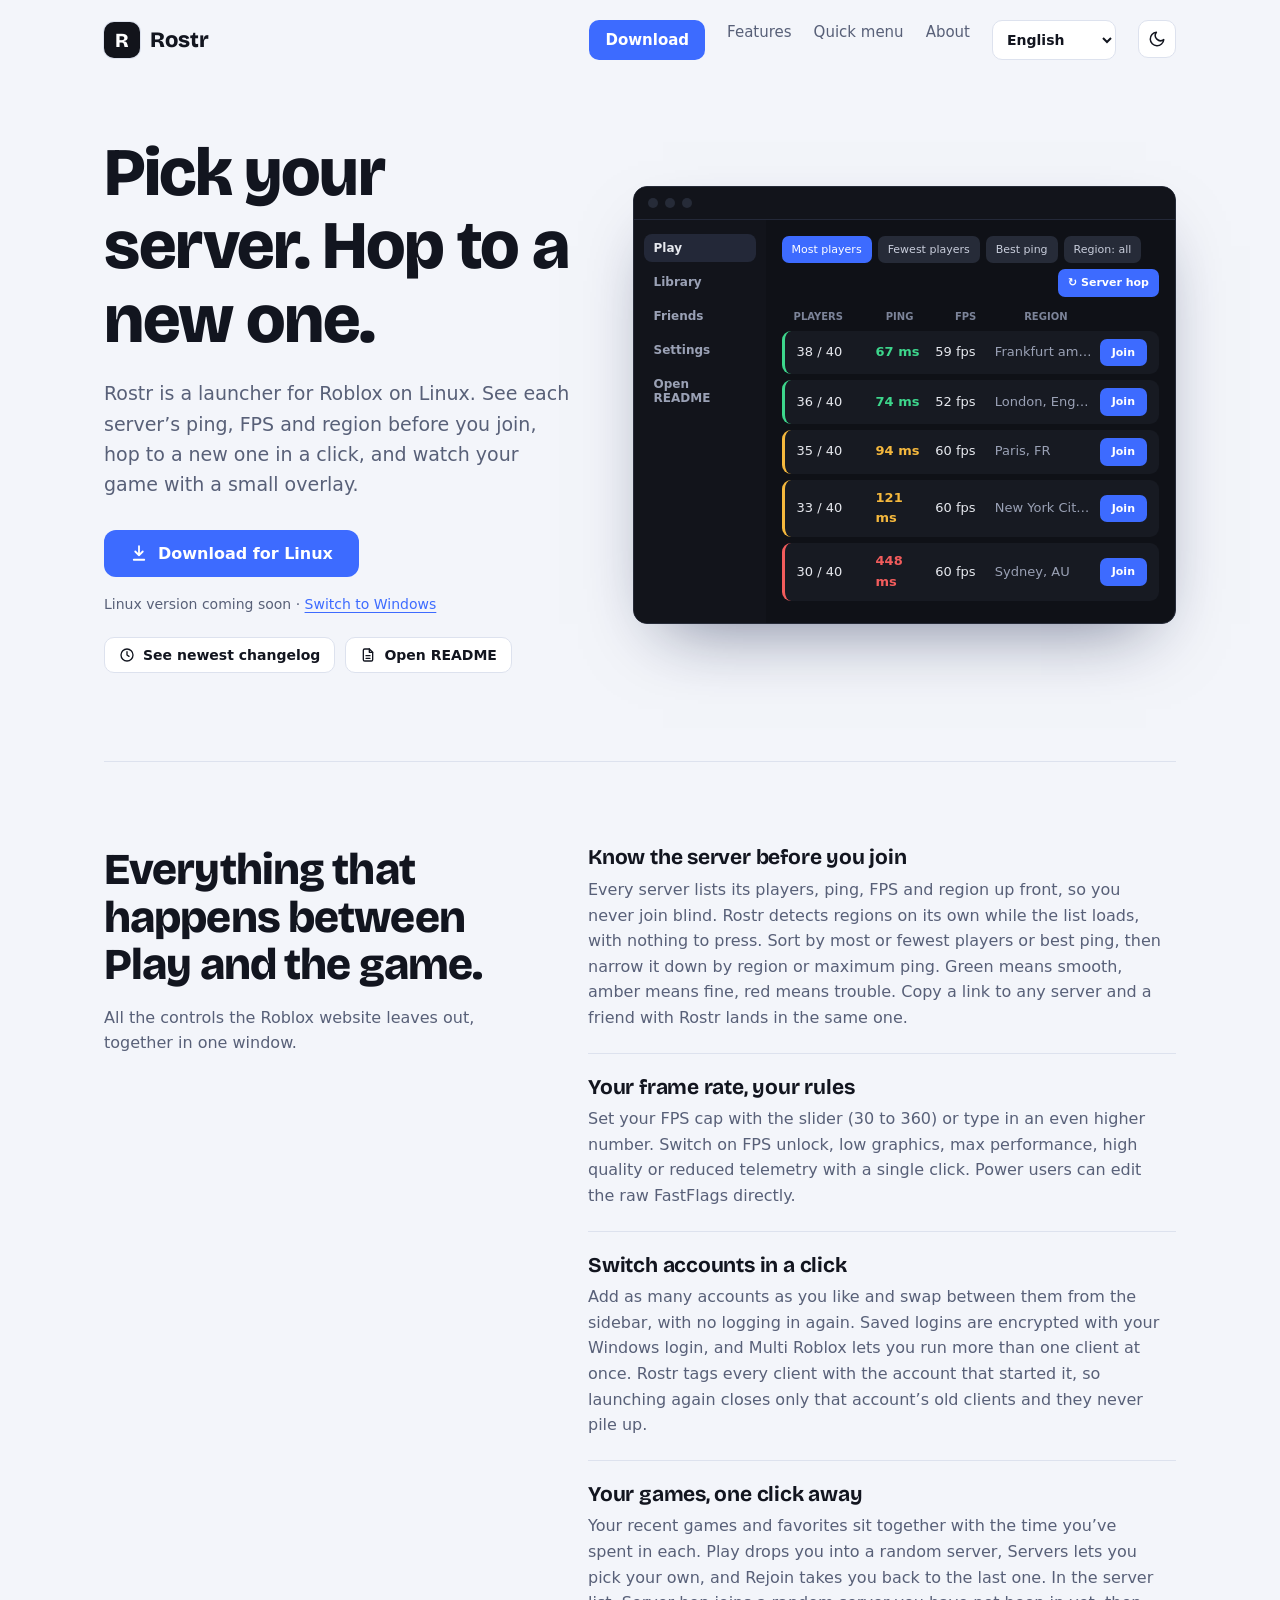
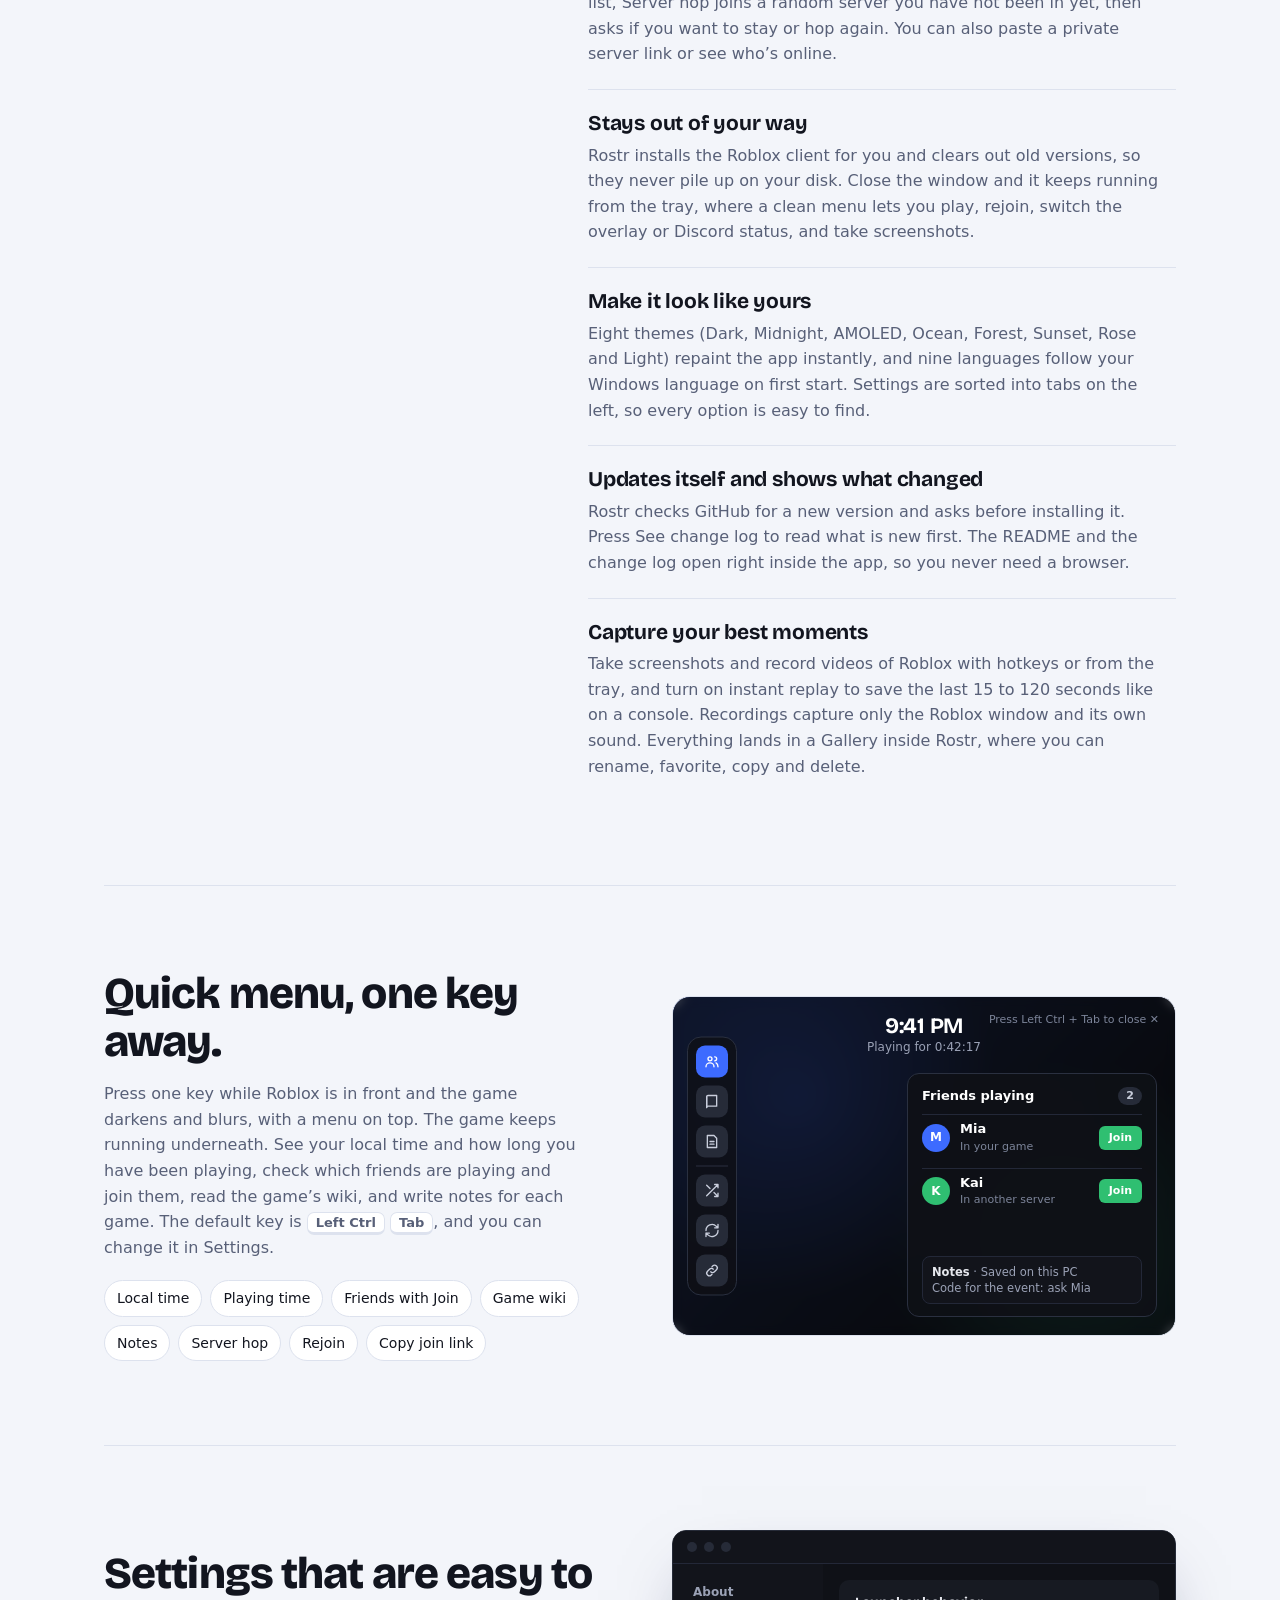
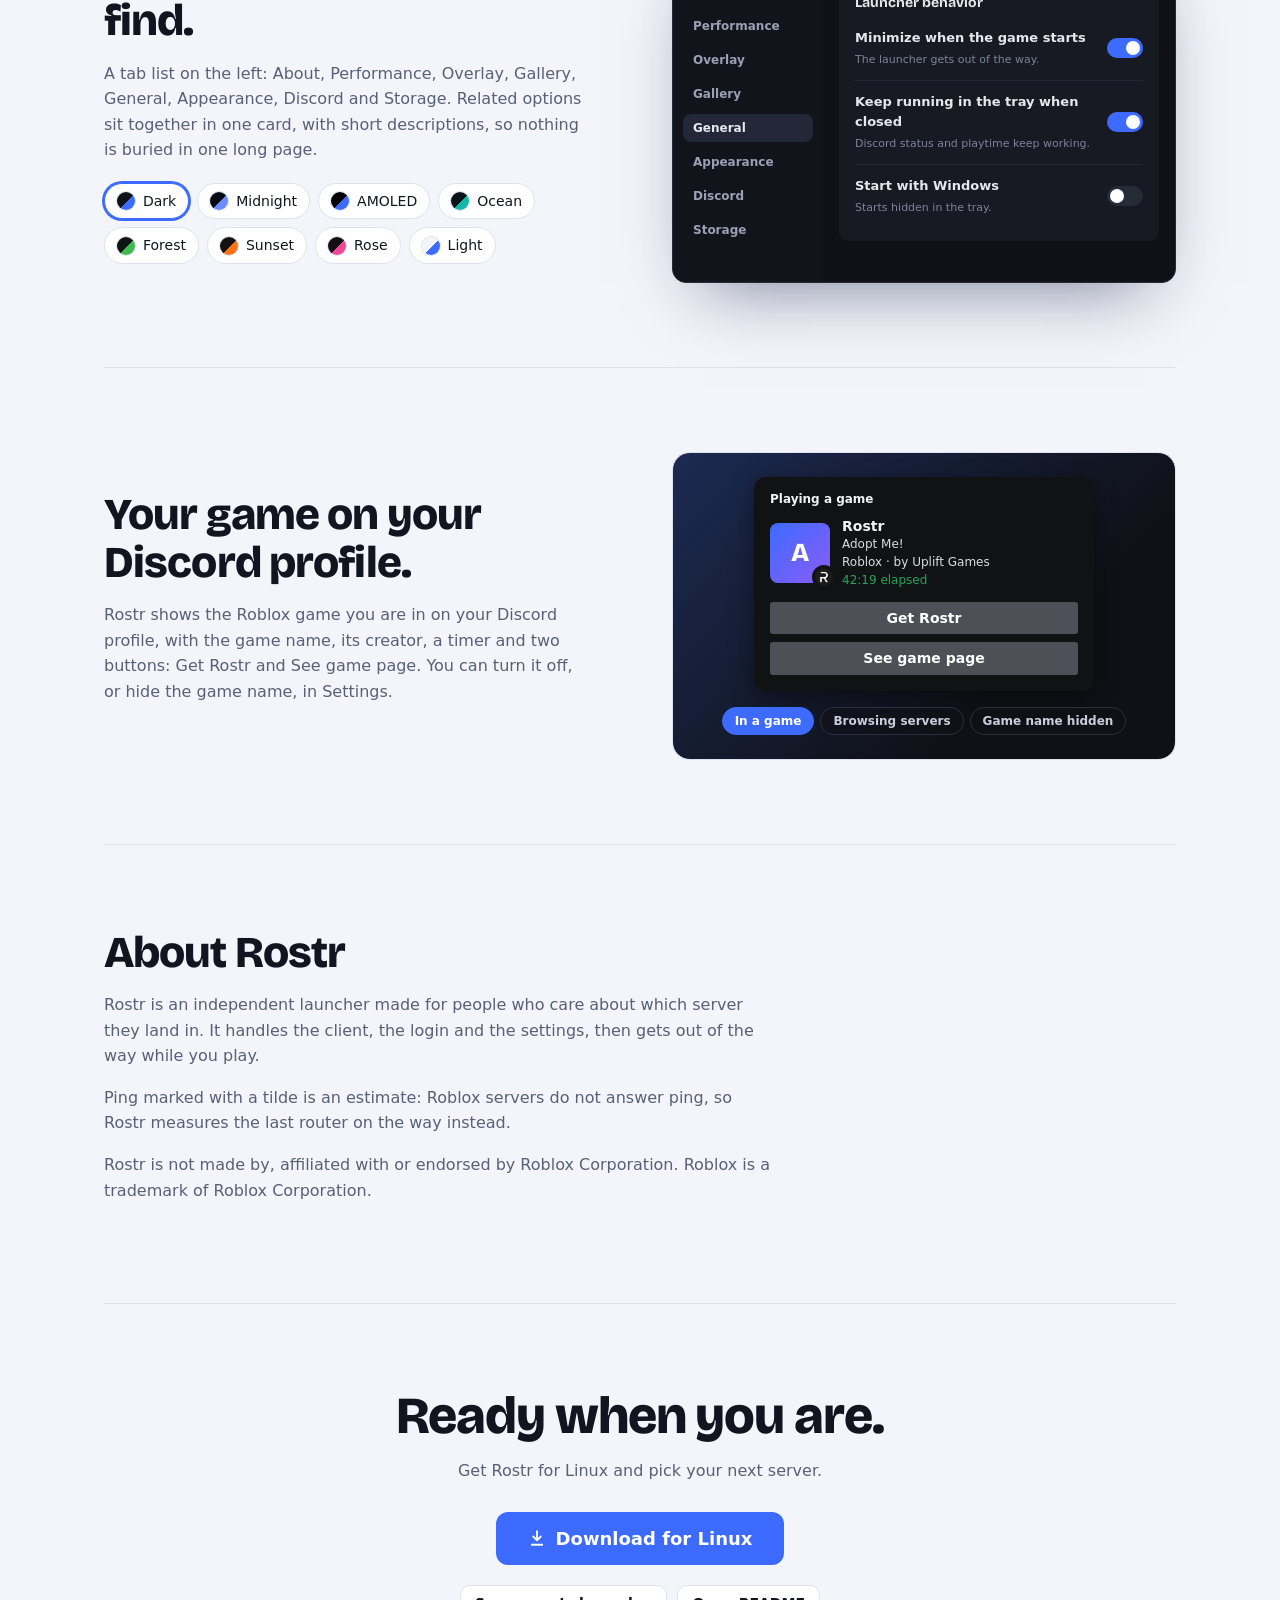
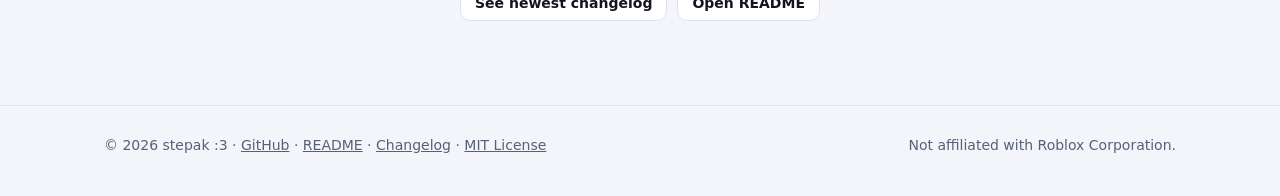
==== commit 0fe2cf31: "Add files via upload" ====
--- a/index.html
+++ b/index.html
@@ -8,8 +8,8 @@
 <link rel="icon" type="image/png" sizes="192x192" href="icon-192.png">
 <link rel="apple-touch-icon" href="apple-touch-icon.png">
 <meta name="theme-color" content="#12141B">
-<title>Rostr: a Roblox launcher that shows you the server first</title>
-<meta name="description" content="Rostr is a Windows launcher for Roblox with a server browser, auto region detection, an in-game overlay, Discord status, FPS cap and FastFlag presets, themes and self-update.">
+<title>Rostr: pick your server, hop to a new one</title>
+<meta name="description" content="Rostr is a Windows launcher for Roblox with a server browser, Server hop, auto region detection, an in-game overlay, screenshots and instant replay, Discord status, multiple accounts, FPS cap and FastFlag presets, themes and self-update.">
 <link rel="stylesheet" href="https://fonts.googleapis.com/css2?family=Bricolage+Grotesque:opsz,wght@12..96,500;12..96,700;12..96,800&display=swap">
 <script>try{var m=localStorage.getItem("rostr-mode");if(m==="light"||m==="dark")document.documentElement.setAttribute("data-mode",m)}catch(e){}</script>
 <style>
@@ -98,16 +98,36 @@
 .item h3{font-size:21px;font-weight:700;letter-spacing:-.01em}
 .item p{margin:8px 0 0;color:var(--muted);max-width:36em}
 
-/* overlay */
+/* quick menu */
 .ov{display:grid;grid-template-columns:minmax(0,1fr) minmax(0,1fr);gap:64px;align-items:center}
 .ov h2{font-size:clamp(30px,3.6vw,44px);font-weight:800}
 .ov p{color:var(--muted);max-width:30em}
 kbd{font:600 13px var(--body);background:var(--surface);border:1px solid var(--line);border-bottom-width:3px;border-radius:7px;padding:2px 8px}
 .stage{background:linear-gradient(135deg,#1c2a52,#0f1117 70%);border-radius:18px;min-height:300px;position:relative;border:1px solid var(--line)}
-.ovbox{position:absolute;right:18px;bottom:18px;background:rgba(15,17,23,.88);border:1px solid #2A3040;border-radius:10px;padding:10px 14px;min-width:200px;color:#fff;font-size:13px}
-.ovbox div{display:flex;justify-content:space-between;gap:24px;padding:2px 0}
-.ovbox span{color:#7C8499;font-size:11px}
-.ovbox b{font-weight:600}
+.stage.qm{min-height:340px;overflow:hidden;color:#fff;font-size:13px}
+.qm::before{content:"";position:absolute;inset:0;background:radial-gradient(circle at 25% 30%,#3D6BFF55,transparent 45%),radial-gradient(circle at 80% 75%,#2FBF7144,transparent 40%)}
+.qm .qm-dim{position:absolute;inset:0;background:rgba(5,7,12,.62);-webkit-backdrop-filter:blur(5px);backdrop-filter:blur(5px)}
+.qm .qm-top{position:absolute;top:16px;left:0;right:0;text-align:center;line-height:1.35}
+.qm .qm-clock{font:700 22px var(--display);letter-spacing:-.01em}
+.qm .qm-play{color:#9AA1B5;font-size:12px}
+.qm .qm-close{position:absolute;top:14px;right:16px;color:#7C8499;font-size:11px}
+.qm .qm-dock{position:absolute;left:14px;top:50%;transform:translateY(-50%);display:flex;flex-direction:column;gap:8px;padding:8px;border-radius:14px;background:rgba(15,17,23,.82);border:1px solid #2A3040}
+.qm .qm-dock i{width:32px;height:32px;border-radius:9px;background:#262B38;display:grid;place-items:center;color:#C9CEDC}
+.qm .qm-dock i.on{background:#3D6BFF;color:#fff}
+.qm .qm-dock svg{width:16px;height:16px;fill:none;stroke:currentColor;stroke-width:2;stroke-linecap:round;stroke-linejoin:round}
+.qm .qm-dock hr{border:0;border-top:1px solid #2A3040;margin:0}
+.qm .qm-panel{position:absolute;right:18px;bottom:18px;top:76px;width:min(250px,56%);background:rgba(15,17,23,.9);border:1px solid #2A3040;border-radius:12px;padding:12px 14px;display:flex;flex-direction:column;gap:8px}
+.qm .qm-h{display:flex;justify-content:space-between;align-items:center;font-weight:700}
+.qm .qm-h span{background:#262B38;border-radius:9px;padding:0 8px;font-size:11px;color:#C9CEDC}
+.qm .qm-row{display:flex;align-items:center;gap:10px;padding:6px 0;border-top:1px solid #232838}
+.qm .qm-av{width:28px;height:28px;border-radius:50%;background:#3D6BFF;display:grid;place-items:center;font-size:12px;font-weight:700;flex:none}
+.qm .qm-av.b{background:#2FBF71}
+.qm .qm-name{flex:1;min-width:0;line-height:1.25}
+.qm .qm-name b{display:block;font-weight:600}
+.qm .qm-name small{color:#7C8499;font-size:11px}
+.qm .qm-join{background:#2FBF71;border-radius:6px;padding:3px 10px;font-size:11px;font-weight:700}
+.qm .qm-note{margin-top:auto;background:#12141B;border:1px solid #232838;border-radius:8px;padding:7px 9px;color:#9AA1B5;font-size:11.5px;line-height:1.4}
+.qm .qm-note b{color:#E6E8EE;font-weight:600}
 .toggles{list-style:none;padding:0;margin:20px 0 0;display:flex;flex-wrap:wrap;gap:8px}
 .toggles li{padding:6px 12px;border-radius:999px;background:var(--surface);border:1px solid var(--line);font-size:14px}
 
@@ -133,6 +153,8 @@
   .win .side{display:none}
 }
 @media (max-width:520px){
+  .qm .qm-close,.qm .qm-note{display:none}
+  .qm .qm-panel{top:80px}
   .srv-h,.srv{grid-template-columns:1fr .9fr .9fr 1.4fr auto}
 }
 @media (prefers-reduced-motion:reduce){html{scroll-behavior:auto}}
@@ -256,7 +278,7 @@
 .win .side b.on,.win .side button.on{background:var(--wline);color:var(--wtext)}
 .win .chip{background:var(--wdim);color:var(--wtext2)}.win .chip.on{background:var(--wacc);color:var(--wai)}
 .win .srv,.win .card{background:var(--wcard)}.win .srv-h,.win .row2 span{color:var(--wmuted)}.win .srv .r{color:var(--wsoft)}
-.win .join{background:var(--wacc);color:var(--wai)}.win .row2{border-color:var(--wline)}
+.win .chip.hop{background:var(--wacc);color:var(--wai);font-weight:600;margin-left:auto}.win .join{background:var(--wacc);color:var(--wai)}.win .row2{border-color:var(--wline)}
 .win .sw{background:var(--wdim);cursor:pointer}.win .sw.on{background:var(--wacc)}
 .win .main{min-height:318px}.pg[hidden]{display:none}
 .pgh{font:700 17px var(--display);margin:0 0 3px}.pgs{font-size:11px;color:var(--wmuted);margin:0 0 10px}
@@ -299,7 +321,7 @@
     <nav aria-label="Main">
       <a href="#download" class="nav-dl" data-i18n="navDl">Download</a>
       <a href="#features" data-i18n="navFeat">Features</a>
-      <a href="#overlay" data-i18n="navOv">Overlay</a>
+      <a href="#quickmenu" data-i18n="navOv">Quick menu</a>
       <a href="#about" data-i18n="navAbout">About</a>
       <select class="lang" id="lang" aria-label="Language"></select>
       <button type="button" class="mode-btn" id="modebtn" aria-label="Switch to dark mode" title="Switch theme">
@@ -312,8 +334,8 @@
   <main id="top">
     <div class="hero">
       <div>
-        <h1 data-i18n="h1">See the server before you join it.</h1>
-        <p data-i18n="lead" class="lead">Rostr is a launcher for Roblox on <span class="os-name">Windows</span>. Browse servers by ping, FPS and region, jump into a random one with a single click, and keep an eye on your game with a small in-game overlay.</p>
+        <h1 data-i18n="h1">Pick your server. Hop to a new one.</h1>
+        <p data-i18n="lead" class="lead">Rostr is a launcher for Roblox on <span class="os-name">Windows</span>. See each server’s ping, FPS and region before you join, hop to a new one in a click, and watch your game with a small overlay.</p>
         <div class="cta-row">
           <button type="button" class="btn">
             <svg viewBox="0 0 24 24" fill="none" stroke="currentColor" stroke-width="2.4" stroke-linecap="round" stroke-linejoin="round" aria-hidden="true"><path d="M12 3v12m0 0l-5-5m5 5l5-5M5 21h14"/></svg><span data-i18n="dlFor">Download for <span class="os-name">Windows</span></span>
@@ -336,7 +358,7 @@
           <div class="side"><button class="on" type="button" data-page="play">Play</button><button type="button" data-page="library">Library</button><button type="button" data-page="friends">Friends</button><b aria-disabled="true">Settings</b><b aria-disabled="true">Open README</b></div>
           <div class="main">
             <div class="pg" data-pg="play">
-            <div class="tools"><span class="chip on">Most players</span><span class="chip">Fewest players</span><span class="chip">Best ping</span><span class="chip">Region: all</span></div>
+            <div class="tools"><span class="chip on">Most players</span><span class="chip">Fewest players</span><span class="chip">Best ping</span><span class="chip">Region: all</span><span class="chip hop">&#8635; Server hop</span></div>
             <div class="srv-h"><span>PLAYERS</span><span>PING</span><span>FPS</span><span>REGION</span><span></span></div>
             <div class="srv" style="--c:#3DD68C"><span>38 / 40</span><span class="p">67 ms</span><span>59 fps</span><span class="r">Frankfurt am Main, DE</span><span class="join">Join</span></div>
             <div class="srv" style="--c:#3DD68C"><span>36 / 40</span><span class="p">74 ms</span><span>52 fps</span><span class="r">London, England, GB</span><span class="join">Join</span></div>
@@ -369,7 +391,7 @@
         <div>
           <div class="item">
             <h3 data-i18n="f1t">Know the server before you join</h3>
-            <p data-i18n="f1p">Every server lists its players, ping, FPS and region up front, so you never join blind. Rostr detects regions on its own while the list loads, with nothing to press. Sort by most or fewest players or best ping, then narrow it down by region or maximum ping. Green means smooth, amber means fine, red means trouble.</p>
+            <p data-i18n="f1p">Every server lists its players, ping, FPS and region up front, so you never join blind. Rostr detects regions on its own while the list loads, with nothing to press. Sort by most or fewest players or best ping, then narrow it down by region or maximum ping. Green means smooth, amber means fine, red means trouble. Copy a link to any server and a friend with Rostr lands in the same one.</p>
           </div>
           <div class="item">
             <h3 data-i18n="f2t">Your frame rate, your rules</h3>
@@ -377,15 +399,15 @@
           </div>
           <div class="item">
             <h3 data-i18n="f3t">Switch accounts in a click</h3>
-            <p data-i18n="f3p">Add as many accounts as you like and swap between them from the sidebar, with no logging in again. Saved logins are encrypted with your Windows login, and Multi Roblox lets you run more than one client at once.</p>
+            <p data-i18n="f3p">Add as many accounts as you like and swap between them from the sidebar, with no logging in again. Saved logins are encrypted with your Windows login, and Multi Roblox lets you run more than one client at once. Rostr tags every client with the account that started it, so launching again closes only that account’s old clients and they never pile up.</p>
           </div>
           <div class="item">
             <h3 data-i18n="f4t">Your games, one click away</h3>
-            <p data-i18n="f4p">Your recent games and favorites sit together with the time you’ve spent in each. Play drops you into a random server, Servers lets you pick your own, and Rejoin takes you back to the last one. You can also paste a private server link or see who’s online.</p>
+            <p data-i18n="f4p">Your recent games and favorites sit together with the time you’ve spent in each. Play drops you into a random server, Servers lets you pick your own, and Rejoin takes you back to the last one. In the server list, Server hop joins a random server you have not been in yet, then asks if you want to stay or hop again. You can also paste a private server link or see who’s online.</p>
           </div>
           <div class="item">
             <h3 data-i18n="f5t">Stays out of your way</h3>
-            <p data-i18n="f5p">Rostr installs the Roblox client for you and clears out old versions, so they never pile up on your disk.</p>
+            <p data-i18n="f5p">Rostr installs the Roblox client for you and clears out old versions, so they never pile up on your disk. Close the window and it keeps running from the tray, where a clean menu lets you play, rejoin, switch the overlay or Discord status, and take screenshots.</p>
           </div>
           <div class="item">
             <h3 data-i18n="f6t">Make it look like yours</h3>
@@ -395,26 +417,41 @@
             <h3 data-i18n="f7t">Updates itself and shows what changed</h3>
             <p data-i18n="f7p">Rostr checks GitHub for a new version and asks before installing it. Press See change log to read what is new first. The README and the change log open right inside the app, so you never need a browser.</p>
           </div>
+          <div class="item">
+            <h3 data-i18n="f8t">Capture your best moments</h3>
+            <p data-i18n="f8p">Take screenshots and record videos of Roblox with hotkeys or from the tray, and turn on instant replay to save the last 15 to 120 seconds like on a console. Recordings capture only the Roblox window and its own sound. Everything lands in a Gallery inside Rostr, where you can rename, favorite, copy and delete.</p>
+          </div>
         </div>
       </div>
     </section>
 
-    <section id="overlay">
+    <section id="quickmenu">
       <div class="ov">
         <div>
-          <h2 data-i18n="h2o">An overlay you control.</h2>
-          <p>A small click-through box sits in the corner of the Roblox window you pick, and only shows while Roblox is in front. Choose which lines it shows, pick the corner it sits in, and bind the hide and show key to whatever suits you. The default is <kbd>Ctrl</kbd> <kbd>Shift</kbd> <kbd>O</kbd>.</p>
-          <ul class="toggles" aria-label="Lines you can switch on or off">
-            <li>Ping</li><li>CPU</li><li>RAM</li><li>Session time</li><li>Region</li><li>Account name</li>
+          <h2 data-i18n="h2o">Quick menu, one key away.</h2>
+          <p data-i18n="ovP">Press one key while Roblox is in front and the game darkens and blurs, with a menu on top. The game keeps running underneath. See your local time and how long you have been playing, check which friends are playing and join them, read the game’s wiki, and write notes for each game. The default key is <kbd>Left Ctrl</kbd> <kbd>Tab</kbd>, and you can change it in Settings.</p>
+          <ul class="toggles" aria-label="What the quick menu gives you">
+            <li>Local time</li><li>Playing time</li><li>Friends with Join</li><li>Game wiki</li><li>Notes</li><li>Server hop</li><li>Rejoin</li><li>Copy join link</li>
           </ul>
         </div>
-        <div class="stage" role="img" aria-label="A game window with the Rostr overlay in the bottom right corner">
-          <div class="ovbox">
-            <div><span>PING</span><b style="color:#3DD68C">~68 ms</b></div>
-            <div><span>CPU</span><b>14%</b></div>
-            <div><span>RAM</span><b>1,240 MB</b></div>
-            <div><span>TIME</span><b>00:42:17</b></div>
-            <div><span>REGION</span><b>Frankfurt, DE</b></div>
+        <div class="stage qm" role="img" aria-label="A game window dimmed and blurred, with the Rostr quick menu on top: the time, how long you have played, a list of friends who are playing with Join buttons, and a column of quick buttons on the left">
+          <div class="qm-dim"></div>
+          <div class="qm-top"><div class="qm-clock">9:41 PM</div><div class="qm-play">Playing for 0:42:17</div></div>
+          <div class="qm-close">Press Left Ctrl + Tab to close ✕</div>
+          <div class="qm-dock">
+            <i class="on"><svg viewBox="0 0 24 24" aria-hidden="true"><circle cx="9" cy="8" r="3"/><path d="M3 20c0-3.3 2.7-6 6-6s6 2.7 6 6"/><path d="M16 5a3 3 0 0 1 0 6M18 14c1.7.8 3 2.6 3 6"/></svg></i>
+            <i><svg viewBox="0 0 24 24" aria-hidden="true"><path d="M4 5a2 2 0 0 1 2-2h13v16H6a2 2 0 0 0-2 2z"/><path d="M4 21V5"/></svg></i>
+            <i><svg viewBox="0 0 24 24" aria-hidden="true"><path d="M5 3h10l4 4v14H5z"/><path d="M9 12h6M9 16h6"/></svg></i>
+            <hr>
+            <i><svg viewBox="0 0 24 24" aria-hidden="true"><path d="M16 3h5v5M4 20 21 3M21 16v5h-5M15 15l6 6M4 4l5 5"/></svg></i>
+            <i><svg viewBox="0 0 24 24" aria-hidden="true"><path d="M3 12a9 9 0 0 1 15.5-6.2L21 8M21 3v5h-5M21 12a9 9 0 0 1-15.5 6.2L3 16M3 21v-5h5"/></svg></i>
+            <i><svg viewBox="0 0 24 24" aria-hidden="true"><path d="M10 14a4 4 0 0 0 5.7 0l3-3a4 4 0 0 0-5.7-5.7l-1 1M14 10a4 4 0 0 0-5.7 0l-3 3A4 4 0 0 0 11 18.7l1-1"/></svg></i>
+          </div>
+          <div class="qm-panel">
+            <div class="qm-h">Friends playing <span>2</span></div>
+            <div class="qm-row"><div class="qm-av">M</div><div class="qm-name"><b>Mia</b><small>In your game</small></div><div class="qm-join">Join</div></div>
+            <div class="qm-row"><div class="qm-av b">K</div><div class="qm-name"><b>Kai</b><small>In another server</small></div><div class="qm-join">Join</div></div>
+            <div class="qm-note"><b>Notes</b> · Saved on this PC<br>Code for the event: ask Mia</div>
           </div>
         </div>
       </div>
@@ -424,13 +461,13 @@
       <div class="ov">
         <div>
           <h2 data-i18n="sT">Settings that are easy to find.</h2>
-          <p data-i18n="sP">A tab list on the left: About, Performance, Overlay, General, Appearance, Discord and Storage. Related options sit together in one card, with short descriptions, so nothing is buried in one long page.</p>
+          <p data-i18n="sP">A tab list on the left: About, Performance, Overlay, Gallery, General, Appearance, Discord and Storage. Related options sit together in one card, with short descriptions, so nothing is buried in one long page.</p>
           <ul class="toggles swatches" aria-label="Themes. Pick one to preview it in the settings window."><li><button type="button" class="tbtn" data-theme="Dark" aria-pressed="false"><i style="--b:#0F1117;--a:#3D6BFF"></i>Dark</button></li><li><button type="button" class="tbtn" data-theme="Midnight" aria-pressed="false"><i style="--b:#070A14;--a:#6C8CFF"></i>Midnight</button></li><li><button type="button" class="tbtn" data-theme="AMOLED" aria-pressed="false"><i style="--b:#000000;--a:#3D6BFF"></i>AMOLED</button></li><li><button type="button" class="tbtn" data-theme="Ocean" aria-pressed="false"><i style="--b:#0A1418;--a:#14B8A6"></i>Ocean</button></li><li><button type="button" class="tbtn" data-theme="Forest" aria-pressed="false"><i style="--b:#0E1410;--a:#3FB950"></i>Forest</button></li><li><button type="button" class="tbtn" data-theme="Sunset" aria-pressed="false"><i style="--b:#16100F;--a:#F97316"></i>Sunset</button></li><li><button type="button" class="tbtn" data-theme="Rose" aria-pressed="false"><i style="--b:#150F13;--a:#EC4899"></i>Rose</button></li><li><button type="button" class="tbtn" data-theme="Light" aria-pressed="false"><i style="--b:#F3F5F9;--a:#3D6BFF"></i>Light</button></li></ul>
         </div>
         <div class="win set" id="setwin" role="group" aria-label="The Rostr settings page. Pick a theme on the left to see it here.">
           <div class="bar"><i></i><i></i><i></i></div>
           <div class="body">
-            <div class="side"><b aria-disabled="true">About</b><b aria-disabled="true">Performance</b><b aria-disabled="true">Overlay</b><button class="on" type="button" data-sp="general">General</button><button type="button" data-sp="appearance">Appearance</button><button type="button" data-sp="discord">Discord</button><b aria-disabled="true">Storage</b></div>
+            <div class="side"><b aria-disabled="true">About</b><b aria-disabled="true">Performance</b><b aria-disabled="true">Overlay</b><b aria-disabled="true">Gallery</b><button class="on" type="button" data-sp="general">General</button><button type="button" data-sp="appearance">Appearance</button><button type="button" data-sp="discord">Discord</button><b aria-disabled="true">Storage</b></div>
             <div class="main">
               <div class="card pg" data-sp-pg="general">
                 <h4>Launcher behavior</h4>
@@ -586,7 +623,7 @@
 
 // Language switcher. English text lives in the HTML; other languages are listed here. Missing keys fall back to English.
 (function () {
-  var T = {"cs": {"name": "Čeština", "navDl": "Stáhnout", "navFeat": "Funkce", "navOv": "Overlay", "navAbout": "O aplikaci", "h1": "Podívej se na server, než se připojíš.", "lead": "Rostr je launcher pro Roblox na <span class=\"os-name\">Windows</span>. Procházej servery podle pingu, FPS a regionu, jedním klikem skoč na náhodný a hlídej hru malým overlayem přímo ve hře.", "dlFor": "Stáhnout pro <span class=\"os-name\">Windows</span>", "h2f": "Všechno, co se děje mezi tlačítkem Play a hrou.", "intro": "Všechny ovládací prvky, které web Robloxu vynechává, v jednom okně.", "f1t": "Znej server dřív, než se připojíš", "f1p": "Každý server ukazuje hráče, ping, FPS a region předem, takže nikdy nevstupuješ naslepo. Rostr zjišťuje regiony sám během načítání seznamu. Řaď podle nejvíce či nejméně hráčů nebo nejlepšího pingu a pak filtruj podle regionu nebo maximálního pingu. Zelená znamená plynulé, oranžová v pořádku, červená potíže.", "f2t": "Tvoje snímky za sekundu, tvoje pravidla", "f2p": "Nastav limit FPS posuvníkem (30 až 360) nebo zadej ještě vyšší číslo. Jedním klikem zapni odemčení FPS, nízkou grafiku, maximální výkon, vysokou kvalitu nebo méně telemetrie. Pokročilí mohou upravovat přímo FastFlagy.", "f3t": "Přepínej účty jedním klikem", "f3p": "Přidej tolik účtů, kolik chceš, a přepínej mezi nimi v postranním panelu bez nového přihlašování. Uložená přihlášení jsou šifrována tvým přihlášením do Windows a Multi Roblox umožní spustit víc klientů najednou.", "f4t": "Tvoje hry na jedno kliknutí", "f4p": "Nedávné hry a oblíbené jsou pohromadě s časem, který jsi v nich strávil. Play tě hodí na náhodný server, Servery ti dají vybrat vlastní a Rejoin tě vrátí na poslední. Můžeš také vložit odkaz na soukromý server nebo vidět, kdo je online.", "f5t": "Nepřekáží ti", "f5p": "Rostr za tebe nainstaluje klienta Roblox a maže staré verze, aby se ti nehromadily na disku.", "h2o": "Overlay, který ovládáš ty.", "h2r": "Můžeš začít, kdykoli budeš chtít.", "dlP": "Získej Rostr pro <span class=\"os-name\">Windows</span> a vyber si další server.", "aboutT": "O Rostru", "ab1": "Rostr je nezávislý launcher pro lidi, kterým záleží na tom, na jakém serveru skončí. Stará se o klienta, přihlášení i nastavení a během hraní se ti drží z cesty.", "ab2": "Ping označený vlnovkou je odhad: servery Robloxu na ping neodpovídají, a proto Rostr měří poslední router na cestě.", "ab3": "Rostr nevytvořil, není spojen ani schválen společností Roblox Corporation. Roblox je ochranná známka společnosti Roblox Corporation.", "notAff": "Není spojen se společností Roblox Corporation.", "dcT": "Tvoje hra na tvém Discord profilu.", "dcP": "Rostr zobrazí na tvém Discord profilu Roblox hru, ve které jsi, s názvem hry, jejím tvůrcem, časovačem a dvěma tlačítky: Získat Rostr a Stránka hry. V nastavení to můžeš vypnout nebo skrýt název hry.", "verLabel": "Nejnovější verze", "btnLog": "Zobrazit nejnovější změny", "btnReadme": "Otevřít README", "edGh": "Otevřít na GitHubu", "edPrev": "Náhled", "edSrc": "Zdroj", "edLoading": "Načítám z GitHubu...", "edError": "Teď se to nepodařilo načíst z GitHubu. Použij Otevřít na GitHubu.", "edNoNotes": "Pro toto vydání nebyl napsán seznam změn.", "f6t": "Ať vypadá podle tebe", "f6p": "Osm motivů (Dark, Midnight, AMOLED, Ocean, Forest, Sunset, Rose a Light) přebarví aplikaci okamžitě a devět jazyků se při prvním spuštění řídí jazykem Windows. Nastavení je rozdělené do karet vlevo, takže každou volbu snadno najdeš.", "f7t": "Aktualizuje se sama a ukáže, co se změnilo", "f7p": "Rostr hledá na GitHubu novou verzi a před instalací se zeptá. Tlačítkem Zobrazit změny si nejdřív přečteš, co je nového. README i seznam změn se otevřou přímo v aplikaci, prohlížeč nepotřebuješ.", "sT": "Nastavení, které snadno najdeš.", "sP": "Seznam karet vlevo: O aplikaci, Výkon, Overlay, Obecné, Vzhled, Discord a Úložiště. Související volby jsou pohromadě v jedné kartě s krátkým popisem, nic není schované na jedné dlouhé stránce.", "ftLog": "Seznam změn"}, "de": {"name": "Deutsch", "navDl": "Download", "navFeat": "Funktionen", "navOv": "Overlay", "navAbout": "Über", "h1": "Sieh den Server, bevor du beitrittst.", "lead": "Rostr ist ein Launcher für Roblox unter <span class=\"os-name\">Windows</span>. Durchsuche Server nach Ping, FPS und Region, springe mit einem Klick auf einen zufälligen und behalte dein Spiel mit einem kleinen Overlay im Blick.", "dlFor": "Download für <span class=\"os-name\">Windows</span>", "h2f": "Alles zwischen Play und dem Spiel.", "intro": "Alle Einstellungen, die die Roblox-Website weglässt, in einem Fenster.", "f1t": "Kenne den Server, bevor du beitrittst", "f2t": "Deine Framerate, deine Regeln", "f3t": "Konten mit einem Klick wechseln", "f4t": "Deine Spiele, einen Klick entfernt", "f5t": "Bleibt dir aus dem Weg", "h2o": "Ein Overlay, das du kontrollierst.", "h2r": "Bereit, wenn du es bist.", "dlP": "Hol dir Rostr für <span class=\"os-name\">Windows</span> und wähle deinen nächsten Server.", "aboutT": "Über Rostr", "notAff": "Nicht mit Roblox Corporation verbunden.", "dcT": "Dein Spiel auf deinem Discord-Profil.", "dcP": "Rostr zeigt das Roblox-Spiel, in dem du bist, auf deinem Discord-Profil an, mit Spielname, Ersteller, Timer und zwei Buttons. In den Einstellungen kannst du es ausschalten.", "verLabel": "Neueste Version", "btnLog": "Neueste Änderungen ansehen", "btnReadme": "README öffnen", "edGh": "Auf GitHub öffnen", "edPrev": "Vorschau", "edSrc": "Quelltext", "edLoading": "Lade von GitHub ...", "edError": "Das konnte gerade nicht von GitHub geladen werden. Nutze stattdessen Auf GitHub öffnen.", "edNoNotes": "Für diese Version wurde kein Änderungsprotokoll geschrieben.", "f6t": "Gestalte es nach deinem Geschmack", "f6p": "Acht Designs (Dark, Midnight, AMOLED, Ocean, Forest, Sunset, Rose und Light) färben die App sofort um, und neun Sprachen folgen beim ersten Start deiner Windows-Sprache. Die Einstellungen sind in Tabs links sortiert, sodass jede Option leicht zu finden ist.", "f7t": "Aktualisiert sich selbst und zeigt, was neu ist", "f7p": "Rostr prüft GitHub auf eine neue Version und fragt vor der Installation nach. Mit Änderungen ansehen liest du vorher, was neu ist. README und Änderungsprotokoll öffnen sich direkt in der App, einen Browser brauchst du nicht.", "sT": "Einstellungen, die man leicht findet.", "sP": "Eine Tab-Liste links: Info, Leistung, Overlay, Allgemein, Aussehen, Discord und Speicher. Zusammengehörige Optionen stehen in einer Karte mit kurzen Beschreibungen, nichts versteckt sich auf einer langen Seite.", "ftLog": "Änderungsprotokoll"}, "es": {"name": "Español", "navDl": "Descargar", "navFeat": "Funciones", "navOv": "Overlay", "navAbout": "Acerca de", "h1": "Mira el servidor antes de entrar.", "lead": "Rostr es un launcher de Roblox para <span class=\"os-name\">Windows</span>. Explora servidores por ping, FPS y región, entra a uno aleatorio con un clic y vigila tu juego con un pequeño overlay.", "dlFor": "Descargar para <span class=\"os-name\">Windows</span>", "h2f": "Todo lo que pasa entre Jugar y el juego.", "intro": "Todos los controles que la web de Roblox omite, en una sola ventana.", "f1t": "Conoce el servidor antes de entrar", "f2t": "Tus FPS, tus reglas", "f3t": "Cambia de cuenta con un clic", "f4t": "Tus juegos, a un clic", "f5t": "No te estorba", "h2o": "Un overlay que tú controlas.", "h2r": "Listo cuando tú lo estés.", "dlP": "Consigue Rostr para <span class=\"os-name\">Windows</span> y elige tu próximo servidor.", "aboutT": "Acerca de Rostr", "notAff": "Sin relación con Roblox Corporation.", "dcT": "Tu juego en tu perfil de Discord.", "dcP": "Rostr muestra en tu perfil de Discord el juego de Roblox en el que estás, con su nombre, creador, temporizador y dos botones. Puedes desactivarlo en los ajustes.", "verLabel": "Última versión", "btnLog": "Ver los últimos cambios", "btnReadme": "Abrir README", "edGh": "Abrir en GitHub", "edPrev": "Vista previa", "edSrc": "Código", "edLoading": "Cargando desde GitHub...", "edError": "No se pudo cargar desde GitHub ahora mismo. Usa Abrir en GitHub.", "edNoNotes": "No se escribió un registro de cambios para esta versión.", "f6t": "Hazlo a tu manera", "f6p": "Ocho temas (Dark, Midnight, AMOLED, Ocean, Forest, Sunset, Rose y Light) cambian la app al instante, y nueve idiomas siguen el idioma de Windows al primer inicio. Los ajustes están ordenados en pestañas a la izquierda, así que cada opción es fácil de encontrar.", "f7t": "Se actualiza sola y te muestra qué cambió", "f7p": "Rostr busca una versión nueva en GitHub y pregunta antes de instalarla. Con Ver cambios lees primero las novedades. El README y el registro de cambios se abren dentro de la app, sin necesidad de navegador.", "sT": "Ajustes fáciles de encontrar.", "sP": "Una lista de pestañas a la izquierda: Acerca de, Rendimiento, Overlay, General, Apariencia, Discord y Almacenamiento. Las opciones relacionadas están juntas en una tarjeta con descripciones cortas, sin nada escondido en una página larga.", "ftLog": "Cambios"}, "fr": {"name": "Français", "navDl": "Télécharger", "navFeat": "Fonctions", "navOv": "Overlay", "navAbout": "À propos", "h1": "Voyez le serveur avant de le rejoindre.", "lead": "Rostr est un lanceur pour Roblox sur <span class=\"os-name\">Windows</span>. Parcourez les serveurs par ping, FPS et région, rejoignez-en un au hasard en un clic et gardez un œil sur votre jeu grâce à un petit overlay.", "dlFor": "Télécharger pour <span class=\"os-name\">Windows</span>", "h2f": "Tout ce qui se passe entre Jouer et le jeu.", "intro": "Tous les réglages que le site de Roblox omet, dans une seule fenêtre.", "f1t": "Connaissez le serveur avant de rejoindre", "f2t": "Vos FPS, vos règles", "f3t": "Changez de compte en un clic", "f4t": "Vos jeux à un clic", "f5t": "Reste discret", "h2o": "Un overlay que vous contrôlez.", "h2r": "Prêt quand vous l’êtes.", "dlP": "Obtenez Rostr pour <span class=\"os-name\">Windows</span> et choisissez votre prochain serveur.", "aboutT": "À propos de Rostr", "notAff": "Non affilié à Roblox Corporation.", "dcT": "Votre jeu sur votre profil Discord.", "dcP": "Rostr affiche sur votre profil Discord le jeu Roblox en cours, avec son nom, son créateur, un chronomètre et deux boutons. Désactivable dans les paramètres.", "verLabel": "Dernière version", "btnLog": "Voir les derniers changements", "btnReadme": "Ouvrir le README", "edGh": "Ouvrir sur GitHub", "edPrev": "Aperçu", "edSrc": "Source", "edLoading": "Chargement depuis GitHub...", "edError": "Impossible de charger cela depuis GitHub pour le moment. Utilisez Ouvrir sur GitHub.", "edNoNotes": "Aucun journal des modifications n’a été rédigé pour cette version.", "f6t": "Personnalisez-le", "f6p": "Huit thèmes (Dark, Midnight, AMOLED, Ocean, Forest, Sunset, Rose et Light) repeignent l’appli instantanément, et neuf langues suivent celle de Windows au premier lancement. Les paramètres sont rangés en onglets à gauche, donc chaque option se trouve facilement.", "f7t": "Se met à jour seul et montre ce qui change", "f7p": "Rostr cherche une nouvelle version sur GitHub et demande avant de l’installer. Avec Voir les changements, vous lisez d’abord les nouveautés. Le README et le journal des modifications s’ouvrent dans l’appli, sans navigateur.", "sT": "Des paramètres faciles à trouver.", "sP": "Une liste d’onglets à gauche : À propos, Performances, Overlay, Général, Apparence, Discord et Stockage. Les options liées sont réunies dans une carte avec de courtes descriptions, rien n’est caché dans une longue page.", "ftLog": "Journal des modifications"}, "pl": {"name": "Polski", "navDl": "Pobierz", "navFeat": "Funkcje", "navOv": "Overlay", "navAbout": "O programie", "h1": "Zobacz serwer, zanim do niego dołączysz.", "lead": "Rostr to launcher do Robloxa na <span class=\"os-name\">Windows</span>. Przeglądaj serwery według pingu, FPS i regionu, wskakuj na losowy jednym kliknięciem i miej grę pod kontrolą dzięki małemu overlayowi.", "dlFor": "Pobierz na <span class=\"os-name\">Windows</span>", "h2f": "Wszystko, co dzieje się między Play a grą.", "intro": "Wszystkie opcje, których brakuje na stronie Robloxa, w jednym oknie.", "f1t": "Poznaj serwer, zanim dołączysz", "f2t": "Twoje FPS, twoje zasady", "f3t": "Zmieniaj konta jednym kliknięciem", "f4t": "Twoje gry na wyciągnięcie ręki", "f5t": "Nie przeszkadza", "h2o": "Overlay pod twoją kontrolą.", "h2r": "Gotowe, gdy ty jesteś.", "dlP": "Pobierz Rostr na <span class=\"os-name\">Windows</span> i wybierz kolejny serwer.", "aboutT": "O Rostr", "notAff": "Niepowiązany z Roblox Corporation.", "dcT": "Twoja gra na profilu Discord.", "dcP": "Rostr pokazuje na profilu Discord grę Roblox, w której jesteś, z nazwą, twórcą, licznikiem czasu i dwoma przyciskami. Możesz to wyłączyć w ustawieniach.", "verLabel": "Najnowsza wersja", "btnLog": "Zobacz najnowsze zmiany", "btnReadme": "Otwórz README", "edGh": "Otwórz na GitHubie", "edPrev": "Podgląd", "edSrc": "Źródło", "edLoading": "Wczytuję z GitHuba...", "edError": "Nie udało się teraz wczytać tego z GitHuba. Użyj Otwórz na GitHubie.", "edNoNotes": "Dla tego wydania nie napisano listy zmian.", "f6t": "Ustaw po swojemu", "f6p": "Osiem motywów (Dark, Midnight, AMOLED, Ocean, Forest, Sunset, Rose i Light) zmienia wygląd aplikacji natychmiast, a dziewięć języków przy pierwszym uruchomieniu podąża za językiem Windows. Ustawienia są podzielone na karty po lewej, więc każdą opcję łatwo znaleźć.", "f7t": "Aktualizuje się sam i pokazuje, co się zmieniło", "f7p": "Rostr sprawdza na GitHubie nową wersję i pyta przed instalacją. Przyciskiem Zobacz zmiany najpierw przeczytasz, co nowego. README i lista zmian otwierają się w aplikacji, przeglądarka nie jest potrzebna.", "sT": "Ustawienia, które łatwo znaleźć.", "sP": "Lista kart po lewej: O programie, Wydajność, Overlay, Ogólne, Wygląd, Discord i Pamięć. Powiązane opcje są razem w jednej karcie z krótkimi opisami, nic nie ginie na jednej długiej stronie.", "ftLog": "Lista zmian"}, "pt": {"name": "Português", "navDl": "Baixar", "navFeat": "Recursos", "navOv": "Overlay", "navAbout": "Sobre", "h1": "Veja o servidor antes de entrar.", "lead": "O Rostr é um launcher de Roblox para <span class=\"os-name\">Windows</span>. Navegue pelos servidores por ping, FPS e região, entre em um aleatório com um clique e acompanhe seu jogo com um pequeno overlay.", "dlFor": "Baixar para <span class=\"os-name\">Windows</span>", "h2f": "Tudo o que acontece entre o Play e o jogo.", "intro": "Todos os controles que o site do Roblox deixa de fora, em uma só janela.", "f1t": "Conheça o servidor antes de entrar", "f2t": "Seus FPS, suas regras", "f3t": "Troque de conta com um clique", "f4t": "Seus jogos a um clique", "f5t": "Não atrapalha", "h2o": "Um overlay que você controla.", "h2r": "Pronto quando você estiver.", "dlP": "Baixe o Rostr para <span class=\"os-name\">Windows</span> e escolha seu próximo servidor.", "aboutT": "Sobre o Rostr", "notAff": "Sem afiliação com a Roblox Corporation.", "dcT": "Seu jogo no seu perfil do Discord.", "dcP": "O Rostr mostra no seu perfil do Discord o jogo do Roblox em que você está, com nome, criador, cronômetro e dois botões. Dá para desativar nas configurações.", "verLabel": "Versão mais recente", "btnLog": "Ver as últimas mudanças", "btnReadme": "Abrir README", "edGh": "Abrir no GitHub", "edPrev": "Pré-visualização", "edSrc": "Código", "edLoading": "Carregando do GitHub...", "edError": "Não foi possível carregar isto do GitHub agora. Use Abrir no GitHub.", "edNoNotes": "Nenhum registro de alterações foi escrito para esta versão.", "f6t": "Deixe do seu jeito", "f6p": "Oito temas (Dark, Midnight, AMOLED, Ocean, Forest, Sunset, Rose e Light) mudam o app na hora, e nove idiomas seguem o idioma do Windows na primeira abertura. As configurações são organizadas em abas à esquerda, então cada opção é fácil de achar.", "f7t": "Atualiza sozinho e mostra o que mudou", "f7p": "O Rostr procura uma versão nova no GitHub e pergunta antes de instalar. Com Ver mudanças, você lê primeiro as novidades. O README e o registro de alterações abrem dentro do app, sem precisar de navegador.", "sT": "Configurações fáceis de achar.", "sP": "Uma lista de abas à esquerda: Sobre, Desempenho, Overlay, Geral, Aparência, Discord e Armazenamento. As opções relacionadas ficam juntas em um cartão com descrições curtas, sem nada escondido em uma página longa.", "ftLog": "Registro de alterações"}, "ru": {"name": "Русский", "navDl": "Скачать", "navFeat": "Функции", "navOv": "Оверлей", "navAbout": "О Rostr", "h1": "Посмотри на сервер до входа.", "lead": "Rostr — лаунчер для Roblox на <span class=\"os-name\">Windows</span>. Выбирай серверы по пингу, FPS и региону, заходи на случайный в один клик и следи за игрой с помощью небольшого оверлея.", "dlFor": "Скачать для <span class=\"os-name\">Windows</span>", "h2f": "Всё, что происходит между Play и игрой.", "intro": "Все настройки, которых нет на сайте Roblox, в одном окне.", "f1t": "Узнай сервер до входа", "f2t": "Твой FPS, твои правила", "f3t": "Смена аккаунта в один клик", "f4t": "Твои игры под рукой", "f5t": "Не мешает", "h2o": "Оверлей под твоим контролем.", "h2r": "Готово, когда готов ты.", "dlP": "Скачай Rostr для <span class=\"os-name\">Windows</span> и выбери следующий сервер.", "aboutT": "О Rostr", "notAff": "Не связан с Roblox Corporation.", "dcT": "Твоя игра в профиле Discord.", "dcP": "Rostr показывает в профиле Discord игру Roblox, в которой ты находишься, с названием, автором, таймером и двумя кнопками. Можно отключить в настройках.", "verLabel": "Последняя версия", "btnLog": "Посмотреть последние изменения", "btnReadme": "Открыть README", "edGh": "Открыть на GitHub", "edPrev": "Просмотр", "edSrc": "Исходник", "edLoading": "Загрузка с GitHub...", "edError": "Сейчас не удалось загрузить это с GitHub. Нажми «Открыть на GitHub».", "edNoNotes": "Для этого выпуска список изменений не написан.", "f6t": "Настрой под себя", "f6p": "Восемь тем (Dark, Midnight, AMOLED, Ocean, Forest, Sunset, Rose и Light) перекрашивают приложение мгновенно, а девять языков при первом запуске подстраиваются под язык Windows. Настройки разложены по вкладкам слева, так что любую опцию легко найти.", "f7t": "Обновляется сам и показывает, что изменилось", "f7p": "Rostr проверяет на GitHub новую версию и спрашивает перед установкой. Кнопка «Посмотреть изменения» покажет, что нового, ещё до установки. README и список изменений открываются прямо в приложении, браузер не нужен.", "sT": "Настройки, которые легко найти.", "sP": "Список вкладок слева: О программе, Производительность, Оверлей, Общие, Оформление, Discord и Хранилище. Связанные опции собраны в одной карточке с короткими описаниями, ничего не теряется на одной длинной странице.", "ftLog": "Список изменений"}, "tr": {"name": "Türkçe", "navDl": "İndir", "navFeat": "Özellikler", "navOv": "Overlay", "navAbout": "Hakkında", "h1": "Katılmadan önce sunucuyu gör.", "lead": "Rostr, <span class=\"os-name\">Windows</span> için bir Roblox başlatıcısıdır. Sunucuları ping, FPS ve bölgeye göre gez, tek tıkla rastgele birine gir ve küçük bir overlay ile oyununu takip et.", "dlFor": "<span class=\"os-name\">Windows</span> için indir", "h2f": "Play ile oyun arasında olan her şey.", "intro": "Roblox sitesinin sunmadığı tüm kontroller tek pencerede.", "f1t": "Katılmadan önce sunucuyu tanı", "f2t": "Senin FPS’in, senin kuralların", "f3t": "Tek tıkla hesap değiştir", "f4t": "Oyunların tek tık uzakta", "f5t": "Yolundan çekilir", "h2o": "Senin kontrol ettiğin bir overlay.", "h2r": "Sen hazır olunca hazır.", "dlP": "<span class=\"os-name\">Windows</span> için Rostr’u indir ve bir sonraki sunucunu seç.", "aboutT": "Rostr hakkında", "notAff": "Roblox Corporation ile bağlantısı yoktur.", "dcT": "Oyunun Discord profilinde.", "dcP": "Rostr, içinde olduğun Roblox oyununu oyun adı, yapımcısı, sayaç ve iki düğmeyle Discord profilinde gösterir. Ayarlardan kapatabilirsin.", "verLabel": "En yeni sürüm", "btnLog": "En yeni değişiklikleri gör", "btnReadme": "README’yi aç", "edGh": "GitHub’da aç", "edPrev": "Önizleme", "edSrc": "Kaynak", "edLoading": "GitHub’dan yükleniyor...", "edError": "Bu şu anda GitHub’dan yüklenemedi. Bunun yerine GitHub’da aç düğmesini kullan.", "edNoNotes": "Bu sürüm için değişiklik günlüğü yazılmadı.", "f6t": "Sana göre görünsün", "f6p": "Sekiz tema (Dark, Midnight, AMOLED, Ocean, Forest, Sunset, Rose ve Light) uygulamayı anında yeniden boyar, dokuz dil ilk açılışta Windows dilini izler. Ayarlar solda sekmelere ayrılmıştır, böylece her seçeneği bulmak kolaydır.", "f7t": "Kendini günceller ve neyin değiştiğini gösterir", "f7p": "Rostr GitHub’da yeni sürüm arar ve yüklemeden önce sorar. Değişiklikleri gör düğmesiyle önce nelerin yeni olduğunu okursun. README ve değişiklik günlüğü doğrudan uygulamada açılır, tarayıcıya gerek kalmaz.", "sT": "Kolay bulunan ayarlar.", "sP": "Solda bir sekme listesi: Hakkında, Performans, Overlay, Genel, Görünüm, Discord ve Depolama. İlgili seçenekler kısa açıklamalarla tek bir kartta durur, uzun tek bir sayfada kaybolmaz.", "ftLog": "Değişiklik günlüğü"}};
+  var T = {"cs": {"name": "Čeština", "navDl": "Stáhnout", "navFeat": "Funkce", "navOv": "Rychlé menu", "navAbout": "O aplikaci", "h1": "Vyber si server. Přeskoč na nový.", "lead": "Rostr je launcher pro Roblox na <span class=\"os-name\">Windows</span>. Uvidíš ping, FPS a region každého serveru ještě před připojením, jedním klikem přeskočíš na nový a hru sleduješ malým overlayem.", "dlFor": "Stáhnout pro <span class=\"os-name\">Windows</span>", "h2f": "Všechno, co se děje mezi tlačítkem Play a hrou.", "intro": "Všechny ovládací prvky, které web Robloxu vynechává, v jednom okně.", "f1t": "Znej server dřív, než se připojíš", "f1p": "Každý server ukazuje hráče, ping, FPS a region předem, takže nikdy nevstupuješ naslepo. Rostr zjišťuje regiony sám během načítání seznamu. Řaď podle nejvíce či nejméně hráčů nebo nejlepšího pingu a pak filtruj podle regionu nebo maximálního pingu. Zelená znamená plynulé, oranžová v pořádku, červená potíže. Odkaz na server můžeš zkopírovat a kamarád s Rostrem skončí na stejném serveru.", "f2t": "Tvoje snímky za sekundu, tvoje pravidla", "f2p": "Nastav limit FPS posuvníkem (30 až 360) nebo zadej ještě vyšší číslo. Jedním klikem zapni odemčení FPS, nízkou grafiku, maximální výkon, vysokou kvalitu nebo méně telemetrie. Pokročilí mohou upravovat přímo FastFlagy.", "f3t": "Přepínej účty jedním klikem", "f3p": "Přidej tolik účtů, kolik chceš, a přepínej mezi nimi v postranním panelu bez nového přihlašování. Uložená přihlášení jsou šifrována tvým přihlášením do Windows a Multi Roblox umožní spustit víc klientů najednou. Rostr označí každého klienta účtem, který ho spustil, takže nové spuštění zavře jen staré klienty toho účtu a nic se nehromadí.", "f4t": "Tvoje hry na jedno kliknutí", "f4p": "Nedávné hry a oblíbené jsou pohromadě s časem, který jsi v nich strávil. Play tě hodí na náhodný server, Servery ti dají vybrat vlastní a Rejoin tě vrátí na poslední. V seznamu serverů tě Přeskok serveru hodí na náhodný server, ve kterém jsi ještě nebyl, a zeptá se, jestli chceš zůstat, nebo skočit znovu. Můžeš také vložit odkaz na soukromý server nebo vidět, kdo je online.", "f5t": "Nepřekáží ti", "f5p": "Rostr za tebe nainstaluje klienta Roblox a maže staré verze, aby se ti nehromadily na disku. Zavři okno a Rostr běží dál v oznamovací oblasti, kde tě čeká přehledná nabídka: zahraj si, připoj se znovu, přepni overlay nebo stav na Discordu a pořiď snímek obrazovky.", "h2o": "Rychlé menu na jednu klávesu.", "h2r": "Můžeš začít, kdykoli budeš chtít.", "dlP": "Získej Rostr pro <span class=\"os-name\">Windows</span> a vyber si další server.", "aboutT": "O Rostru", "ab1": "Rostr je nezávislý launcher pro lidi, kterým záleží na tom, na jakém serveru skončí. Stará se o klienta, přihlášení i nastavení a během hraní se ti drží z cesty.", "ab2": "Ping označený vlnovkou je odhad: servery Robloxu na ping neodpovídají, a proto Rostr měří poslední router na cestě.", "ab3": "Rostr nevytvořil, není spojen ani schválen společností Roblox Corporation. Roblox je ochranná známka společnosti Roblox Corporation.", "notAff": "Není spojen se společností Roblox Corporation.", "dcT": "Tvoje hra na tvém Discord profilu.", "dcP": "Rostr zobrazí na tvém Discord profilu Roblox hru, ve které jsi, s názvem hry, jejím tvůrcem, časovačem a dvěma tlačítky: Získat Rostr a Stránka hry. V nastavení to můžeš vypnout nebo skrýt název hry.", "verLabel": "Nejnovější verze", "btnLog": "Zobrazit nejnovější změny", "btnReadme": "Otevřít README", "edGh": "Otevřít na GitHubu", "edPrev": "Náhled", "edSrc": "Zdroj", "edLoading": "Načítám z GitHubu...", "edError": "Teď se to nepodařilo načíst z GitHubu. Použij Otevřít na GitHubu.", "edNoNotes": "Pro toto vydání nebyl napsán seznam změn.", "f6t": "Ať vypadá podle tebe", "f6p": "Osm motivů (Dark, Midnight, AMOLED, Ocean, Forest, Sunset, Rose a Light) přebarví aplikaci okamžitě a devět jazyků se při prvním spuštění řídí jazykem Windows. Nastavení je rozdělené do karet vlevo, takže každou volbu snadno najdeš.", "f7t": "Aktualizuje se sama a ukáže, co se změnilo", "f7p": "Rostr hledá na GitHubu novou verzi a před instalací se zeptá. Tlačítkem Zobrazit změny si nejdřív přečteš, co je nového. README i seznam změn se otevřou přímo v aplikaci, prohlížeč nepotřebuješ.", "sT": "Nastavení, které snadno najdeš.", "sP": "Seznam karet vlevo: O aplikaci, Výkon, Overlay, Galerie, Obecné, Vzhled, Discord a Úložiště. Související volby jsou pohromadě v jedné kartě s krátkým popisem, nic není schované na jedné dlouhé stránce.", "ftLog": "Seznam změn", "f8t": "Zachyť své nejlepší momenty", "f8p": "Pořizuj snímky obrazovky a nahrávej videa z Robloxu zkratkami nebo z oznamovací oblasti a zapni okamžité opakování, které uloží posledních 15 až 120 sekund jako na konzoli. Nahrává se jen okno Robloxu a jeho vlastní zvuk. Vše skončí v Galerii přímo v Rostru, kde si to můžeš přejmenovat, označit jako oblíbené, zkopírovat nebo smazat.", "ovP": "Stiskni jednu klávesu, když je Roblox v popředí: hra se ztmaví a rozmaže a nad ní se otevře menu. Hra pod ním běží dál. Uvidíš místní čas a jak dlouho hraješ, které přátele hrají a můžeš se k nim připojit, přečteš si wiki hry a napíšeš si poznámky ke každé hře. Výchozí klávesa je <kbd>Left Ctrl</kbd> <kbd>Tab</kbd> a změníš ji v Nastavení."}, "de": {"name": "Deutsch", "navDl": "Download", "navFeat": "Funktionen", "navOv": "Schnellmenü", "navAbout": "Über", "h1": "Wähle deinen Server. Spring auf einen neuen.", "lead": "Rostr ist ein Launcher für Roblox unter <span class=\"os-name\">Windows</span>. Sieh Ping, FPS und Region jedes Servers vor dem Beitritt, spring mit einem Klick auf einen neuen und behalte dein Spiel mit einem kleinen Overlay im Blick.", "dlFor": "Download für <span class=\"os-name\">Windows</span>", "h2f": "Alles zwischen Play und dem Spiel.", "intro": "Alle Einstellungen, die die Roblox-Website weglässt, in einem Fenster.", "f1t": "Kenne den Server, bevor du beitrittst", "f2t": "Deine Framerate, deine Regeln", "f3t": "Konten mit einem Klick wechseln", "f4t": "Deine Spiele, einen Klick entfernt", "f5t": "Bleibt dir aus dem Weg", "h2o": "Das Schnellmenü, eine Taste entfernt.", "h2r": "Bereit, wenn du es bist.", "dlP": "Hol dir Rostr für <span class=\"os-name\">Windows</span> und wähle deinen nächsten Server.", "aboutT": "Über Rostr", "notAff": "Nicht mit Roblox Corporation verbunden.", "dcT": "Dein Spiel auf deinem Discord-Profil.", "dcP": "Rostr zeigt das Roblox-Spiel, in dem du bist, auf deinem Discord-Profil an, mit Spielname, Ersteller, Timer und zwei Buttons. In den Einstellungen kannst du es ausschalten.", "verLabel": "Neueste Version", "btnLog": "Neueste Änderungen ansehen", "btnReadme": "README öffnen", "edGh": "Auf GitHub öffnen", "edPrev": "Vorschau", "edSrc": "Quelltext", "edLoading": "Lade von GitHub ...", "edError": "Das konnte gerade nicht von GitHub geladen werden. Nutze stattdessen Auf GitHub öffnen.", "edNoNotes": "Für diese Version wurde kein Änderungsprotokoll geschrieben.", "f6t": "Gestalte es nach deinem Geschmack", "f6p": "Acht Designs (Dark, Midnight, AMOLED, Ocean, Forest, Sunset, Rose und Light) färben die App sofort um, und neun Sprachen folgen beim ersten Start deiner Windows-Sprache. Die Einstellungen sind in Tabs links sortiert, sodass jede Option leicht zu finden ist.", "f7t": "Aktualisiert sich selbst und zeigt, was neu ist", "f7p": "Rostr prüft GitHub auf eine neue Version und fragt vor der Installation nach. Mit Änderungen ansehen liest du vorher, was neu ist. README und Änderungsprotokoll öffnen sich direkt in der App, einen Browser brauchst du nicht.", "sT": "Einstellungen, die man leicht findet.", "sP": "Eine Tab-Liste links: Info, Leistung, Overlay, Galerie, Allgemein, Aussehen, Discord und Speicher. Zusammengehörige Optionen stehen in einer Karte mit kurzen Beschreibungen, nichts versteckt sich auf einer langen Seite.", "ftLog": "Änderungsprotokoll", "f8t": "Halte deine besten Momente fest", "f8p": "Mache Screenshots und nimm Videos von Roblox auf, per Tastenkürzel oder aus dem Infobereich, und schalte die Sofort-Wiederholung ein, die wie auf einer Konsole die letzten 15 bis 120 Sekunden speichert. Aufgenommen werden nur das Roblox-Fenster und sein eigener Ton. Alles landet in einer Galerie direkt in Rostr, wo du es umbenennen, als Favorit markieren, kopieren oder löschen kannst.", "ovP": "Drücke eine Taste, während Roblox im Vordergrund ist: Das Spiel wird abgedunkelt und verwischt, und darüber öffnet sich ein Menü. Das Spiel läuft darunter weiter. Du siehst deine Ortszeit und wie lange du schon spielst, welche Freunde gerade spielen (und kannst ihnen beitreten), liest das Wiki des Spiels und schreibst dir Notizen zu jedem Spiel. Die Standardtaste ist <kbd>Left Ctrl</kbd> <kbd>Tab</kbd>, du kannst sie in den Einstellungen ändern."}, "es": {"name": "Español", "navDl": "Descargar", "navFeat": "Funciones", "navOv": "Menú rápido", "navAbout": "Acerca de", "h1": "Elige tu servidor. Salta a otro nuevo.", "lead": "Rostr es un launcher de Roblox para <span class=\"os-name\">Windows</span>. Mira el ping, los FPS y la región de cada servidor antes de entrar, salta a otro con un clic y vigila tu juego con un pequeño overlay.", "dlFor": "Descargar para <span class=\"os-name\">Windows</span>", "h2f": "Todo lo que pasa entre Jugar y el juego.", "intro": "Todos los controles que la web de Roblox omite, en una sola ventana.", "f1t": "Conoce el servidor antes de entrar", "f2t": "Tus FPS, tus reglas", "f3t": "Cambia de cuenta con un clic", "f4t": "Tus juegos, a un clic", "f5t": "No te estorba", "h2o": "Menú rápido, a una tecla.", "h2r": "Listo cuando tú lo estés.", "dlP": "Consigue Rostr para <span class=\"os-name\">Windows</span> y elige tu próximo servidor.", "aboutT": "Acerca de Rostr", "notAff": "Sin relación con Roblox Corporation.", "dcT": "Tu juego en tu perfil de Discord.", "dcP": "Rostr muestra en tu perfil de Discord el juego de Roblox en el que estás, con su nombre, creador, temporizador y dos botones. Puedes desactivarlo en los ajustes.", "verLabel": "Última versión", "btnLog": "Ver los últimos cambios", "btnReadme": "Abrir README", "edGh": "Abrir en GitHub", "edPrev": "Vista previa", "edSrc": "Código", "edLoading": "Cargando desde GitHub...", "edError": "No se pudo cargar desde GitHub ahora mismo. Usa Abrir en GitHub.", "edNoNotes": "No se escribió un registro de cambios para esta versión.", "f6t": "Hazlo a tu manera", "f6p": "Ocho temas (Dark, Midnight, AMOLED, Ocean, Forest, Sunset, Rose y Light) cambian la app al instante, y nueve idiomas siguen el idioma de Windows al primer inicio. Los ajustes están ordenados en pestañas a la izquierda, así que cada opción es fácil de encontrar.", "f7t": "Se actualiza sola y te muestra qué cambió", "f7p": "Rostr busca una versión nueva en GitHub y pregunta antes de instalarla. Con Ver cambios lees primero las novedades. El README y el registro de cambios se abren dentro de la app, sin necesidad de navegador.", "sT": "Ajustes fáciles de encontrar.", "sP": "Una lista de pestañas a la izquierda: Acerca de, Rendimiento, Overlay, Galería, General, Apariencia, Discord y Almacenamiento. Las opciones relacionadas están juntas en una tarjeta con descripciones cortas, sin nada escondido en una página larga.", "ftLog": "Cambios", "f8t": "Captura tus mejores momentos", "f8p": "Haz capturas y graba vídeos de Roblox con atajos o desde la bandeja, y activa la repetición instantánea para guardar los últimos 15 a 120 segundos como en una consola. Solo se graba la ventana de Roblox y su propio sonido. Todo llega a una Galería dentro de Rostr, donde puedes renombrar, marcar como favorito, copiar o borrar.", "ovP": "Pulsa una tecla con Roblox en primer plano y el juego se oscurece y se desenfoca, con un menú encima. El juego sigue funcionando debajo. Ves tu hora local y cuánto llevas jugando, qué amigos están jugando (y puedes unirte a ellos), lees la wiki del juego y apuntas notas de cada juego. La tecla por defecto es <kbd>Left Ctrl</kbd> <kbd>Tab</kbd> y puedes cambiarla en Ajustes."}, "fr": {"name": "Français", "navDl": "Télécharger", "navFeat": "Fonctions", "navOv": "Menu rapide", "navAbout": "À propos", "h1": "Choisissez votre serveur. Sautez vers un nouveau.", "lead": "Rostr est un lanceur pour Roblox sur <span class=\"os-name\">Windows</span>. Voyez le ping, les FPS et la région de chaque serveur avant de rejoindre, changez de serveur en un clic et gardez un œil sur votre jeu avec un petit overlay.", "dlFor": "Télécharger pour <span class=\"os-name\">Windows</span>", "h2f": "Tout ce qui se passe entre Jouer et le jeu.", "intro": "Tous les réglages que le site de Roblox omet, dans une seule fenêtre.", "f1t": "Connaissez le serveur avant de rejoindre", "f2t": "Vos FPS, vos règles", "f3t": "Changez de compte en un clic", "f4t": "Vos jeux à un clic", "f5t": "Reste discret", "h2o": "Menu rapide, à une touche.", "h2r": "Prêt quand vous l’êtes.", "dlP": "Obtenez Rostr pour <span class=\"os-name\">Windows</span> et choisissez votre prochain serveur.", "aboutT": "À propos de Rostr", "notAff": "Non affilié à Roblox Corporation.", "dcT": "Votre jeu sur votre profil Discord.", "dcP": "Rostr affiche sur votre profil Discord le jeu Roblox en cours, avec son nom, son créateur, un chronomètre et deux boutons. Désactivable dans les paramètres.", "verLabel": "Dernière version", "btnLog": "Voir les derniers changements", "btnReadme": "Ouvrir le README", "edGh": "Ouvrir sur GitHub", "edPrev": "Aperçu", "edSrc": "Source", "edLoading": "Chargement depuis GitHub...", "edError": "Impossible de charger cela depuis GitHub pour le moment. Utilisez Ouvrir sur GitHub.", "edNoNotes": "Aucun journal des modifications n’a été rédigé pour cette version.", "f6t": "Personnalisez-le", "f6p": "Huit thèmes (Dark, Midnight, AMOLED, Ocean, Forest, Sunset, Rose et Light) repeignent l’appli instantanément, et neuf langues suivent celle de Windows au premier lancement. Les paramètres sont rangés en onglets à gauche, donc chaque option se trouve facilement.", "f7t": "Se met à jour seul et montre ce qui change", "f7p": "Rostr cherche une nouvelle version sur GitHub et demande avant de l’installer. Avec Voir les changements, vous lisez d’abord les nouveautés. Le README et le journal des modifications s’ouvrent dans l’appli, sans navigateur.", "sT": "Des paramètres faciles à trouver.", "sP": "Une liste d’onglets à gauche : À propos, Performances, Overlay, Galerie, Général, Apparence, Discord et Stockage. Les options liées sont réunies dans une carte avec de courtes descriptions, rien n’est caché dans une longue page.", "ftLog": "Journal des modifications", "f8t": "Capturez vos meilleurs moments", "f8p": "Prenez des captures d’écran et enregistrez des vidéos de Roblox avec des raccourcis ou depuis la zone de notification, et activez le replay instantané pour sauvegarder les 15 à 120 dernières secondes, comme sur une console. Seuls la fenêtre de Roblox et son propre son sont enregistrés. Tout arrive dans une Galerie intégrée à Rostr, où vous pouvez renommer, mettre en favori, copier ou supprimer.", "ovP": "Appuyez sur une touche quand Roblox est au premier plan : le jeu s’assombrit et se floute, avec un menu par-dessus. Le jeu continue de tourner en dessous. Vous voyez votre heure locale et depuis combien de temps vous jouez, quels amis jouent (et pouvez les rejoindre), lisez le wiki du jeu et notez des choses pour chaque jeu. La touche par défaut est <kbd>Left Ctrl</kbd> <kbd>Tab</kbd>, modifiable dans les paramètres."}, "pl": {"name": "Polski", "navDl": "Pobierz", "navFeat": "Funkcje", "navOv": "Szybkie menu", "navAbout": "O programie", "h1": "Wybierz serwer. Przeskocz na nowy.", "lead": "Rostr to launcher do Robloxa na <span class=\"os-name\">Windows</span>. Zobacz ping, FPS i region każdego serwera przed dołączeniem, przeskocz na nowy jednym kliknięciem i miej grę pod kontrolą dzięki małemu overlayowi.", "dlFor": "Pobierz na <span class=\"os-name\">Windows</span>", "h2f": "Wszystko, co dzieje się między Play a grą.", "intro": "Wszystkie opcje, których brakuje na stronie Robloxa, w jednym oknie.", "f1t": "Poznaj serwer, zanim dołączysz", "f2t": "Twoje FPS, twoje zasady", "f3t": "Zmieniaj konta jednym kliknięciem", "f4t": "Twoje gry na wyciągnięcie ręki", "f5t": "Nie przeszkadza", "h2o": "Szybkie menu pod jednym klawiszem.", "h2r": "Gotowe, gdy ty jesteś.", "dlP": "Pobierz Rostr na <span class=\"os-name\">Windows</span> i wybierz kolejny serwer.", "aboutT": "O Rostr", "notAff": "Niepowiązany z Roblox Corporation.", "dcT": "Twoja gra na profilu Discord.", "dcP": "Rostr pokazuje na profilu Discord grę Roblox, w której jesteś, z nazwą, twórcą, licznikiem czasu i dwoma przyciskami. Możesz to wyłączyć w ustawieniach.", "verLabel": "Najnowsza wersja", "btnLog": "Zobacz najnowsze zmiany", "btnReadme": "Otwórz README", "edGh": "Otwórz na GitHubie", "edPrev": "Podgląd", "edSrc": "Źródło", "edLoading": "Wczytuję z GitHuba...", "edError": "Nie udało się teraz wczytać tego z GitHuba. Użyj Otwórz na GitHubie.", "edNoNotes": "Dla tego wydania nie napisano listy zmian.", "f6t": "Ustaw po swojemu", "f6p": "Osiem motywów (Dark, Midnight, AMOLED, Ocean, Forest, Sunset, Rose i Light) zmienia wygląd aplikacji natychmiast, a dziewięć języków przy pierwszym uruchomieniu podąża za językiem Windows. Ustawienia są podzielone na karty po lewej, więc każdą opcję łatwo znaleźć.", "f7t": "Aktualizuje się sam i pokazuje, co się zmieniło", "f7p": "Rostr sprawdza na GitHubie nową wersję i pyta przed instalacją. Przyciskiem Zobacz zmiany najpierw przeczytasz, co nowego. README i lista zmian otwierają się w aplikacji, przeglądarka nie jest potrzebna.", "sT": "Ustawienia, które łatwo znaleźć.", "sP": "Lista kart po lewej: O programie, Wydajność, Overlay, Galeria, Ogólne, Wygląd, Discord i Pamięć. Powiązane opcje są razem w jednej karcie z krótkimi opisami, nic nie ginie na jednej długiej stronie.", "ftLog": "Lista zmian", "f8t": "Zachowaj swoje najlepsze chwile", "f8p": "Rób zrzuty ekranu i nagrywaj wideo z Robloxa skrótami lub z zasobnika oraz włącz natychmiastowe powtórzenie, które zapisuje ostatnie 15 do 120 sekund jak na konsoli. Nagrywane jest tylko okno Robloxa i jego własny dźwięk. Wszystko trafia do Galerii w Rostr, gdzie możesz zmieniać nazwy, oznaczać ulubione, kopiować i usuwać.", "ovP": "Naciśnij jeden klawisz, gdy Roblox jest na wierzchu: gra się przyciemni i rozmyje, a nad nią pojawi się menu. Gra działa dalej pod spodem. Zobaczysz lokalny czas i czas gry, którzy znajomi grają (i dołączysz do nich), przeczytasz wiki gry i zapiszesz notatki do każdej gry. Domyślny klawisz to <kbd>Left Ctrl</kbd> <kbd>Tab</kbd>, a zmienisz go w Ustawieniach."}, "pt": {"name": "Português", "navDl": "Baixar", "navFeat": "Recursos", "navOv": "Menu rápido", "navAbout": "Sobre", "h1": "Escolha seu servidor. Pule para um novo.", "lead": "O Rostr é um launcher de Roblox para <span class=\"os-name\">Windows</span>. Veja o ping, os FPS e a região de cada servidor antes de entrar, pule para outro com um clique e acompanhe seu jogo com um pequeno overlay.", "dlFor": "Baixar para <span class=\"os-name\">Windows</span>", "h2f": "Tudo o que acontece entre o Play e o jogo.", "intro": "Todos os controles que o site do Roblox deixa de fora, em uma só janela.", "f1t": "Conheça o servidor antes de entrar", "f2t": "Seus FPS, suas regras", "f3t": "Troque de conta com um clique", "f4t": "Seus jogos a um clique", "f5t": "Não atrapalha", "h2o": "Menu rápido, a uma tecla.", "h2r": "Pronto quando você estiver.", "dlP": "Baixe o Rostr para <span class=\"os-name\">Windows</span> e escolha seu próximo servidor.", "aboutT": "Sobre o Rostr", "notAff": "Sem afiliação com a Roblox Corporation.", "dcT": "Seu jogo no seu perfil do Discord.", "dcP": "O Rostr mostra no seu perfil do Discord o jogo do Roblox em que você está, com nome, criador, cronômetro e dois botões. Dá para desativar nas configurações.", "verLabel": "Versão mais recente", "btnLog": "Ver as últimas mudanças", "btnReadme": "Abrir README", "edGh": "Abrir no GitHub", "edPrev": "Pré-visualização", "edSrc": "Código", "edLoading": "Carregando do GitHub...", "edError": "Não foi possível carregar isto do GitHub agora. Use Abrir no GitHub.", "edNoNotes": "Nenhum registro de alterações foi escrito para esta versão.", "f6t": "Deixe do seu jeito", "f6p": "Oito temas (Dark, Midnight, AMOLED, Ocean, Forest, Sunset, Rose e Light) mudam o app na hora, e nove idiomas seguem o idioma do Windows na primeira abertura. As configurações são organizadas em abas à esquerda, então cada opção é fácil de achar.", "f7t": "Atualiza sozinho e mostra o que mudou", "f7p": "O Rostr procura uma versão nova no GitHub e pergunta antes de instalar. Com Ver mudanças, você lê primeiro as novidades. O README e o registro de alterações abrem dentro do app, sem precisar de navegador.", "sT": "Configurações fáceis de achar.", "sP": "Uma lista de abas à esquerda: Sobre, Desempenho, Overlay, Galeria, Geral, Aparência, Discord e Armazenamento. As opções relacionadas ficam juntas em um cartão com descrições curtas, sem nada escondido em uma página longa.", "ftLog": "Registro de alterações", "f8t": "Guarde seus melhores momentos", "f8p": "Tire capturas de tela e grave vídeos do Roblox com atalhos ou pela bandeja, e ative o replay instantâneo para salvar os últimos 15 a 120 segundos, como em um console. Só a janela do Roblox e o som dela são gravados. Tudo vai para uma Galeria dentro do Rostr, onde você pode renomear, favoritar, copiar e apagar.", "ovP": "Pressione uma tecla com o Roblox em primeiro plano e o jogo escurece e desfoca, com um menu por cima. O jogo continua rodando por baixo. Veja sua hora local e há quanto tempo joga, quais amigos estão jogando (e entre com eles), leia a wiki do jogo e anote coisas de cada jogo. A tecla padrão é <kbd>Left Ctrl</kbd> <kbd>Tab</kbd> e você pode mudá-la nas Configurações."}, "ru": {"name": "Русский", "navDl": "Скачать", "navFeat": "Функции", "navOv": "Быстрое меню", "navAbout": "О Rostr", "h1": "Выбери сервер. Перескочи на новый.", "lead": "Rostr — лаунчер для Roblox на <span class=\"os-name\">Windows</span>. Смотри пинг, FPS и регион каждого сервера до входа, перескакивай на новый в один клик и следи за игрой с помощью небольшого оверлея.", "dlFor": "Скачать для <span class=\"os-name\">Windows</span>", "h2f": "Всё, что происходит между Play и игрой.", "intro": "Все настройки, которых нет на сайте Roblox, в одном окне.", "f1t": "Узнай сервер до входа", "f2t": "Твой FPS, твои правила", "f3t": "Смена аккаунта в один клик", "f4t": "Твои игры под рукой", "f5t": "Не мешает", "h2o": "Быстрое меню на одной клавише.", "h2r": "Готово, когда готов ты.", "dlP": "Скачай Rostr для <span class=\"os-name\">Windows</span> и выбери следующий сервер.", "aboutT": "О Rostr", "notAff": "Не связан с Roblox Corporation.", "dcT": "Твоя игра в профиле Discord.", "dcP": "Rostr показывает в профиле Discord игру Roblox, в которой ты находишься, с названием, автором, таймером и двумя кнопками. Можно отключить в настройках.", "verLabel": "Последняя версия", "btnLog": "Посмотреть последние изменения", "btnReadme": "Открыть README", "edGh": "Открыть на GitHub", "edPrev": "Просмотр", "edSrc": "Исходник", "edLoading": "Загрузка с GitHub...", "edError": "Сейчас не удалось загрузить это с GitHub. Нажми «Открыть на GitHub».", "edNoNotes": "Для этого выпуска список изменений не написан.", "f6t": "Настрой под себя", "f6p": "Восемь тем (Dark, Midnight, AMOLED, Ocean, Forest, Sunset, Rose и Light) перекрашивают приложение мгновенно, а девять языков при первом запуске подстраиваются под язык Windows. Настройки разложены по вкладкам слева, так что любую опцию легко найти.", "f7t": "Обновляется сам и показывает, что изменилось", "f7p": "Rostr проверяет на GitHub новую версию и спрашивает перед установкой. Кнопка «Посмотреть изменения» покажет, что нового, ещё до установки. README и список изменений открываются прямо в приложении, браузер не нужен.", "sT": "Настройки, которые легко найти.", "sP": "Список вкладок слева: О программе, Производительность, Оверлей, Галерея, Общие, Оформление, Discord и Хранилище. Связанные опции собраны в одной карточке с короткими описаниями, ничего не теряется на одной длинной странице.", "ftLog": "Список изменений", "f8t": "Сохраняй лучшие моменты", "f8p": "Делай скриншоты и записывай видео Roblox горячими клавишами или из трея и включи мгновенный повтор, который сохраняет последние 15–120 секунд, как на консоли. Записываются только окно Roblox и его собственный звук. Всё попадает в Галерею прямо в Rostr, где можно переименовывать, добавлять в избранное, копировать и удалять.", "ovP": "Нажми клавишу, когда Roblox на переднем плане: игра затемнится и размоется, а поверх откроется меню. Игра продолжает работать под ним. Ты увидишь местное время и сколько играешь, каких друзей сейчас в игре (и сможешь зайти к ним), прочтёшь вики игры и запишешь заметки для каждой игры. Клавиша по умолчанию — <kbd>Left Ctrl</kbd> <kbd>Tab</kbd>, её можно изменить в настройках."}, "tr": {"name": "Türkçe", "navDl": "İndir", "navFeat": "Özellikler", "navOv": "Hızlı menü", "navAbout": "Hakkında", "h1": "Sunucunu seç. Yenisine geç.", "lead": "Rostr, <span class=\"os-name\">Windows</span> için bir Roblox başlatıcısıdır. Katılmadan önce her sunucunun ping, FPS ve bölgesini gör, tek tıkla yenisine geç ve oyununu küçük bir overlay ile takip et.", "dlFor": "<span class=\"os-name\">Windows</span> için indir", "h2f": "Play ile oyun arasında olan her şey.", "intro": "Roblox sitesinin sunmadığı tüm kontroller tek pencerede.", "f1t": "Katılmadan önce sunucuyu tanı", "f2t": "Senin FPS’in, senin kuralların", "f3t": "Tek tıkla hesap değiştir", "f4t": "Oyunların tek tık uzakta", "f5t": "Yolundan çekilir", "h2o": "Hızlı menü, tek tuş uzağında.", "h2r": "Sen hazır olunca hazır.", "dlP": "<span class=\"os-name\">Windows</span> için Rostr’u indir ve bir sonraki sunucunu seç.", "aboutT": "Rostr hakkında", "notAff": "Roblox Corporation ile bağlantısı yoktur.", "dcT": "Oyunun Discord profilinde.", "dcP": "Rostr, içinde olduğun Roblox oyununu oyun adı, yapımcısı, sayaç ve iki düğmeyle Discord profilinde gösterir. Ayarlardan kapatabilirsin.", "verLabel": "En yeni sürüm", "btnLog": "En yeni değişiklikleri gör", "btnReadme": "README’yi aç", "edGh": "GitHub’da aç", "edPrev": "Önizleme", "edSrc": "Kaynak", "edLoading": "GitHub’dan yükleniyor...", "edError": "Bu şu anda GitHub’dan yüklenemedi. Bunun yerine GitHub’da aç düğmesini kullan.", "edNoNotes": "Bu sürüm için değişiklik günlüğü yazılmadı.", "f6t": "Sana göre görünsün", "f6p": "Sekiz tema (Dark, Midnight, AMOLED, Ocean, Forest, Sunset, Rose ve Light) uygulamayı anında yeniden boyar, dokuz dil ilk açılışta Windows dilini izler. Ayarlar solda sekmelere ayrılmıştır, böylece her seçeneği bulmak kolaydır.", "f7t": "Kendini günceller ve neyin değiştiğini gösterir", "f7p": "Rostr GitHub’da yeni sürüm arar ve yüklemeden önce sorar. Değişiklikleri gör düğmesiyle önce nelerin yeni olduğunu okursun. README ve değişiklik günlüğü doğrudan uygulamada açılır, tarayıcıya gerek kalmaz.", "sT": "Kolay bulunan ayarlar.", "sP": "Solda bir sekme listesi: Hakkında, Performans, Overlay, Galeri, Genel, Görünüm, Discord ve Depolama. İlgili seçenekler kısa açıklamalarla tek bir kartta durur, uzun tek bir sayfada kaybolmaz.", "ftLog": "Değişiklik günlüğü", "f8t": "En iyi anlarını yakala", "f8p": "Roblox’un ekran görüntülerini al ve videolarını kısayollarla ya da sistem tepsisinden kaydet; bir konsoldaki gibi son 15 ila 120 saniyeyi kaydeden anlık tekrarı aç. Yalnızca Roblox penceresi ve kendi sesi kaydedilir. Her şey Rostr içindeki Galeri’de toplanır; orada yeniden adlandırabilir, favorilere ekleyebilir, kopyalayabilir ve silebilirsin.", "ovP": "Roblox öndeyken bir tuşa bas: oyun kararır ve bulanıklaşır, üstünde bir menü açılır. Oyun altta çalışmaya devam eder. Yerel saatini ve ne kadardır oynadığını görür, hangi arkadaşların oynadığına bakıp onlara katılır, oyunun wiki’sini okur ve her oyun için not alırsın. Varsayılan tuş <kbd>Left Ctrl</kbd> <kbd>Tab</kbd>; Ayarlar’dan değiştirebilirsin."}};
   var sel = document.getElementById("lang");
   var nodes = document.querySelectorAll("[data-i18n]");
   for (var i = 0; i < nodes.length; i++) nodes[i].setAttribute("data-en", nodes[i].innerHTML);
